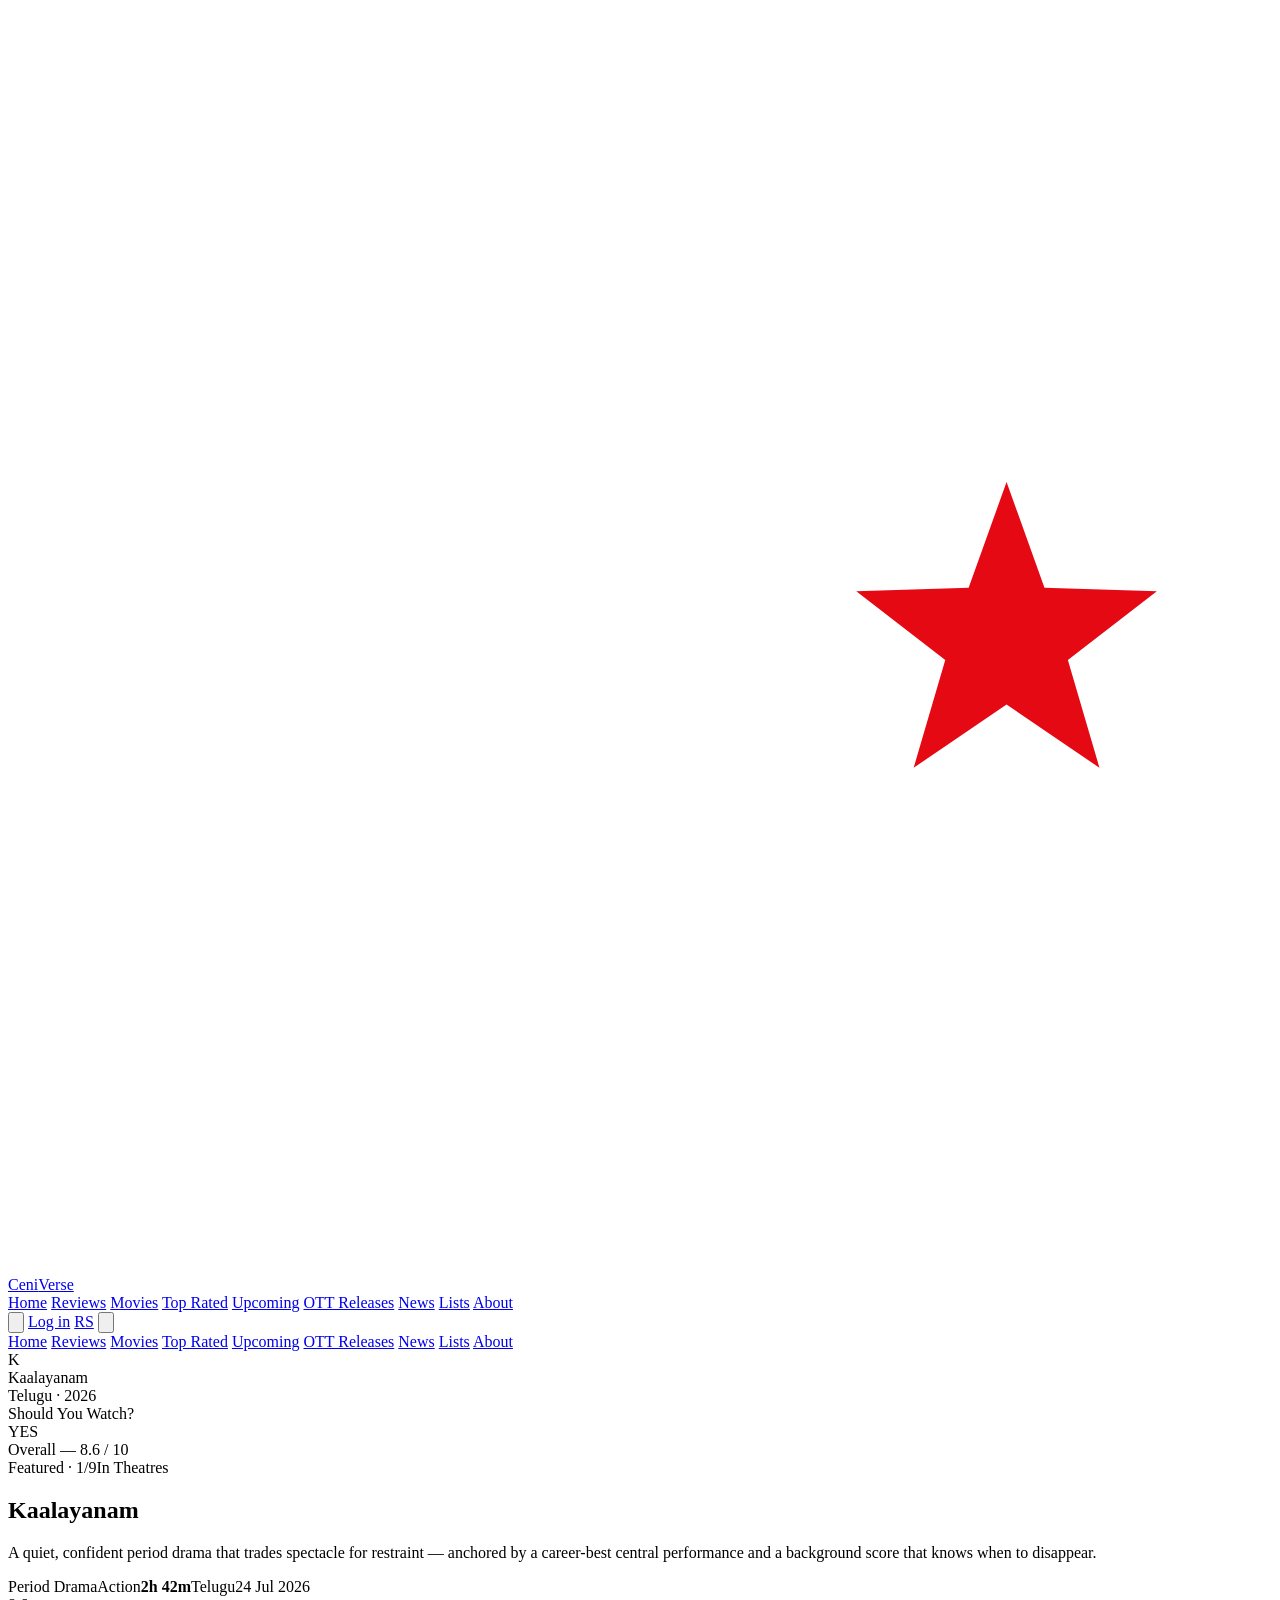
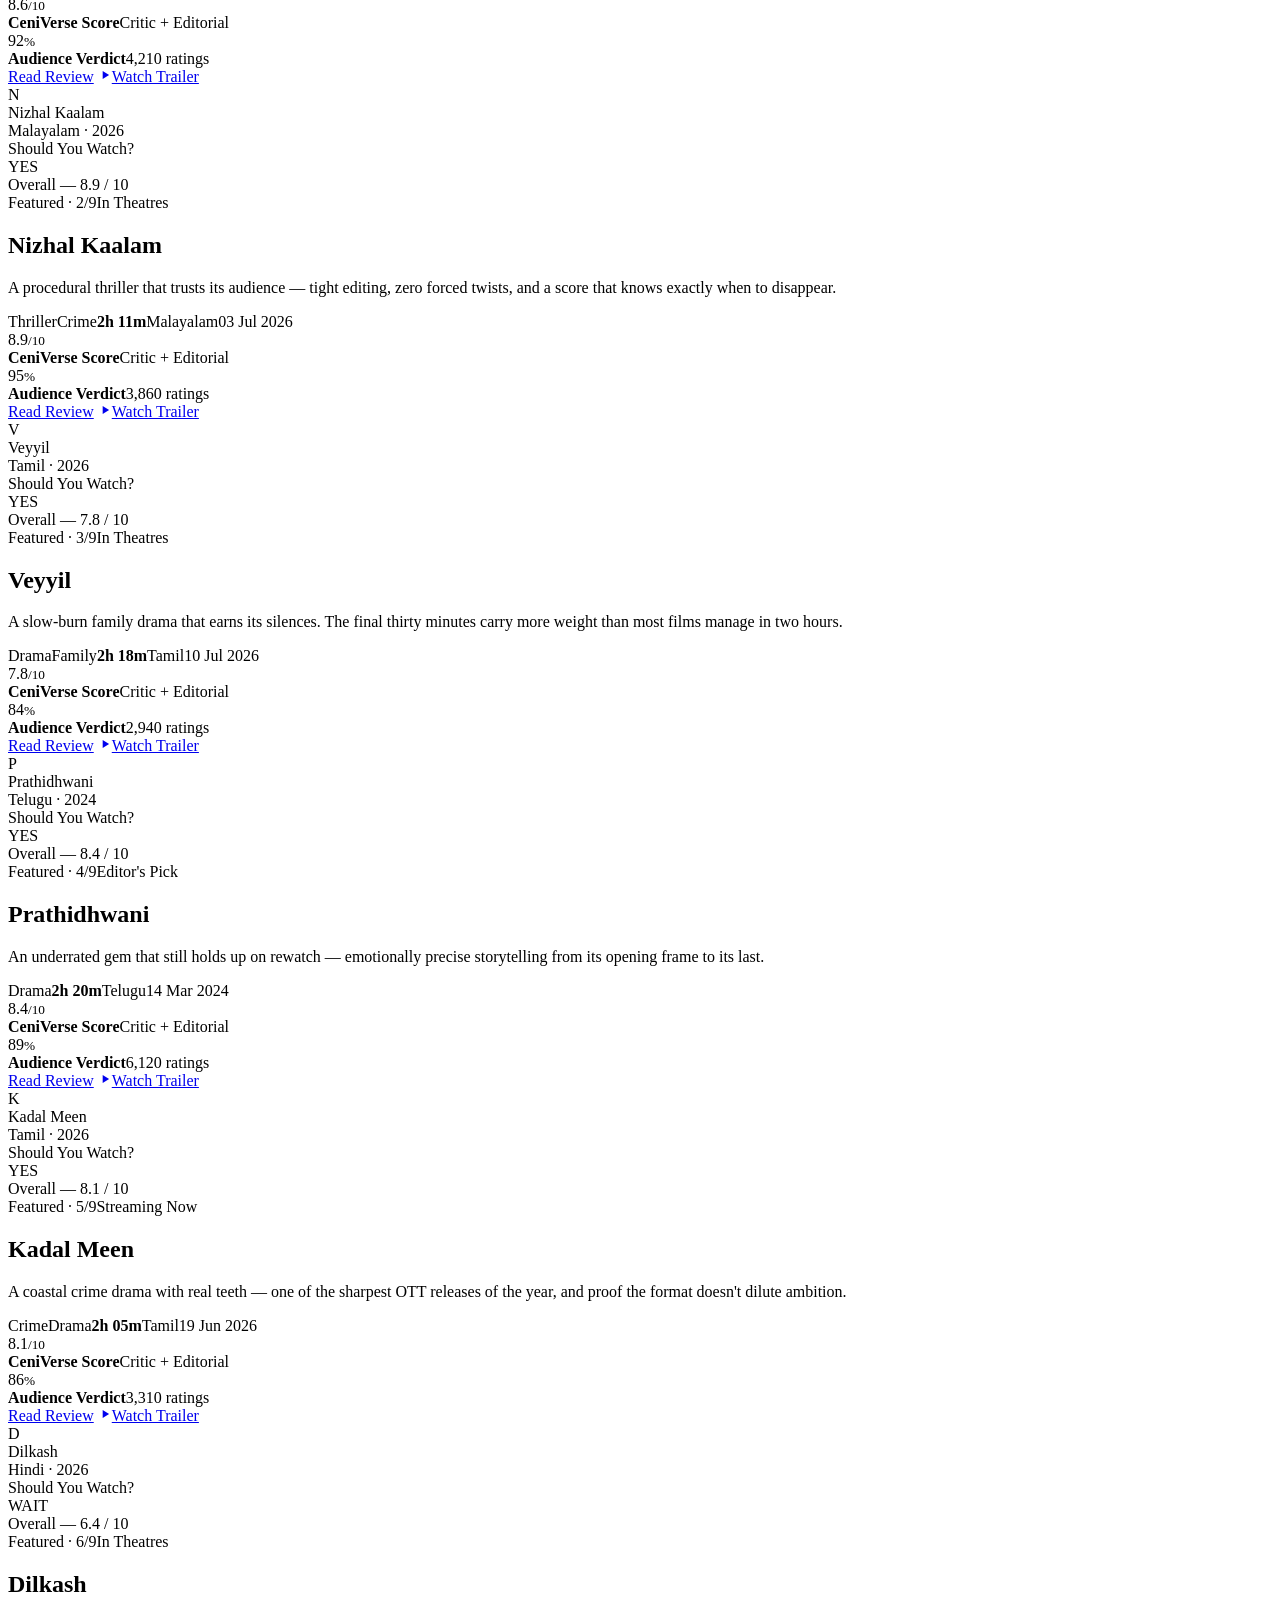
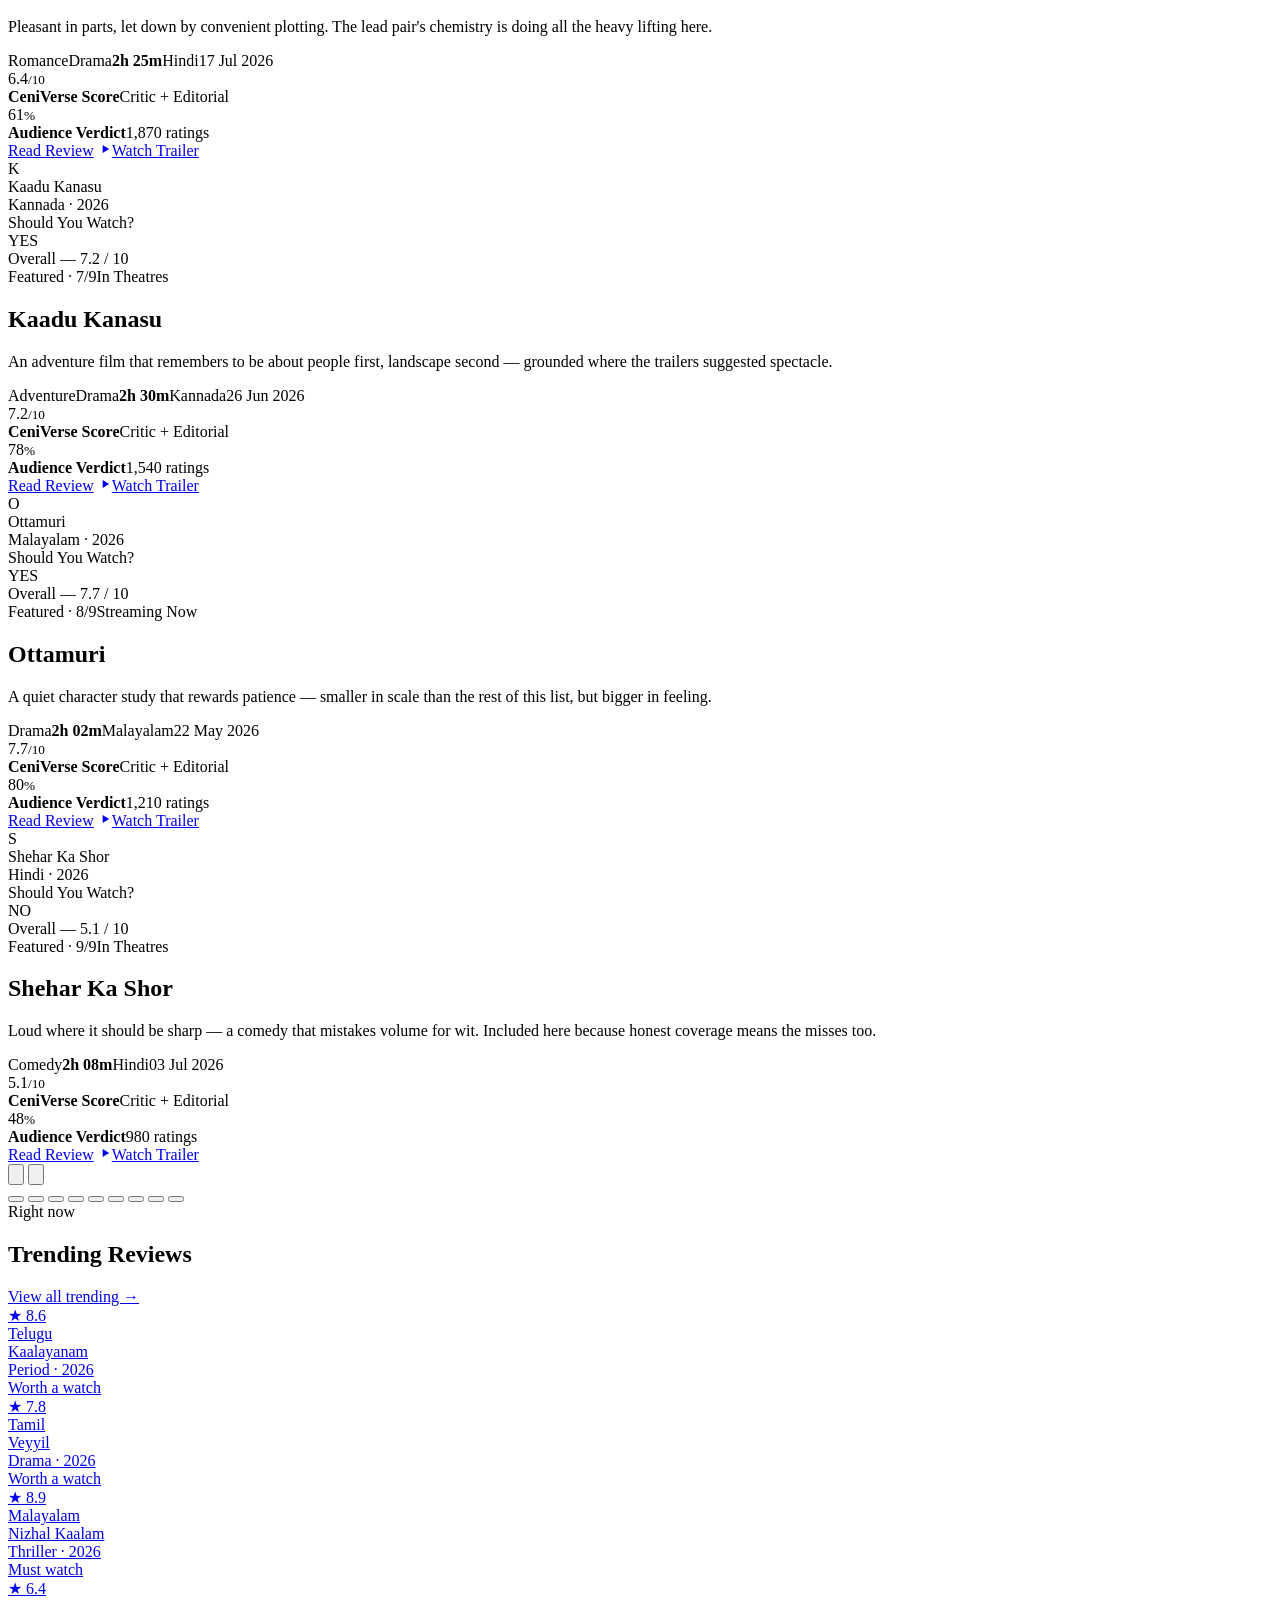
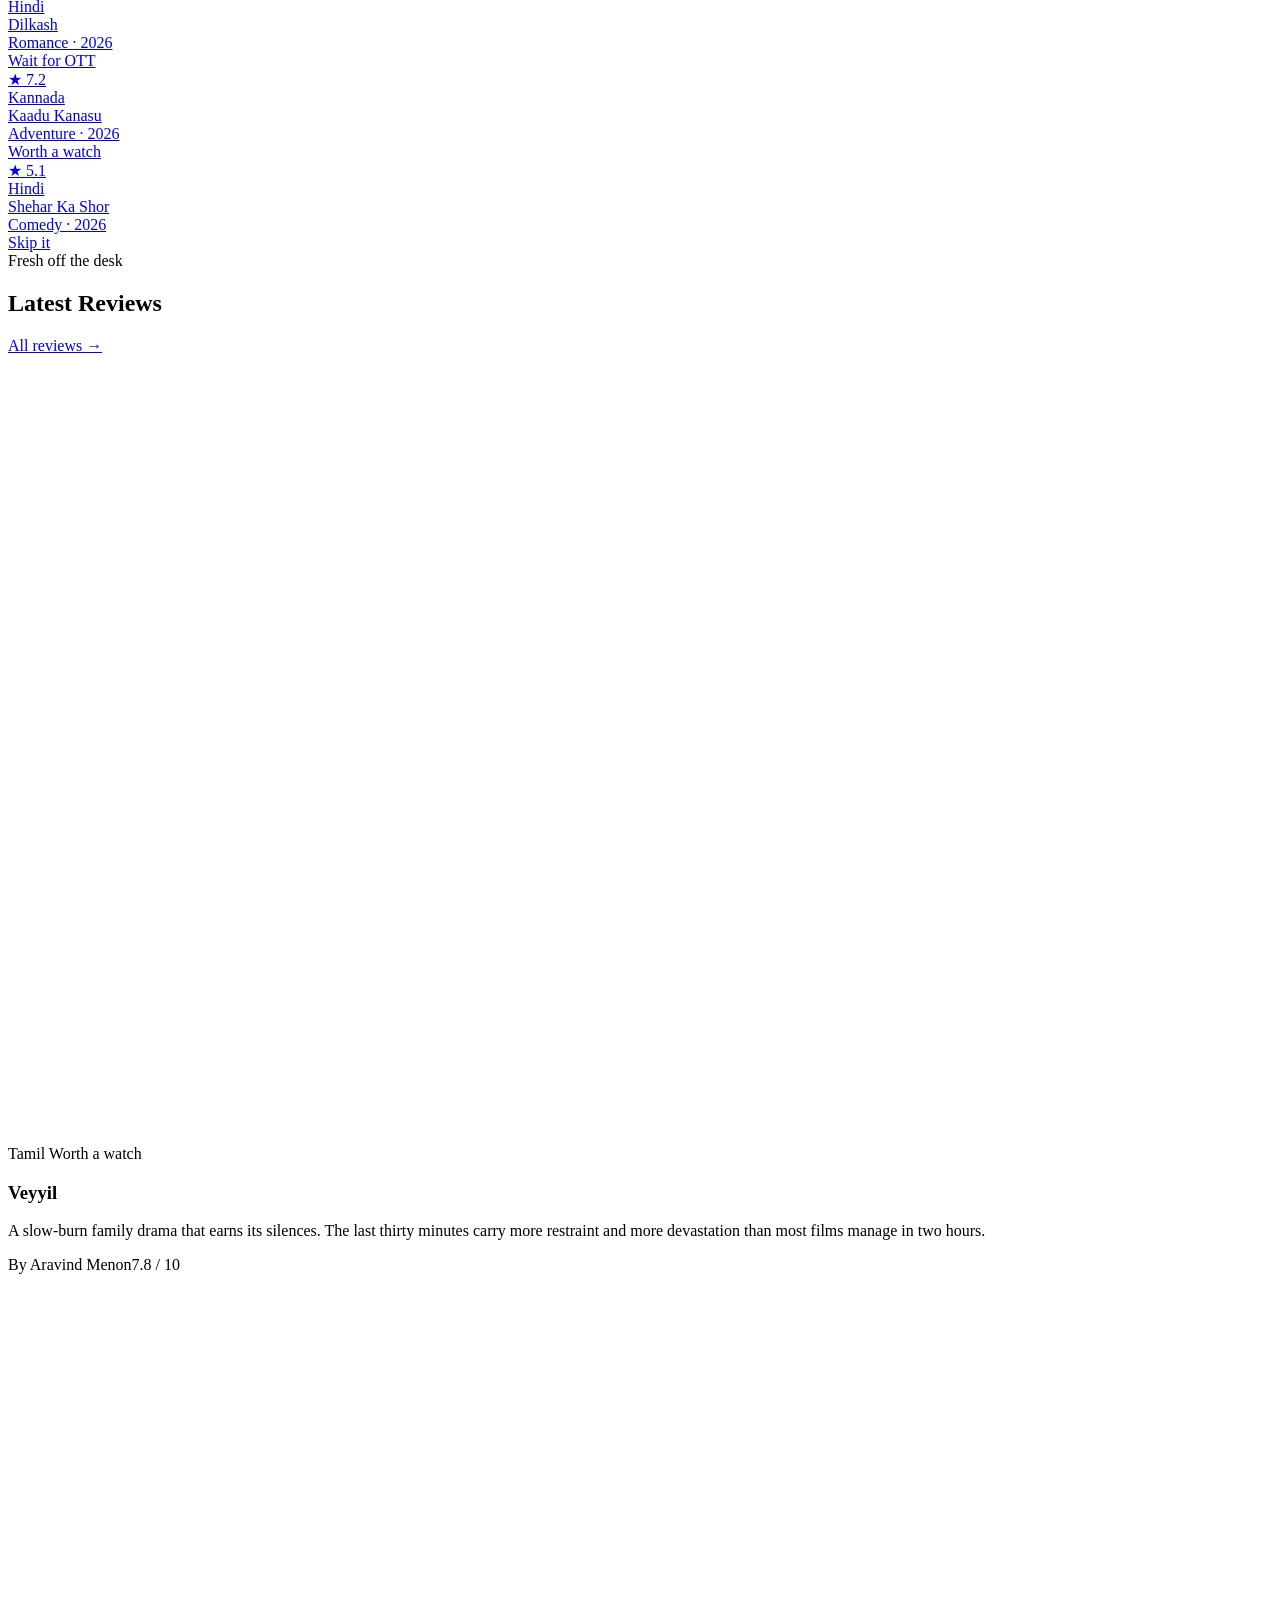
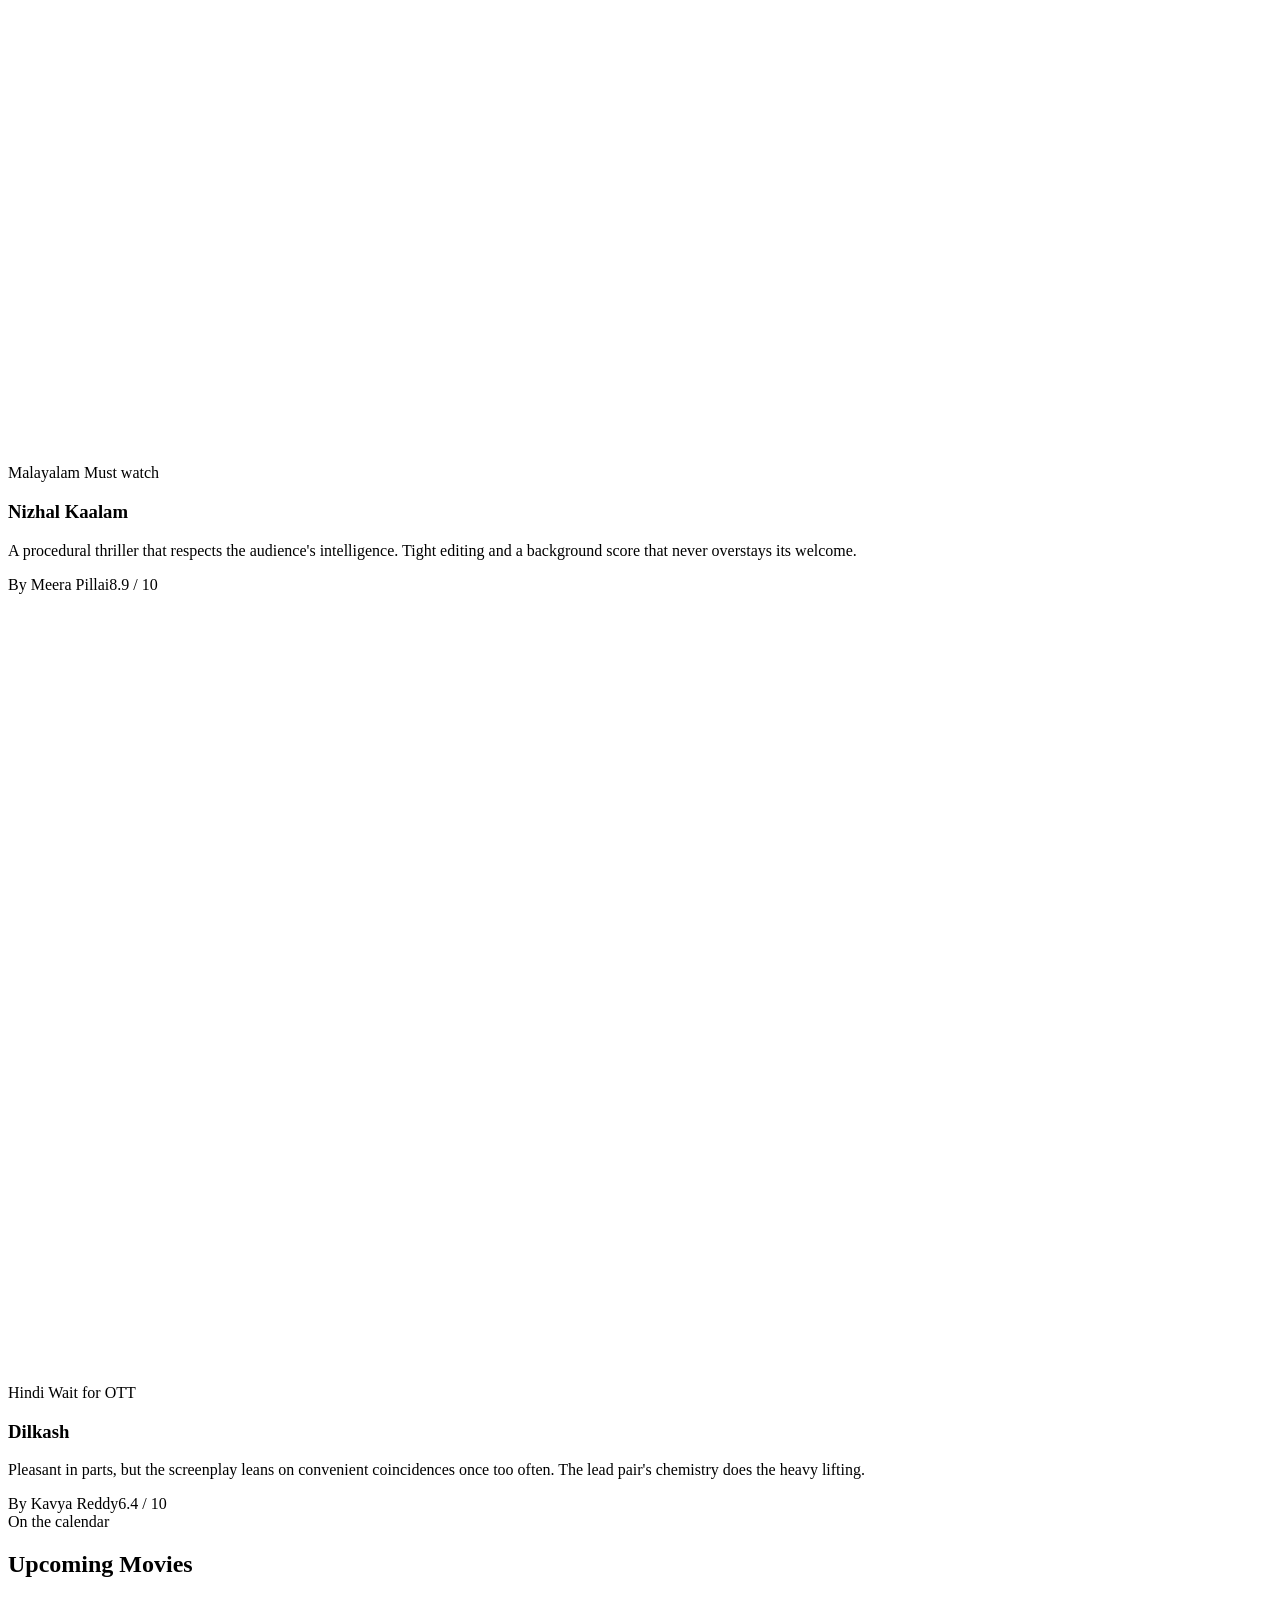
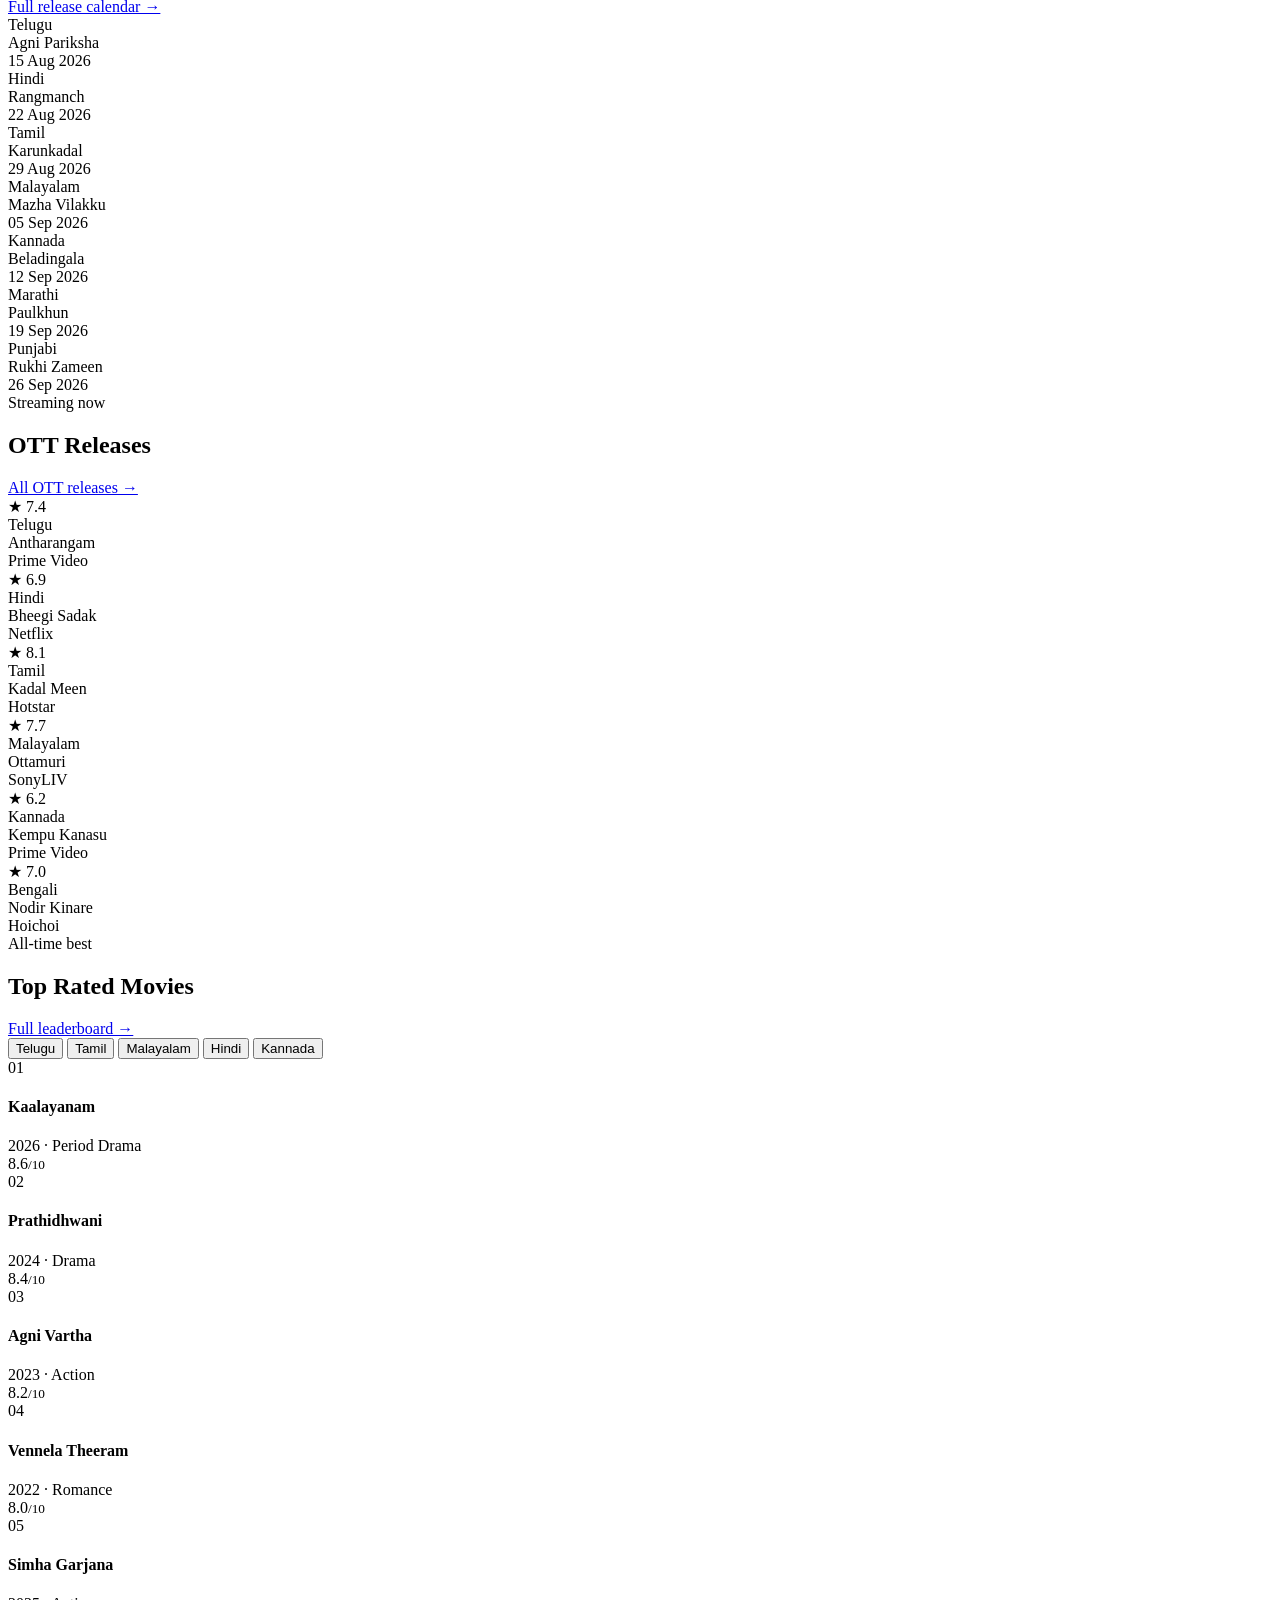
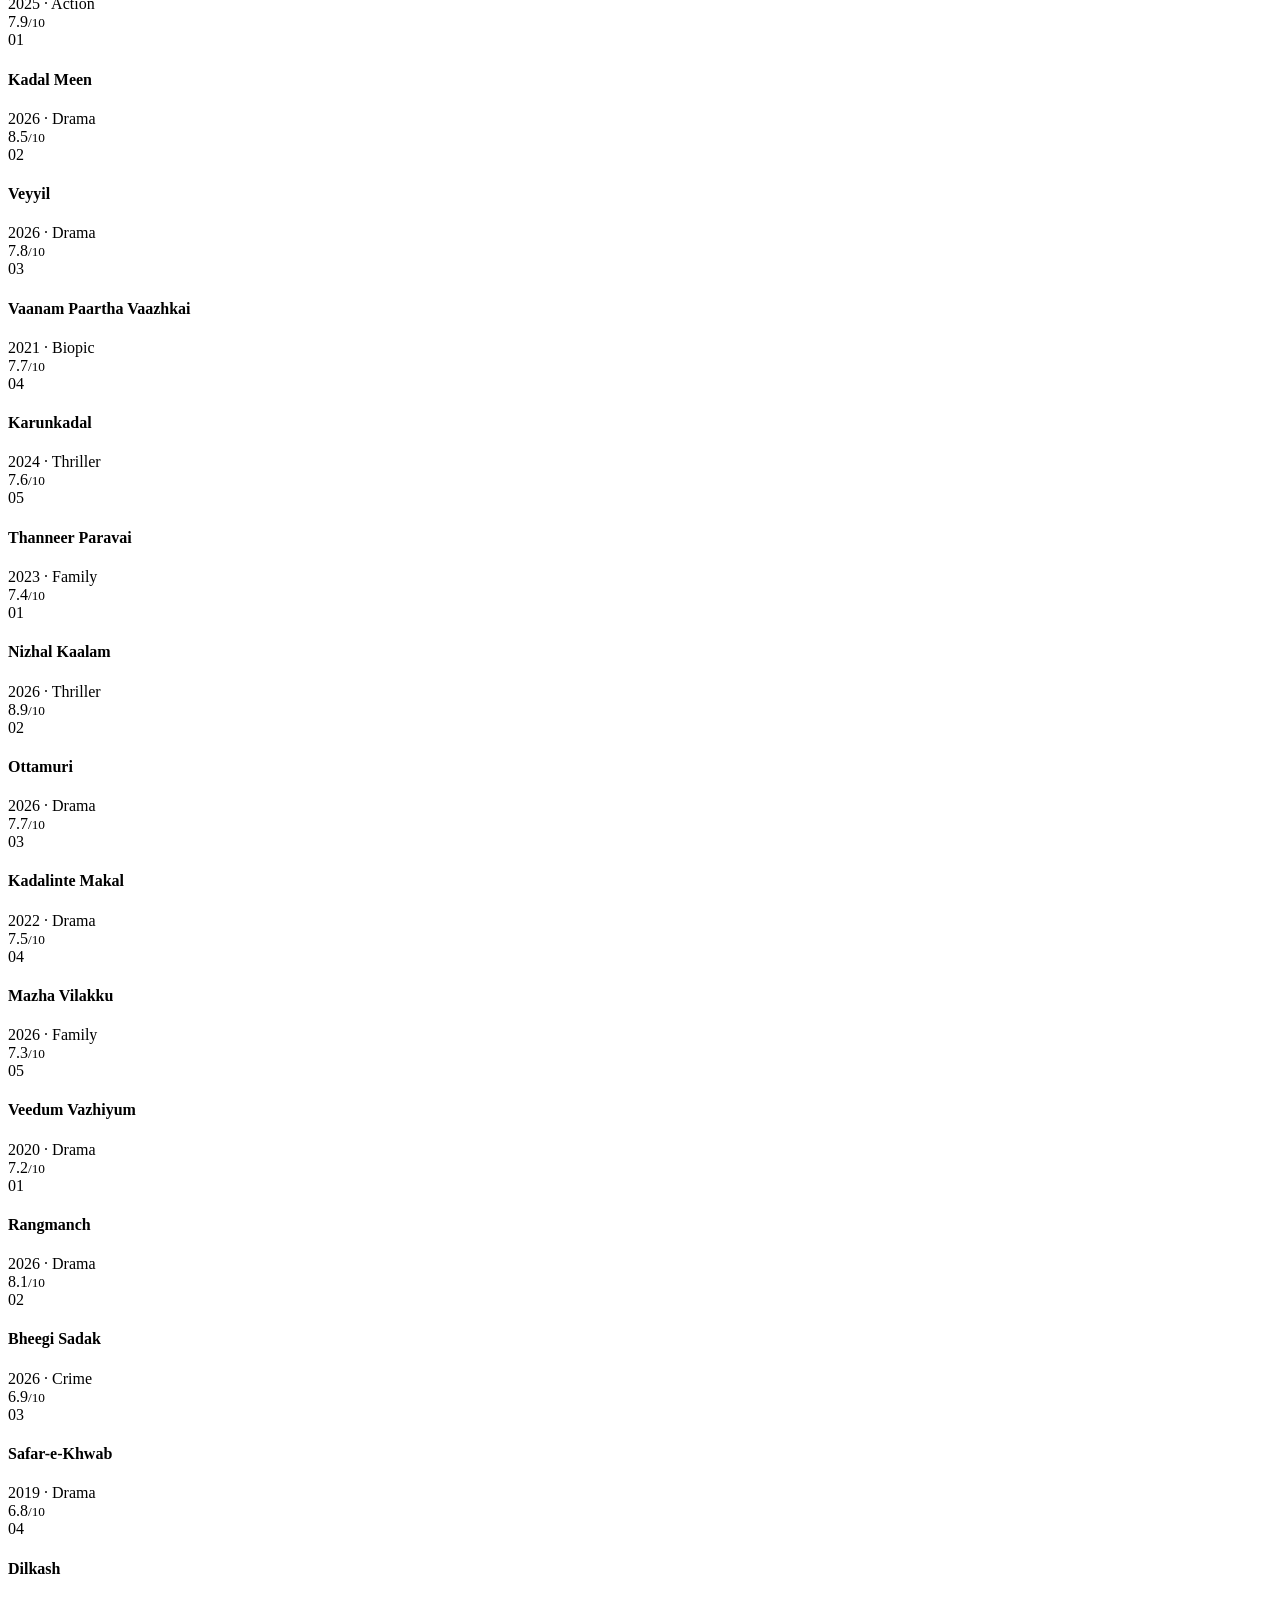
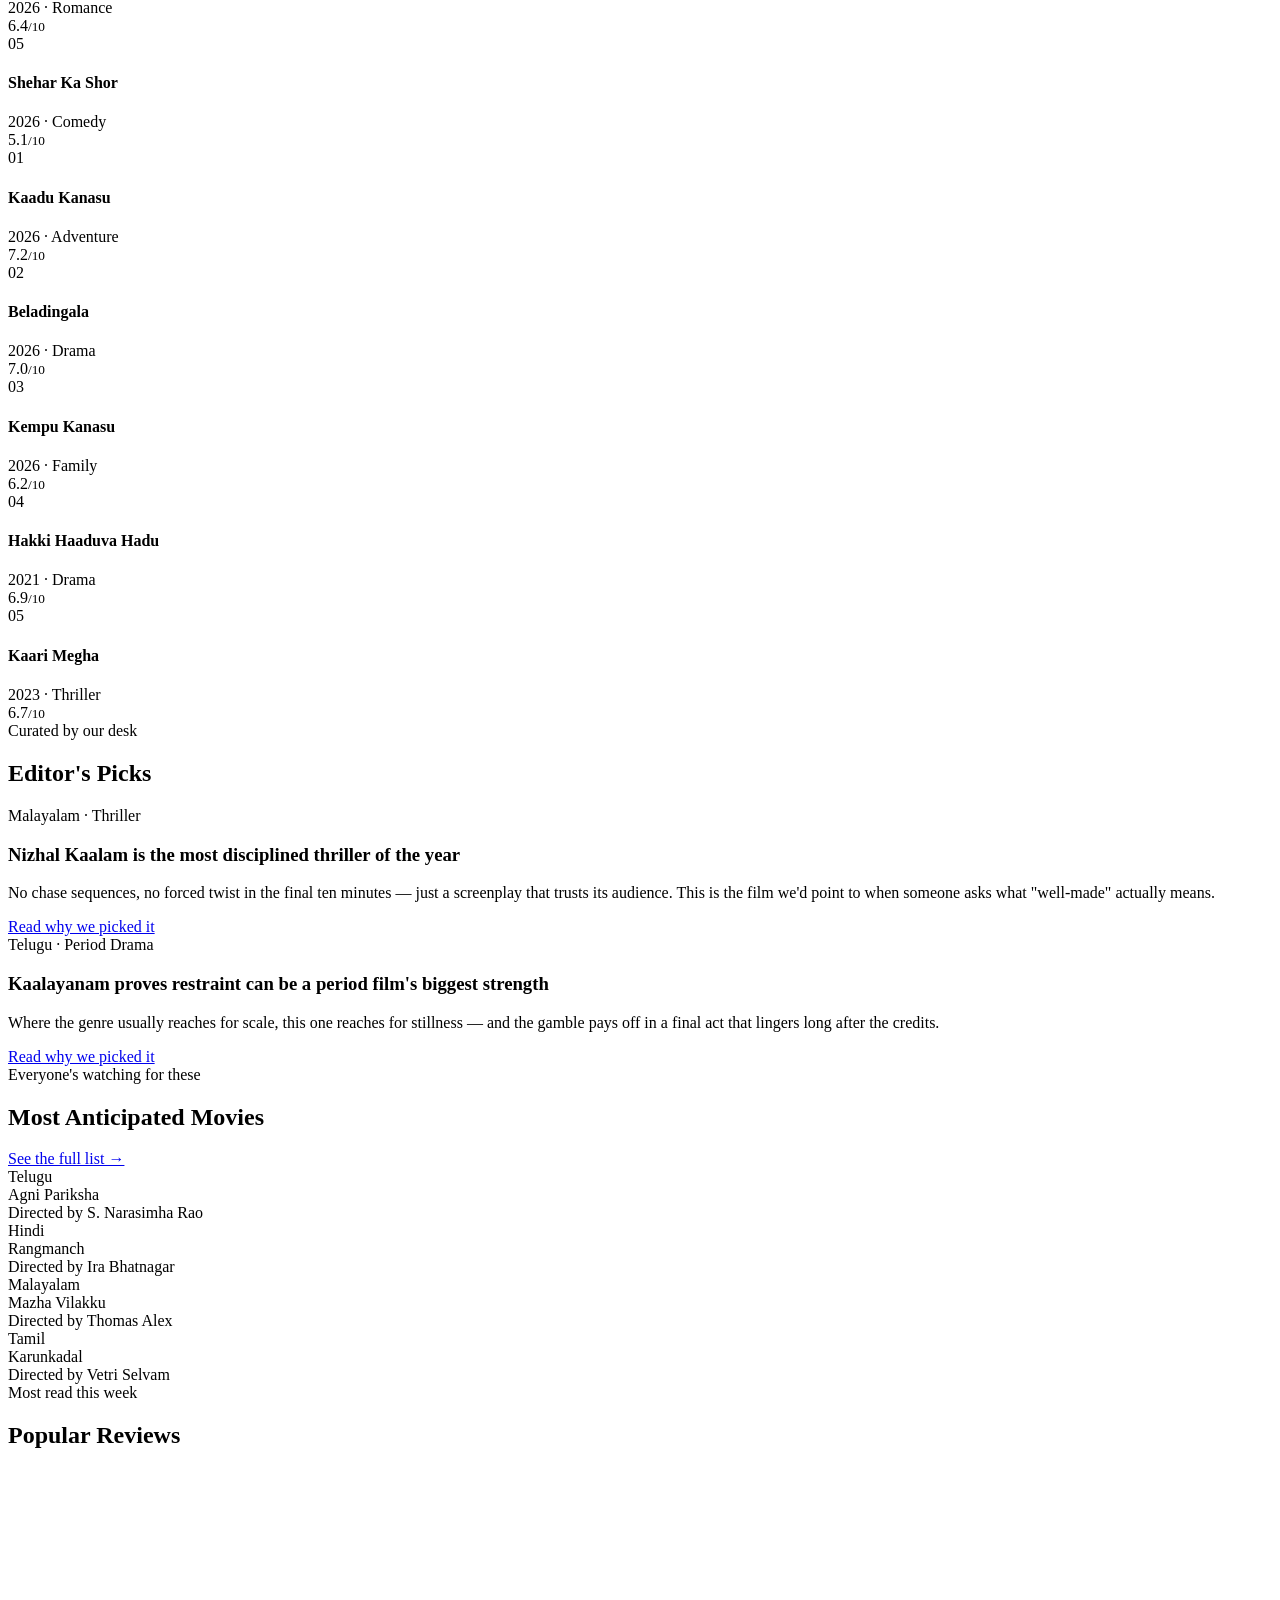
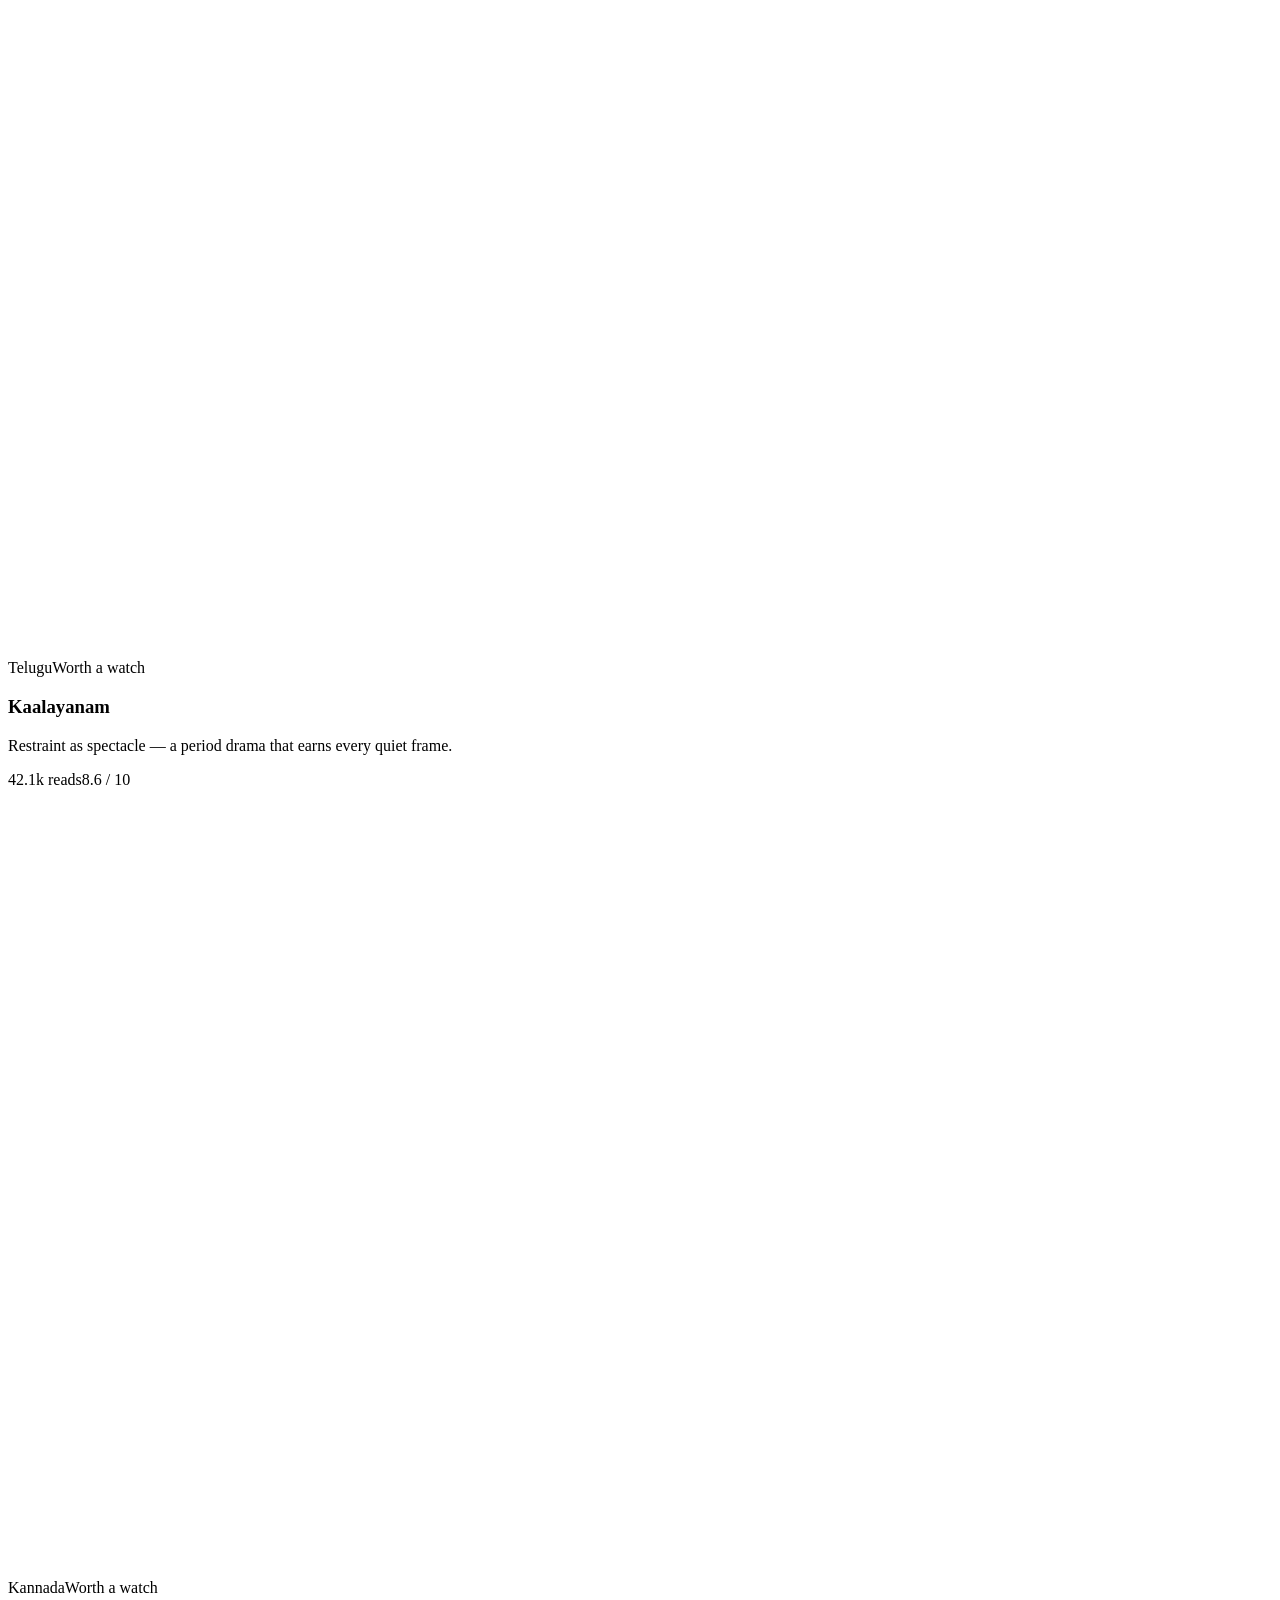
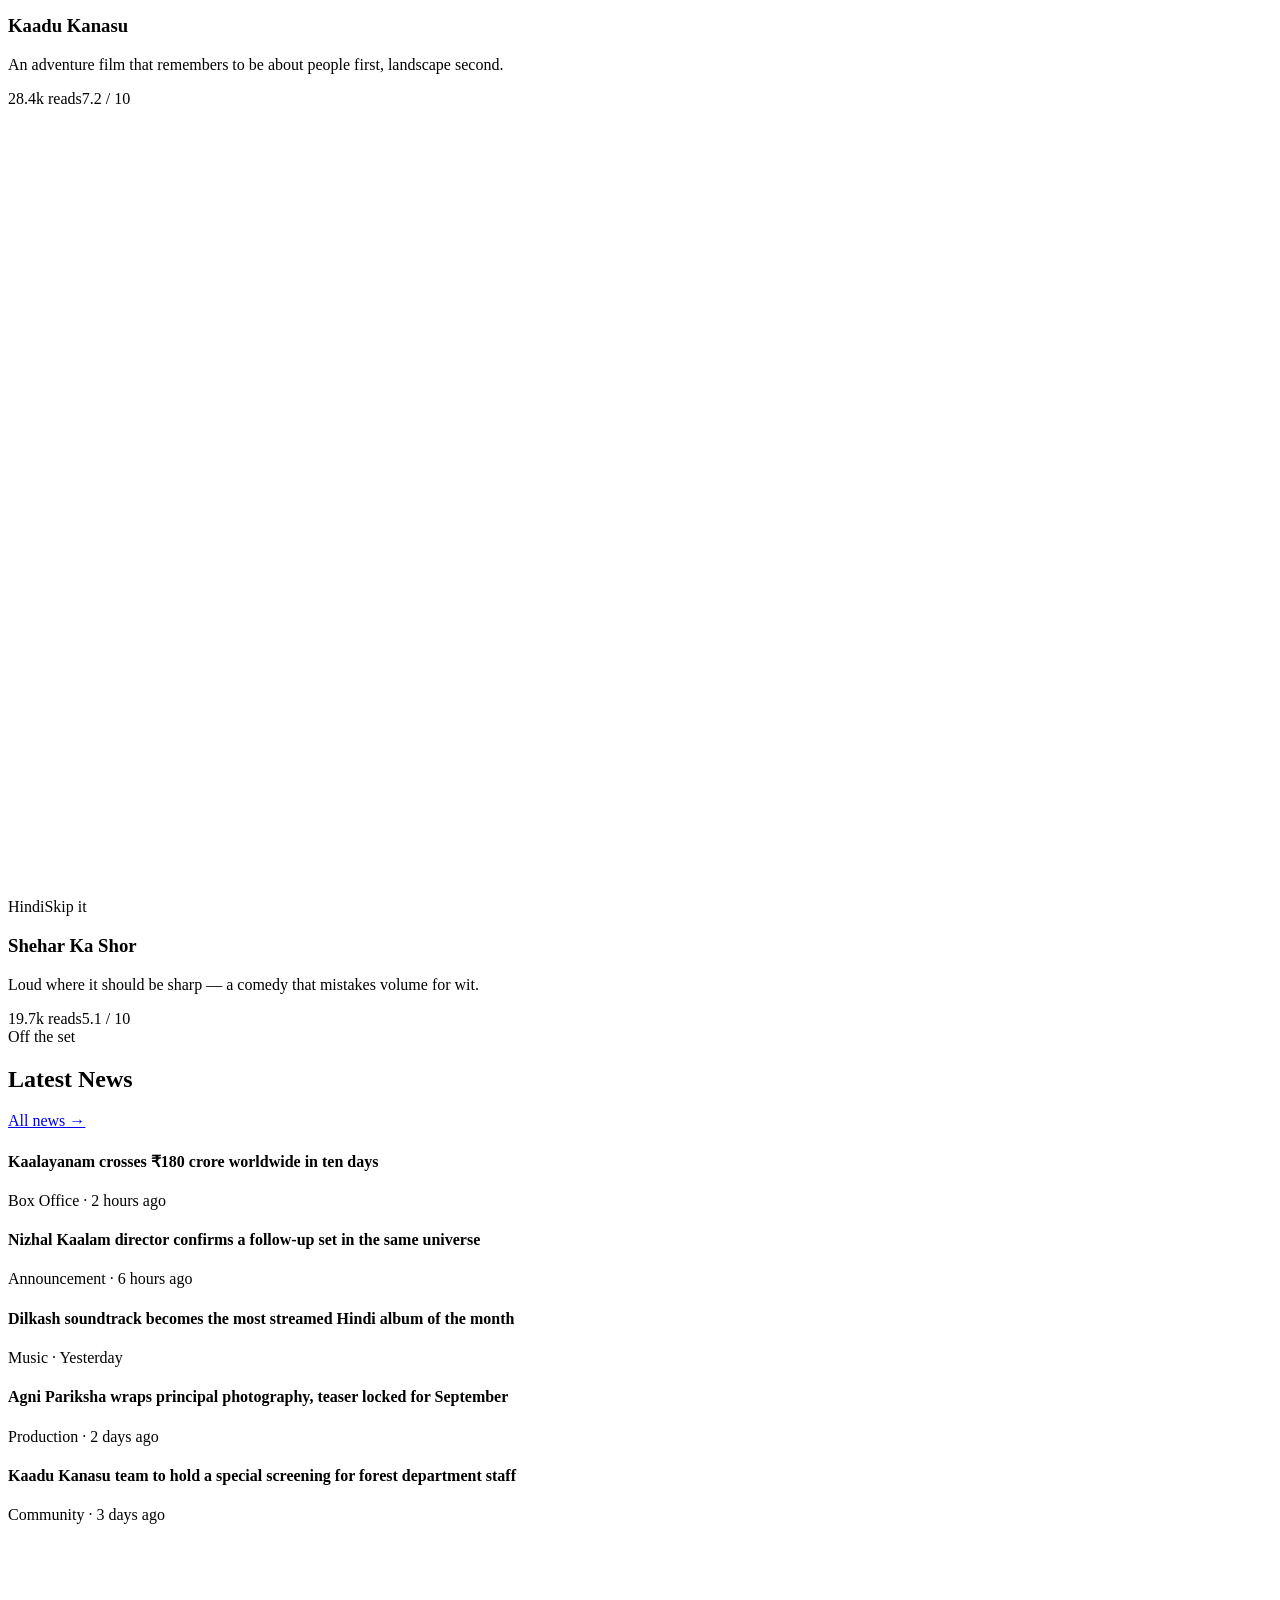
==== index.html @ 4ed7abcc "Rename index (4).html to index.html" ====
<!DOCTYPE html>
<html lang="en">
<head>
<meta charset="UTF-8">
<meta name="viewport" content="width=device-width, initial-scale=1.0">
<title>CeniVerse — Where Indian Cinema Meets Honest Reviews</title>
<meta name="description" content="CeniVerse is India's platform for honest, unbiased, constructive movie reviews across Telugu, Tamil, Hindi, Malayalam, Kannada and every regional cinema.">
<link rel="icon" type="image/svg+xml" href="favicon.svg">
<link rel="stylesheet" href="style.css">
</head>
<body>

<!-- ============================= HEADER ============================= -->
<header class="site-header">
  <div class="container">
    <a href="index.html" class="logo">
      <svg class="logo-mark" viewBox="0 0 100 100" xmlns="http://www.w3.org/2000/svg" aria-hidden="true">
        <path d="M 76.53 67.89 A 32 32 0 1 1 76.53 32.11" fill="none" stroke="#FFFFFF" stroke-width="12" stroke-linecap="round"/>
        <path d="M 79.0 37.5 L 82.0 45.87 L 90.89 46.14 L 83.85 51.58 L 86.35 60.11 L 79.0 55.1 L 71.65 60.11 L 74.15 51.58 L 67.11 46.14 L 76.0 45.87 Z" fill="#E50914"/>
      </svg>
      <span class="logo-text">Ceni<span class="logo-accent">Verse</span></span>
    </a>

    <nav class="main-nav" aria-label="Primary">
      <a href="index.html" class="active">Home</a>
      <a href="#reviews">Reviews</a>
      <a href="movie.html">Movies</a>
      <a href="#top-rated">Top Rated</a>
      <a href="#upcoming">Upcoming</a>
      <a href="#ott">OTT Releases</a>
      <a href="#news">News</a>
      <a href="#lists">Lists</a>
      <a href="#about">About</a>
    </nav>

    <div class="header-actions">
      <button class="icon-btn" id="searchTrigger" aria-label="Search">
        <svg viewBox="0 0 24 24" stroke-width="2" stroke-linecap="round"><circle cx="11" cy="11" r="7"/><path d="m21 21-4.3-4.3"/></svg>
      </button>
      <a href="#" class="btn btn-ghost btn-sm">Log in</a>
      <a href="#" class="avatar-btn">RS</a>
      <button class="icon-btn mobile-toggle" id="mobileToggle" aria-label="Menu">
        <svg viewBox="0 0 24 24" stroke-width="2" stroke-linecap="round"><path d="M4 6h16M4 12h16M4 18h16"/></svg>
      </button>
    </div>
  </div>
</header>

<!-- Mobile nav drawer -->
<nav id="mobileNav" aria-label="Mobile">
  <a href="index.html">Home</a>
  <a href="#reviews">Reviews</a>
  <a href="movie.html">Movies</a>
  <a href="#top-rated">Top Rated</a>
  <a href="#upcoming">Upcoming</a>
  <a href="#ott">OTT Releases</a>
  <a href="#news">News</a>
  <a href="#lists">Lists</a>
  <a href="#about">About</a>
</nav>

<!-- Search overlay -->
<div id="searchOverlay" style="position:fixed;inset:0;background:rgba(11,11,11,.92);backdrop-filter:blur(6px);z-index:200;display:none;align-items:flex-start;justify-content:center;padding-top:12vh;">
  <div style="width:100%;max-width:620px;padding:0 24px;">
    <div style="display:flex;align-items:center;justify-content:space-between;margin-bottom:14px;">
      <span class="eyebrow"><span class="dot"></span>Search CeniVerse</span>
      <button id="searchClose" class="icon-btn" aria-label="Close search">
        <svg viewBox="0 0 24 24" stroke-width="2" stroke-linecap="round"><path d="M6 6l12 12M18 6 6 18"/></svg>
      </button>
    </div>
    <input type="text" placeholder="Search movies, actors, directors, languages, years…" style="width:100%;background:var(--card);border:1px solid var(--border);border-radius:8px;padding:16px 18px;color:#fff;font-size:16px;font-family:var(--font-body);">
    <div style="margin-top:18px;display:flex;gap:8px;flex-wrap:wrap;">
      <span style="font-size:12px;color:var(--text-muted);font-family:var(--font-mono);padding-top:6px;">Try —</span>
      <span class="pill">Kaalayanam</span>
      <span class="pill">Malayalam 2026</span>
      <span class="pill">Best Cinematography</span>
      <span class="pill">Rating 8+</span>
    </div>
  </div>
</div>

<!-- ============================= HERO CAROUSEL ============================= -->
<section class="hero-carousel" id="heroCarousel" aria-roledescription="carousel" aria-label="Featured movies">

  <!-- Slide 1 — Kaalayanam -->
  <div class="hc-slide active" data-index="0">
    <div class="hc-backdrop ph-poster" data-tone="1"></div>
    <div class="hc-scrim"></div>
    <div class="container">
      <div class="hc-content">
        <div class="hero-inner">
          <div class="hero-poster-wrap">
            <div class="hero-poster ph-poster" data-tone="1">
              <div class="ph-mark"><div class="ph-glyph">K</div><div class="ph-title">Kaalayanam</div><div class="ph-industry">Telugu · 2026</div></div>
            </div>
            <div class="verdict-stub"><div class="vs-label">Should You Watch?</div><div class="vs-verdict yes">YES</div><div class="vs-dash"></div><div class="vs-score">Overall — 8.6 / 10</div></div>
          </div>
          <div>
            <div class="hero-meta-top"><span class="eyebrow"><span class="dot"></span>Featured · 1/9</span><span class="pill">In Theatres</span></div>
            <h1 class="hero-title">Kaalayanam</h1>
            <p class="hc-desc">A quiet, confident period drama that trades spectacle for restraint — anchored by a career-best central performance and a background score that knows when to disappear.</p>
            <div class="hero-facts"><span class="pill">Period Drama</span><span class="pill">Action</span><span class="pill"><strong>2h 42m</strong></span><span class="pill">Telugu</span><span class="pill">24 Jul 2026</span></div>
            <div class="hero-rating-row">
              <div class="rating-badge"><div class="num">8.6<small>/10</small></div><div class="lbl"><b>CeniVerse Score</b>Critic + Editorial</div></div>
              <div class="rating-badge"><div class="num" style="color:var(--success);">92<small>%</small></div><div class="lbl"><b>Audience Verdict</b>4,210 ratings</div></div>
            </div>
            <div class="hero-cta-row">
              <a href="movie.html" class="btn btn-accent">Read Review</a>
              <a href="#" class="btn"><svg width="14" height="14" viewBox="0 0 24 24" fill="currentColor"><path d="M8 5v14l11-7z"/></svg>Watch Trailer</a>
            </div>
          </div>
        </div>
      </div>
    </div>
  </div>

  <!-- Slide 2 — Nizhal Kaalam -->
  <div class="hc-slide" data-index="1">
    <div class="hc-backdrop ph-poster" data-tone="5"></div>
    <div class="hc-scrim"></div>
    <div class="container">
      <div class="hc-content">
        <div class="hero-inner">
          <div class="hero-poster-wrap">
            <div class="hero-poster ph-poster" data-tone="5">
              <div class="ph-mark"><div class="ph-glyph">N</div><div class="ph-title">Nizhal Kaalam</div><div class="ph-industry">Malayalam · 2026</div></div>
            </div>
            <div class="verdict-stub"><div class="vs-label">Should You Watch?</div><div class="vs-verdict yes">YES</div><div class="vs-dash"></div><div class="vs-score">Overall — 8.9 / 10</div></div>
          </div>
          <div>
            <div class="hero-meta-top"><span class="eyebrow"><span class="dot"></span>Featured · 2/9</span><span class="pill">In Theatres</span></div>
            <h1 class="hero-title">Nizhal Kaalam</h1>
            <p class="hc-desc">A procedural thriller that trusts its audience — tight editing, zero forced twists, and a score that knows exactly when to disappear.</p>
            <div class="hero-facts"><span class="pill">Thriller</span><span class="pill">Crime</span><span class="pill"><strong>2h 11m</strong></span><span class="pill">Malayalam</span><span class="pill">03 Jul 2026</span></div>
            <div class="hero-rating-row">
              <div class="rating-badge"><div class="num">8.9<small>/10</small></div><div class="lbl"><b>CeniVerse Score</b>Critic + Editorial</div></div>
              <div class="rating-badge"><div class="num" style="color:var(--success);">95<small>%</small></div><div class="lbl"><b>Audience Verdict</b>3,860 ratings</div></div>
            </div>
            <div class="hero-cta-row">
              <a href="#" class="btn btn-accent">Read Review</a>
              <a href="#" class="btn"><svg width="14" height="14" viewBox="0 0 24 24" fill="currentColor"><path d="M8 5v14l11-7z"/></svg>Watch Trailer</a>
            </div>
          </div>
        </div>
      </div>
    </div>
  </div>

  <!-- Slide 3 — Veyyil -->
  <div class="hc-slide" data-index="2">
    <div class="hc-backdrop ph-poster" data-tone="3"></div>
    <div class="hc-scrim"></div>
    <div class="container">
      <div class="hc-content">
        <div class="hero-inner">
          <div class="hero-poster-wrap">
            <div class="hero-poster ph-poster" data-tone="3">
              <div class="ph-mark"><div class="ph-glyph">V</div><div class="ph-title">Veyyil</div><div class="ph-industry">Tamil · 2026</div></div>
            </div>
            <div class="verdict-stub"><div class="vs-label">Should You Watch?</div><div class="vs-verdict yes">YES</div><div class="vs-dash"></div><div class="vs-score">Overall — 7.8 / 10</div></div>
          </div>
          <div>
            <div class="hero-meta-top"><span class="eyebrow"><span class="dot"></span>Featured · 3/9</span><span class="pill">In Theatres</span></div>
            <h1 class="hero-title">Veyyil</h1>
            <p class="hc-desc">A slow-burn family drama that earns its silences. The final thirty minutes carry more weight than most films manage in two hours.</p>
            <div class="hero-facts"><span class="pill">Drama</span><span class="pill">Family</span><span class="pill"><strong>2h 18m</strong></span><span class="pill">Tamil</span><span class="pill">10 Jul 2026</span></div>
            <div class="hero-rating-row">
              <div class="rating-badge"><div class="num">7.8<small>/10</small></div><div class="lbl"><b>CeniVerse Score</b>Critic + Editorial</div></div>
              <div class="rating-badge"><div class="num" style="color:var(--success);">84<small>%</small></div><div class="lbl"><b>Audience Verdict</b>2,940 ratings</div></div>
            </div>
            <div class="hero-cta-row">
              <a href="#" class="btn btn-accent">Read Review</a>
              <a href="#" class="btn"><svg width="14" height="14" viewBox="0 0 24 24" fill="currentColor"><path d="M8 5v14l11-7z"/></svg>Watch Trailer</a>
            </div>
          </div>
        </div>
      </div>
    </div>
  </div>

  <!-- Slide 4 — Prathidhwani -->
  <div class="hc-slide" data-index="3">
    <div class="hc-backdrop ph-poster" data-tone="6"></div>
    <div class="hc-scrim"></div>
    <div class="container">
      <div class="hc-content">
        <div class="hero-inner">
          <div class="hero-poster-wrap">
            <div class="hero-poster ph-poster" data-tone="6">
              <div class="ph-mark"><div class="ph-glyph">P</div><div class="ph-title">Prathidhwani</div><div class="ph-industry">Telugu · 2024</div></div>
            </div>
            <div class="verdict-stub"><div class="vs-label">Should You Watch?</div><div class="vs-verdict yes">YES</div><div class="vs-dash"></div><div class="vs-score">Overall — 8.4 / 10</div></div>
          </div>
          <div>
            <div class="hero-meta-top"><span class="eyebrow"><span class="dot"></span>Featured · 4/9</span><span class="pill">Editor's Pick</span></div>
            <h1 class="hero-title">Prathidhwani</h1>
            <p class="hc-desc">An underrated gem that still holds up on rewatch — emotionally precise storytelling from its opening frame to its last.</p>
            <div class="hero-facts"><span class="pill">Drama</span><span class="pill"><strong>2h 20m</strong></span><span class="pill">Telugu</span><span class="pill">14 Mar 2024</span></div>
            <div class="hero-rating-row">
              <div class="rating-badge"><div class="num">8.4<small>/10</small></div><div class="lbl"><b>CeniVerse Score</b>Critic + Editorial</div></div>
              <div class="rating-badge"><div class="num" style="color:var(--success);">89<small>%</small></div><div class="lbl"><b>Audience Verdict</b>6,120 ratings</div></div>
            </div>
            <div class="hero-cta-row">
              <a href="#" class="btn btn-accent">Read Review</a>
              <a href="#" class="btn"><svg width="14" height="14" viewBox="0 0 24 24" fill="currentColor"><path d="M8 5v14l11-7z"/></svg>Watch Trailer</a>
            </div>
          </div>
        </div>
      </div>
    </div>
  </div>

  <!-- Slide 5 — Kadal Meen -->
  <div class="hc-slide" data-index="4">
    <div class="hc-backdrop ph-poster" data-tone="8"></div>
    <div class="hc-scrim"></div>
    <div class="container">
      <div class="hc-content">
        <div class="hero-inner">
          <div class="hero-poster-wrap">
            <div class="hero-poster ph-poster" data-tone="8">
              <div class="ph-mark"><div class="ph-glyph">K</div><div class="ph-title">Kadal Meen</div><div class="ph-industry">Tamil · 2026</div></div>
            </div>
            <div class="verdict-stub"><div class="vs-label">Should You Watch?</div><div class="vs-verdict yes">YES</div><div class="vs-dash"></div><div class="vs-score">Overall — 8.1 / 10</div></div>
          </div>
          <div>
            <div class="hero-meta-top"><span class="eyebrow"><span class="dot"></span>Featured · 5/9</span><span class="pill">Streaming Now</span></div>
            <h1 class="hero-title">Kadal Meen</h1>
            <p class="hc-desc">A coastal crime drama with real teeth — one of the sharpest OTT releases of the year, and proof the format doesn't dilute ambition.</p>
            <div class="hero-facts"><span class="pill">Crime</span><span class="pill">Drama</span><span class="pill"><strong>2h 05m</strong></span><span class="pill">Tamil</span><span class="pill">19 Jun 2026</span></div>
            <div class="hero-rating-row">
              <div class="rating-badge"><div class="num">8.1<small>/10</small></div><div class="lbl"><b>CeniVerse Score</b>Critic + Editorial</div></div>
              <div class="rating-badge"><div class="num" style="color:var(--success);">86<small>%</small></div><div class="lbl"><b>Audience Verdict</b>3,310 ratings</div></div>
            </div>
            <div class="hero-cta-row">
              <a href="#" class="btn btn-accent">Read Review</a>
              <a href="#" class="btn"><svg width="14" height="14" viewBox="0 0 24 24" fill="currentColor"><path d="M8 5v14l11-7z"/></svg>Watch Trailer</a>
            </div>
          </div>
        </div>
      </div>
    </div>
  </div>

  <!-- Slide 6 — Dilkash -->
  <div class="hc-slide" data-index="5">
    <div class="hc-backdrop ph-poster" data-tone="2"></div>
    <div class="hc-scrim"></div>
    <div class="container">
      <div class="hc-content">
        <div class="hero-inner">
          <div class="hero-poster-wrap">
            <div class="hero-poster ph-poster" data-tone="2">
              <div class="ph-mark"><div class="ph-glyph">D</div><div class="ph-title">Dilkash</div><div class="ph-industry">Hindi · 2026</div></div>
            </div>
            <div class="verdict-stub"><div class="vs-label">Should You Watch?</div><div class="vs-verdict wait">WAIT</div><div class="vs-dash"></div><div class="vs-score">Overall — 6.4 / 10</div></div>
          </div>
          <div>
            <div class="hero-meta-top"><span class="eyebrow"><span class="dot"></span>Featured · 6/9</span><span class="pill">In Theatres</span></div>
            <h1 class="hero-title">Dilkash</h1>
            <p class="hc-desc">Pleasant in parts, let down by convenient plotting. The lead pair's chemistry is doing all the heavy lifting here.</p>
            <div class="hero-facts"><span class="pill">Romance</span><span class="pill">Drama</span><span class="pill"><strong>2h 25m</strong></span><span class="pill">Hindi</span><span class="pill">17 Jul 2026</span></div>
            <div class="hero-rating-row">
              <div class="rating-badge"><div class="num">6.4<small>/10</small></div><div class="lbl"><b>CeniVerse Score</b>Critic + Editorial</div></div>
              <div class="rating-badge"><div class="num" style="color:var(--accent-2);">61<small>%</small></div><div class="lbl"><b>Audience Verdict</b>1,870 ratings</div></div>
            </div>
            <div class="hero-cta-row">
              <a href="#" class="btn btn-accent">Read Review</a>
              <a href="#" class="btn"><svg width="14" height="14" viewBox="0 0 24 24" fill="currentColor"><path d="M8 5v14l11-7z"/></svg>Watch Trailer</a>
            </div>
          </div>
        </div>
      </div>
    </div>
  </div>

  <!-- Slide 7 — Kaadu Kanasu -->
  <div class="hc-slide" data-index="6">
    <div class="hc-backdrop ph-poster" data-tone="7"></div>
    <div class="hc-scrim"></div>
    <div class="container">
      <div class="hc-content">
        <div class="hero-inner">
          <div class="hero-poster-wrap">
            <div class="hero-poster ph-poster" data-tone="7">
              <div class="ph-mark"><div class="ph-glyph">K</div><div class="ph-title">Kaadu Kanasu</div><div class="ph-industry">Kannada · 2026</div></div>
            </div>
            <div class="verdict-stub"><div class="vs-label">Should You Watch?</div><div class="vs-verdict yes">YES</div><div class="vs-dash"></div><div class="vs-score">Overall — 7.2 / 10</div></div>
          </div>
          <div>
            <div class="hero-meta-top"><span class="eyebrow"><span class="dot"></span>Featured · 7/9</span><span class="pill">In Theatres</span></div>
            <h1 class="hero-title">Kaadu Kanasu</h1>
            <p class="hc-desc">An adventure film that remembers to be about people first, landscape second — grounded where the trailers suggested spectacle.</p>
            <div class="hero-facts"><span class="pill">Adventure</span><span class="pill">Drama</span><span class="pill"><strong>2h 30m</strong></span><span class="pill">Kannada</span><span class="pill">26 Jun 2026</span></div>
            <div class="hero-rating-row">
              <div class="rating-badge"><div class="num">7.2<small>/10</small></div><div class="lbl"><b>CeniVerse Score</b>Critic + Editorial</div></div>
              <div class="rating-badge"><div class="num" style="color:var(--success);">78<small>%</small></div><div class="lbl"><b>Audience Verdict</b>1,540 ratings</div></div>
            </div>
            <div class="hero-cta-row">
              <a href="#" class="btn btn-accent">Read Review</a>
              <a href="#" class="btn"><svg width="14" height="14" viewBox="0 0 24 24" fill="currentColor"><path d="M8 5v14l11-7z"/></svg>Watch Trailer</a>
            </div>
          </div>
        </div>
      </div>
    </div>
  </div>

  <!-- Slide 8 — Ottamuri -->
  <div class="hc-slide" data-index="7">
    <div class="hc-backdrop ph-poster" data-tone="4"></div>
    <div class="hc-scrim"></div>
    <div class="container">
      <div class="hc-content">
        <div class="hero-inner">
          <div class="hero-poster-wrap">
            <div class="hero-poster ph-poster" data-tone="4">
              <div class="ph-mark"><div class="ph-glyph">O</div><div class="ph-title">Ottamuri</div><div class="ph-industry">Malayalam · 2026</div></div>
            </div>
            <div class="verdict-stub"><div class="vs-label">Should You Watch?</div><div class="vs-verdict yes">YES</div><div class="vs-dash"></div><div class="vs-score">Overall — 7.7 / 10</div></div>
          </div>
          <div>
            <div class="hero-meta-top"><span class="eyebrow"><span class="dot"></span>Featured · 8/9</span><span class="pill">Streaming Now</span></div>
            <h1 class="hero-title">Ottamuri</h1>
            <p class="hc-desc">A quiet character study that rewards patience — smaller in scale than the rest of this list, but bigger in feeling.</p>
            <div class="hero-facts"><span class="pill">Drama</span><span class="pill"><strong>2h 02m</strong></span><span class="pill">Malayalam</span><span class="pill">22 May 2026</span></div>
            <div class="hero-rating-row">
              <div class="rating-badge"><div class="num">7.7<small>/10</small></div><div class="lbl"><b>CeniVerse Score</b>Critic + Editorial</div></div>
              <div class="rating-badge"><div class="num" style="color:var(--success);">80<small>%</small></div><div class="lbl"><b>Audience Verdict</b>1,210 ratings</div></div>
            </div>
            <div class="hero-cta-row">
              <a href="#" class="btn btn-accent">Read Review</a>
              <a href="#" class="btn"><svg width="14" height="14" viewBox="0 0 24 24" fill="currentColor"><path d="M8 5v14l11-7z"/></svg>Watch Trailer</a>
            </div>
          </div>
        </div>
      </div>
    </div>
  </div>

  <!-- Slide 9 — Shehar Ka Shor -->
  <div class="hc-slide" data-index="8">
    <div class="hc-backdrop ph-poster" data-tone="3"></div>
    <div class="hc-scrim"></div>
    <div class="container">
      <div class="hc-content">
        <div class="hero-inner">
          <div class="hero-poster-wrap">
            <div class="hero-poster ph-poster" data-tone="3">
              <div class="ph-mark"><div class="ph-glyph">S</div><div class="ph-title">Shehar Ka Shor</div><div class="ph-industry">Hindi · 2026</div></div>
            </div>
            <div class="verdict-stub"><div class="vs-label">Should You Watch?</div><div class="vs-verdict no">NO</div><div class="vs-dash"></div><div class="vs-score">Overall — 5.1 / 10</div></div>
          </div>
          <div>
            <div class="hero-meta-top"><span class="eyebrow"><span class="dot"></span>Featured · 9/9</span><span class="pill">In Theatres</span></div>
            <h1 class="hero-title">Shehar Ka Shor</h1>
            <p class="hc-desc">Loud where it should be sharp — a comedy that mistakes volume for wit. Included here because honest coverage means the misses too.</p>
            <div class="hero-facts"><span class="pill">Comedy</span><span class="pill"><strong>2h 08m</strong></span><span class="pill">Hindi</span><span class="pill">03 Jul 2026</span></div>
            <div class="hero-rating-row">
              <div class="rating-badge"><div class="num">5.1<small>/10</small></div><div class="lbl"><b>CeniVerse Score</b>Critic + Editorial</div></div>
              <div class="rating-badge"><div class="num" style="color:var(--accent);">48<small>%</small></div><div class="lbl"><b>Audience Verdict</b>980 ratings</div></div>
            </div>
            <div class="hero-cta-row">
              <a href="#" class="btn btn-accent">Read Review</a>
              <a href="#" class="btn"><svg width="14" height="14" viewBox="0 0 24 24" fill="currentColor"><path d="M8 5v14l11-7z"/></svg>Watch Trailer</a>
            </div>
          </div>
        </div>
      </div>
    </div>
  </div>

  <button class="hc-arrow hc-arrow-left" id="hcPrev" aria-label="Previous movie">
    <svg viewBox="0 0 24 24" stroke-width="2" stroke-linecap="round" stroke-linejoin="round"><path d="M15 18l-6-6 6-6"/></svg>
  </button>
  <button class="hc-arrow hc-arrow-right" id="hcNext" aria-label="Next movie">
    <svg viewBox="0 0 24 24" stroke-width="2" stroke-linecap="round" stroke-linejoin="round"><path d="M9 6l6 6-6 6"/></svg>
  </button>

  <div class="hc-dots" id="hcDots" role="tablist" aria-label="Select featured movie">
    <button class="hc-dot active" data-slide="0" aria-label="Kaalayanam" role="tab" aria-selected="true"></button>
    <button class="hc-dot" data-slide="1" aria-label="Nizhal Kaalam" role="tab" aria-selected="false"></button>
    <button class="hc-dot" data-slide="2" aria-label="Veyyil" role="tab" aria-selected="false"></button>
    <button class="hc-dot" data-slide="3" aria-label="Prathidhwani" role="tab" aria-selected="false"></button>
    <button class="hc-dot" data-slide="4" aria-label="Kadal Meen" role="tab" aria-selected="false"></button>
    <button class="hc-dot" data-slide="5" aria-label="Dilkash" role="tab" aria-selected="false"></button>
    <button class="hc-dot" data-slide="6" aria-label="Kaadu Kanasu" role="tab" aria-selected="false"></button>
    <button class="hc-dot" data-slide="7" aria-label="Ottamuri" role="tab" aria-selected="false"></button>
    <button class="hc-dot" data-slide="8" aria-label="Shehar Ka Shor" role="tab" aria-selected="false"></button>
  </div>
</section>

<!-- ============================= TRENDING REVIEWS ============================= -->
<section class="block" id="reviews">
  <div class="container">
    <div class="section-head">
      <div>
        <span class="eyebrow"><span class="dot"></span>Right now</span>
        <h2>Trending Reviews</h2>
      </div>
      <a href="#" class="see-all">View all trending →</a>
    </div>

    <div class="rail">
      <!-- card 1 -->
      <a href="movie.html" class="m-card">
        <div class="m-poster ph-poster" data-tone="1">
          <div class="m-score">★ 8.6</div>
          <div class="m-lang">Telugu</div>
        </div>
        <div>
          <div class="m-title">Kaalayanam</div>
          <div class="m-sub">Period · 2026</div>
        </div>
        <span class="m-verdict-tag yes">Worth a watch</span>
      </a>
      <!-- card 2 -->
      <a href="#" class="m-card">
        <div class="m-poster ph-poster" data-tone="3">
          <div class="m-score">★ 7.8</div>
          <div class="m-lang">Tamil</div>
        </div>
        <div>
          <div class="m-title">Veyyil</div>
          <div class="m-sub">Drama · 2026</div>
        </div>
        <span class="m-verdict-tag yes">Worth a watch</span>
      </a>
      <!-- card 3 -->
      <a href="#" class="m-card">
        <div class="m-poster ph-poster" data-tone="5">
          <div class="m-score">★ 8.9</div>
          <div class="m-lang">Malayalam</div>
        </div>
        <div>
          <div class="m-title">Nizhal Kaalam</div>
          <div class="m-sub">Thriller · 2026</div>
        </div>
        <span class="m-verdict-tag yes">Must watch</span>
      </a>
      <!-- card 4 -->
      <a href="#" class="m-card">
        <div class="m-poster ph-poster" data-tone="2">
          <div class="m-score">★ 6.4</div>
          <div class="m-lang">Hindi</div>
        </div>
        <div>
          <div class="m-title">Dilkash</div>
          <div class="m-sub">Romance · 2026</div>
        </div>
        <span class="m-verdict-tag wait">Wait for OTT</span>
      </a>
      <!-- card 5 -->
      <a href="#" class="m-card">
        <div class="m-poster ph-poster" data-tone="6">
          <div class="m-score">★ 7.2</div>
          <div class="m-lang">Kannada</div>
        </div>
        <div>
          <div class="m-title">Kaadu Kanasu</div>
          <div class="m-sub">Adventure · 2026</div>
        </div>
        <span class="m-verdict-tag yes">Worth a watch</span>
      </a>
      <!-- card 6 -->
      <a href="#" class="m-card">
        <div class="m-poster ph-poster" data-tone="4">
          <div class="m-score">★ 5.1</div>
          <div class="m-lang">Hindi</div>
        </div>
        <div>
          <div class="m-title">Shehar Ka Shor</div>
          <div class="m-sub">Comedy · 2026</div>
        </div>
        <span class="m-verdict-tag no">Skip it</span>
      </a>
    </div>
  </div>
</section>

<!-- ============================= LATEST REVIEWS (editorial) ============================= -->
<section class="block">
  <div class="container">
    <div class="section-head">
      <div>
        <span class="eyebrow"><span class="dot"></span>Fresh off the desk</span>
        <h2>Latest Reviews</h2>
      </div>
      <a href="#" class="see-all">All reviews →</a>
    </div>

    <div class="grid-3">
      <div class="review-card">
        <div class="rc-media ph-poster" data-tone="3" style="aspect-ratio:16/10;"></div>
        <div class="rc-body">
          <div class="rc-topline">
            <span class="pill">Tamil</span>
            <span class="m-verdict-tag yes">Worth a watch</span>
          </div>
          <h3>Veyyil</h3>
          <p class="rc-excerpt">A slow-burn family drama that earns its silences. The last thirty minutes carry more restraint and more devastation than most films manage in two hours.</p>
          <div class="rc-foot"><span>By Aravind Menon</span><span>7.8 / 10</span></div>
        </div>
      </div>

      <div class="review-card">
        <div class="rc-media ph-poster" data-tone="5" style="aspect-ratio:16/10;"></div>
        <div class="rc-body">
          <div class="rc-topline">
            <span class="pill">Malayalam</span>
            <span class="m-verdict-tag yes">Must watch</span>
          </div>
          <h3>Nizhal Kaalam</h3>
          <p class="rc-excerpt">A procedural thriller that respects the audience's intelligence. Tight editing and a background score that never overstays its welcome.</p>
          <div class="rc-foot"><span>By Meera Pillai</span><span>8.9 / 10</span></div>
        </div>
      </div>

      <div class="review-card">
        <div class="rc-media ph-poster" data-tone="2" style="aspect-ratio:16/10;"></div>
        <div class="rc-body">
          <div class="rc-topline">
            <span class="pill">Hindi</span>
            <span class="m-verdict-tag wait">Wait for OTT</span>
          </div>
          <h3>Dilkash</h3>
          <p class="rc-excerpt">Pleasant in parts, but the screenplay leans on convenient coincidences once too often. The lead pair's chemistry does the heavy lifting.</p>
          <div class="rc-foot"><span>By Kavya Reddy</span><span>6.4 / 10</span></div>
        </div>
      </div>
    </div>
  </div>
</section>

<!-- ============================= UPCOMING MOVIES ============================= -->
<section class="block tight" id="upcoming">
  <div class="container">
    <div class="section-head">
      <div>
        <span class="eyebrow"><span class="dot"></span>On the calendar</span>
        <h2>Upcoming Movies</h2>
      </div>
      <a href="#" class="see-all">Full release calendar →</a>
    </div>
    <div class="rail">
      <div class="m-card">
        <div class="m-poster ph-poster" data-tone="7"><div class="m-lang">Telugu</div></div>
        <div><div class="m-title">Agni Pariksha</div><div class="m-sub">15 Aug 2026</div></div>
      </div>
      <div class="m-card">
        <div class="m-poster ph-poster" data-tone="8"><div class="m-lang">Hindi</div></div>
        <div><div class="m-title">Rangmanch</div><div class="m-sub">22 Aug 2026</div></div>
      </div>
      <div class="m-card">
        <div class="m-poster ph-poster" data-tone="6"><div class="m-lang">Tamil</div></div>
        <div><div class="m-title">Karunkadal</div><div class="m-sub">29 Aug 2026</div></div>
      </div>
      <div class="m-card">
        <div class="m-poster ph-poster" data-tone="4"><div class="m-lang">Malayalam</div></div>
        <div><div class="m-title">Mazha Vilakku</div><div class="m-sub">05 Sep 2026</div></div>
      </div>
      <div class="m-card">
        <div class="m-poster ph-poster" data-tone="3"><div class="m-lang">Kannada</div></div>
        <div><div class="m-title">Beladingala</div><div class="m-sub">12 Sep 2026</div></div>
      </div>
      <div class="m-card">
        <div class="m-poster ph-poster" data-tone="2"><div class="m-lang">Marathi</div></div>
        <div><div class="m-title">Paulkhun</div><div class="m-sub">19 Sep 2026</div></div>
      </div>
      <div class="m-card">
        <div class="m-poster ph-poster" data-tone="1"><div class="m-lang">Punjabi</div></div>
        <div><div class="m-title">Rukhi Zameen</div><div class="m-sub">26 Sep 2026</div></div>
      </div>
    </div>
  </div>
</section>

<!-- ============================= OTT RELEASES ============================= -->
<section class="block tight" id="ott">
  <div class="container">
    <div class="section-head">
      <div>
        <span class="eyebrow"><span class="dot"></span>Streaming now</span>
        <h2>OTT Releases</h2>
      </div>
      <a href="#" class="see-all">All OTT releases →</a>
    </div>
    <div class="rail">
      <div class="m-card">
        <div class="m-poster ph-poster" data-tone="5"><div class="m-score">★ 7.4</div><div class="m-lang">Telugu</div></div>
        <div><div class="m-title">Antharangam</div><div class="m-sub">Prime Video</div></div>
      </div>
      <div class="m-card">
        <div class="m-poster ph-poster" data-tone="2"><div class="m-score">★ 6.9</div><div class="m-lang">Hindi</div></div>
        <div><div class="m-title">Bheegi Sadak</div><div class="m-sub">Netflix</div></div>
      </div>
      <div class="m-card">
        <div class="m-poster ph-poster" data-tone="6"><div class="m-score">★ 8.1</div><div class="m-lang">Tamil</div></div>
        <div><div class="m-title">Kadal Meen</div><div class="m-sub">Hotstar</div></div>
      </div>
      <div class="m-card">
        <div class="m-poster ph-poster" data-tone="8"><div class="m-score">★ 7.7</div><div class="m-lang">Malayalam</div></div>
        <div><div class="m-title">Ottamuri</div><div class="m-sub">SonyLIV</div></div>
      </div>
      <div class="m-card">
        <div class="m-poster ph-poster" data-tone="3"><div class="m-score">★ 6.2</div><div class="m-lang">Kannada</div></div>
        <div><div class="m-title">Kempu Kanasu</div><div class="m-sub">Prime Video</div></div>
      </div>
      <div class="m-card">
        <div class="m-poster ph-poster" data-tone="7"><div class="m-score">★ 7.0</div><div class="m-lang">Bengali</div></div>
        <div><div class="m-title">Nodir Kinare</div><div class="m-sub">Hoichoi</div></div>
      </div>
    </div>
  </div>
</section>

<!-- ============================= TOP RATED — LANGUAGE TABS ============================= -->
<section class="block" id="top-rated">
  <div class="container">
    <div class="section-head">
      <div>
        <span class="eyebrow"><span class="dot"></span>All-time best</span>
        <h2>Top Rated Movies</h2>
      </div>
      <a href="#" class="see-all">Full leaderboard →</a>
    </div>

    <div class="lang-tabs">
      <button class="lang-tab active" data-lang="telugu">Telugu</button>
      <button class="lang-tab" data-lang="tamil">Tamil</button>
      <button class="lang-tab" data-lang="malayalam">Malayalam</button>
      <button class="lang-tab" data-lang="hindi">Hindi</button>
      <button class="lang-tab" data-lang="kannada">Kannada</button>
    </div>

    <div class="lang-panel active" id="panel-telugu">
      <div class="rank-list">
        <div class="rank-row"><div class="rank-num">01</div><div class="rank-thumb ph-poster" data-tone="1"></div><div class="rank-info"><h4>Kaalayanam</h4><div class="rank-sub">2026 · Period Drama</div></div><div class="rank-score">8.6<small>/10</small></div></div>
        <div class="rank-row"><div class="rank-num">02</div><div class="rank-thumb ph-poster" data-tone="6"></div><div class="rank-info"><h4>Prathidhwani</h4><div class="rank-sub">2024 · Drama</div></div><div class="rank-score">8.4<small>/10</small></div></div>
        <div class="rank-row"><div class="rank-num">03</div><div class="rank-thumb ph-poster" data-tone="3"></div><div class="rank-info"><h4>Agni Vartha</h4><div class="rank-sub">2023 · Action</div></div><div class="rank-score">8.2<small>/10</small></div></div>
        <div class="rank-row"><div class="rank-num">04</div><div class="rank-thumb ph-poster" data-tone="8"></div><div class="rank-info"><h4>Vennela Theeram</h4><div class="rank-sub">2022 · Romance</div></div><div class="rank-score">8.0<small>/10</small></div></div>
        <div class="rank-row"><div class="rank-num">05</div><div class="rank-thumb ph-poster" data-tone="4"></div><div class="rank-info"><h4>Simha Garjana</h4><div class="rank-sub">2025 · Action</div></div><div class="rank-score">7.9<small>/10</small></div></div>
      </div>
    </div>

    <div class="lang-panel" id="panel-tamil">
      <div class="rank-list">
        <div class="rank-row"><div class="rank-num">01</div><div class="rank-thumb ph-poster" data-tone="3"></div><div class="rank-info"><h4>Kadal Meen</h4><div class="rank-sub">2026 · Drama</div></div><div class="rank-score">8.5<small>/10</small></div></div>
        <div class="rank-row"><div class="rank-num">02</div><div class="rank-thumb ph-poster" data-tone="7"></div><div class="rank-info"><h4>Veyyil</h4><div class="rank-sub">2026 · Drama</div></div><div class="rank-score">7.8<small>/10</small></div></div>
        <div class="rank-row"><div class="rank-num">03</div><div class="rank-thumb ph-poster" data-tone="2"></div><div class="rank-info"><h4>Vaanam Paartha Vaazhkai</h4><div class="rank-sub">2021 · Biopic</div></div><div class="rank-score">7.7<small>/10</small></div></div>
        <div class="rank-row"><div class="rank-num">04</div><div class="rank-thumb ph-poster" data-tone="5"></div><div class="rank-info"><h4>Karunkadal</h4><div class="rank-sub">2024 · Thriller</div></div><div class="rank-score">7.6<small>/10</small></div></div>
        <div class="rank-row"><div class="rank-num">05</div><div class="rank-thumb ph-poster" data-tone="1"></div><div class="rank-info"><h4>Thanneer Paravai</h4><div class="rank-sub">2023 · Family</div></div><div class="rank-score">7.4<small>/10</small></div></div>
      </div>
    </div>

    <div class="lang-panel" id="panel-malayalam">
      <div class="rank-list">
        <div class="rank-row"><div class="rank-num">01</div><div class="rank-thumb ph-poster" data-tone="5"></div><div class="rank-info"><h4>Nizhal Kaalam</h4><div class="rank-sub">2026 · Thriller</div></div><div class="rank-score">8.9<small>/10</small></div></div>
        <div class="rank-row"><div class="rank-num">02</div><div class="rank-thumb ph-poster" data-tone="8"></div><div class="rank-info"><h4>Ottamuri</h4><div class="rank-sub">2026 · Drama</div></div><div class="rank-score">7.7<small>/10</small></div></div>
        <div class="rank-row"><div class="rank-num">03</div><div class="rank-thumb ph-poster" data-tone="4"></div><div class="rank-info"><h4>Kadalinte Makal</h4><div class="rank-sub">2022 · Drama</div></div><div class="rank-score">7.5<small>/10</small></div></div>
        <div class="rank-row"><div class="rank-num">04</div><div class="rank-thumb ph-poster" data-tone="6"></div><div class="rank-info"><h4>Mazha Vilakku</h4><div class="rank-sub">2026 · Family</div></div><div class="rank-score">7.3<small>/10</small></div></div>
        <div class="rank-row"><div class="rank-num">05</div><div class="rank-thumb ph-poster" data-tone="2"></div><div class="rank-info"><h4>Veedum Vazhiyum</h4><div class="rank-sub">2020 · Drama</div></div><div class="rank-score">7.2<small>/10</small></div></div>
      </div>
    </div>

    <div class="lang-panel" id="panel-hindi">
      <div class="rank-list">
        <div class="rank-row"><div class="rank-num">01</div><div class="rank-thumb ph-poster" data-tone="2"></div><div class="rank-info"><h4>Rangmanch</h4><div class="rank-sub">2026 · Drama</div></div><div class="rank-score">8.1<small>/10</small></div></div>
        <div class="rank-row"><div class="rank-num">02</div><div class="rank-thumb ph-poster" data-tone="7"></div><div class="rank-info"><h4>Bheegi Sadak</h4><div class="rank-sub">2026 · Crime</div></div><div class="rank-score">6.9<small>/10</small></div></div>
        <div class="rank-row"><div class="rank-num">03</div><div class="rank-thumb ph-poster" data-tone="1"></div><div class="rank-info"><h4>Safar-e-Khwab</h4><div class="rank-sub">2019 · Drama</div></div><div class="rank-score">6.8<small>/10</small></div></div>
        <div class="rank-row"><div class="rank-num">04</div><div class="rank-thumb ph-poster" data-tone="4"></div><div class="rank-info"><h4>Dilkash</h4><div class="rank-sub">2026 · Romance</div></div><div class="rank-score">6.4<small>/10</small></div></div>
        <div class="rank-row"><div class="rank-num">05</div><div class="rank-thumb ph-poster" data-tone="3"></div><div class="rank-info"><h4>Shehar Ka Shor</h4><div class="rank-sub">2026 · Comedy</div></div><div class="rank-score">5.1<small>/10</small></div></div>
      </div>
    </div>

    <div class="lang-panel" id="panel-kannada">
      <div class="rank-list">
        <div class="rank-row"><div class="rank-num">01</div><div class="rank-thumb ph-poster" data-tone="6"></div><div class="rank-info"><h4>Kaadu Kanasu</h4><div class="rank-sub">2026 · Adventure</div></div><div class="rank-score">7.2<small>/10</small></div></div>
        <div class="rank-row"><div class="rank-num">02</div><div class="rank-thumb ph-poster" data-tone="8"></div><div class="rank-info"><h4>Beladingala</h4><div class="rank-sub">2026 · Drama</div></div><div class="rank-score">7.0<small>/10</small></div></div>
        <div class="rank-row"><div class="rank-num">03</div><div class="rank-thumb ph-poster" data-tone="3"></div><div class="rank-info"><h4>Kempu Kanasu</h4><div class="rank-sub">2026 · Family</div></div><div class="rank-score">6.2<small>/10</small></div></div>
        <div class="rank-row"><div class="rank-num">04</div><div class="rank-thumb ph-poster" data-tone="2"></div><div class="rank-info"><h4>Hakki Haaduva Hadu</h4><div class="rank-sub">2021 · Drama</div></div><div class="rank-score">6.9<small>/10</small></div></div>
        <div class="rank-row"><div class="rank-num">05</div><div class="rank-thumb ph-poster" data-tone="5"></div><div class="rank-info"><h4>Kaari Megha</h4><div class="rank-sub">2023 · Thriller</div></div><div class="rank-score">6.7<small>/10</small></div></div>
      </div>
    </div>
  </div>
</section>

<!-- ============================= EDITOR'S PICKS ============================= -->
<section class="block tight">
  <div class="container">
    <div class="section-head">
      <div>
        <span class="eyebrow"><span class="dot"></span>Curated by our desk</span>
        <h2>Editor's Picks</h2>
      </div>
    </div>

    <div class="grid-2">
      <div class="editor-pick">
        <div class="ep-media ph-poster" data-tone="5"></div>
        <div class="ep-body">
          <span class="pill" style="width:fit-content;">Malayalam · Thriller</span>
          <h3>Nizhal Kaalam is the most disciplined thriller of the year</h3>
          <p>No chase sequences, no forced twist in the final ten minutes — just a screenplay that trusts its audience. This is the film we'd point to when someone asks what "well-made" actually means.</p>
          <a href="#" class="btn btn-sm" style="width:fit-content;">Read why we picked it</a>
        </div>
      </div>
      <div class="editor-pick">
        <div class="ep-media ph-poster" data-tone="1"></div>
        <div class="ep-body">
          <span class="pill" style="width:fit-content;">Telugu · Period Drama</span>
          <h3>Kaalayanam proves restraint can be a period film's biggest strength</h3>
          <p>Where the genre usually reaches for scale, this one reaches for stillness — and the gamble pays off in a final act that lingers long after the credits.</p>
          <a href="movie.html" class="btn btn-sm" style="width:fit-content;">Read why we picked it</a>
        </div>
      </div>
    </div>
  </div>
</section>

<!-- ============================= MOST ANTICIPATED ============================= -->
<section class="block tight">
  <div class="container">
    <div class="section-head">
      <div>
        <span class="eyebrow"><span class="dot"></span>Everyone's watching for these</span>
        <h2>Most Anticipated Movies</h2>
      </div>
      <a href="#" class="see-all">See the full list →</a>
    </div>
    <div class="rail wide">
      <div class="m-card">
        <div class="m-poster ph-poster" data-tone="7"><div class="m-lang">Telugu</div></div>
        <div><div class="m-title">Agni Pariksha</div><div class="m-sub">Directed by S. Narasimha Rao</div></div>
      </div>
      <div class="m-card">
        <div class="m-poster ph-poster" data-tone="2"><div class="m-lang">Hindi</div></div>
        <div><div class="m-title">Rangmanch</div><div class="m-sub">Directed by Ira Bhatnagar</div></div>
      </div>
      <div class="m-card">
        <div class="m-poster ph-poster" data-tone="4"><div class="m-lang">Malayalam</div></div>
        <div><div class="m-title">Mazha Vilakku</div><div class="m-sub">Directed by Thomas Alex</div></div>
      </div>
      <div class="m-card">
        <div class="m-poster ph-poster" data-tone="6"><div class="m-lang">Tamil</div></div>
        <div><div class="m-title">Karunkadal</div><div class="m-sub">Directed by Vetri Selvam</div></div>
      </div>
    </div>
  </div>
</section>

<!-- ============================= POPULAR REVIEWS ============================= -->
<section class="block tight">
  <div class="container">
    <div class="section-head">
      <div>
        <span class="eyebrow"><span class="dot"></span>Most read this week</span>
        <h2>Popular Reviews</h2>
      </div>
    </div>
    <div class="grid-3">
      <div class="review-card">
        <div class="rc-media ph-poster" data-tone="1" style="aspect-ratio:16/10;"></div>
        <div class="rc-body">
          <div class="rc-topline"><span class="pill">Telugu</span><span class="m-verdict-tag yes">Worth a watch</span></div>
          <h3>Kaalayanam</h3>
          <p class="rc-excerpt">Restraint as spectacle — a period drama that earns every quiet frame.</p>
          <div class="rc-foot"><span>42.1k reads</span><span>8.6 / 10</span></div>
        </div>
      </div>
      <div class="review-card">
        <div class="rc-media ph-poster" data-tone="6" style="aspect-ratio:16/10;"></div>
        <div class="rc-body">
          <div class="rc-topline"><span class="pill">Kannada</span><span class="m-verdict-tag yes">Worth a watch</span></div>
          <h3>Kaadu Kanasu</h3>
          <p class="rc-excerpt">An adventure film that remembers to be about people first, landscape second.</p>
          <div class="rc-foot"><span>28.4k reads</span><span>7.2 / 10</span></div>
        </div>
      </div>
      <div class="review-card">
        <div class="rc-media ph-poster" data-tone="4" style="aspect-ratio:16/10;"></div>
        <div class="rc-body">
          <div class="rc-topline"><span class="pill">Hindi</span><span class="m-verdict-tag no">Skip it</span></div>
          <h3>Shehar Ka Shor</h3>
          <p class="rc-excerpt">Loud where it should be sharp — a comedy that mistakes volume for wit.</p>
          <div class="rc-foot"><span>19.7k reads</span><span>5.1 / 10</span></div>
        </div>
      </div>
    </div>
  </div>
</section>

<!-- ============================= LATEST NEWS ============================= -->
<section class="block" id="news">
  <div class="container">
    <div class="section-head">
      <div>
        <span class="eyebrow"><span class="dot"></span>Off the set</span>
        <h2>Latest News</h2>
      </div>
      <a href="#" class="see-all">All news →</a>
    </div>

    <div style="max-width:820px;">
      <div class="news-row">
        <div class="news-thumb ph-poster" data-tone="3"></div>
        <div class="news-content">
          <h4>Kaalayanam crosses ₹180 crore worldwide in ten days</h4>
          <div class="news-meta">Box Office · 2 hours ago</div>
        </div>
      </div>
      <div class="news-row">
        <div class="news-thumb ph-poster" data-tone="5"></div>
        <div class="news-content">
          <h4>Nizhal Kaalam director confirms a follow-up set in the same universe</h4>
          <div class="news-meta">Announcement · 6 hours ago</div>
        </div>
      </div>
      <div class="news-row">
        <div class="news-thumb ph-poster" data-tone="2"></div>
        <div class="news-content">
          <h4>Dilkash soundtrack becomes the most streamed Hindi album of the month</h4>
          <div class="news-meta">Music · Yesterday</div>
        </div>
      </div>
      <div class="news-row">
        <div class="news-thumb ph-poster" data-tone="7"></div>
        <div class="news-content">
          <h4>Agni Pariksha wraps principal photography, teaser locked for September</h4>
          <div class="news-meta">Production · 2 days ago</div>
        </div>
      </div>
      <div class="news-row">
        <div class="news-thumb ph-poster" data-tone="6"></div>
        <div class="news-content">
          <h4>Kaadu Kanasu team to hold a special screening for forest department staff</h4>
          <div class="news-meta">Community · 3 days ago</div>
        </div>
      </div>
    </div>
  </div>
</section>

<!-- ============================= FOOTER ============================= -->
<footer class="footer" id="about">
  <div class="container">
    <div class="footer-grid">
      <div>
        <div class="foot-logo">
          <svg class="logo-mark" viewBox="0 0 100 100" xmlns="http://www.w3.org/2000/svg" aria-hidden="true">
        <path d="M 76.53 67.89 A 32 32 0 1 1 76.53 32.11" fill="none" stroke="#FFFFFF" stroke-width="12" stroke-linecap="round"/>
        <path d="M 79.0 37.5 L 82.0 45.87 L 90.89 46.14 L 83.85 51.58 L 86.35 60.11 L 79.0 55.1 L 71.65 60.11 L 74.15 51.58 L 67.11 46.14 L 76.0 45.87 Z" fill="#E50914"/>
      </svg>
          <span class="logo-text">Ceni<span class="logo-accent">Verse</span></span>
        </div>
        <p class="foot-desc">India's platform for honest, unbiased, constructive movie reviews. We're not a database, and we're not a streaming service — we're the friend who tells you the truth before you buy the ticket.</p>
        <div class="social-row">
          <a href="#" class="icon-btn" aria-label="Instagram"><svg viewBox="0 0 24 24" stroke-width="2"><rect x="3" y="3" width="18" height="18" rx="5"/><circle cx="12" cy="12" r="4"/><circle cx="17.5" cy="6.5" r="1" fill="currentColor" stroke="none"/></svg></a>
          <a href="#" class="icon-btn" aria-label="X / Twitter"><svg viewBox="0 0 24 24" stroke-width="2"><path d="M4 4l16 16M20 4 4 20"/></svg></a>
          <a href="#" class="icon-btn" aria-label="YouTube"><svg viewBox="0 0 24 24" stroke-width="2"><rect x="3" y="6" width="18" height="12" rx="3"/><path d="M11 10l4 2-4 2z" fill="currentColor" stroke="none"/></svg></a>
        </div>
      </div>
      <div>
        <h4>Explore</h4>
        <ul>
          <li><a href="#">Reviews</a></li>
          <li><a href="movie.html">Movies</a></li>
          <li><a href="#top-rated">Top Rated</a></li>
          <li><a href="#upcoming">Upcoming</a></li>
          <li><a href="#ott">OTT Releases</a></li>
          <li><a href="#lists">Lists</a></li>
        </ul>
      </div>
      <div>
        <h4>Industries</h4>
        <ul>
          <li><a href="#">Telugu</a></li>
          <li><a href="#">Tamil</a></li>
          <li><a href="#">Hindi</a></li>
          <li><a href="#">Malayalam</a></li>
          <li><a href="#">Kannada</a></li>
          <li><a href="#">More regional cinema</a></li>
        </ul>
      </div>
      <div>
        <h4>Company</h4>
        <ul>
          <li><a href="#about">About CeniVerse</a></li>
          <li><a href="#">Our Mission</a></li>
          <li><a href="#">Editorial Standards</a></li>
          <li><a href="#">Careers</a></li>
          <li><a href="#">Contact</a></li>
        </ul>
      </div>
      <div>
        <h4>Stay in the loop</h4>
        <p class="foot-desc" style="margin-bottom:14px;">One honest email a week. No spoilers, no spam.</p>
        <div class="news-form">
          <input type="email" placeholder="you@email.com">
          <button class="btn btn-accent btn-sm">Subscribe</button>
        </div>
      </div>
    </div>

    <div class="footer-bottom">
      <span>© 2026 CeniVerse. All reviews reflect editorial opinion, not sponsor influence.</span>
      <div class="legal-links">
        <a href="#">Privacy Policy</a>
        <a href="#">Terms of Use</a>
        <a href="#">Contact</a>
      </div>
    </div>
  </div>
</footer>

<script src="script.js"></script>
</body>
</html>
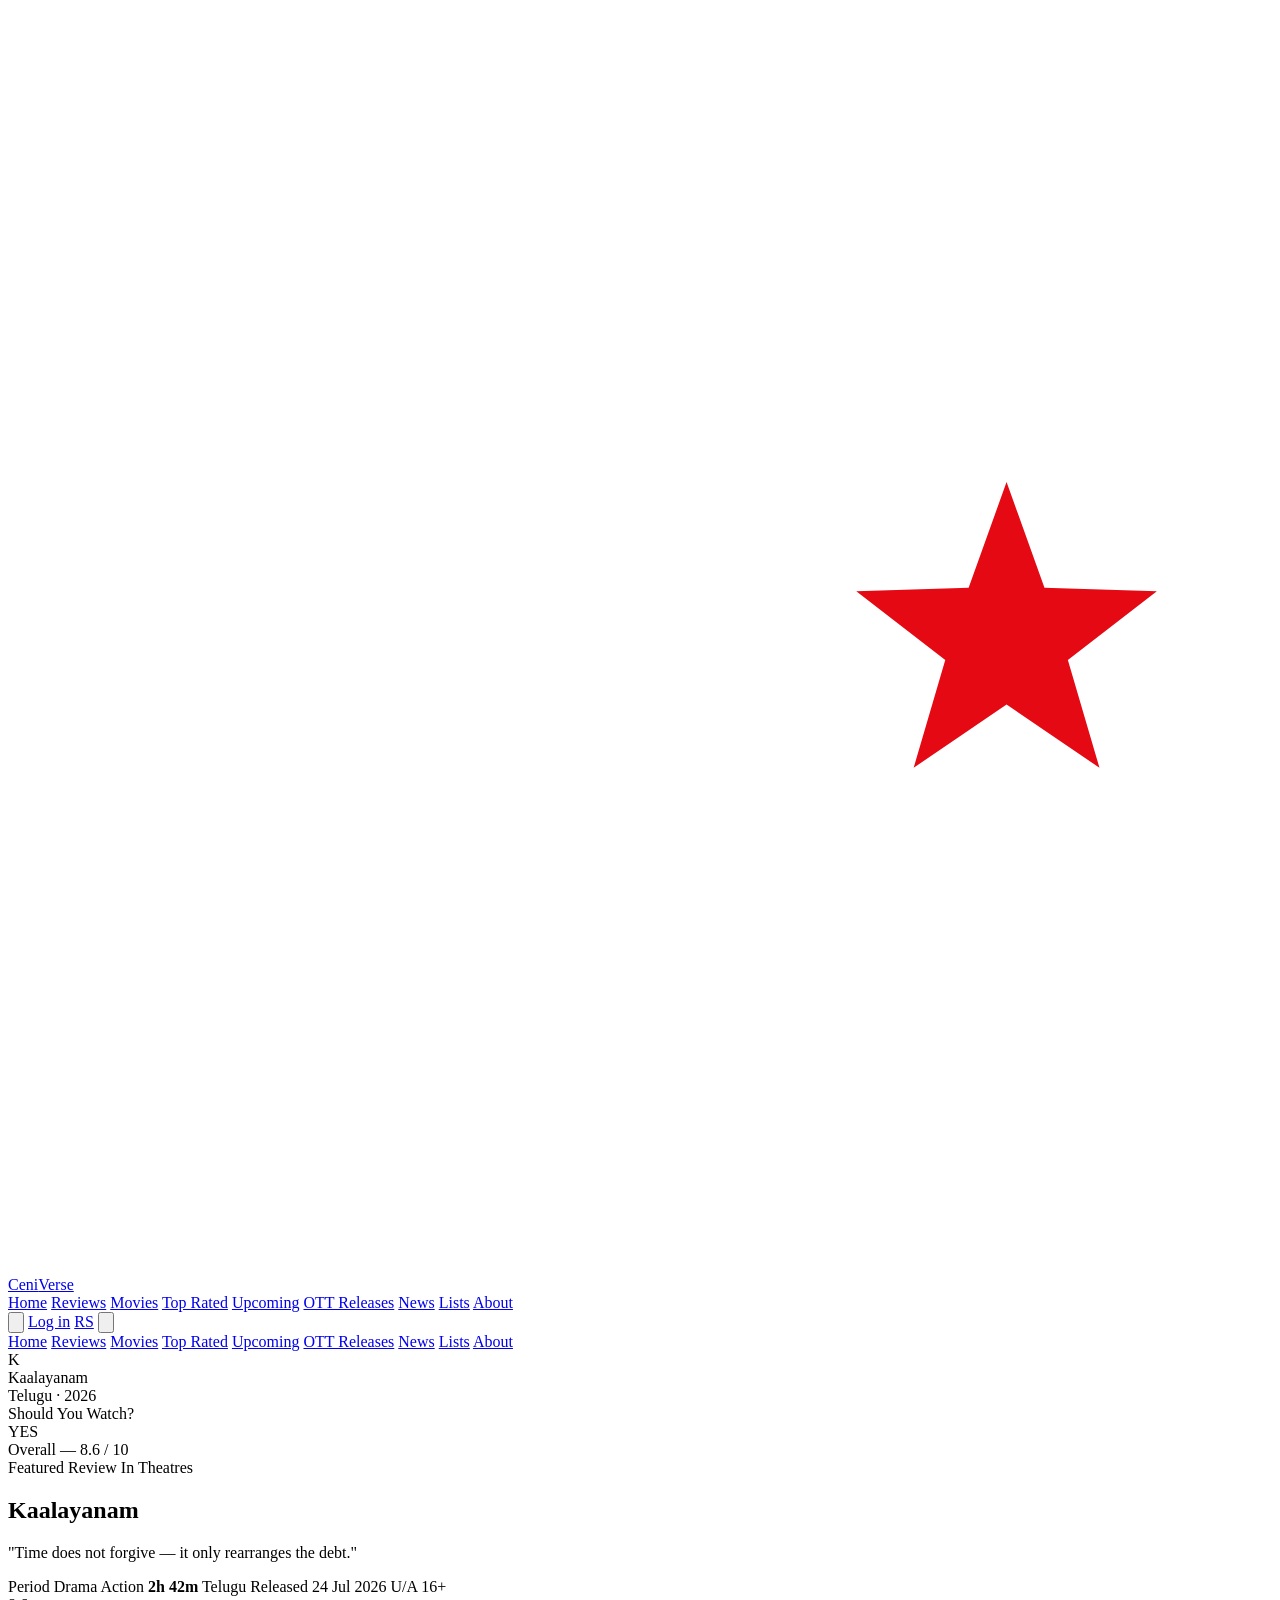
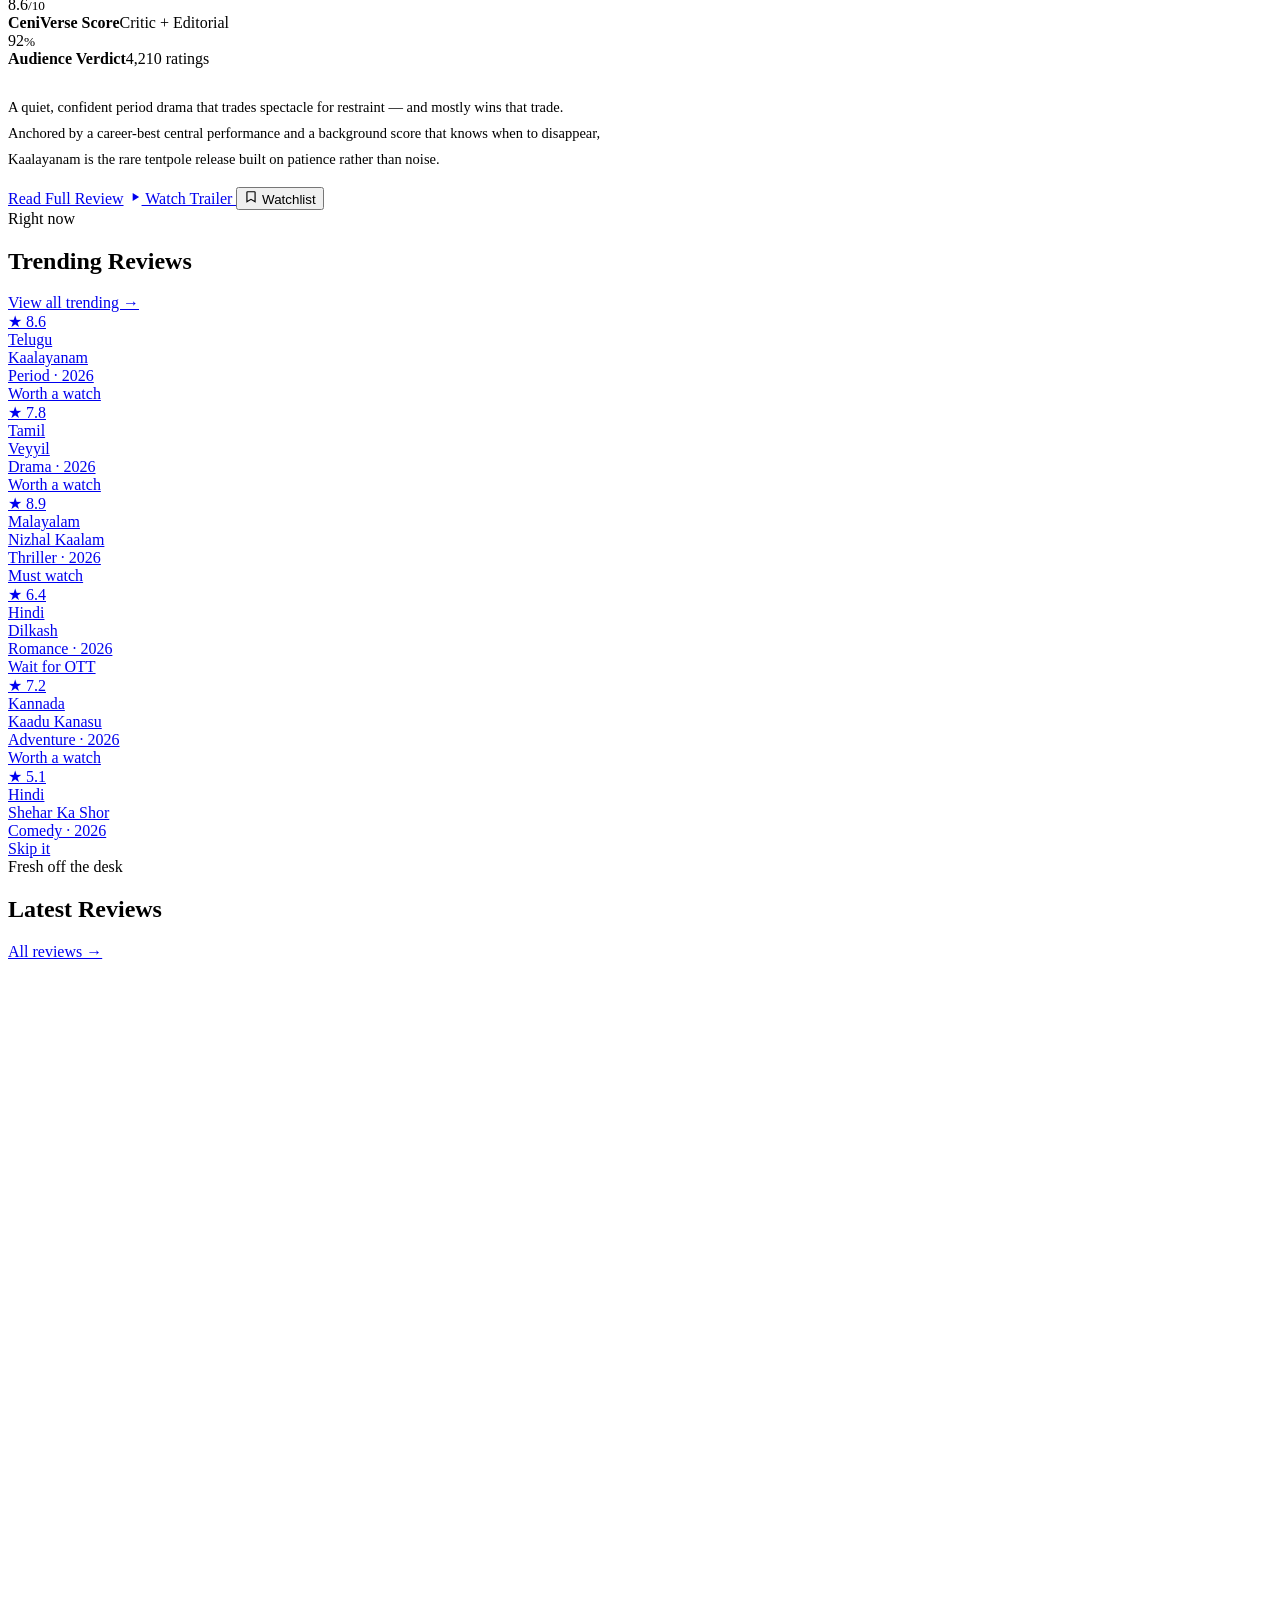
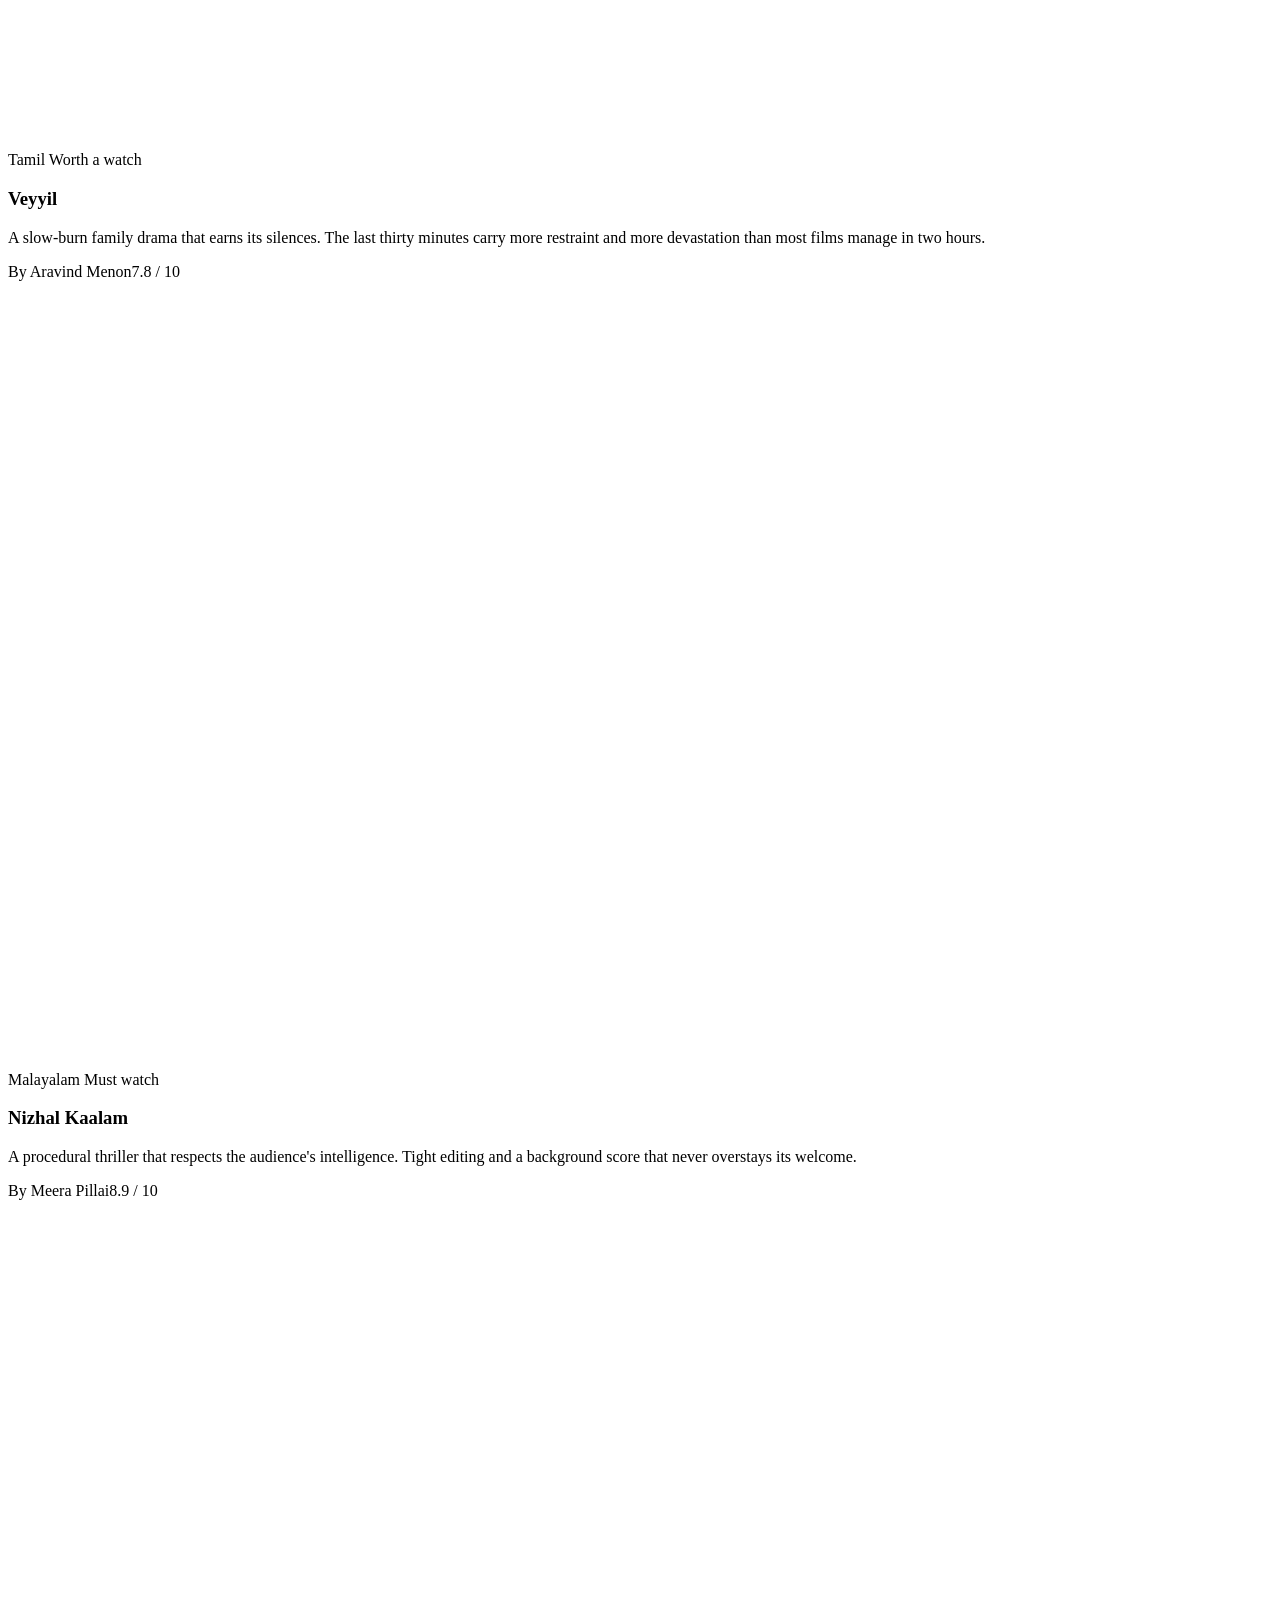
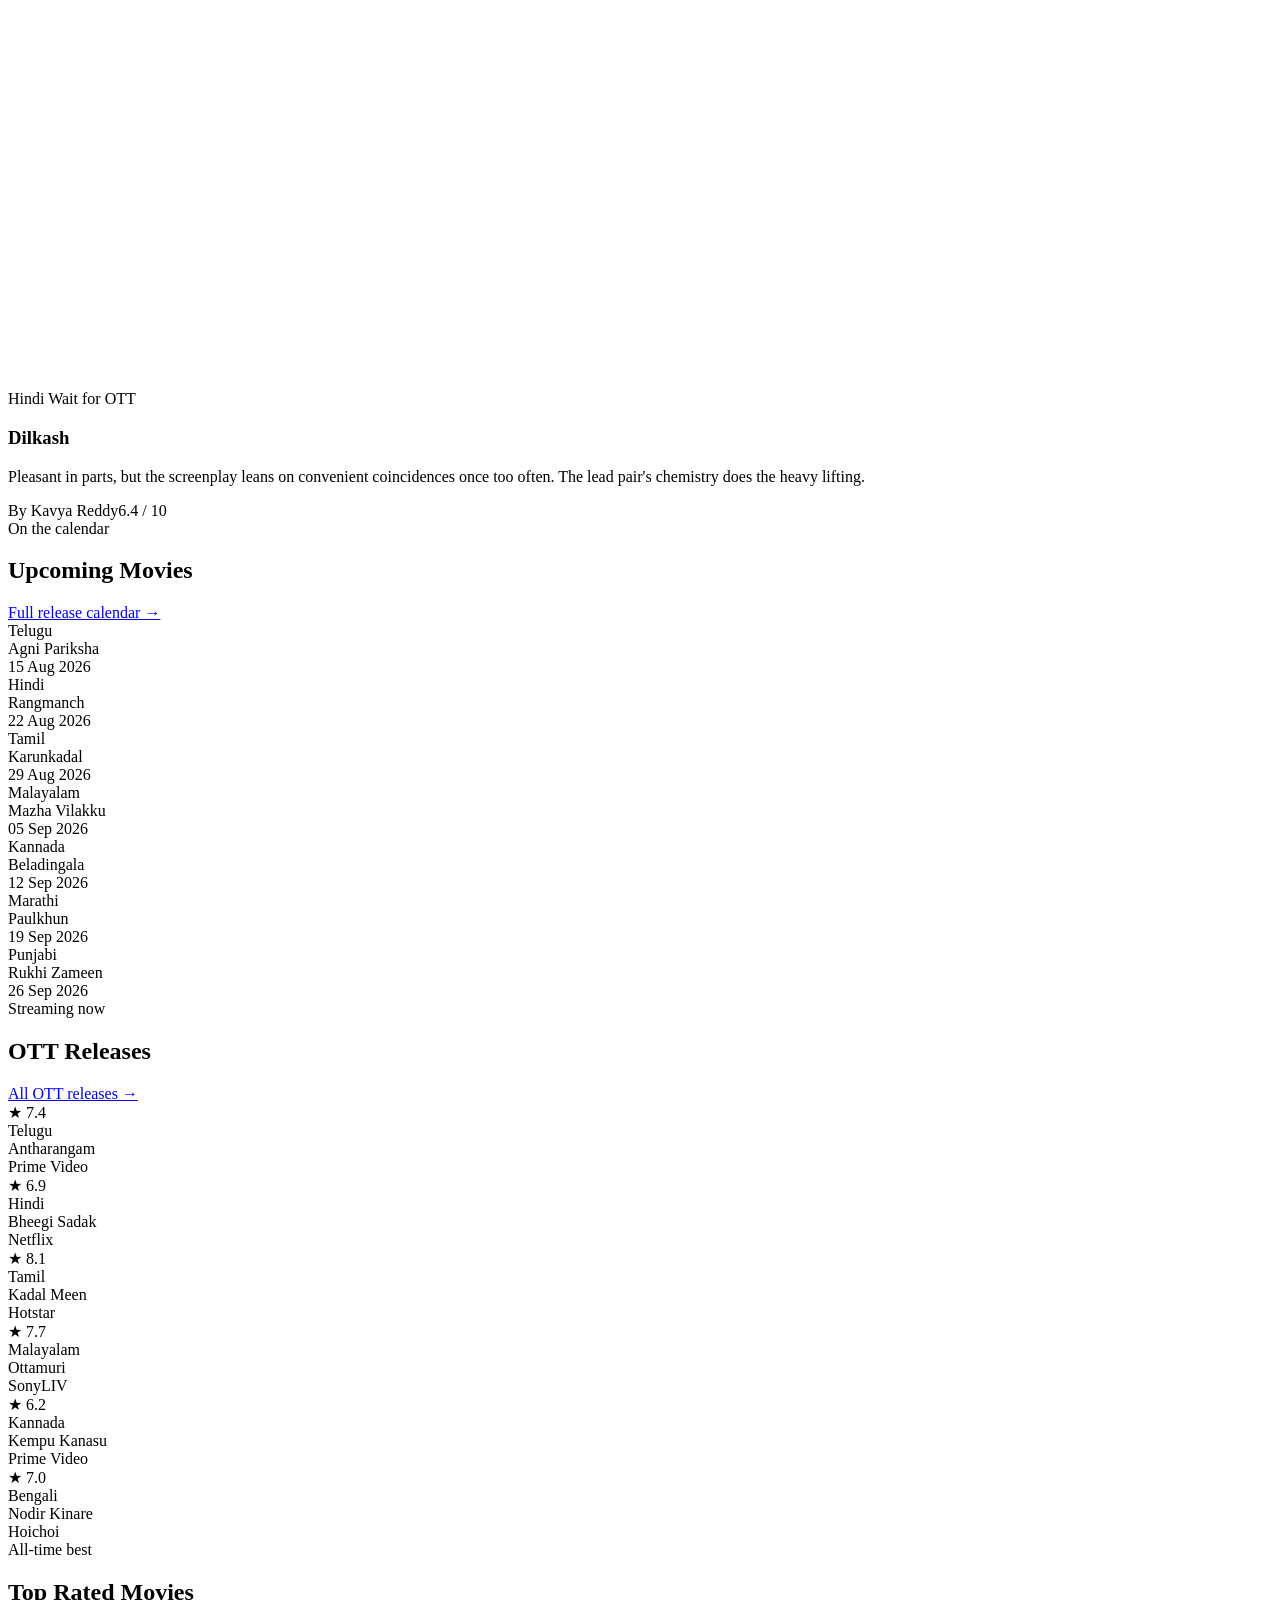
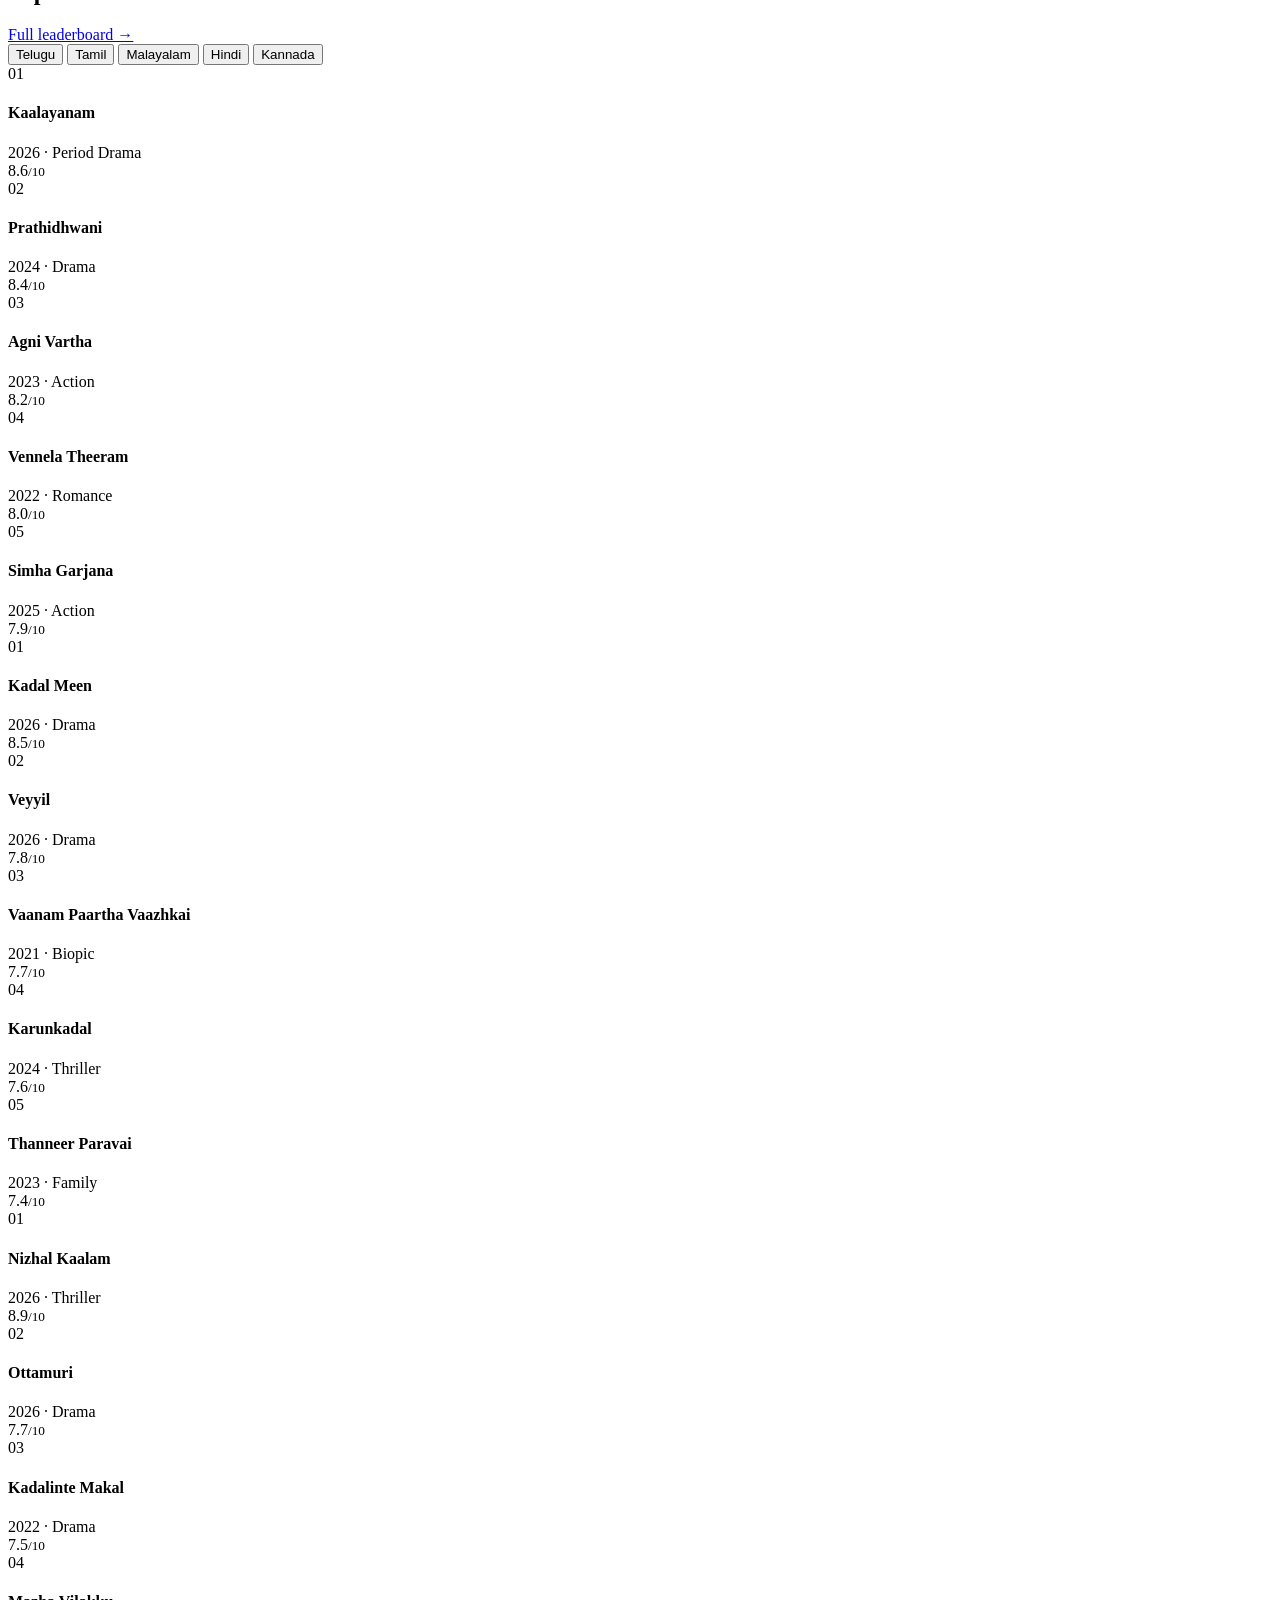
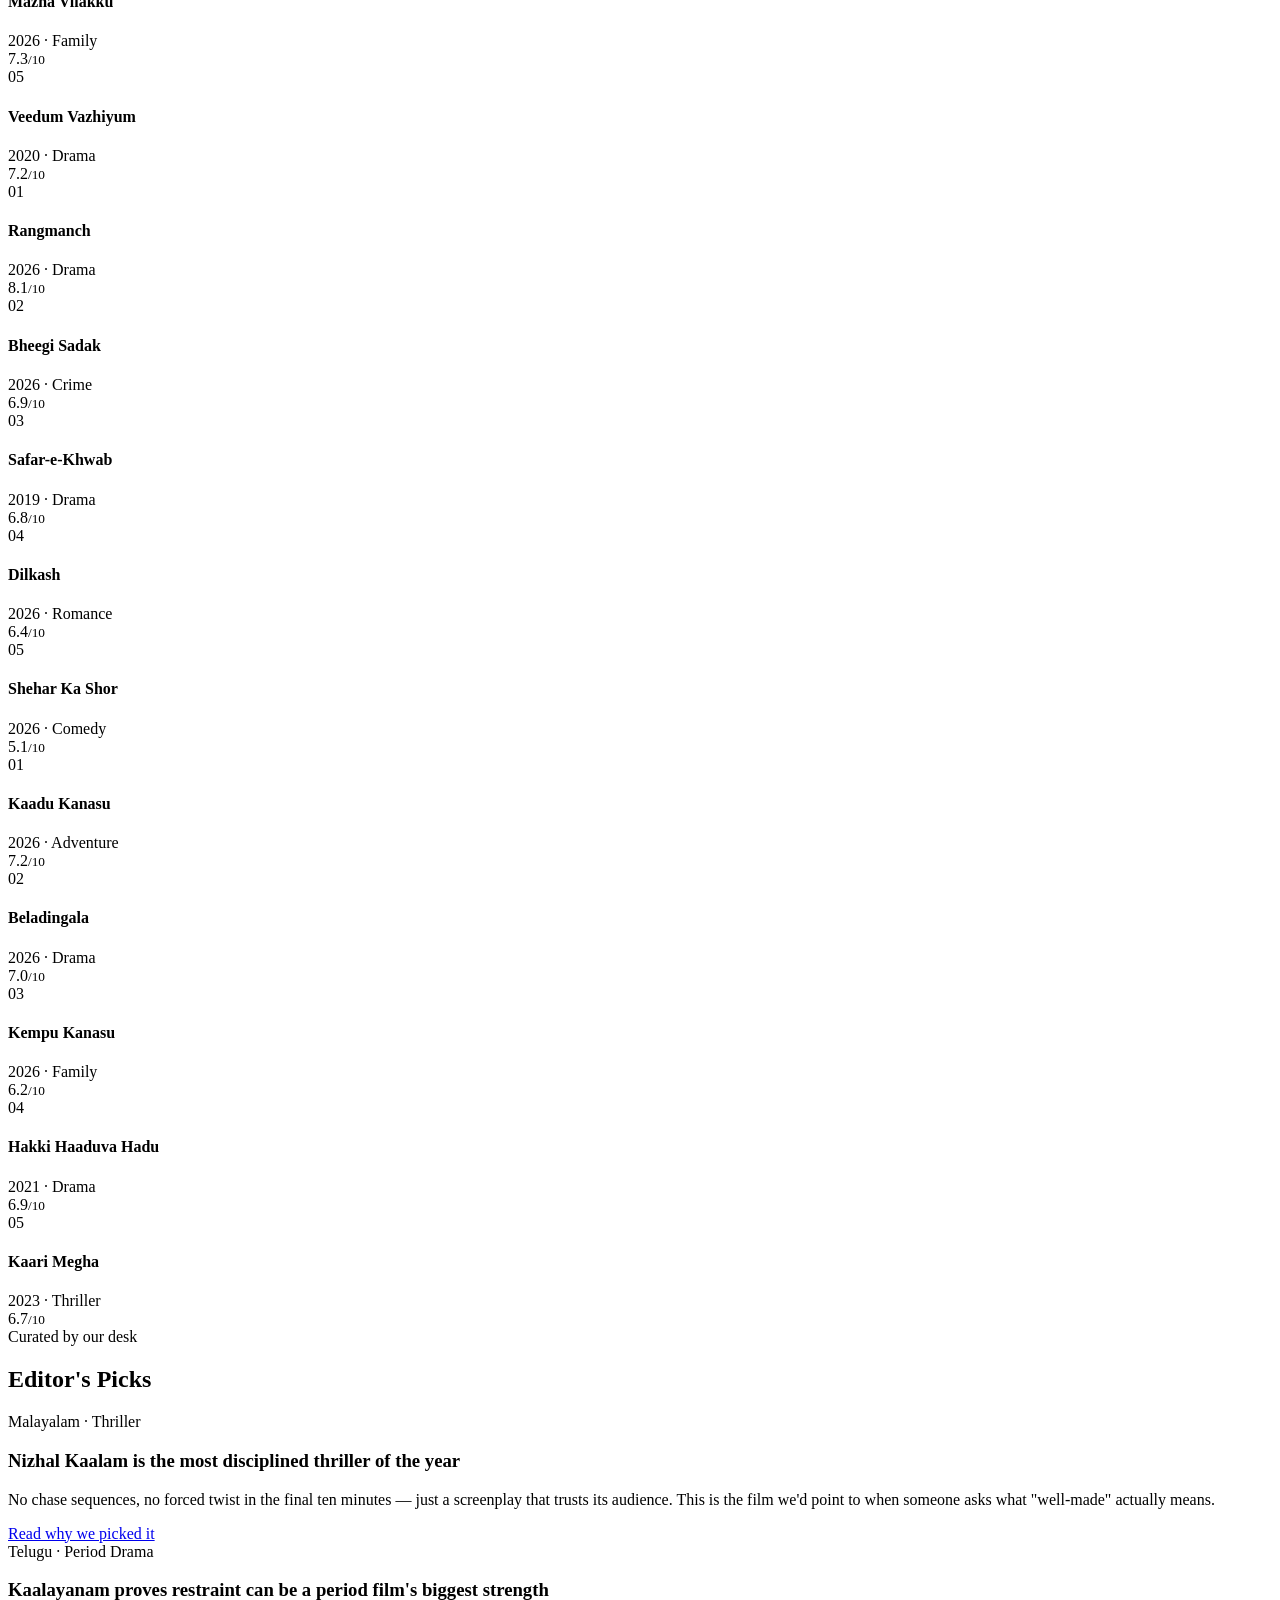
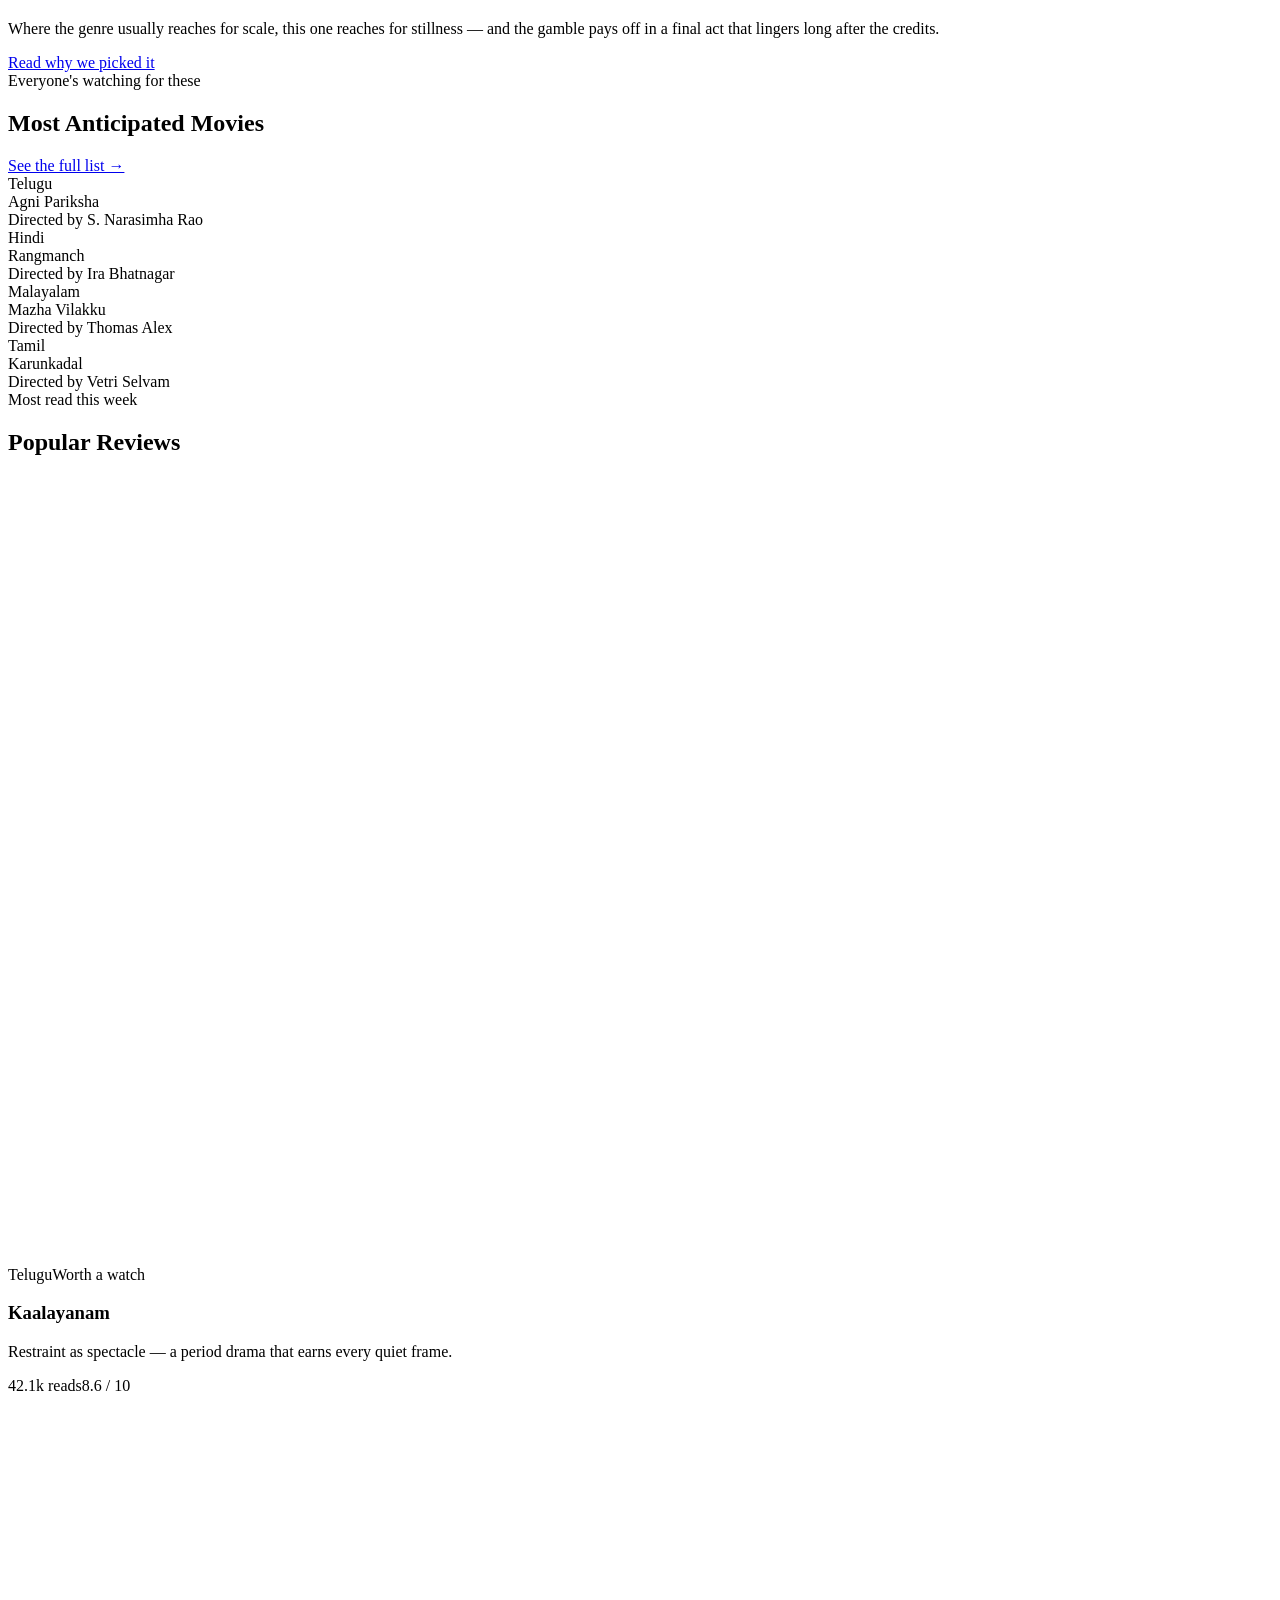
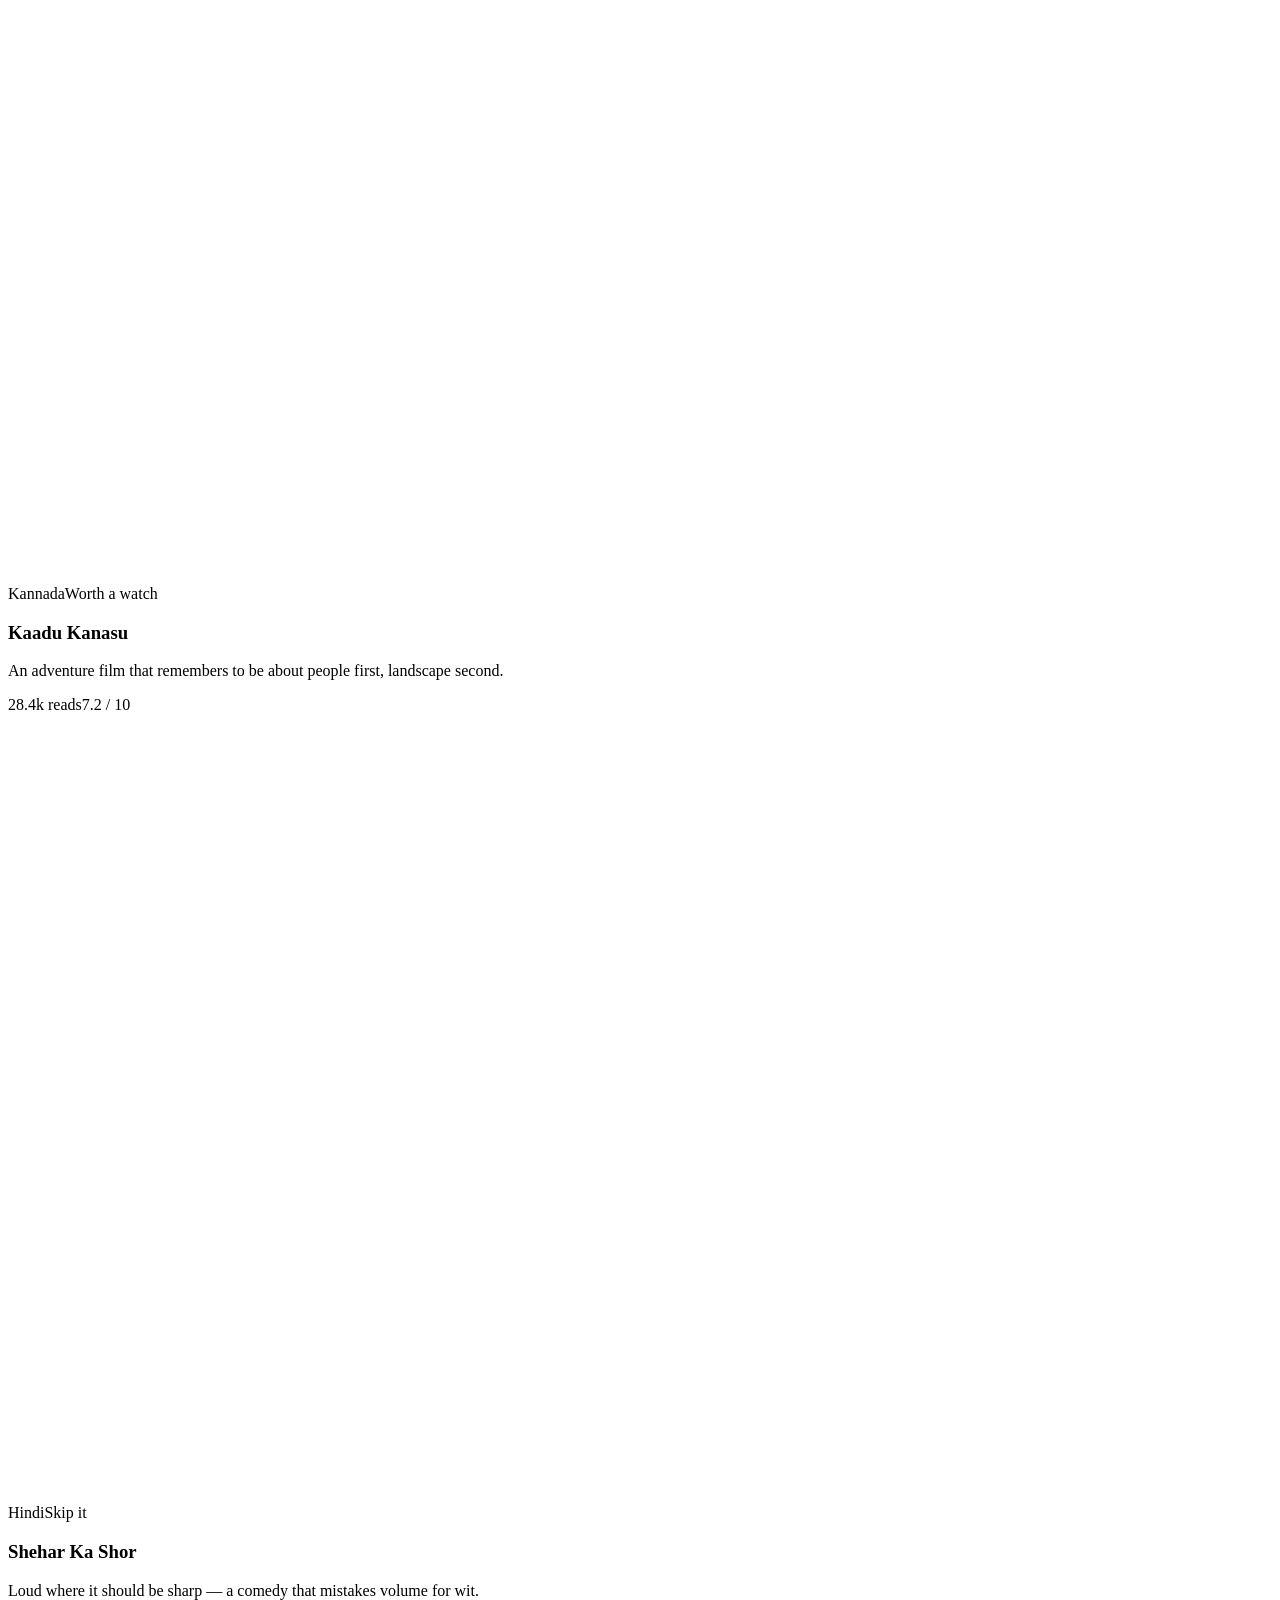
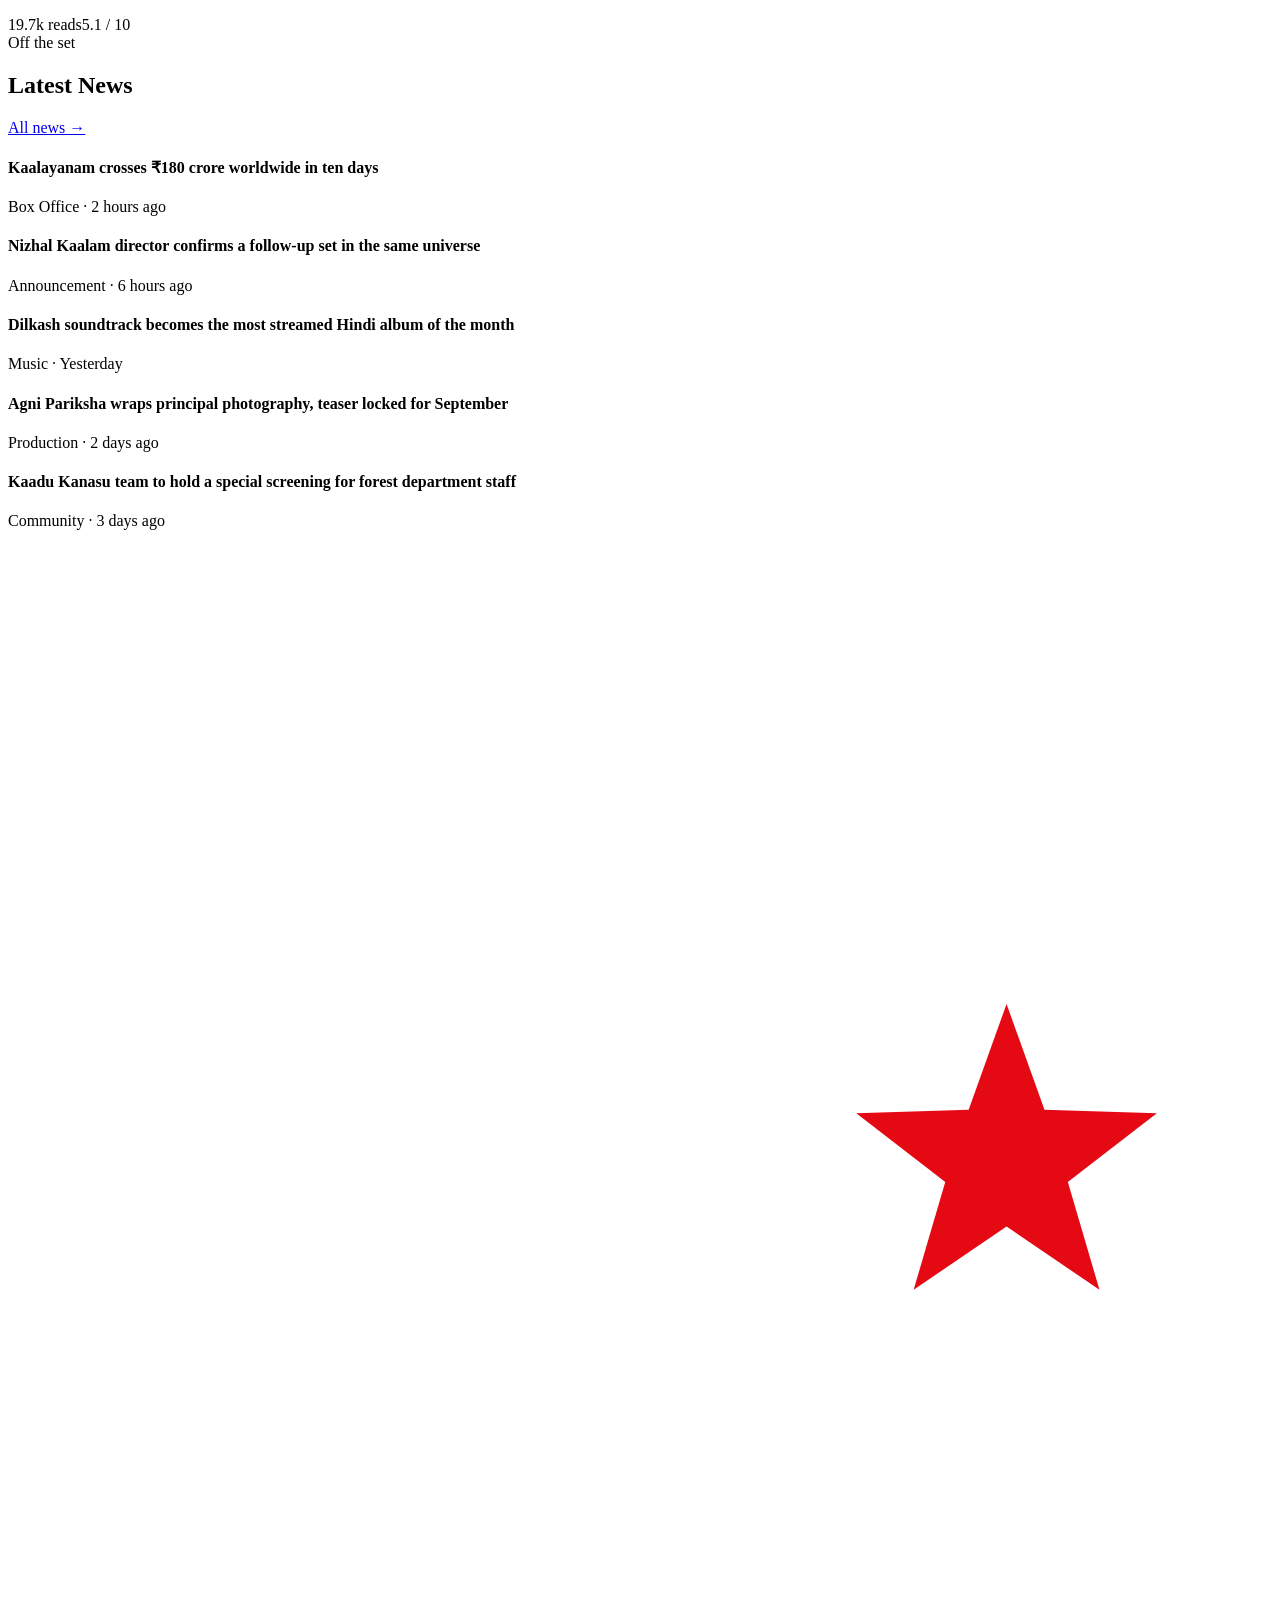
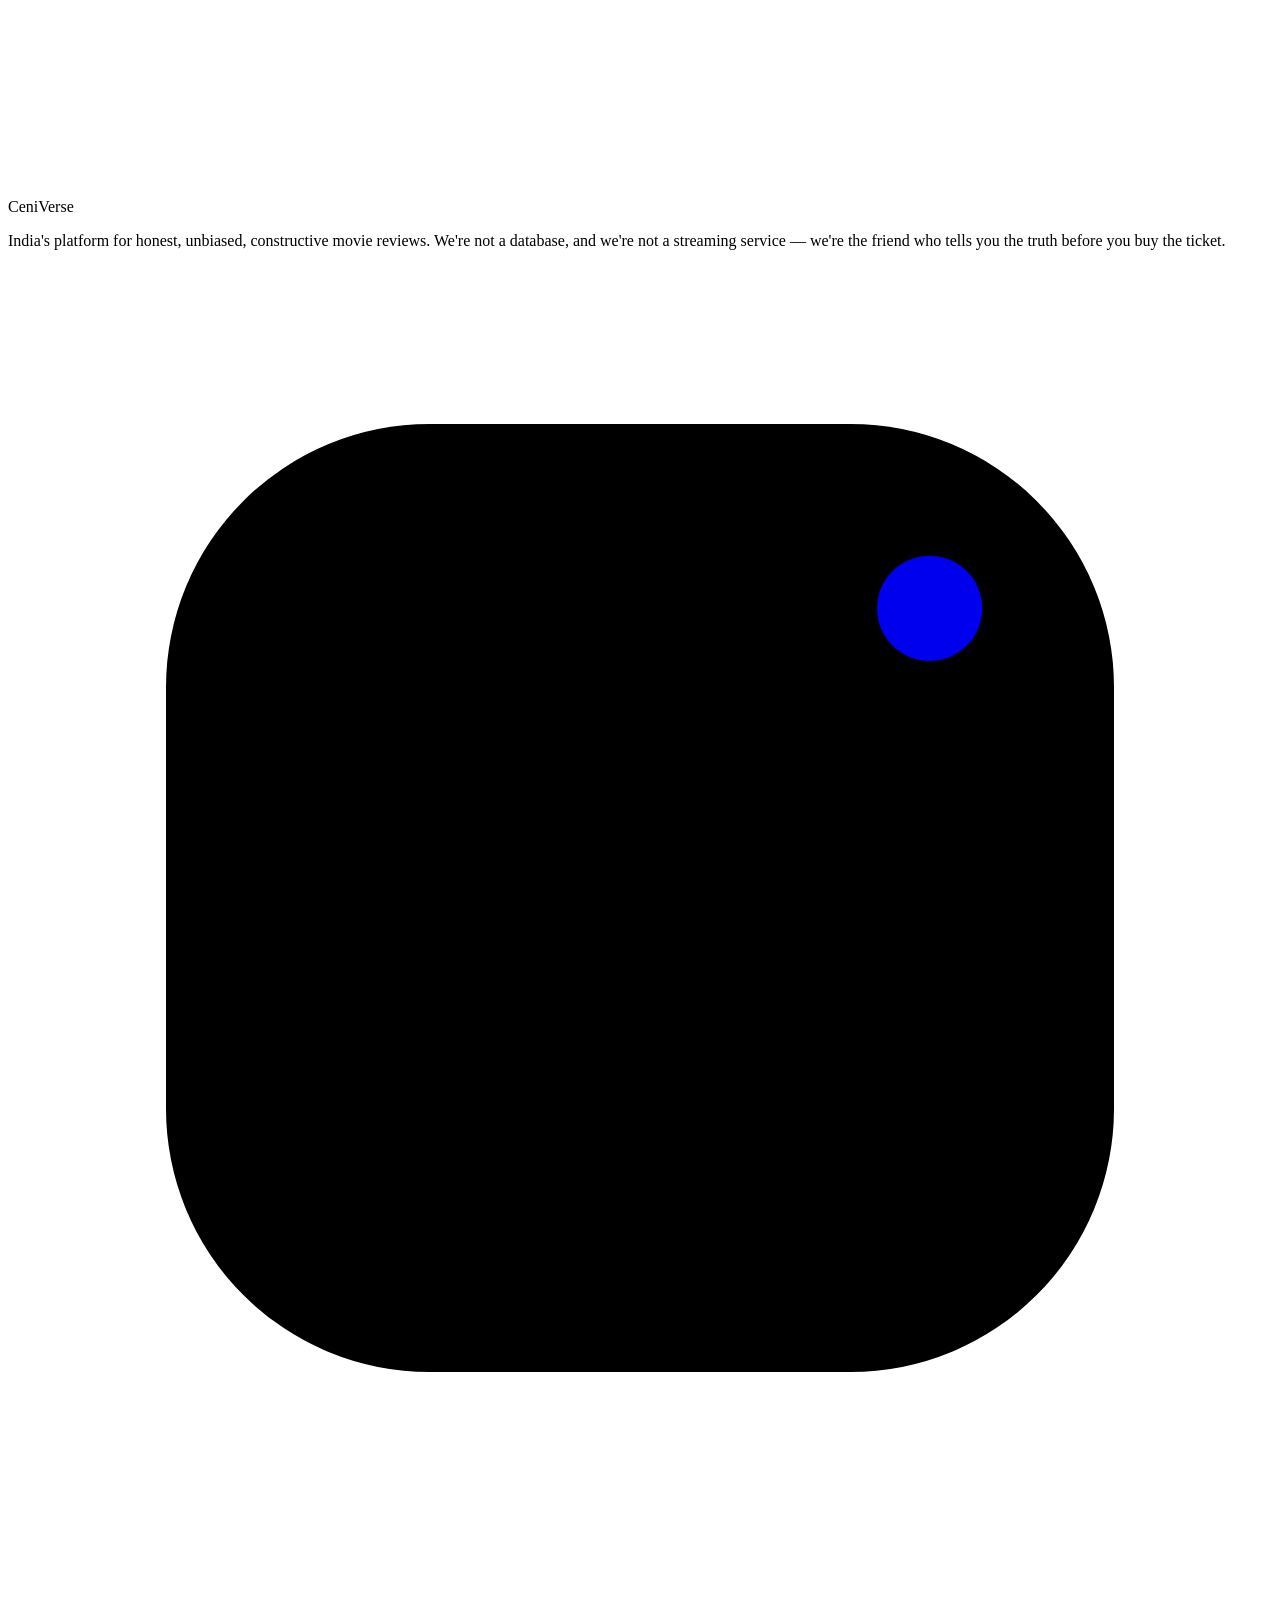
==== commit 2a06707e: "Rename index (3).html to index.html" ====
--- a/index.html
+++ b/index.html
@@ -79,314 +79,70 @@
   </div>
 </div>
 
-<!-- ============================= HERO CAROUSEL ============================= -->
-<section class="hero-carousel" id="heroCarousel" aria-roledescription="carousel" aria-label="Featured movies">
-
-  <!-- Slide 1 — Kaalayanam -->
-  <div class="hc-slide active" data-index="0">
-    <div class="hc-backdrop ph-poster" data-tone="1"></div>
-    <div class="hc-scrim"></div>
-    <div class="container">
-      <div class="hc-content">
-        <div class="hero-inner">
-          <div class="hero-poster-wrap">
-            <div class="hero-poster ph-poster" data-tone="1">
-              <div class="ph-mark"><div class="ph-glyph">K</div><div class="ph-title">Kaalayanam</div><div class="ph-industry">Telugu · 2026</div></div>
-            </div>
-            <div class="verdict-stub"><div class="vs-label">Should You Watch?</div><div class="vs-verdict yes">YES</div><div class="vs-dash"></div><div class="vs-score">Overall — 8.6 / 10</div></div>
-          </div>
-          <div>
-            <div class="hero-meta-top"><span class="eyebrow"><span class="dot"></span>Featured · 1/9</span><span class="pill">In Theatres</span></div>
-            <h1 class="hero-title">Kaalayanam</h1>
-            <p class="hc-desc">A quiet, confident period drama that trades spectacle for restraint — anchored by a career-best central performance and a background score that knows when to disappear.</p>
-            <div class="hero-facts"><span class="pill">Period Drama</span><span class="pill">Action</span><span class="pill"><strong>2h 42m</strong></span><span class="pill">Telugu</span><span class="pill">24 Jul 2026</span></div>
-            <div class="hero-rating-row">
-              <div class="rating-badge"><div class="num">8.6<small>/10</small></div><div class="lbl"><b>CeniVerse Score</b>Critic + Editorial</div></div>
-              <div class="rating-badge"><div class="num" style="color:var(--success);">92<small>%</small></div><div class="lbl"><b>Audience Verdict</b>4,210 ratings</div></div>
-            </div>
-            <div class="hero-cta-row">
-              <a href="movie.html" class="btn btn-accent">Read Review</a>
-              <a href="#" class="btn"><svg width="14" height="14" viewBox="0 0 24 24" fill="currentColor"><path d="M8 5v14l11-7z"/></svg>Watch Trailer</a>
-            </div>
-          </div>
-        </div>
-      </div>
-    </div>
-  </div>
-
-  <!-- Slide 2 — Nizhal Kaalam -->
-  <div class="hc-slide" data-index="1">
-    <div class="hc-backdrop ph-poster" data-tone="5"></div>
-    <div class="hc-scrim"></div>
-    <div class="container">
-      <div class="hc-content">
-        <div class="hero-inner">
-          <div class="hero-poster-wrap">
-            <div class="hero-poster ph-poster" data-tone="5">
-              <div class="ph-mark"><div class="ph-glyph">N</div><div class="ph-title">Nizhal Kaalam</div><div class="ph-industry">Malayalam · 2026</div></div>
-            </div>
-            <div class="verdict-stub"><div class="vs-label">Should You Watch?</div><div class="vs-verdict yes">YES</div><div class="vs-dash"></div><div class="vs-score">Overall — 8.9 / 10</div></div>
-          </div>
-          <div>
-            <div class="hero-meta-top"><span class="eyebrow"><span class="dot"></span>Featured · 2/9</span><span class="pill">In Theatres</span></div>
-            <h1 class="hero-title">Nizhal Kaalam</h1>
-            <p class="hc-desc">A procedural thriller that trusts its audience — tight editing, zero forced twists, and a score that knows exactly when to disappear.</p>
-            <div class="hero-facts"><span class="pill">Thriller</span><span class="pill">Crime</span><span class="pill"><strong>2h 11m</strong></span><span class="pill">Malayalam</span><span class="pill">03 Jul 2026</span></div>
-            <div class="hero-rating-row">
-              <div class="rating-badge"><div class="num">8.9<small>/10</small></div><div class="lbl"><b>CeniVerse Score</b>Critic + Editorial</div></div>
-              <div class="rating-badge"><div class="num" style="color:var(--success);">95<small>%</small></div><div class="lbl"><b>Audience Verdict</b>3,860 ratings</div></div>
-            </div>
-            <div class="hero-cta-row">
-              <a href="#" class="btn btn-accent">Read Review</a>
-              <a href="#" class="btn"><svg width="14" height="14" viewBox="0 0 24 24" fill="currentColor"><path d="M8 5v14l11-7z"/></svg>Watch Trailer</a>
-            </div>
-          </div>
-        </div>
-      </div>
-    </div>
-  </div>
-
-  <!-- Slide 3 — Veyyil -->
-  <div class="hc-slide" data-index="2">
-    <div class="hc-backdrop ph-poster" data-tone="3"></div>
-    <div class="hc-scrim"></div>
-    <div class="container">
-      <div class="hc-content">
-        <div class="hero-inner">
-          <div class="hero-poster-wrap">
-            <div class="hero-poster ph-poster" data-tone="3">
-              <div class="ph-mark"><div class="ph-glyph">V</div><div class="ph-title">Veyyil</div><div class="ph-industry">Tamil · 2026</div></div>
-            </div>
-            <div class="verdict-stub"><div class="vs-label">Should You Watch?</div><div class="vs-verdict yes">YES</div><div class="vs-dash"></div><div class="vs-score">Overall — 7.8 / 10</div></div>
-          </div>
-          <div>
-            <div class="hero-meta-top"><span class="eyebrow"><span class="dot"></span>Featured · 3/9</span><span class="pill">In Theatres</span></div>
-            <h1 class="hero-title">Veyyil</h1>
-            <p class="hc-desc">A slow-burn family drama that earns its silences. The final thirty minutes carry more weight than most films manage in two hours.</p>
-            <div class="hero-facts"><span class="pill">Drama</span><span class="pill">Family</span><span class="pill"><strong>2h 18m</strong></span><span class="pill">Tamil</span><span class="pill">10 Jul 2026</span></div>
-            <div class="hero-rating-row">
-              <div class="rating-badge"><div class="num">7.8<small>/10</small></div><div class="lbl"><b>CeniVerse Score</b>Critic + Editorial</div></div>
-              <div class="rating-badge"><div class="num" style="color:var(--success);">84<small>%</small></div><div class="lbl"><b>Audience Verdict</b>2,940 ratings</div></div>
-            </div>
-            <div class="hero-cta-row">
-              <a href="#" class="btn btn-accent">Read Review</a>
-              <a href="#" class="btn"><svg width="14" height="14" viewBox="0 0 24 24" fill="currentColor"><path d="M8 5v14l11-7z"/></svg>Watch Trailer</a>
-            </div>
-          </div>
-        </div>
-      </div>
-    </div>
-  </div>
-
-  <!-- Slide 4 — Prathidhwani -->
-  <div class="hc-slide" data-index="3">
-    <div class="hc-backdrop ph-poster" data-tone="6"></div>
-    <div class="hc-scrim"></div>
-    <div class="container">
-      <div class="hc-content">
-        <div class="hero-inner">
-          <div class="hero-poster-wrap">
-            <div class="hero-poster ph-poster" data-tone="6">
-              <div class="ph-mark"><div class="ph-glyph">P</div><div class="ph-title">Prathidhwani</div><div class="ph-industry">Telugu · 2024</div></div>
-            </div>
-            <div class="verdict-stub"><div class="vs-label">Should You Watch?</div><div class="vs-verdict yes">YES</div><div class="vs-dash"></div><div class="vs-score">Overall — 8.4 / 10</div></div>
-          </div>
-          <div>
-            <div class="hero-meta-top"><span class="eyebrow"><span class="dot"></span>Featured · 4/9</span><span class="pill">Editor's Pick</span></div>
-            <h1 class="hero-title">Prathidhwani</h1>
-            <p class="hc-desc">An underrated gem that still holds up on rewatch — emotionally precise storytelling from its opening frame to its last.</p>
-            <div class="hero-facts"><span class="pill">Drama</span><span class="pill"><strong>2h 20m</strong></span><span class="pill">Telugu</span><span class="pill">14 Mar 2024</span></div>
-            <div class="hero-rating-row">
-              <div class="rating-badge"><div class="num">8.4<small>/10</small></div><div class="lbl"><b>CeniVerse Score</b>Critic + Editorial</div></div>
-              <div class="rating-badge"><div class="num" style="color:var(--success);">89<small>%</small></div><div class="lbl"><b>Audience Verdict</b>6,120 ratings</div></div>
-            </div>
-            <div class="hero-cta-row">
-              <a href="#" class="btn btn-accent">Read Review</a>
-              <a href="#" class="btn"><svg width="14" height="14" viewBox="0 0 24 24" fill="currentColor"><path d="M8 5v14l11-7z"/></svg>Watch Trailer</a>
-            </div>
-          </div>
-        </div>
-      </div>
-    </div>
-  </div>
-
-  <!-- Slide 5 — Kadal Meen -->
-  <div class="hc-slide" data-index="4">
-    <div class="hc-backdrop ph-poster" data-tone="8"></div>
-    <div class="hc-scrim"></div>
-    <div class="container">
-      <div class="hc-content">
-        <div class="hero-inner">
-          <div class="hero-poster-wrap">
-            <div class="hero-poster ph-poster" data-tone="8">
-              <div class="ph-mark"><div class="ph-glyph">K</div><div class="ph-title">Kadal Meen</div><div class="ph-industry">Tamil · 2026</div></div>
-            </div>
-            <div class="verdict-stub"><div class="vs-label">Should You Watch?</div><div class="vs-verdict yes">YES</div><div class="vs-dash"></div><div class="vs-score">Overall — 8.1 / 10</div></div>
-          </div>
-          <div>
-            <div class="hero-meta-top"><span class="eyebrow"><span class="dot"></span>Featured · 5/9</span><span class="pill">Streaming Now</span></div>
-            <h1 class="hero-title">Kadal Meen</h1>
-            <p class="hc-desc">A coastal crime drama with real teeth — one of the sharpest OTT releases of the year, and proof the format doesn't dilute ambition.</p>
-            <div class="hero-facts"><span class="pill">Crime</span><span class="pill">Drama</span><span class="pill"><strong>2h 05m</strong></span><span class="pill">Tamil</span><span class="pill">19 Jun 2026</span></div>
-            <div class="hero-rating-row">
-              <div class="rating-badge"><div class="num">8.1<small>/10</small></div><div class="lbl"><b>CeniVerse Score</b>Critic + Editorial</div></div>
-              <div class="rating-badge"><div class="num" style="color:var(--success);">86<small>%</small></div><div class="lbl"><b>Audience Verdict</b>3,310 ratings</div></div>
-            </div>
-            <div class="hero-cta-row">
-              <a href="#" class="btn btn-accent">Read Review</a>
-              <a href="#" class="btn"><svg width="14" height="14" viewBox="0 0 24 24" fill="currentColor"><path d="M8 5v14l11-7z"/></svg>Watch Trailer</a>
-            </div>
-          </div>
-        </div>
-      </div>
-    </div>
-  </div>
-
-  <!-- Slide 6 — Dilkash -->
-  <div class="hc-slide" data-index="5">
-    <div class="hc-backdrop ph-poster" data-tone="2"></div>
-    <div class="hc-scrim"></div>
-    <div class="container">
-      <div class="hc-content">
-        <div class="hero-inner">
-          <div class="hero-poster-wrap">
-            <div class="hero-poster ph-poster" data-tone="2">
-              <div class="ph-mark"><div class="ph-glyph">D</div><div class="ph-title">Dilkash</div><div class="ph-industry">Hindi · 2026</div></div>
-            </div>
-            <div class="verdict-stub"><div class="vs-label">Should You Watch?</div><div class="vs-verdict wait">WAIT</div><div class="vs-dash"></div><div class="vs-score">Overall — 6.4 / 10</div></div>
-          </div>
-          <div>
-            <div class="hero-meta-top"><span class="eyebrow"><span class="dot"></span>Featured · 6/9</span><span class="pill">In Theatres</span></div>
-            <h1 class="hero-title">Dilkash</h1>
-            <p class="hc-desc">Pleasant in parts, let down by convenient plotting. The lead pair's chemistry is doing all the heavy lifting here.</p>
-            <div class="hero-facts"><span class="pill">Romance</span><span class="pill">Drama</span><span class="pill"><strong>2h 25m</strong></span><span class="pill">Hindi</span><span class="pill">17 Jul 2026</span></div>
-            <div class="hero-rating-row">
-              <div class="rating-badge"><div class="num">6.4<small>/10</small></div><div class="lbl"><b>CeniVerse Score</b>Critic + Editorial</div></div>
-              <div class="rating-badge"><div class="num" style="color:var(--accent-2);">61<small>%</small></div><div class="lbl"><b>Audience Verdict</b>1,870 ratings</div></div>
-            </div>
-            <div class="hero-cta-row">
-              <a href="#" class="btn btn-accent">Read Review</a>
-              <a href="#" class="btn"><svg width="14" height="14" viewBox="0 0 24 24" fill="currentColor"><path d="M8 5v14l11-7z"/></svg>Watch Trailer</a>
-            </div>
-          </div>
-        </div>
-      </div>
-    </div>
-  </div>
-
-  <!-- Slide 7 — Kaadu Kanasu -->
-  <div class="hc-slide" data-index="6">
-    <div class="hc-backdrop ph-poster" data-tone="7"></div>
-    <div class="hc-scrim"></div>
-    <div class="container">
-      <div class="hc-content">
-        <div class="hero-inner">
-          <div class="hero-poster-wrap">
-            <div class="hero-poster ph-poster" data-tone="7">
-              <div class="ph-mark"><div class="ph-glyph">K</div><div class="ph-title">Kaadu Kanasu</div><div class="ph-industry">Kannada · 2026</div></div>
-            </div>
-            <div class="verdict-stub"><div class="vs-label">Should You Watch?</div><div class="vs-verdict yes">YES</div><div class="vs-dash"></div><div class="vs-score">Overall — 7.2 / 10</div></div>
-          </div>
-          <div>
-            <div class="hero-meta-top"><span class="eyebrow"><span class="dot"></span>Featured · 7/9</span><span class="pill">In Theatres</span></div>
-            <h1 class="hero-title">Kaadu Kanasu</h1>
-            <p class="hc-desc">An adventure film that remembers to be about people first, landscape second — grounded where the trailers suggested spectacle.</p>
-            <div class="hero-facts"><span class="pill">Adventure</span><span class="pill">Drama</span><span class="pill"><strong>2h 30m</strong></span><span class="pill">Kannada</span><span class="pill">26 Jun 2026</span></div>
-            <div class="hero-rating-row">
-              <div class="rating-badge"><div class="num">7.2<small>/10</small></div><div class="lbl"><b>CeniVerse Score</b>Critic + Editorial</div></div>
-              <div class="rating-badge"><div class="num" style="color:var(--success);">78<small>%</small></div><div class="lbl"><b>Audience Verdict</b>1,540 ratings</div></div>
-            </div>
-            <div class="hero-cta-row">
-              <a href="#" class="btn btn-accent">Read Review</a>
-              <a href="#" class="btn"><svg width="14" height="14" viewBox="0 0 24 24" fill="currentColor"><path d="M8 5v14l11-7z"/></svg>Watch Trailer</a>
-            </div>
-          </div>
-        </div>
-      </div>
-    </div>
-  </div>
-
-  <!-- Slide 8 — Ottamuri -->
-  <div class="hc-slide" data-index="7">
-    <div class="hc-backdrop ph-poster" data-tone="4"></div>
-    <div class="hc-scrim"></div>
-    <div class="container">
-      <div class="hc-content">
-        <div class="hero-inner">
-          <div class="hero-poster-wrap">
-            <div class="hero-poster ph-poster" data-tone="4">
-              <div class="ph-mark"><div class="ph-glyph">O</div><div class="ph-title">Ottamuri</div><div class="ph-industry">Malayalam · 2026</div></div>
-            </div>
-            <div class="verdict-stub"><div class="vs-label">Should You Watch?</div><div class="vs-verdict yes">YES</div><div class="vs-dash"></div><div class="vs-score">Overall — 7.7 / 10</div></div>
-          </div>
-          <div>
-            <div class="hero-meta-top"><span class="eyebrow"><span class="dot"></span>Featured · 8/9</span><span class="pill">Streaming Now</span></div>
-            <h1 class="hero-title">Ottamuri</h1>
-            <p class="hc-desc">A quiet character study that rewards patience — smaller in scale than the rest of this list, but bigger in feeling.</p>
-            <div class="hero-facts"><span class="pill">Drama</span><span class="pill"><strong>2h 02m</strong></span><span class="pill">Malayalam</span><span class="pill">22 May 2026</span></div>
-            <div class="hero-rating-row">
-              <div class="rating-badge"><div class="num">7.7<small>/10</small></div><div class="lbl"><b>CeniVerse Score</b>Critic + Editorial</div></div>
-              <div class="rating-badge"><div class="num" style="color:var(--success);">80<small>%</small></div><div class="lbl"><b>Audience Verdict</b>1,210 ratings</div></div>
-            </div>
-            <div class="hero-cta-row">
-              <a href="#" class="btn btn-accent">Read Review</a>
-              <a href="#" class="btn"><svg width="14" height="14" viewBox="0 0 24 24" fill="currentColor"><path d="M8 5v14l11-7z"/></svg>Watch Trailer</a>
-            </div>
-          </div>
-        </div>
-      </div>
-    </div>
-  </div>
-
-  <!-- Slide 9 — Shehar Ka Shor -->
-  <div class="hc-slide" data-index="8">
-    <div class="hc-backdrop ph-poster" data-tone="3"></div>
-    <div class="hc-scrim"></div>
-    <div class="container">
-      <div class="hc-content">
-        <div class="hero-inner">
-          <div class="hero-poster-wrap">
-            <div class="hero-poster ph-poster" data-tone="3">
-              <div class="ph-mark"><div class="ph-glyph">S</div><div class="ph-title">Shehar Ka Shor</div><div class="ph-industry">Hindi · 2026</div></div>
-            </div>
-            <div class="verdict-stub"><div class="vs-label">Should You Watch?</div><div class="vs-verdict no">NO</div><div class="vs-dash"></div><div class="vs-score">Overall — 5.1 / 10</div></div>
-          </div>
-          <div>
-            <div class="hero-meta-top"><span class="eyebrow"><span class="dot"></span>Featured · 9/9</span><span class="pill">In Theatres</span></div>
-            <h1 class="hero-title">Shehar Ka Shor</h1>
-            <p class="hc-desc">Loud where it should be sharp — a comedy that mistakes volume for wit. Included here because honest coverage means the misses too.</p>
-            <div class="hero-facts"><span class="pill">Comedy</span><span class="pill"><strong>2h 08m</strong></span><span class="pill">Hindi</span><span class="pill">03 Jul 2026</span></div>
-            <div class="hero-rating-row">
-              <div class="rating-badge"><div class="num">5.1<small>/10</small></div><div class="lbl"><b>CeniVerse Score</b>Critic + Editorial</div></div>
-              <div class="rating-badge"><div class="num" style="color:var(--accent);">48<small>%</small></div><div class="lbl"><b>Audience Verdict</b>980 ratings</div></div>
-            </div>
-            <div class="hero-cta-row">
-              <a href="#" class="btn btn-accent">Read Review</a>
-              <a href="#" class="btn"><svg width="14" height="14" viewBox="0 0 24 24" fill="currentColor"><path d="M8 5v14l11-7z"/></svg>Watch Trailer</a>
-            </div>
-          </div>
-        </div>
-      </div>
-    </div>
-  </div>
-
-  <button class="hc-arrow hc-arrow-left" id="hcPrev" aria-label="Previous movie">
-    <svg viewBox="0 0 24 24" stroke-width="2" stroke-linecap="round" stroke-linejoin="round"><path d="M15 18l-6-6 6-6"/></svg>
-  </button>
-  <button class="hc-arrow hc-arrow-right" id="hcNext" aria-label="Next movie">
-    <svg viewBox="0 0 24 24" stroke-width="2" stroke-linecap="round" stroke-linejoin="round"><path d="M9 6l6 6-6 6"/></svg>
-  </button>
-
-  <div class="hc-dots" id="hcDots" role="tablist" aria-label="Select featured movie">
-    <button class="hc-dot active" data-slide="0" aria-label="Kaalayanam" role="tab" aria-selected="true"></button>
-    <button class="hc-dot" data-slide="1" aria-label="Nizhal Kaalam" role="tab" aria-selected="false"></button>
-    <button class="hc-dot" data-slide="2" aria-label="Veyyil" role="tab" aria-selected="false"></button>
-    <button class="hc-dot" data-slide="3" aria-label="Prathidhwani" role="tab" aria-selected="false"></button>
-    <button class="hc-dot" data-slide="4" aria-label="Kadal Meen" role="tab" aria-selected="false"></button>
-    <button class="hc-dot" data-slide="5" aria-label="Dilkash" role="tab" aria-selected="false"></button>
-    <button class="hc-dot" data-slide="6" aria-label="Kaadu Kanasu" role="tab" aria-selected="false"></button>
-    <button class="hc-dot" data-slide="7" aria-label="Ottamuri" role="tab" aria-selected="false"></button>
-    <button class="hc-dot" data-slide="8" aria-label="Shehar Ka Shor" role="tab" aria-selected="false"></button>
+<!-- ============================= HERO ============================= -->
+<section class="hero">
+  <div class="ph-backdrop" data-tone="1" style="position:absolute;height:640px;-webkit-mask-image:linear-gradient(to bottom, black 0%, black 30%, transparent 90%);mask-image:linear-gradient(to bottom, black 0%, black 30%, transparent 90%);"></div>
+  <div class="container hero-inner">
+    <div class="hero-poster-wrap">
+      <div class="hero-poster ph-poster" data-tone="1">
+        <div class="ph-mark">
+          <div class="ph-glyph">K</div>
+          <div class="ph-title">Kaalayanam</div>
+          <div class="ph-industry">Telugu · 2026</div>
+        </div>
+      </div>
+      <div class="verdict-stub">
+        <div class="vs-label">Should You Watch?</div>
+        <div class="vs-verdict yes">YES</div>
+        <div class="vs-dash"></div>
+        <div class="vs-score">Overall — 8.6 / 10</div>
+      </div>
+    </div>
+
+    <div>
+      <div class="hero-meta-top">
+        <span class="eyebrow"><span class="dot"></span>Featured Review</span>
+        <span class="pill">In Theatres</span>
+      </div>
+      <h1 class="hero-title">Kaalayanam</h1>
+      <p class="hero-tagline">"Time does not forgive — it only rearranges the debt."</p>
+
+      <div class="hero-facts">
+        <span class="pill">Period Drama</span>
+        <span class="pill">Action</span>
+        <span class="pill"><strong>2h 42m</strong></span>
+        <span class="pill">Telugu</span>
+        <span class="pill">Released 24 Jul 2026</span>
+        <span class="pill">U/A 16+</span>
+      </div>
+
+      <div class="hero-rating-row">
+        <div class="rating-badge">
+          <div class="num">8.6<small>/10</small></div>
+          <div class="lbl"><b>CeniVerse Score</b>Critic + Editorial</div>
+        </div>
+        <div class="rating-badge">
+          <div class="num" style="color:var(--success);">92<small>%</small></div>
+          <div class="lbl"><b>Audience Verdict</b>4,210 ratings</div>
+        </div>
+      </div>
+
+      <p style="margin-top:26px;font-size:14.5px;color:var(--text-secondary);line-height:1.8;max-width:600px;">
+        A quiet, confident period drama that trades spectacle for restraint — and mostly wins that trade. Anchored by a career-best central performance and a background score that knows when to disappear, Kaalayanam is the rare tentpole release built on patience rather than noise.
+      </p>
+
+      <div class="hero-cta-row">
+        <a href="movie.html" class="btn btn-accent">Read Full Review</a>
+        <a href="#" class="btn">
+          <svg width="14" height="14" viewBox="0 0 24 24" fill="currentColor"><path d="M8 5v14l11-7z"/></svg>
+          Watch Trailer
+        </a>
+        <button class="btn btn-ghost" data-toggle="save">
+          <svg width="14" height="14" viewBox="0 0 24 24" stroke="currentColor" stroke-width="2" fill="none"><path d="M6 3h12a1 1 0 0 1 1 1v16l-7-4-7 4V4a1 1 0 0 1 1-1z"/></svg>
+          <span class="save-label">Watchlist</span>
+        </button>
+      </div>
+    </div>
   </div>
 </section>
 
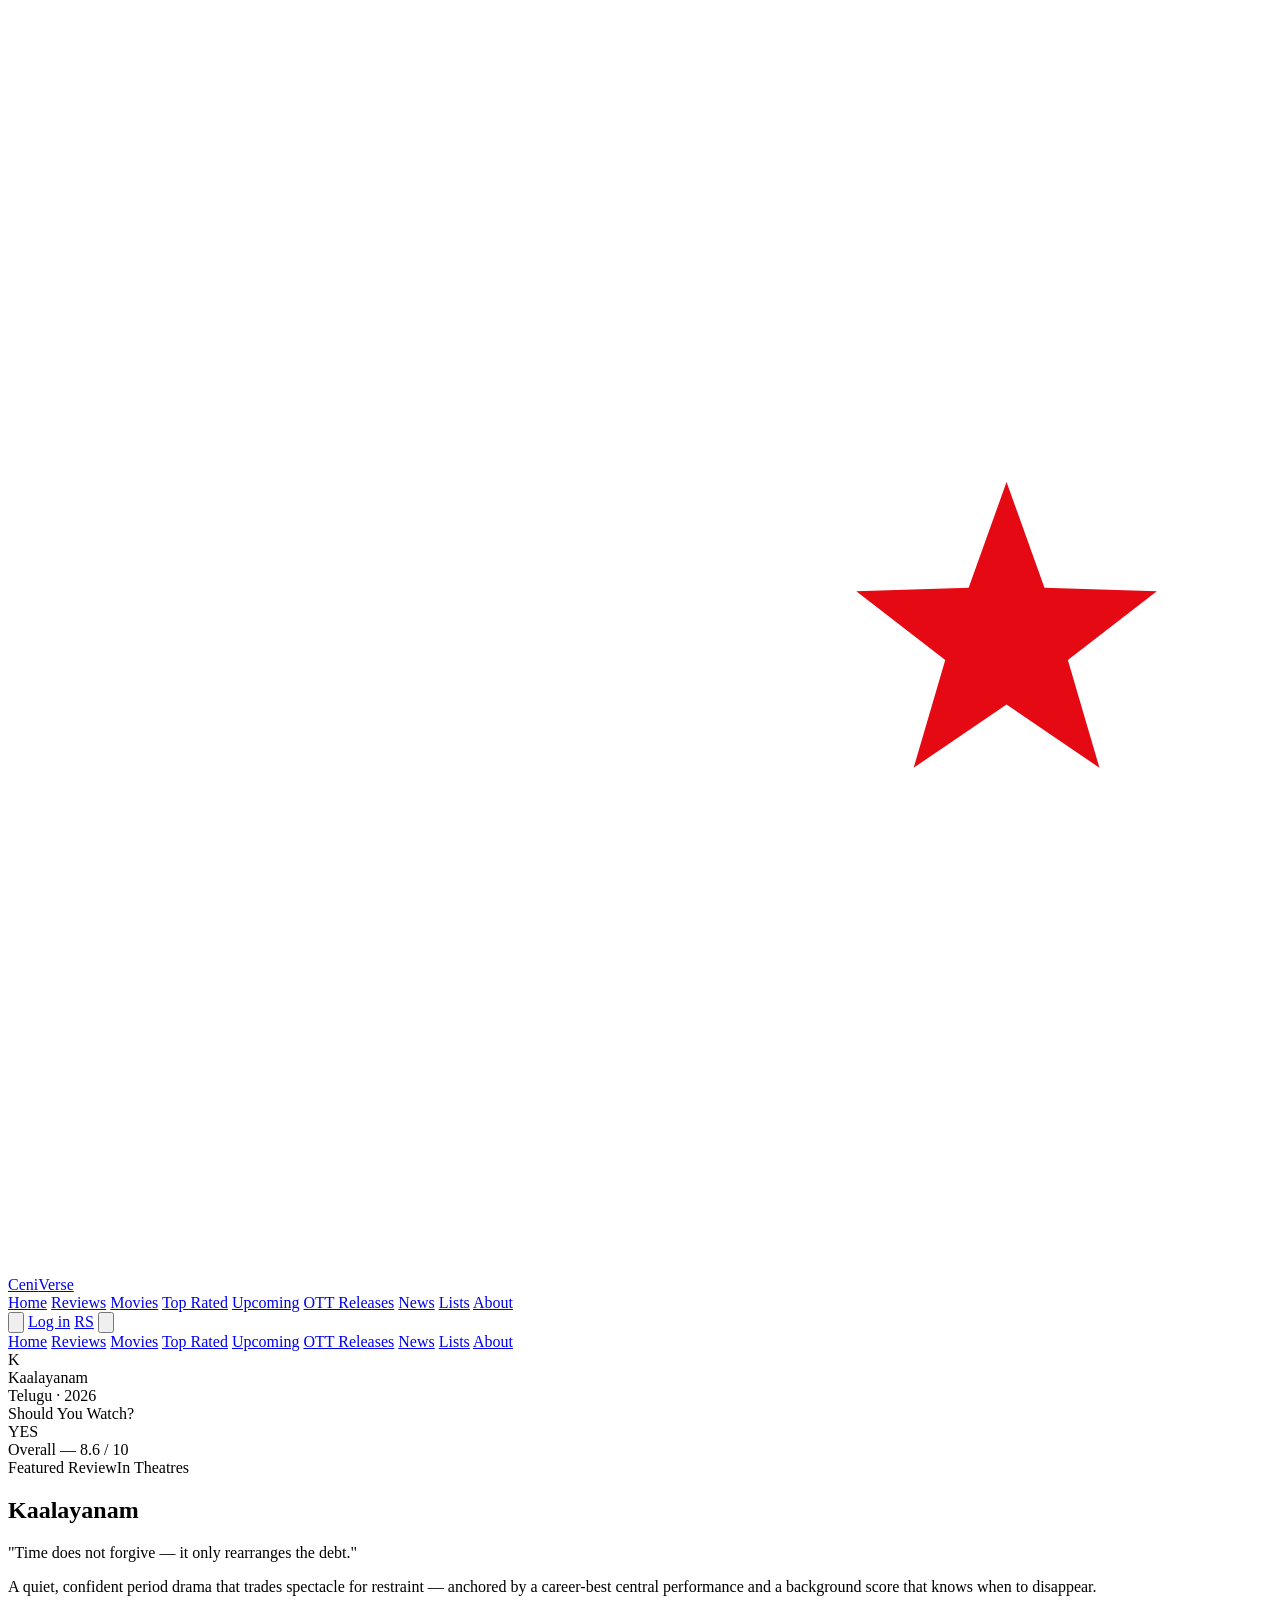
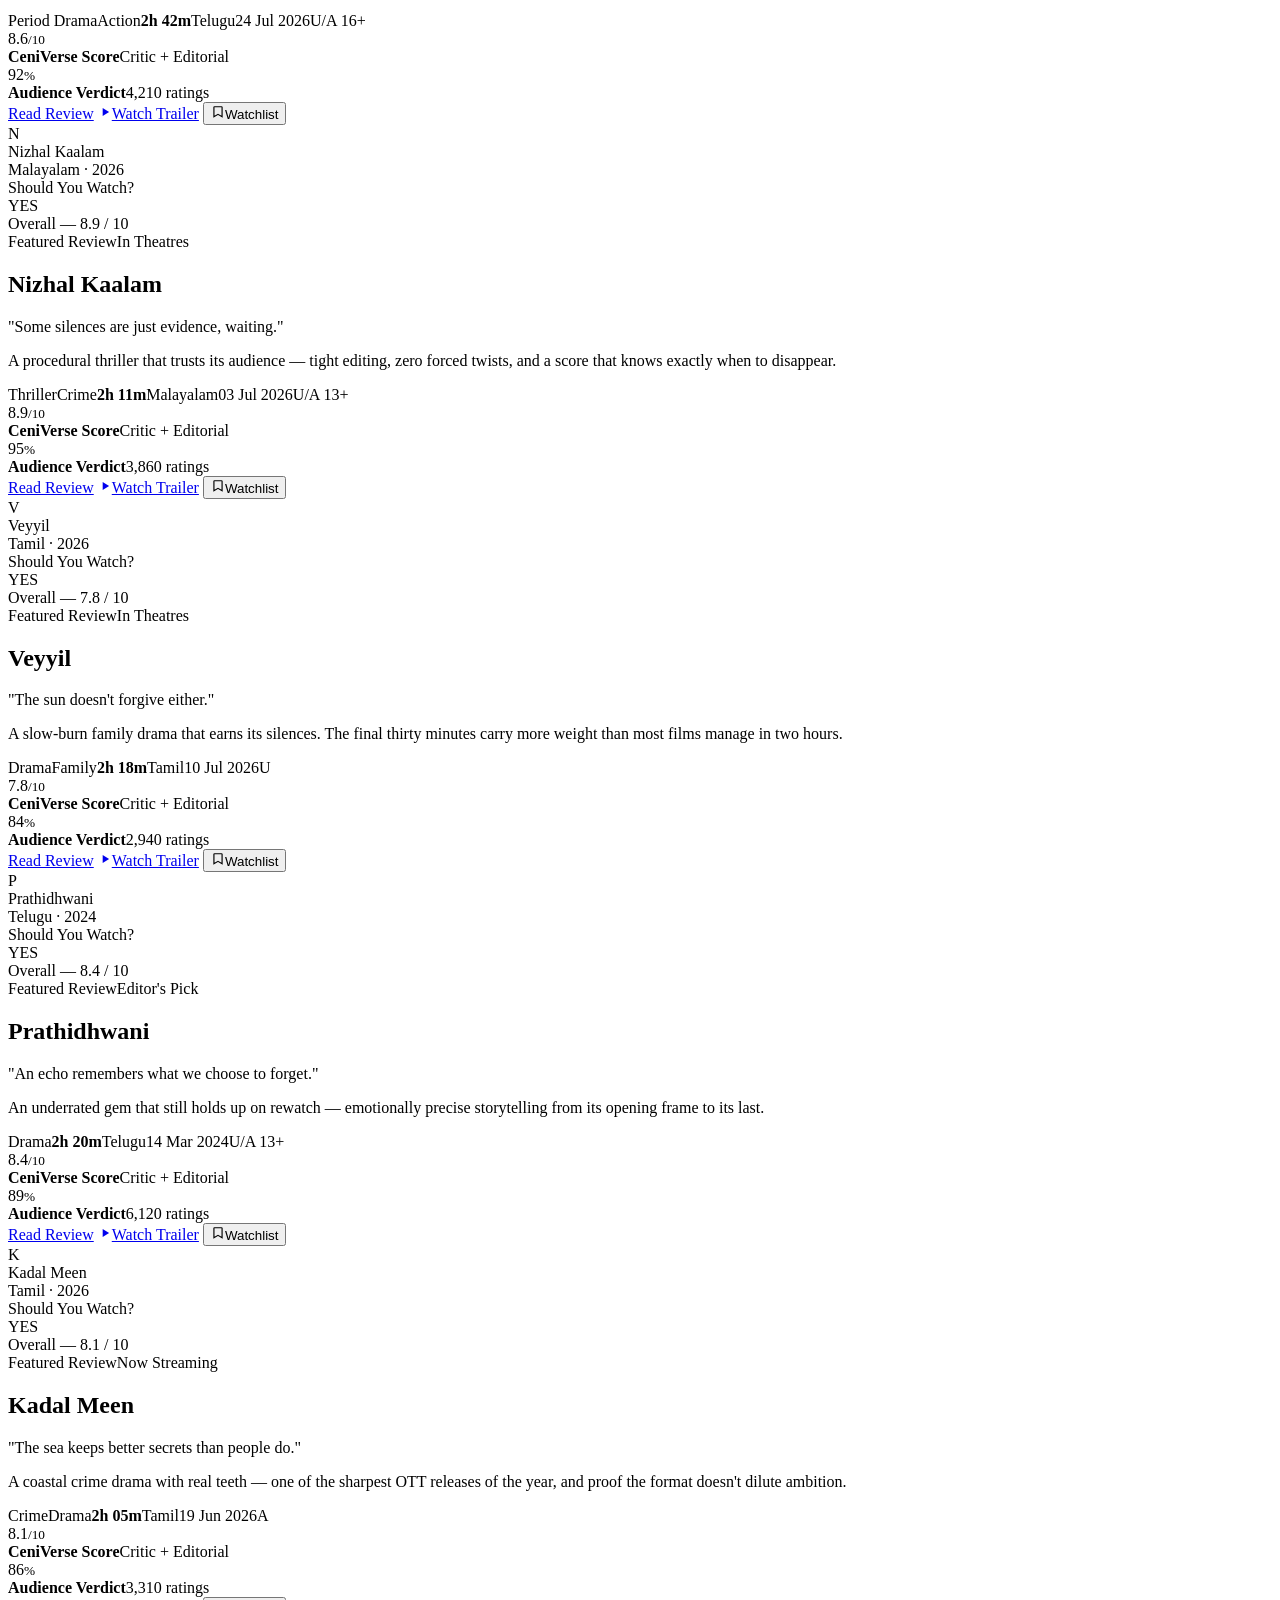
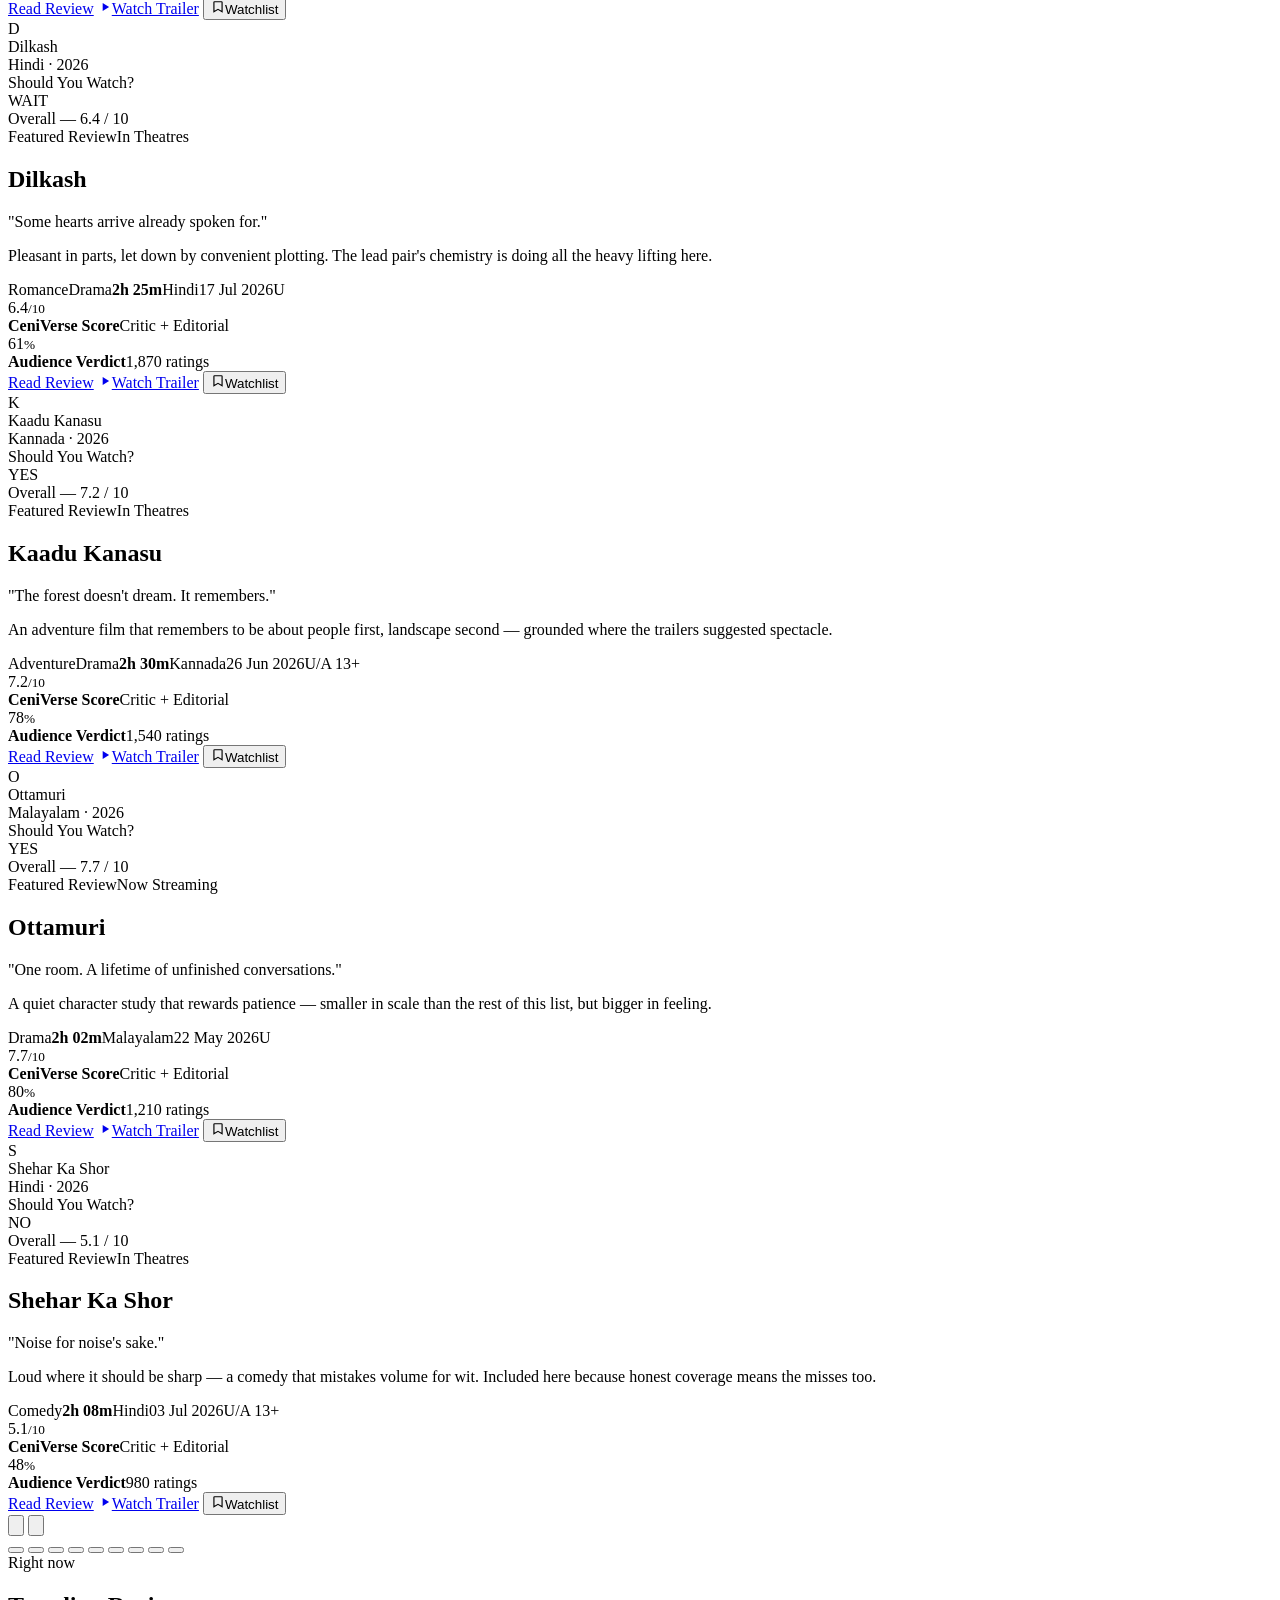
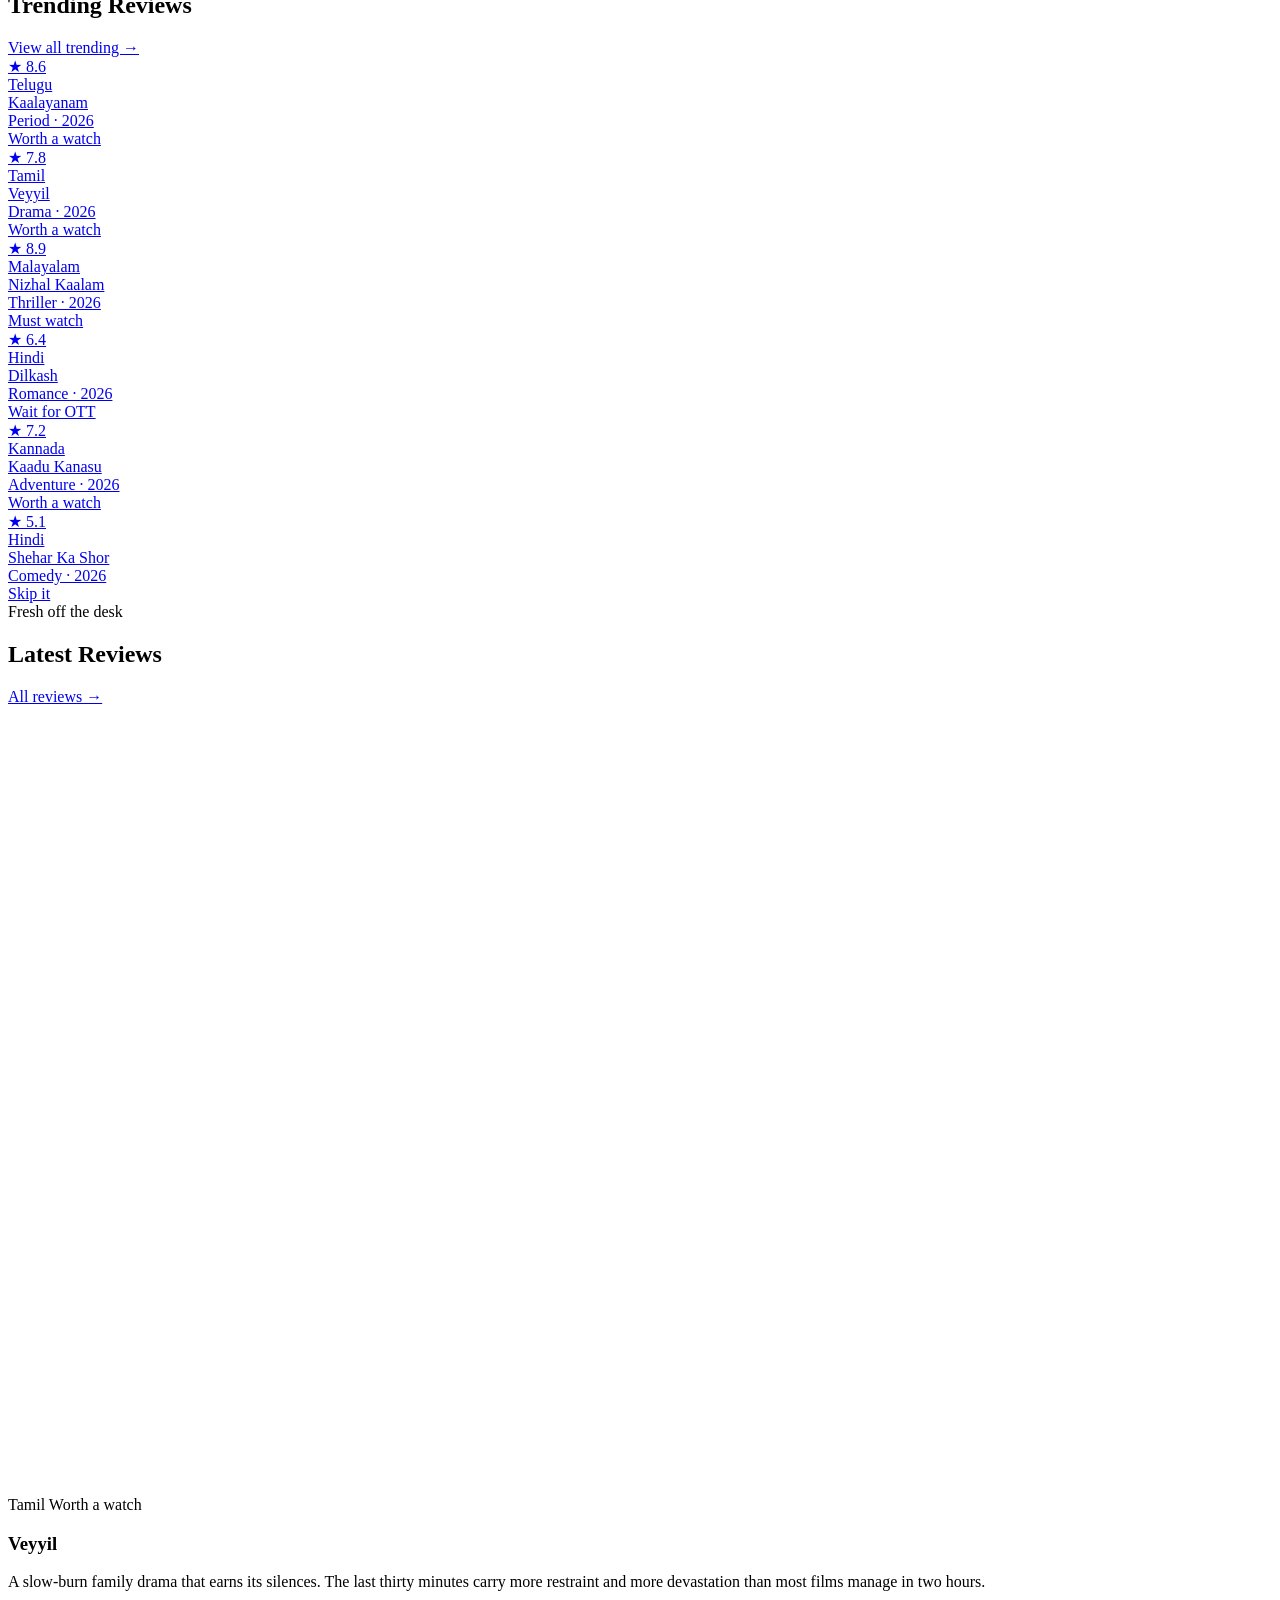
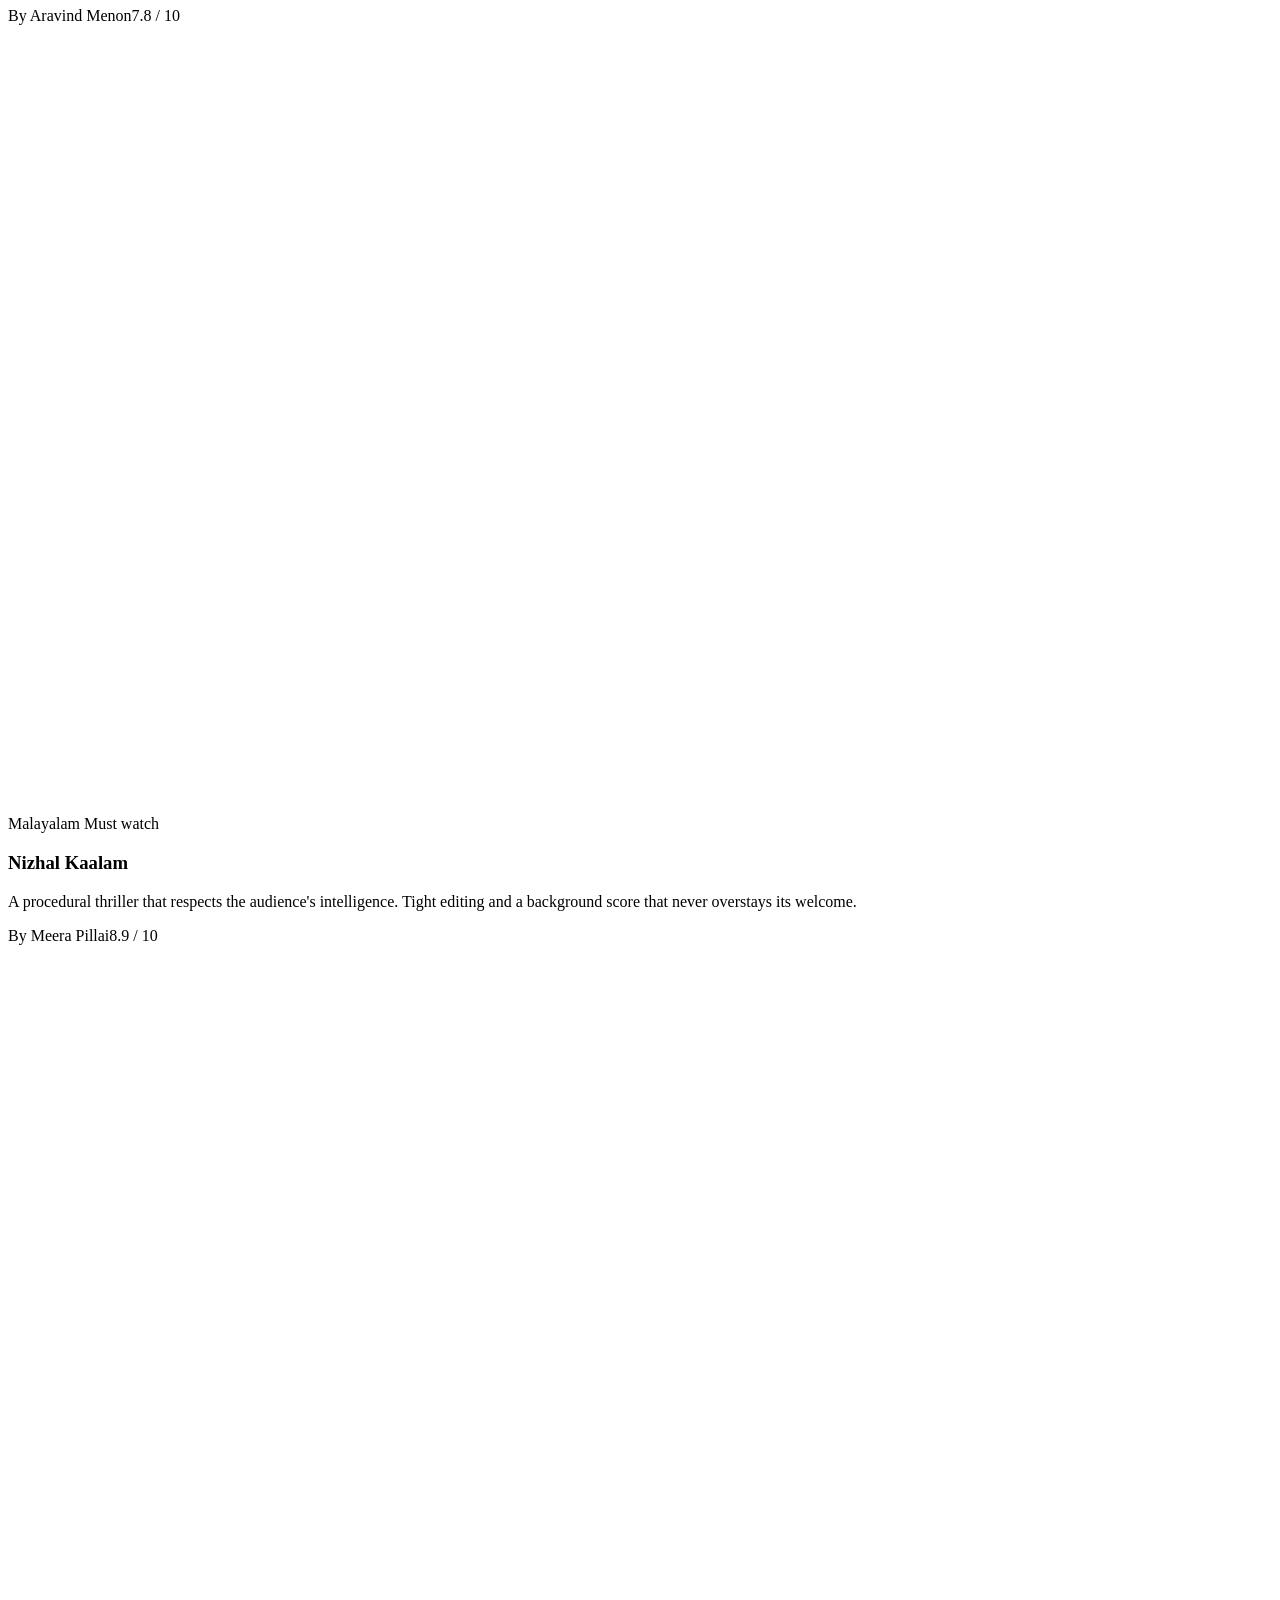
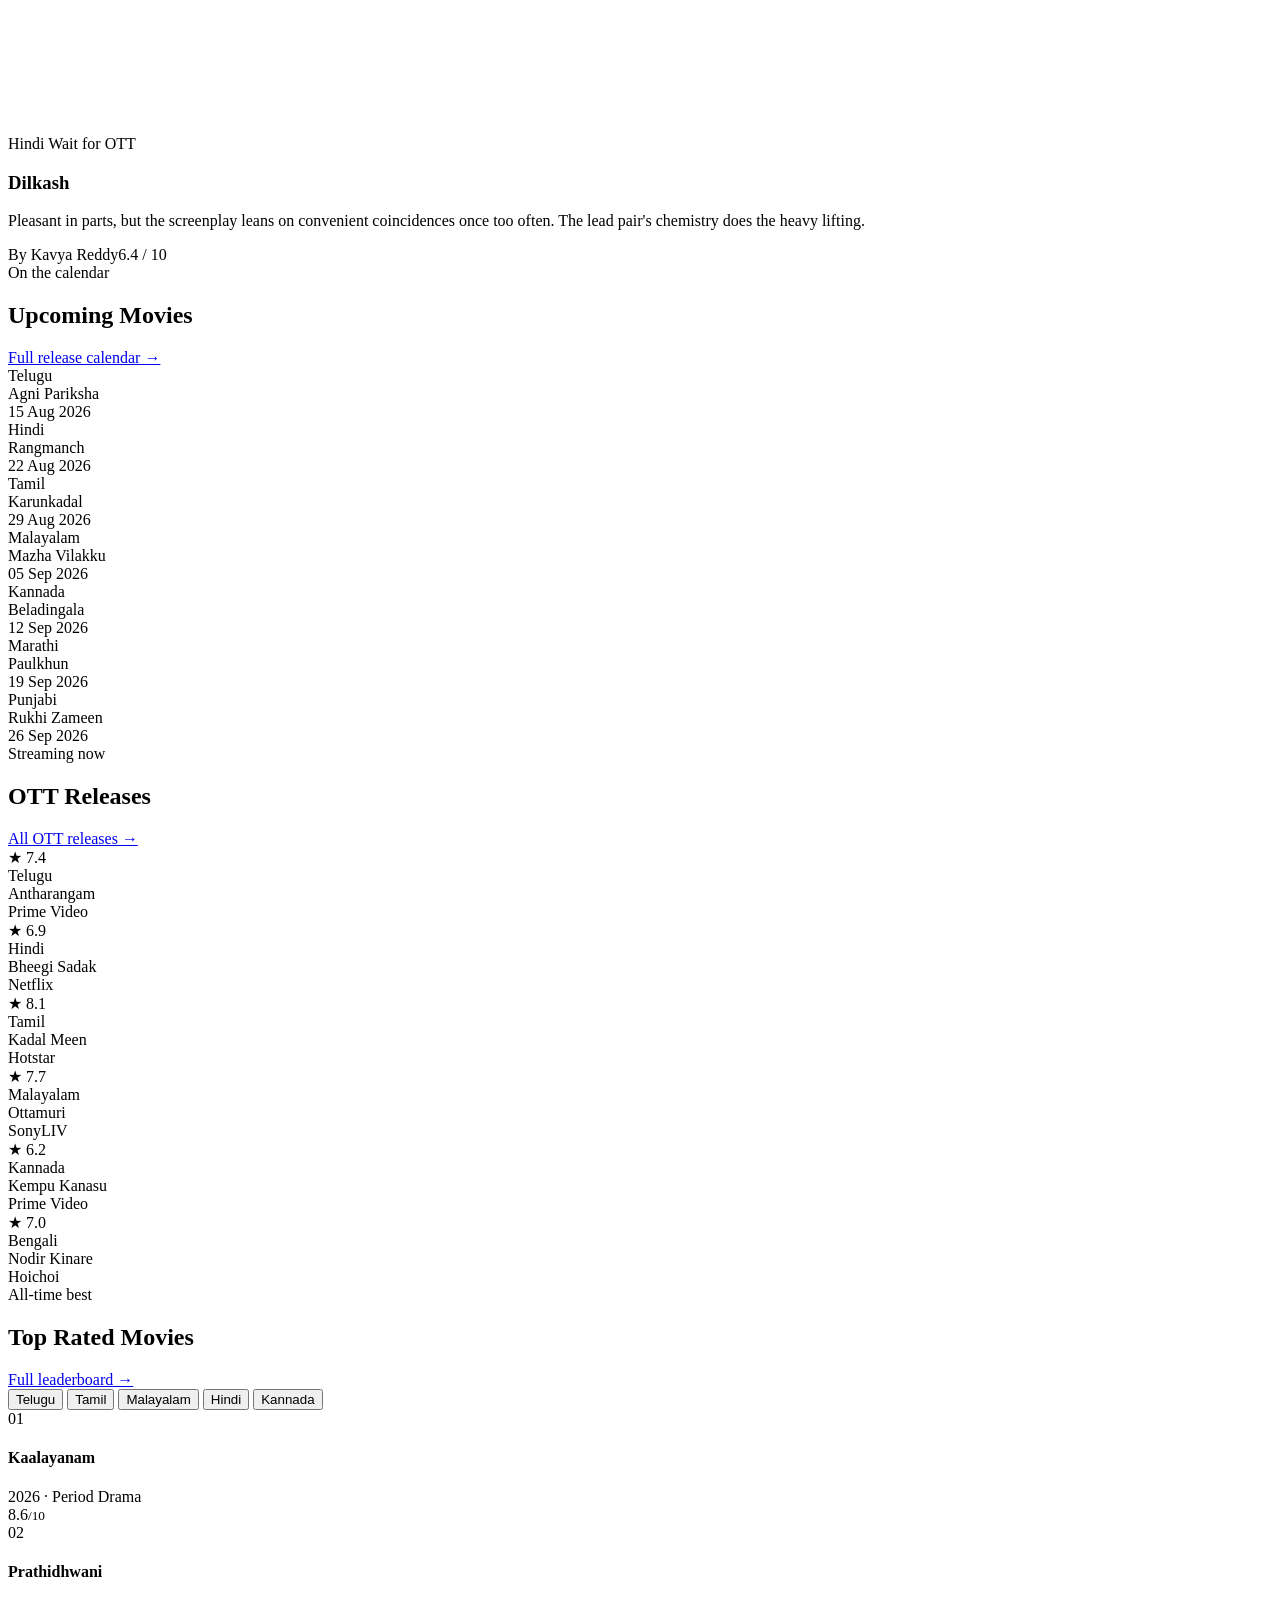
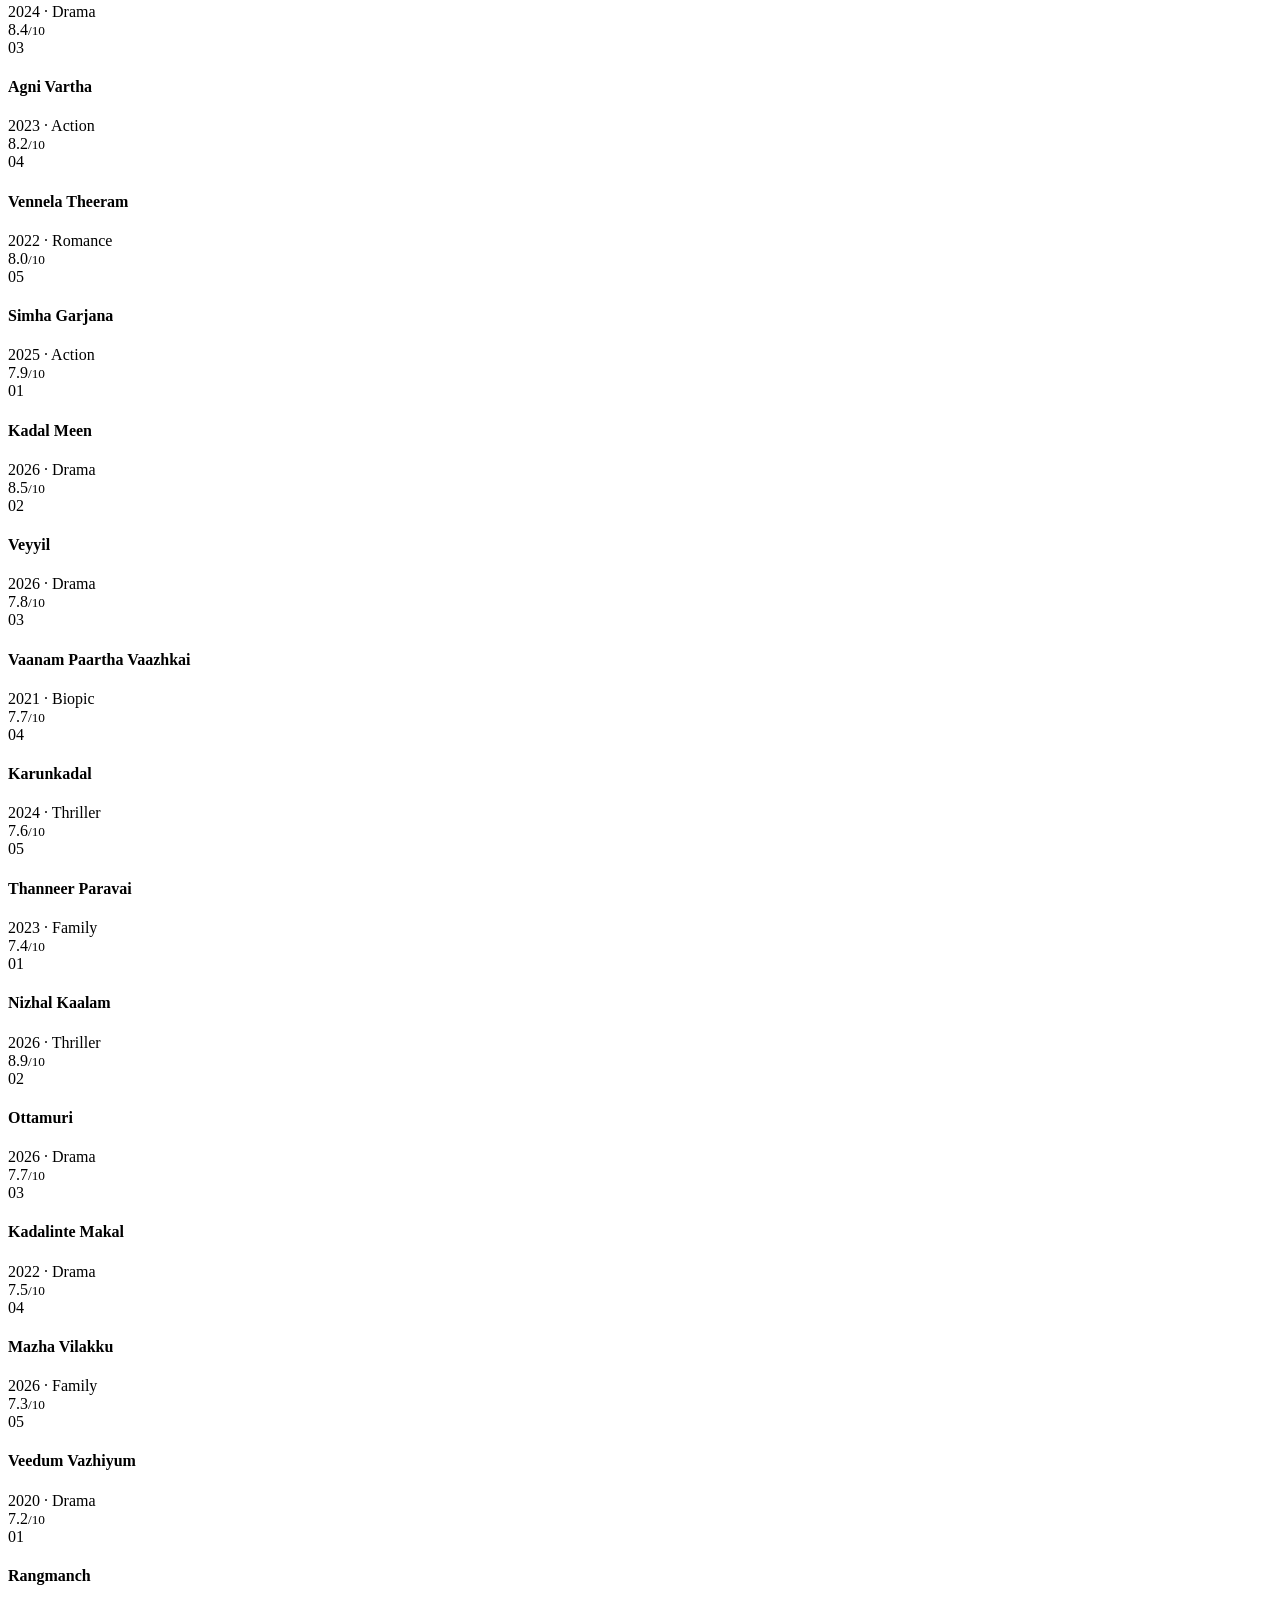
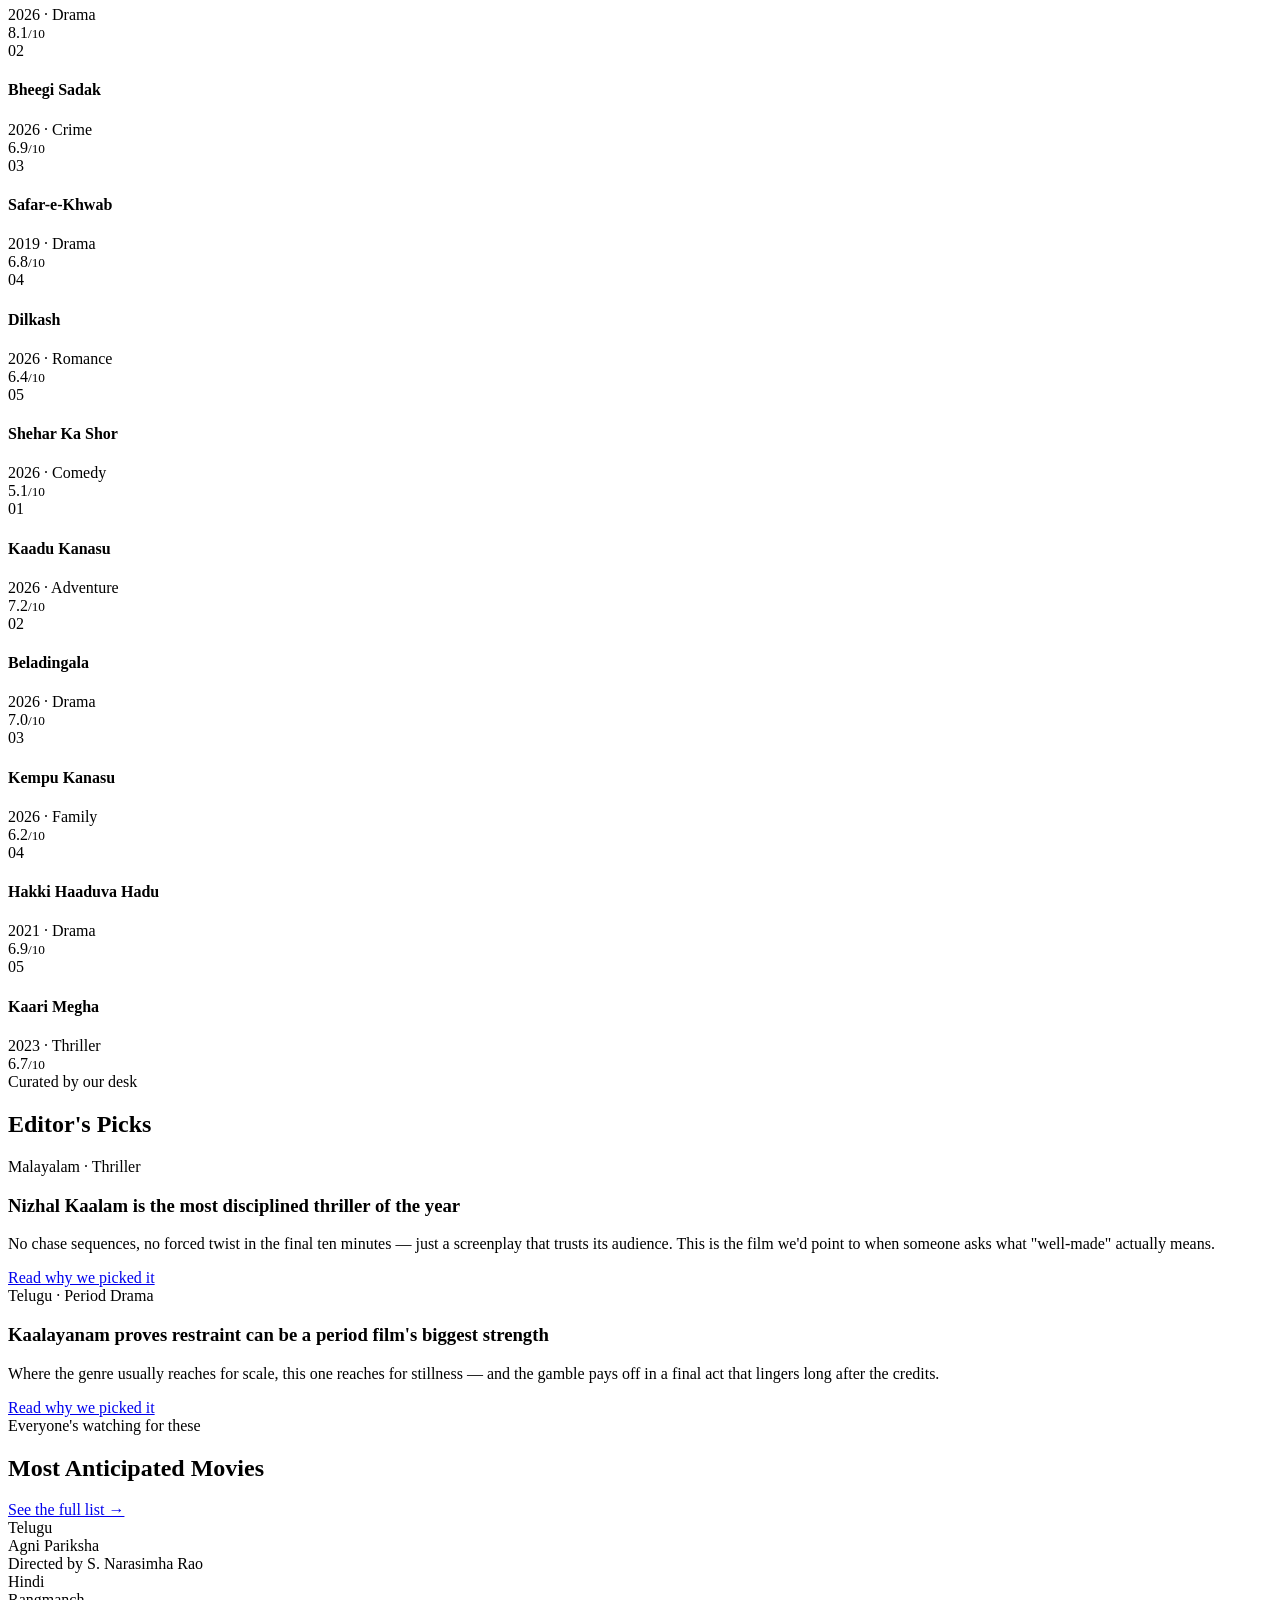
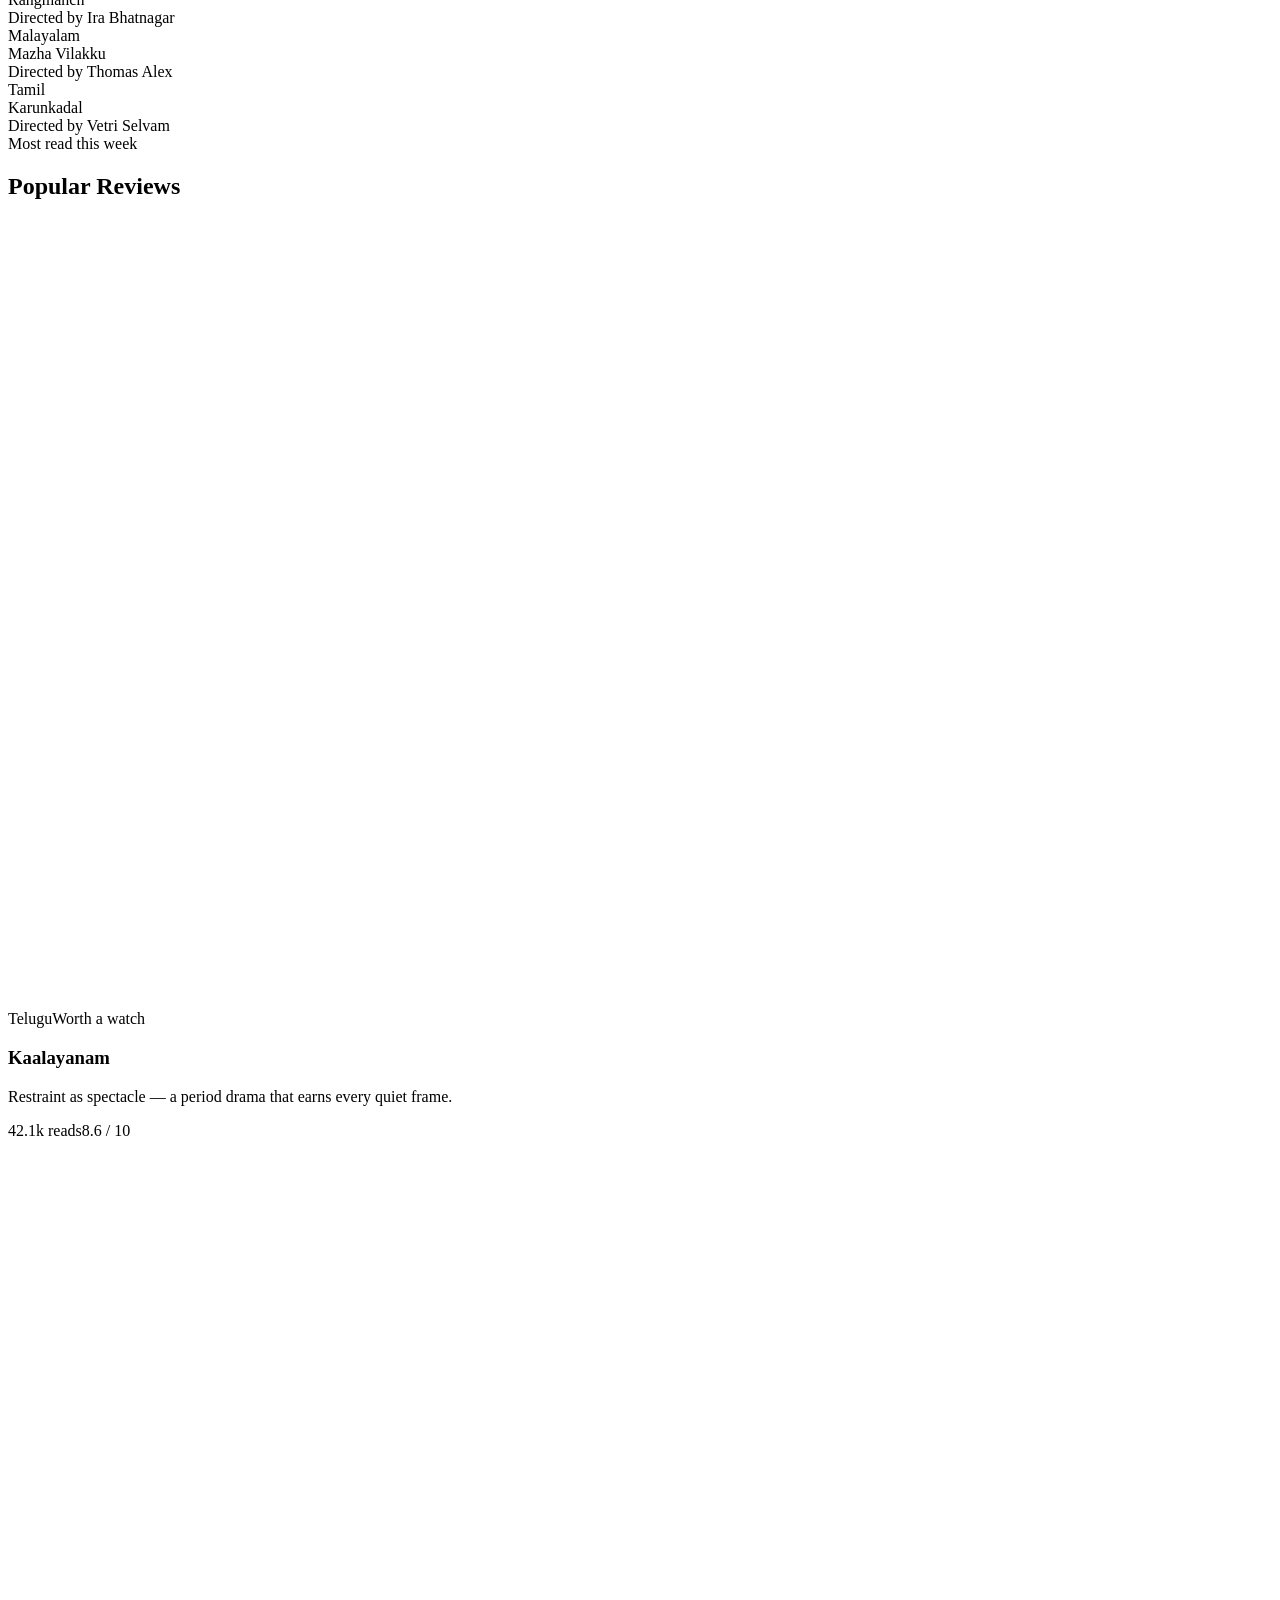
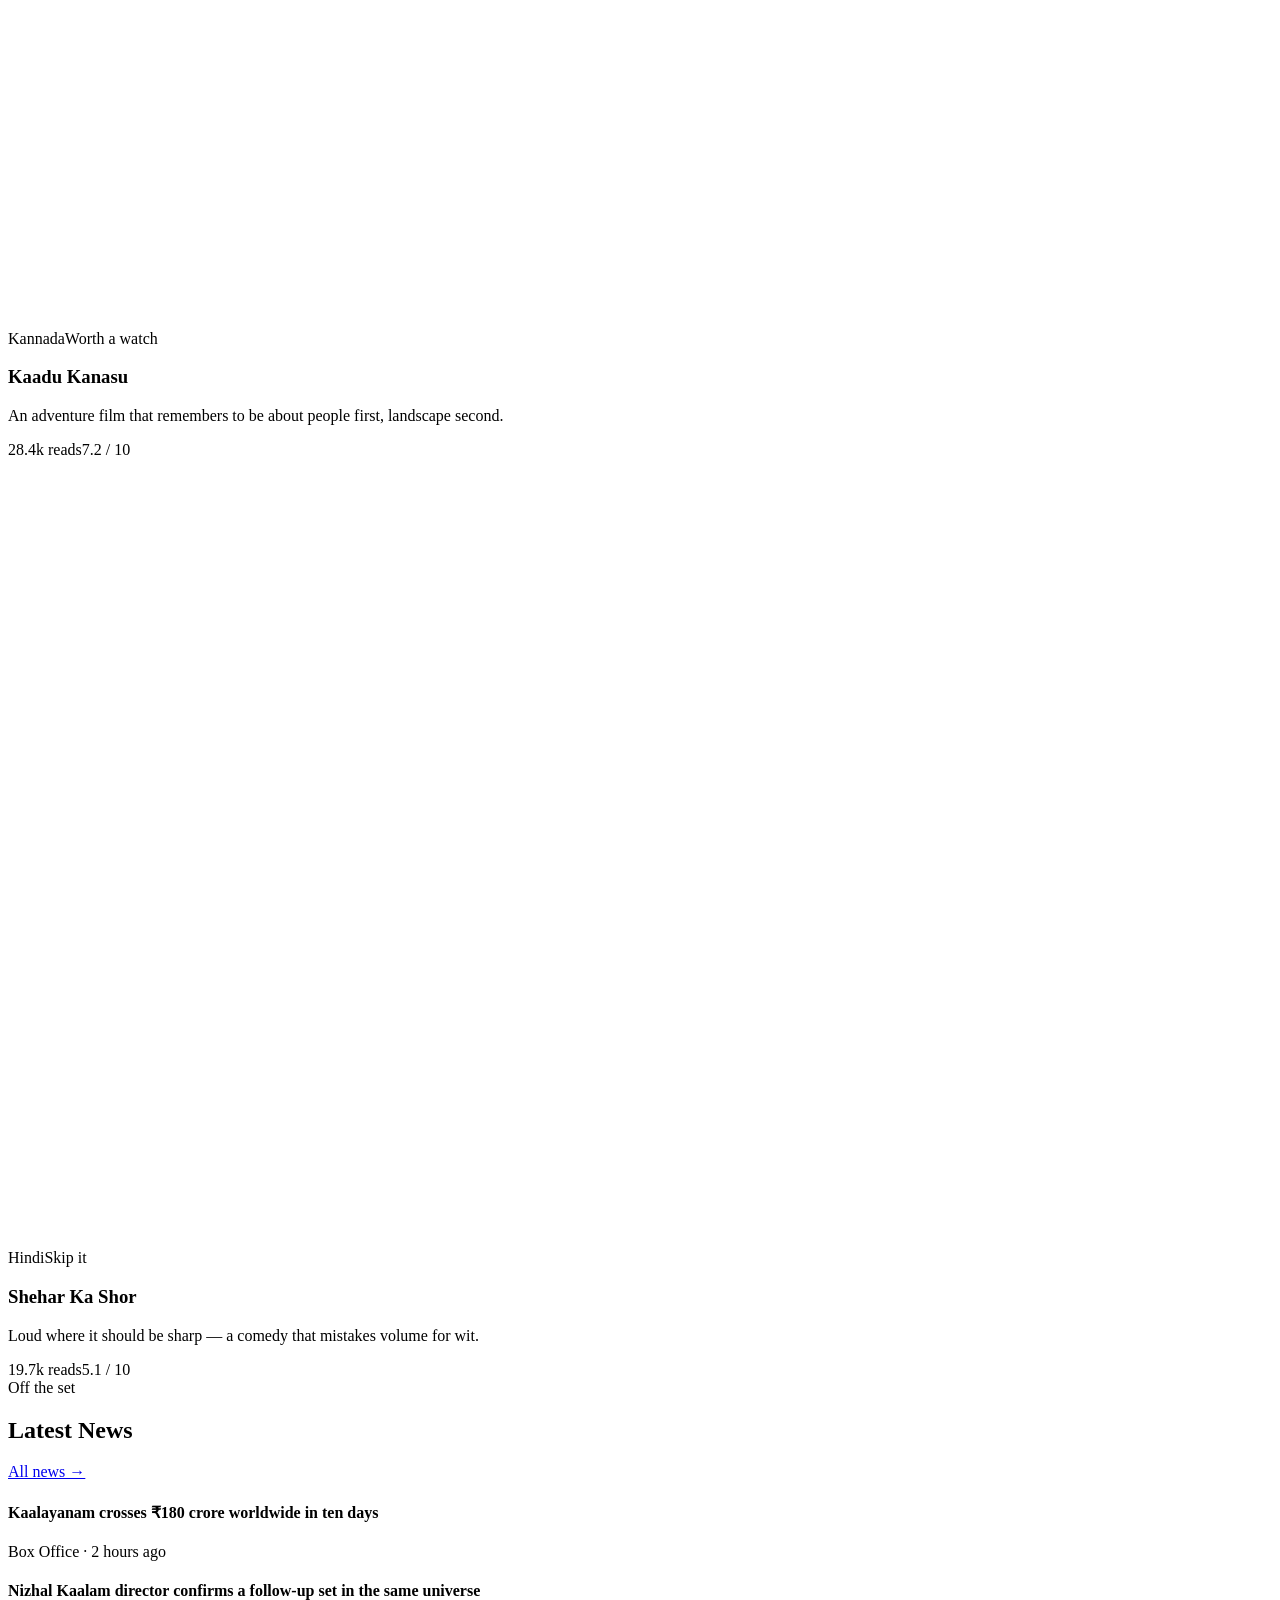
==== commit bc5c1ebe: "Rename index (4).html to index.html" ====
--- a/index.html
+++ b/index.html
@@ -79,70 +79,341 @@
   </div>
 </div>
 
-<!-- ============================= HERO ============================= -->
-<section class="hero">
-  <div class="ph-backdrop" data-tone="1" style="position:absolute;height:640px;-webkit-mask-image:linear-gradient(to bottom, black 0%, black 30%, transparent 90%);mask-image:linear-gradient(to bottom, black 0%, black 30%, transparent 90%);"></div>
-  <div class="container hero-inner">
-    <div class="hero-poster-wrap">
-      <div class="hero-poster ph-poster" data-tone="1">
-        <div class="ph-mark">
-          <div class="ph-glyph">K</div>
-          <div class="ph-title">Kaalayanam</div>
-          <div class="ph-industry">Telugu · 2026</div>
-        </div>
-      </div>
-      <div class="verdict-stub">
-        <div class="vs-label">Should You Watch?</div>
-        <div class="vs-verdict yes">YES</div>
-        <div class="vs-dash"></div>
-        <div class="vs-score">Overall — 8.6 / 10</div>
-      </div>
-    </div>
-
-    <div>
-      <div class="hero-meta-top">
-        <span class="eyebrow"><span class="dot"></span>Featured Review</span>
-        <span class="pill">In Theatres</span>
-      </div>
-      <h1 class="hero-title">Kaalayanam</h1>
-      <p class="hero-tagline">"Time does not forgive — it only rearranges the debt."</p>
-
-      <div class="hero-facts">
-        <span class="pill">Period Drama</span>
-        <span class="pill">Action</span>
-        <span class="pill"><strong>2h 42m</strong></span>
-        <span class="pill">Telugu</span>
-        <span class="pill">Released 24 Jul 2026</span>
-        <span class="pill">U/A 16+</span>
-      </div>
-
-      <div class="hero-rating-row">
-        <div class="rating-badge">
-          <div class="num">8.6<small>/10</small></div>
-          <div class="lbl"><b>CeniVerse Score</b>Critic + Editorial</div>
-        </div>
-        <div class="rating-badge">
-          <div class="num" style="color:var(--success);">92<small>%</small></div>
-          <div class="lbl"><b>Audience Verdict</b>4,210 ratings</div>
-        </div>
-      </div>
-
-      <p style="margin-top:26px;font-size:14.5px;color:var(--text-secondary);line-height:1.8;max-width:600px;">
-        A quiet, confident period drama that trades spectacle for restraint — and mostly wins that trade. Anchored by a career-best central performance and a background score that knows when to disappear, Kaalayanam is the rare tentpole release built on patience rather than noise.
-      </p>
-
-      <div class="hero-cta-row">
-        <a href="movie.html" class="btn btn-accent">Read Full Review</a>
-        <a href="#" class="btn">
-          <svg width="14" height="14" viewBox="0 0 24 24" fill="currentColor"><path d="M8 5v14l11-7z"/></svg>
-          Watch Trailer
-        </a>
-        <button class="btn btn-ghost" data-toggle="save">
-          <svg width="14" height="14" viewBox="0 0 24 24" stroke="currentColor" stroke-width="2" fill="none"><path d="M6 3h12a1 1 0 0 1 1 1v16l-7-4-7 4V4a1 1 0 0 1 1-1z"/></svg>
-          <span class="save-label">Watchlist</span>
-        </button>
-      </div>
-    </div>
+<!-- ============================= HERO CAROUSEL ============================= -->
+<section class="hero-carousel" id="heroCarousel" aria-roledescription="carousel" aria-label="Featured movies">
+
+  <!-- Slide 1 — Kaalayanam -->
+  <div class="hc-slide active" data-index="0">
+    <div class="hc-backdrop ph-backdrop" data-tone="1"></div>
+    <div class="hc-scrim"></div>
+    <div class="container">
+      <div class="hc-content">
+        <div class="hero-inner">
+          <div class="hero-poster-wrap">
+            <div class="hero-poster ph-poster" data-tone="1">
+              <div class="ph-mark"><div class="ph-glyph">K</div><div class="ph-title">Kaalayanam</div><div class="ph-industry">Telugu · 2026</div></div>
+            </div>
+            <div class="verdict-stub"><div class="vs-label">Should You Watch?</div><div class="vs-verdict yes">YES</div><div class="vs-dash"></div><div class="vs-score">Overall — 8.6 / 10</div></div>
+          </div>
+          <div>
+            <div class="hero-meta-top"><span class="eyebrow"><span class="dot"></span>Featured Review</span><span class="pill">In Theatres</span></div>
+            <h1 class="hero-title">Kaalayanam</h1>
+            <p class="hero-tagline">"Time does not forgive — it only rearranges the debt."</p>
+            <p class="hc-desc">A quiet, confident period drama that trades spectacle for restraint — anchored by a career-best central performance and a background score that knows when to disappear.</p>
+            <div class="hero-facts"><span class="pill">Period Drama</span><span class="pill">Action</span><span class="pill"><strong>2h 42m</strong></span><span class="pill">Telugu</span><span class="pill">24 Jul 2026</span><span class="pill">U/A 16+</span></div>
+            <div class="hero-rating-row">
+              <div class="rating-badge"><div class="num">8.6<small>/10</small></div><div class="lbl"><b>CeniVerse Score</b>Critic + Editorial</div></div>
+              <div class="rating-badge"><div class="num" style="color:var(--success);">92<small>%</small></div><div class="lbl"><b>Audience Verdict</b>4,210 ratings</div></div>
+            </div>
+            <div class="hero-cta-row">
+              <a href="movie.html" class="btn btn-accent">Read Review</a>
+              <a href="#" class="btn"><svg width="14" height="14" viewBox="0 0 24 24" fill="currentColor"><path d="M8 5v14l11-7z"/></svg>Watch Trailer</a>
+            
+              <button class="btn btn-ghost" data-toggle="save"><svg width="14" height="14" viewBox="0 0 24 24" stroke="currentColor" stroke-width="2" fill="none"><path d="M6 3h12a1 1 0 0 1 1 1v16l-7-4-7 4V4a1 1 0 0 1 1-1z"/></svg><span class="save-label">Watchlist</span></button>
+            </div>
+          </div>
+        </div>
+      </div>
+    </div>
+  </div>
+
+  <!-- Slide 2 — Nizhal Kaalam -->
+  <div class="hc-slide" data-index="1">
+    <div class="hc-backdrop ph-backdrop" data-tone="5"></div>
+    <div class="hc-scrim"></div>
+    <div class="container">
+      <div class="hc-content">
+        <div class="hero-inner">
+          <div class="hero-poster-wrap">
+            <div class="hero-poster ph-poster" data-tone="5">
+              <div class="ph-mark"><div class="ph-glyph">N</div><div class="ph-title">Nizhal Kaalam</div><div class="ph-industry">Malayalam · 2026</div></div>
+            </div>
+            <div class="verdict-stub"><div class="vs-label">Should You Watch?</div><div class="vs-verdict yes">YES</div><div class="vs-dash"></div><div class="vs-score">Overall — 8.9 / 10</div></div>
+          </div>
+          <div>
+            <div class="hero-meta-top"><span class="eyebrow"><span class="dot"></span>Featured Review</span><span class="pill">In Theatres</span></div>
+            <h1 class="hero-title">Nizhal Kaalam</h1>
+            <p class="hero-tagline">"Some silences are just evidence, waiting."</p>
+            <p class="hc-desc">A procedural thriller that trusts its audience — tight editing, zero forced twists, and a score that knows exactly when to disappear.</p>
+            <div class="hero-facts"><span class="pill">Thriller</span><span class="pill">Crime</span><span class="pill"><strong>2h 11m</strong></span><span class="pill">Malayalam</span><span class="pill">03 Jul 2026</span><span class="pill">U/A 13+</span></div>
+            <div class="hero-rating-row">
+              <div class="rating-badge"><div class="num">8.9<small>/10</small></div><div class="lbl"><b>CeniVerse Score</b>Critic + Editorial</div></div>
+              <div class="rating-badge"><div class="num" style="color:var(--success);">95<small>%</small></div><div class="lbl"><b>Audience Verdict</b>3,860 ratings</div></div>
+            </div>
+            <div class="hero-cta-row">
+              <a href="#" class="btn btn-accent">Read Review</a>
+              <a href="#" class="btn"><svg width="14" height="14" viewBox="0 0 24 24" fill="currentColor"><path d="M8 5v14l11-7z"/></svg>Watch Trailer</a>
+            
+              <button class="btn btn-ghost" data-toggle="save"><svg width="14" height="14" viewBox="0 0 24 24" stroke="currentColor" stroke-width="2" fill="none"><path d="M6 3h12a1 1 0 0 1 1 1v16l-7-4-7 4V4a1 1 0 0 1 1-1z"/></svg><span class="save-label">Watchlist</span></button>
+            </div>
+          </div>
+        </div>
+      </div>
+    </div>
+  </div>
+
+  <!-- Slide 3 — Veyyil -->
+  <div class="hc-slide" data-index="2">
+    <div class="hc-backdrop ph-backdrop" data-tone="3"></div>
+    <div class="hc-scrim"></div>
+    <div class="container">
+      <div class="hc-content">
+        <div class="hero-inner">
+          <div class="hero-poster-wrap">
+            <div class="hero-poster ph-poster" data-tone="3">
+              <div class="ph-mark"><div class="ph-glyph">V</div><div class="ph-title">Veyyil</div><div class="ph-industry">Tamil · 2026</div></div>
+            </div>
+            <div class="verdict-stub"><div class="vs-label">Should You Watch?</div><div class="vs-verdict yes">YES</div><div class="vs-dash"></div><div class="vs-score">Overall — 7.8 / 10</div></div>
+          </div>
+          <div>
+            <div class="hero-meta-top"><span class="eyebrow"><span class="dot"></span>Featured Review</span><span class="pill">In Theatres</span></div>
+            <h1 class="hero-title">Veyyil</h1>
+            <p class="hero-tagline">"The sun doesn't forgive either."</p>
+            <p class="hc-desc">A slow-burn family drama that earns its silences. The final thirty minutes carry more weight than most films manage in two hours.</p>
+            <div class="hero-facts"><span class="pill">Drama</span><span class="pill">Family</span><span class="pill"><strong>2h 18m</strong></span><span class="pill">Tamil</span><span class="pill">10 Jul 2026</span><span class="pill">U</span></div>
+            <div class="hero-rating-row">
+              <div class="rating-badge"><div class="num">7.8<small>/10</small></div><div class="lbl"><b>CeniVerse Score</b>Critic + Editorial</div></div>
+              <div class="rating-badge"><div class="num" style="color:var(--success);">84<small>%</small></div><div class="lbl"><b>Audience Verdict</b>2,940 ratings</div></div>
+            </div>
+            <div class="hero-cta-row">
+              <a href="#" class="btn btn-accent">Read Review</a>
+              <a href="#" class="btn"><svg width="14" height="14" viewBox="0 0 24 24" fill="currentColor"><path d="M8 5v14l11-7z"/></svg>Watch Trailer</a>
+            
+              <button class="btn btn-ghost" data-toggle="save"><svg width="14" height="14" viewBox="0 0 24 24" stroke="currentColor" stroke-width="2" fill="none"><path d="M6 3h12a1 1 0 0 1 1 1v16l-7-4-7 4V4a1 1 0 0 1 1-1z"/></svg><span class="save-label">Watchlist</span></button>
+            </div>
+          </div>
+        </div>
+      </div>
+    </div>
+  </div>
+
+  <!-- Slide 4 — Prathidhwani -->
+  <div class="hc-slide" data-index="3">
+    <div class="hc-backdrop ph-backdrop" data-tone="6"></div>
+    <div class="hc-scrim"></div>
+    <div class="container">
+      <div class="hc-content">
+        <div class="hero-inner">
+          <div class="hero-poster-wrap">
+            <div class="hero-poster ph-poster" data-tone="6">
+              <div class="ph-mark"><div class="ph-glyph">P</div><div class="ph-title">Prathidhwani</div><div class="ph-industry">Telugu · 2024</div></div>
+            </div>
+            <div class="verdict-stub"><div class="vs-label">Should You Watch?</div><div class="vs-verdict yes">YES</div><div class="vs-dash"></div><div class="vs-score">Overall — 8.4 / 10</div></div>
+          </div>
+          <div>
+            <div class="hero-meta-top"><span class="eyebrow"><span class="dot"></span>Featured Review</span><span class="pill">Editor's Pick</span></div>
+            <h1 class="hero-title">Prathidhwani</h1>
+            <p class="hero-tagline">"An echo remembers what we choose to forget."</p>
+            <p class="hc-desc">An underrated gem that still holds up on rewatch — emotionally precise storytelling from its opening frame to its last.</p>
+            <div class="hero-facts"><span class="pill">Drama</span><span class="pill"><strong>2h 20m</strong></span><span class="pill">Telugu</span><span class="pill">14 Mar 2024</span><span class="pill">U/A 13+</span></div>
+            <div class="hero-rating-row">
+              <div class="rating-badge"><div class="num">8.4<small>/10</small></div><div class="lbl"><b>CeniVerse Score</b>Critic + Editorial</div></div>
+              <div class="rating-badge"><div class="num" style="color:var(--success);">89<small>%</small></div><div class="lbl"><b>Audience Verdict</b>6,120 ratings</div></div>
+            </div>
+            <div class="hero-cta-row">
+              <a href="#" class="btn btn-accent">Read Review</a>
+              <a href="#" class="btn"><svg width="14" height="14" viewBox="0 0 24 24" fill="currentColor"><path d="M8 5v14l11-7z"/></svg>Watch Trailer</a>
+            
+              <button class="btn btn-ghost" data-toggle="save"><svg width="14" height="14" viewBox="0 0 24 24" stroke="currentColor" stroke-width="2" fill="none"><path d="M6 3h12a1 1 0 0 1 1 1v16l-7-4-7 4V4a1 1 0 0 1 1-1z"/></svg><span class="save-label">Watchlist</span></button>
+            </div>
+          </div>
+        </div>
+      </div>
+    </div>
+  </div>
+
+  <!-- Slide 5 — Kadal Meen -->
+  <div class="hc-slide" data-index="4">
+    <div class="hc-backdrop ph-backdrop" data-tone="8"></div>
+    <div class="hc-scrim"></div>
+    <div class="container">
+      <div class="hc-content">
+        <div class="hero-inner">
+          <div class="hero-poster-wrap">
+            <div class="hero-poster ph-poster" data-tone="8">
+              <div class="ph-mark"><div class="ph-glyph">K</div><div class="ph-title">Kadal Meen</div><div class="ph-industry">Tamil · 2026</div></div>
+            </div>
+            <div class="verdict-stub"><div class="vs-label">Should You Watch?</div><div class="vs-verdict yes">YES</div><div class="vs-dash"></div><div class="vs-score">Overall — 8.1 / 10</div></div>
+          </div>
+          <div>
+            <div class="hero-meta-top"><span class="eyebrow"><span class="dot"></span>Featured Review</span><span class="pill">Now Streaming</span></div>
+            <h1 class="hero-title">Kadal Meen</h1>
+            <p class="hero-tagline">"The sea keeps better secrets than people do."</p>
+            <p class="hc-desc">A coastal crime drama with real teeth — one of the sharpest OTT releases of the year, and proof the format doesn't dilute ambition.</p>
+            <div class="hero-facts"><span class="pill">Crime</span><span class="pill">Drama</span><span class="pill"><strong>2h 05m</strong></span><span class="pill">Tamil</span><span class="pill">19 Jun 2026</span><span class="pill">A</span></div>
+            <div class="hero-rating-row">
+              <div class="rating-badge"><div class="num">8.1<small>/10</small></div><div class="lbl"><b>CeniVerse Score</b>Critic + Editorial</div></div>
+              <div class="rating-badge"><div class="num" style="color:var(--success);">86<small>%</small></div><div class="lbl"><b>Audience Verdict</b>3,310 ratings</div></div>
+            </div>
+            <div class="hero-cta-row">
+              <a href="#" class="btn btn-accent">Read Review</a>
+              <a href="#" class="btn"><svg width="14" height="14" viewBox="0 0 24 24" fill="currentColor"><path d="M8 5v14l11-7z"/></svg>Watch Trailer</a>
+            
+              <button class="btn btn-ghost" data-toggle="save"><svg width="14" height="14" viewBox="0 0 24 24" stroke="currentColor" stroke-width="2" fill="none"><path d="M6 3h12a1 1 0 0 1 1 1v16l-7-4-7 4V4a1 1 0 0 1 1-1z"/></svg><span class="save-label">Watchlist</span></button>
+            </div>
+          </div>
+        </div>
+      </div>
+    </div>
+  </div>
+
+  <!-- Slide 6 — Dilkash -->
+  <div class="hc-slide" data-index="5">
+    <div class="hc-backdrop ph-backdrop" data-tone="2"></div>
+    <div class="hc-scrim"></div>
+    <div class="container">
+      <div class="hc-content">
+        <div class="hero-inner">
+          <div class="hero-poster-wrap">
+            <div class="hero-poster ph-poster" data-tone="2">
+              <div class="ph-mark"><div class="ph-glyph">D</div><div class="ph-title">Dilkash</div><div class="ph-industry">Hindi · 2026</div></div>
+            </div>
+            <div class="verdict-stub"><div class="vs-label">Should You Watch?</div><div class="vs-verdict wait">WAIT</div><div class="vs-dash"></div><div class="vs-score">Overall — 6.4 / 10</div></div>
+          </div>
+          <div>
+            <div class="hero-meta-top"><span class="eyebrow"><span class="dot"></span>Featured Review</span><span class="pill">In Theatres</span></div>
+            <h1 class="hero-title">Dilkash</h1>
+            <p class="hero-tagline">"Some hearts arrive already spoken for."</p>
+            <p class="hc-desc">Pleasant in parts, let down by convenient plotting. The lead pair's chemistry is doing all the heavy lifting here.</p>
+            <div class="hero-facts"><span class="pill">Romance</span><span class="pill">Drama</span><span class="pill"><strong>2h 25m</strong></span><span class="pill">Hindi</span><span class="pill">17 Jul 2026</span><span class="pill">U</span></div>
+            <div class="hero-rating-row">
+              <div class="rating-badge"><div class="num">6.4<small>/10</small></div><div class="lbl"><b>CeniVerse Score</b>Critic + Editorial</div></div>
+              <div class="rating-badge"><div class="num" style="color:var(--accent-2);">61<small>%</small></div><div class="lbl"><b>Audience Verdict</b>1,870 ratings</div></div>
+            </div>
+            <div class="hero-cta-row">
+              <a href="#" class="btn btn-accent">Read Review</a>
+              <a href="#" class="btn"><svg width="14" height="14" viewBox="0 0 24 24" fill="currentColor"><path d="M8 5v14l11-7z"/></svg>Watch Trailer</a>
+            
+              <button class="btn btn-ghost" data-toggle="save"><svg width="14" height="14" viewBox="0 0 24 24" stroke="currentColor" stroke-width="2" fill="none"><path d="M6 3h12a1 1 0 0 1 1 1v16l-7-4-7 4V4a1 1 0 0 1 1-1z"/></svg><span class="save-label">Watchlist</span></button>
+            </div>
+          </div>
+        </div>
+      </div>
+    </div>
+  </div>
+
+  <!-- Slide 7 — Kaadu Kanasu -->
+  <div class="hc-slide" data-index="6">
+    <div class="hc-backdrop ph-backdrop" data-tone="7"></div>
+    <div class="hc-scrim"></div>
+    <div class="container">
+      <div class="hc-content">
+        <div class="hero-inner">
+          <div class="hero-poster-wrap">
+            <div class="hero-poster ph-poster" data-tone="7">
+              <div class="ph-mark"><div class="ph-glyph">K</div><div class="ph-title">Kaadu Kanasu</div><div class="ph-industry">Kannada · 2026</div></div>
+            </div>
+            <div class="verdict-stub"><div class="vs-label">Should You Watch?</div><div class="vs-verdict yes">YES</div><div class="vs-dash"></div><div class="vs-score">Overall — 7.2 / 10</div></div>
+          </div>
+          <div>
+            <div class="hero-meta-top"><span class="eyebrow"><span class="dot"></span>Featured Review</span><span class="pill">In Theatres</span></div>
+            <h1 class="hero-title">Kaadu Kanasu</h1>
+            <p class="hero-tagline">"The forest doesn't dream. It remembers."</p>
+            <p class="hc-desc">An adventure film that remembers to be about people first, landscape second — grounded where the trailers suggested spectacle.</p>
+            <div class="hero-facts"><span class="pill">Adventure</span><span class="pill">Drama</span><span class="pill"><strong>2h 30m</strong></span><span class="pill">Kannada</span><span class="pill">26 Jun 2026</span><span class="pill">U/A 13+</span></div>
+            <div class="hero-rating-row">
+              <div class="rating-badge"><div class="num">7.2<small>/10</small></div><div class="lbl"><b>CeniVerse Score</b>Critic + Editorial</div></div>
+              <div class="rating-badge"><div class="num" style="color:var(--success);">78<small>%</small></div><div class="lbl"><b>Audience Verdict</b>1,540 ratings</div></div>
+            </div>
+            <div class="hero-cta-row">
+              <a href="#" class="btn btn-accent">Read Review</a>
+              <a href="#" class="btn"><svg width="14" height="14" viewBox="0 0 24 24" fill="currentColor"><path d="M8 5v14l11-7z"/></svg>Watch Trailer</a>
+            
+              <button class="btn btn-ghost" data-toggle="save"><svg width="14" height="14" viewBox="0 0 24 24" stroke="currentColor" stroke-width="2" fill="none"><path d="M6 3h12a1 1 0 0 1 1 1v16l-7-4-7 4V4a1 1 0 0 1 1-1z"/></svg><span class="save-label">Watchlist</span></button>
+            </div>
+          </div>
+        </div>
+      </div>
+    </div>
+  </div>
+
+  <!-- Slide 8 — Ottamuri -->
+  <div class="hc-slide" data-index="7">
+    <div class="hc-backdrop ph-backdrop" data-tone="4"></div>
+    <div class="hc-scrim"></div>
+    <div class="container">
+      <div class="hc-content">
+        <div class="hero-inner">
+          <div class="hero-poster-wrap">
+            <div class="hero-poster ph-poster" data-tone="4">
+              <div class="ph-mark"><div class="ph-glyph">O</div><div class="ph-title">Ottamuri</div><div class="ph-industry">Malayalam · 2026</div></div>
+            </div>
+            <div class="verdict-stub"><div class="vs-label">Should You Watch?</div><div class="vs-verdict yes">YES</div><div class="vs-dash"></div><div class="vs-score">Overall — 7.7 / 10</div></div>
+          </div>
+          <div>
+            <div class="hero-meta-top"><span class="eyebrow"><span class="dot"></span>Featured Review</span><span class="pill">Now Streaming</span></div>
+            <h1 class="hero-title">Ottamuri</h1>
+            <p class="hero-tagline">"One room. A lifetime of unfinished conversations."</p>
+            <p class="hc-desc">A quiet character study that rewards patience — smaller in scale than the rest of this list, but bigger in feeling.</p>
+            <div class="hero-facts"><span class="pill">Drama</span><span class="pill"><strong>2h 02m</strong></span><span class="pill">Malayalam</span><span class="pill">22 May 2026</span><span class="pill">U</span></div>
+            <div class="hero-rating-row">
+              <div class="rating-badge"><div class="num">7.7<small>/10</small></div><div class="lbl"><b>CeniVerse Score</b>Critic + Editorial</div></div>
+              <div class="rating-badge"><div class="num" style="color:var(--success);">80<small>%</small></div><div class="lbl"><b>Audience Verdict</b>1,210 ratings</div></div>
+            </div>
+            <div class="hero-cta-row">
+              <a href="#" class="btn btn-accent">Read Review</a>
+              <a href="#" class="btn"><svg width="14" height="14" viewBox="0 0 24 24" fill="currentColor"><path d="M8 5v14l11-7z"/></svg>Watch Trailer</a>
+            
+              <button class="btn btn-ghost" data-toggle="save"><svg width="14" height="14" viewBox="0 0 24 24" stroke="currentColor" stroke-width="2" fill="none"><path d="M6 3h12a1 1 0 0 1 1 1v16l-7-4-7 4V4a1 1 0 0 1 1-1z"/></svg><span class="save-label">Watchlist</span></button>
+            </div>
+          </div>
+        </div>
+      </div>
+    </div>
+  </div>
+
+  <!-- Slide 9 — Shehar Ka Shor -->
+  <div class="hc-slide" data-index="8">
+    <div class="hc-backdrop ph-backdrop" data-tone="3"></div>
+    <div class="hc-scrim"></div>
+    <div class="container">
+      <div class="hc-content">
+        <div class="hero-inner">
+          <div class="hero-poster-wrap">
+            <div class="hero-poster ph-poster" data-tone="3">
+              <div class="ph-mark"><div class="ph-glyph">S</div><div class="ph-title">Shehar Ka Shor</div><div class="ph-industry">Hindi · 2026</div></div>
+            </div>
+            <div class="verdict-stub"><div class="vs-label">Should You Watch?</div><div class="vs-verdict no">NO</div><div class="vs-dash"></div><div class="vs-score">Overall — 5.1 / 10</div></div>
+          </div>
+          <div>
+            <div class="hero-meta-top"><span class="eyebrow"><span class="dot"></span>Featured Review</span><span class="pill">In Theatres</span></div>
+            <h1 class="hero-title">Shehar Ka Shor</h1>
+            <p class="hero-tagline">"Noise for noise's sake."</p>
+            <p class="hc-desc">Loud where it should be sharp — a comedy that mistakes volume for wit. Included here because honest coverage means the misses too.</p>
+            <div class="hero-facts"><span class="pill">Comedy</span><span class="pill"><strong>2h 08m</strong></span><span class="pill">Hindi</span><span class="pill">03 Jul 2026</span><span class="pill">U/A 13+</span></div>
+            <div class="hero-rating-row">
+              <div class="rating-badge"><div class="num">5.1<small>/10</small></div><div class="lbl"><b>CeniVerse Score</b>Critic + Editorial</div></div>
+              <div class="rating-badge"><div class="num" style="color:var(--accent);">48<small>%</small></div><div class="lbl"><b>Audience Verdict</b>980 ratings</div></div>
+            </div>
+            <div class="hero-cta-row">
+              <a href="#" class="btn btn-accent">Read Review</a>
+              <a href="#" class="btn"><svg width="14" height="14" viewBox="0 0 24 24" fill="currentColor"><path d="M8 5v14l11-7z"/></svg>Watch Trailer</a>
+            
+              <button class="btn btn-ghost" data-toggle="save"><svg width="14" height="14" viewBox="0 0 24 24" stroke="currentColor" stroke-width="2" fill="none"><path d="M6 3h12a1 1 0 0 1 1 1v16l-7-4-7 4V4a1 1 0 0 1 1-1z"/></svg><span class="save-label">Watchlist</span></button>
+            </div>
+          </div>
+        </div>
+      </div>
+    </div>
+  </div>
+
+  <button class="hc-arrow hc-arrow-left" id="hcPrev" aria-label="Previous movie">
+    <svg viewBox="0 0 24 24" stroke-width="2" stroke-linecap="round" stroke-linejoin="round"><path d="M15 18l-6-6 6-6"/></svg>
+  </button>
+  <button class="hc-arrow hc-arrow-right" id="hcNext" aria-label="Next movie">
+    <svg viewBox="0 0 24 24" stroke-width="2" stroke-linecap="round" stroke-linejoin="round"><path d="M9 6l6 6-6 6"/></svg>
+  </button>
+
+  <div class="hc-dots" id="hcDots" role="tablist" aria-label="Select featured movie">
+    <button class="hc-dot active" data-slide="0" aria-label="Kaalayanam" role="tab" aria-selected="true"></button>
+    <button class="hc-dot" data-slide="1" aria-label="Nizhal Kaalam" role="tab" aria-selected="false"></button>
+    <button class="hc-dot" data-slide="2" aria-label="Veyyil" role="tab" aria-selected="false"></button>
+    <button class="hc-dot" data-slide="3" aria-label="Prathidhwani" role="tab" aria-selected="false"></button>
+    <button class="hc-dot" data-slide="4" aria-label="Kadal Meen" role="tab" aria-selected="false"></button>
+    <button class="hc-dot" data-slide="5" aria-label="Dilkash" role="tab" aria-selected="false"></button>
+    <button class="hc-dot" data-slide="6" aria-label="Kaadu Kanasu" role="tab" aria-selected="false"></button>
+    <button class="hc-dot" data-slide="7" aria-label="Ottamuri" role="tab" aria-selected="false"></button>
+    <button class="hc-dot" data-slide="8" aria-label="Shehar Ka Shor" role="tab" aria-selected="false"></button>
   </div>
 </section>
 
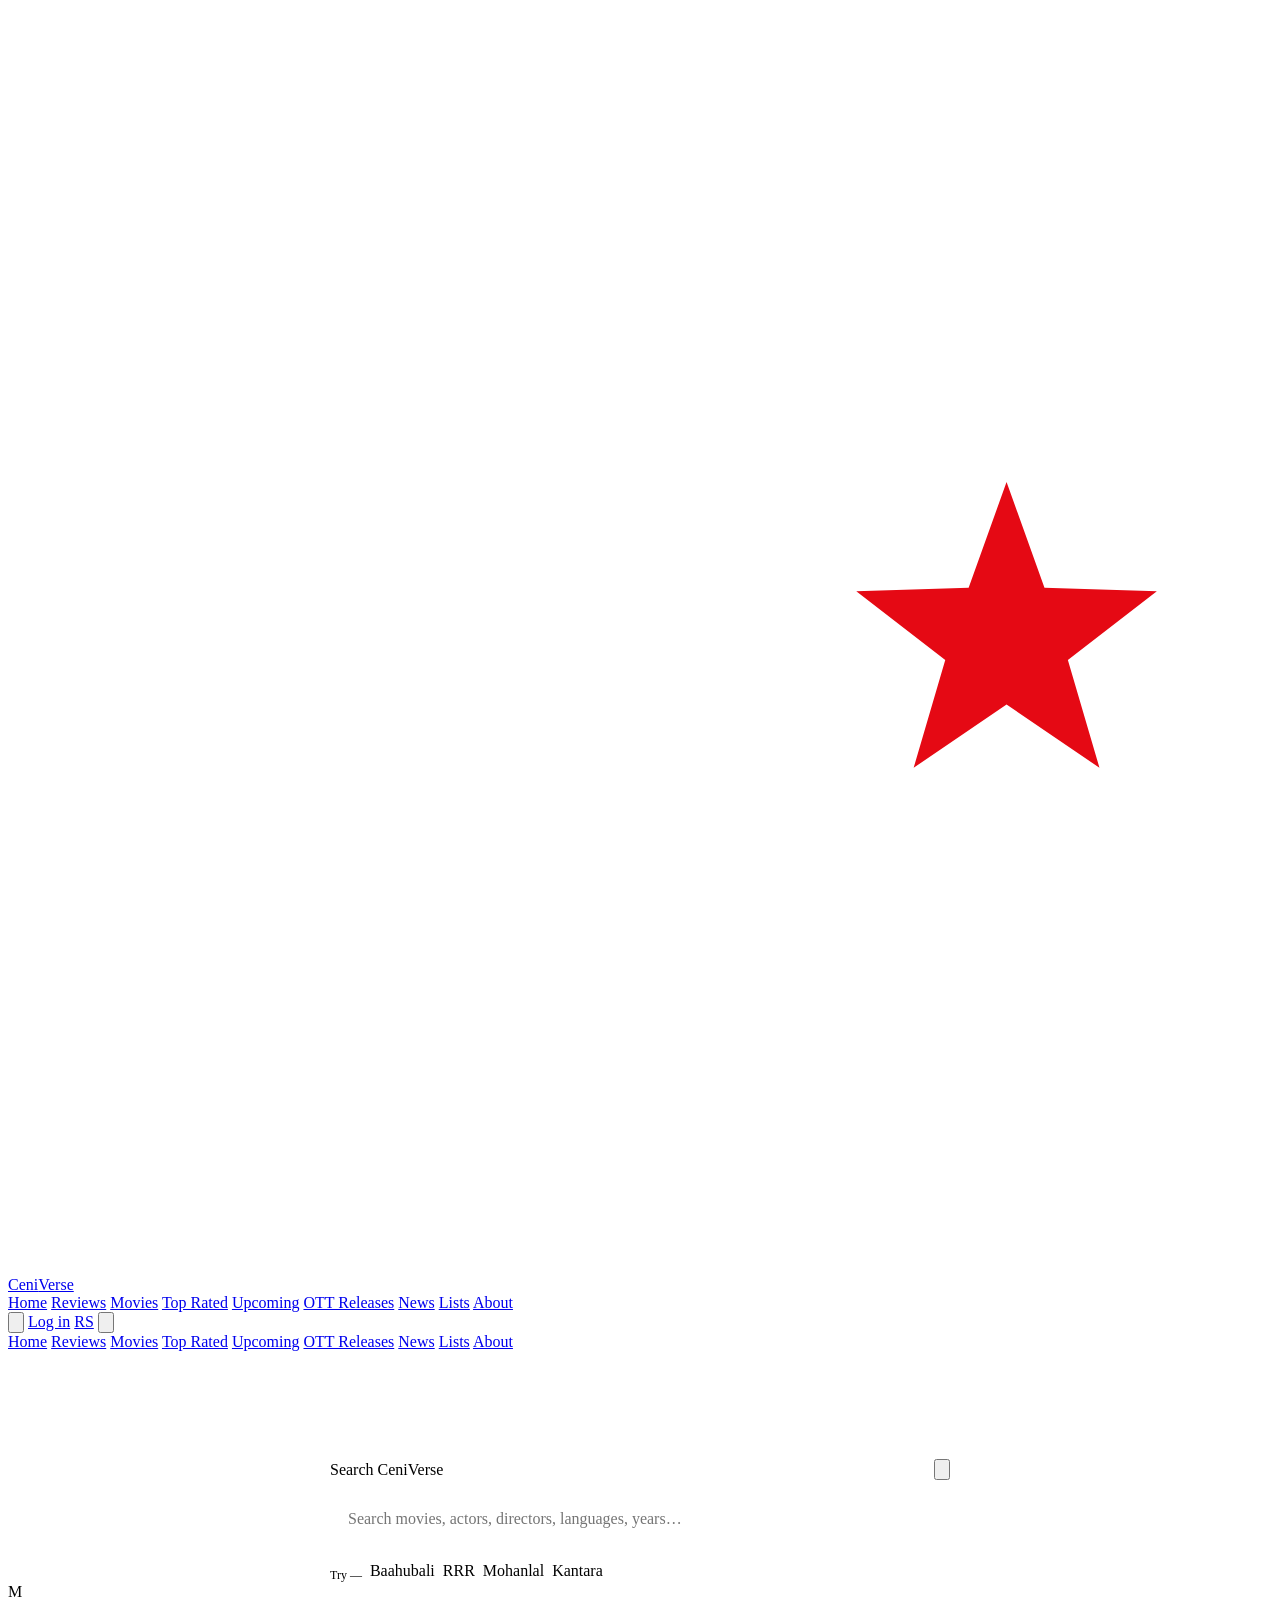
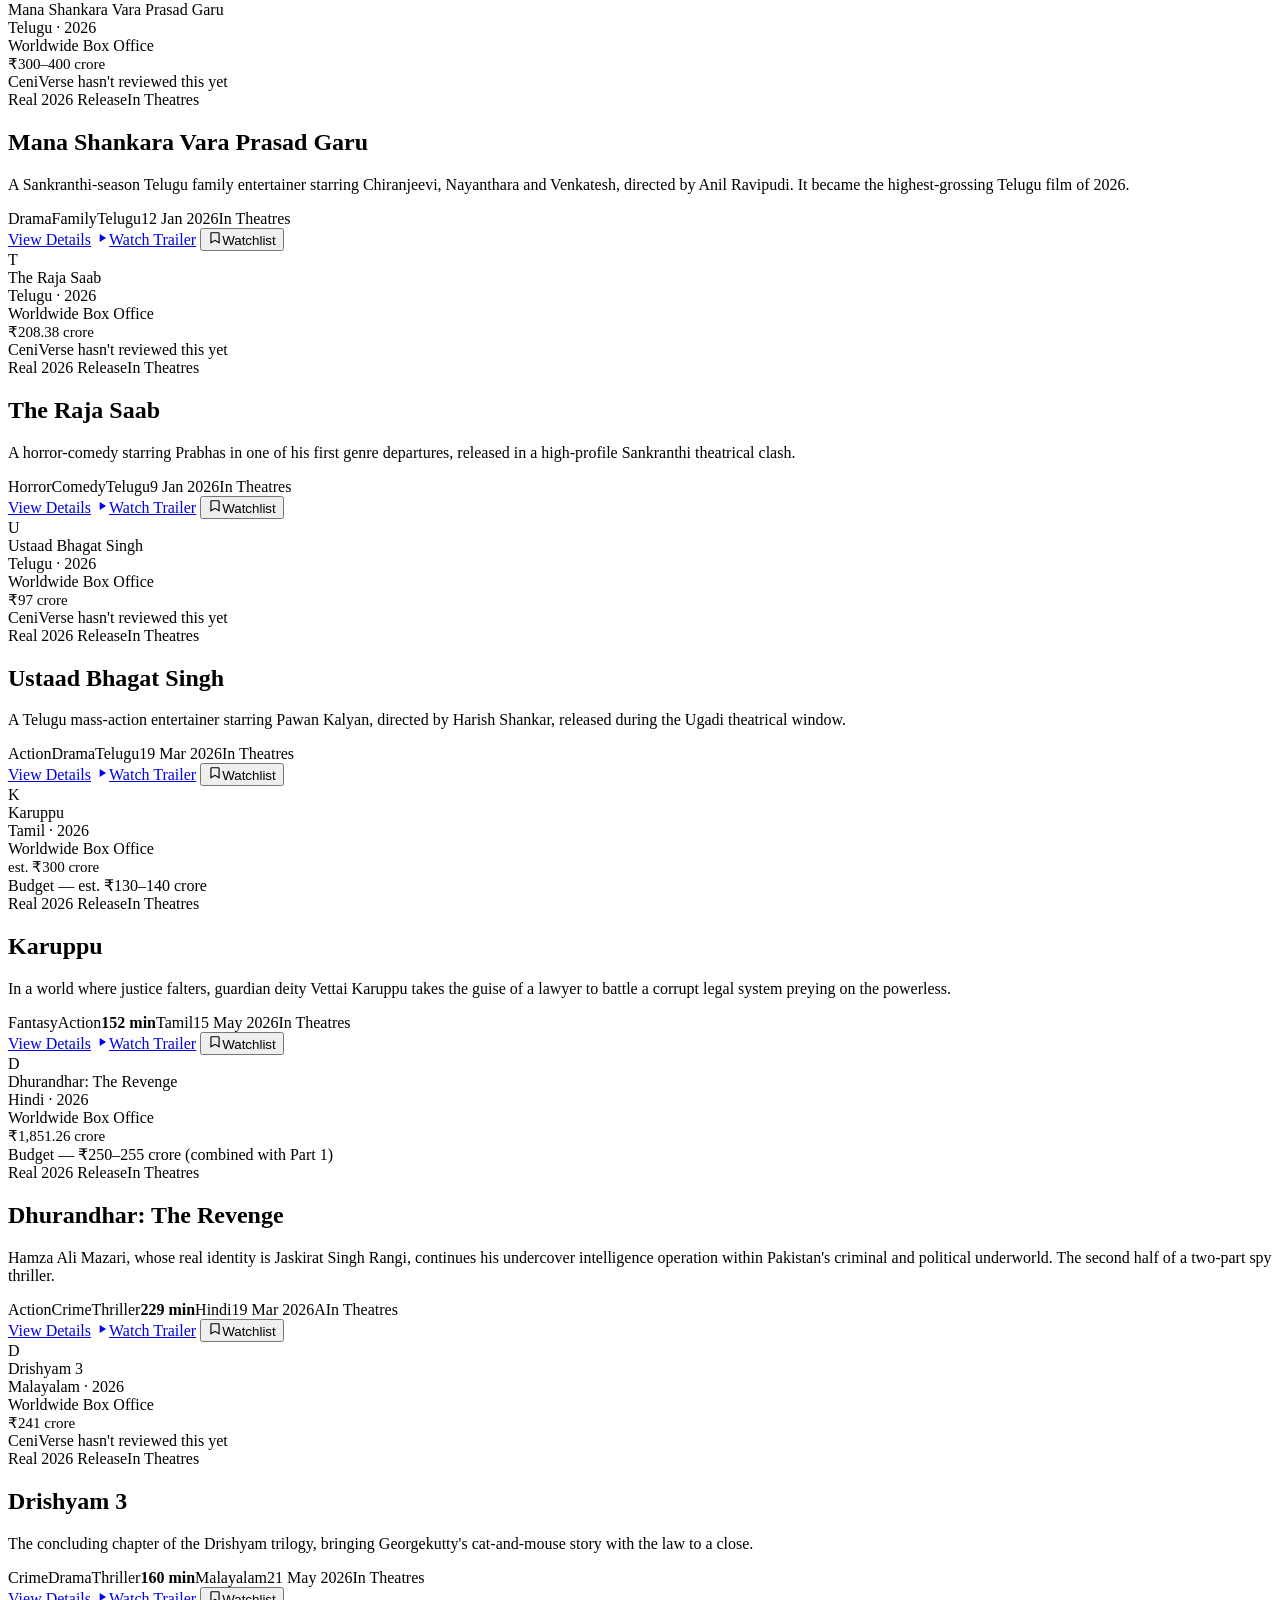
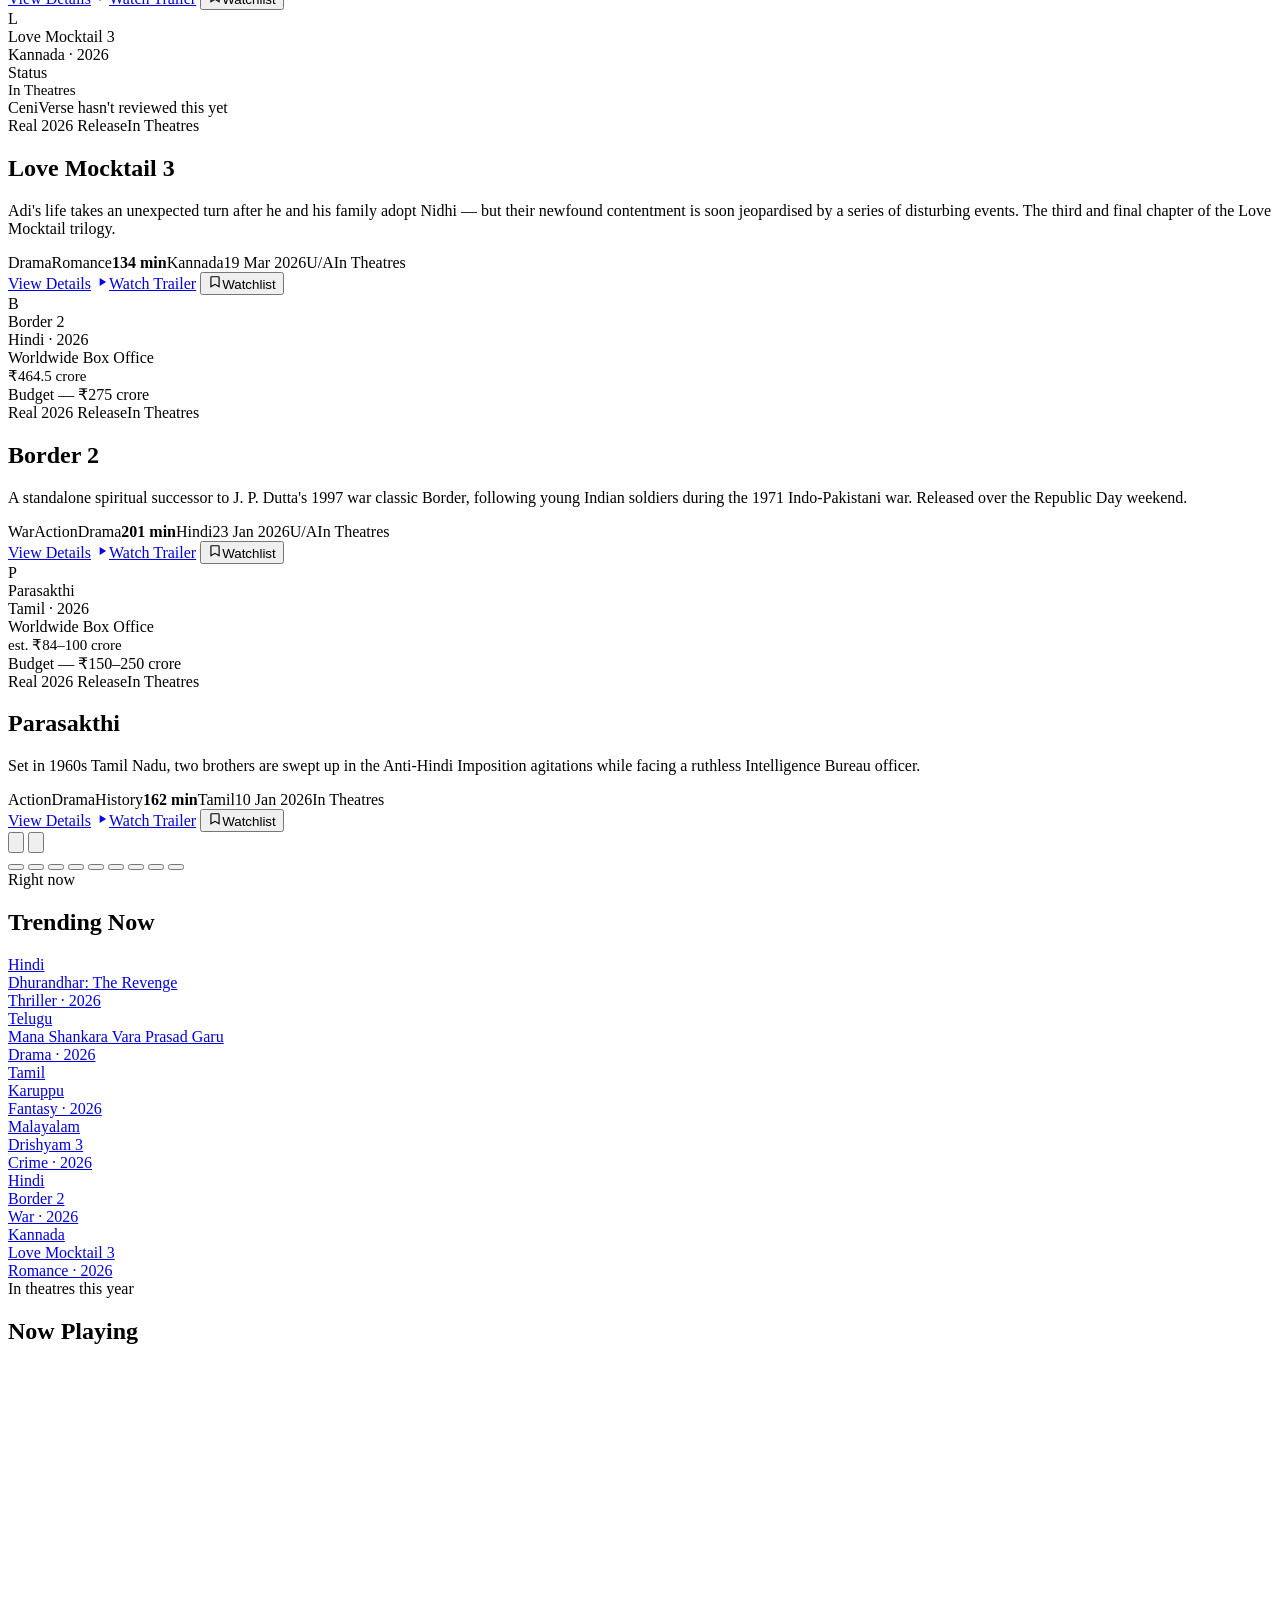
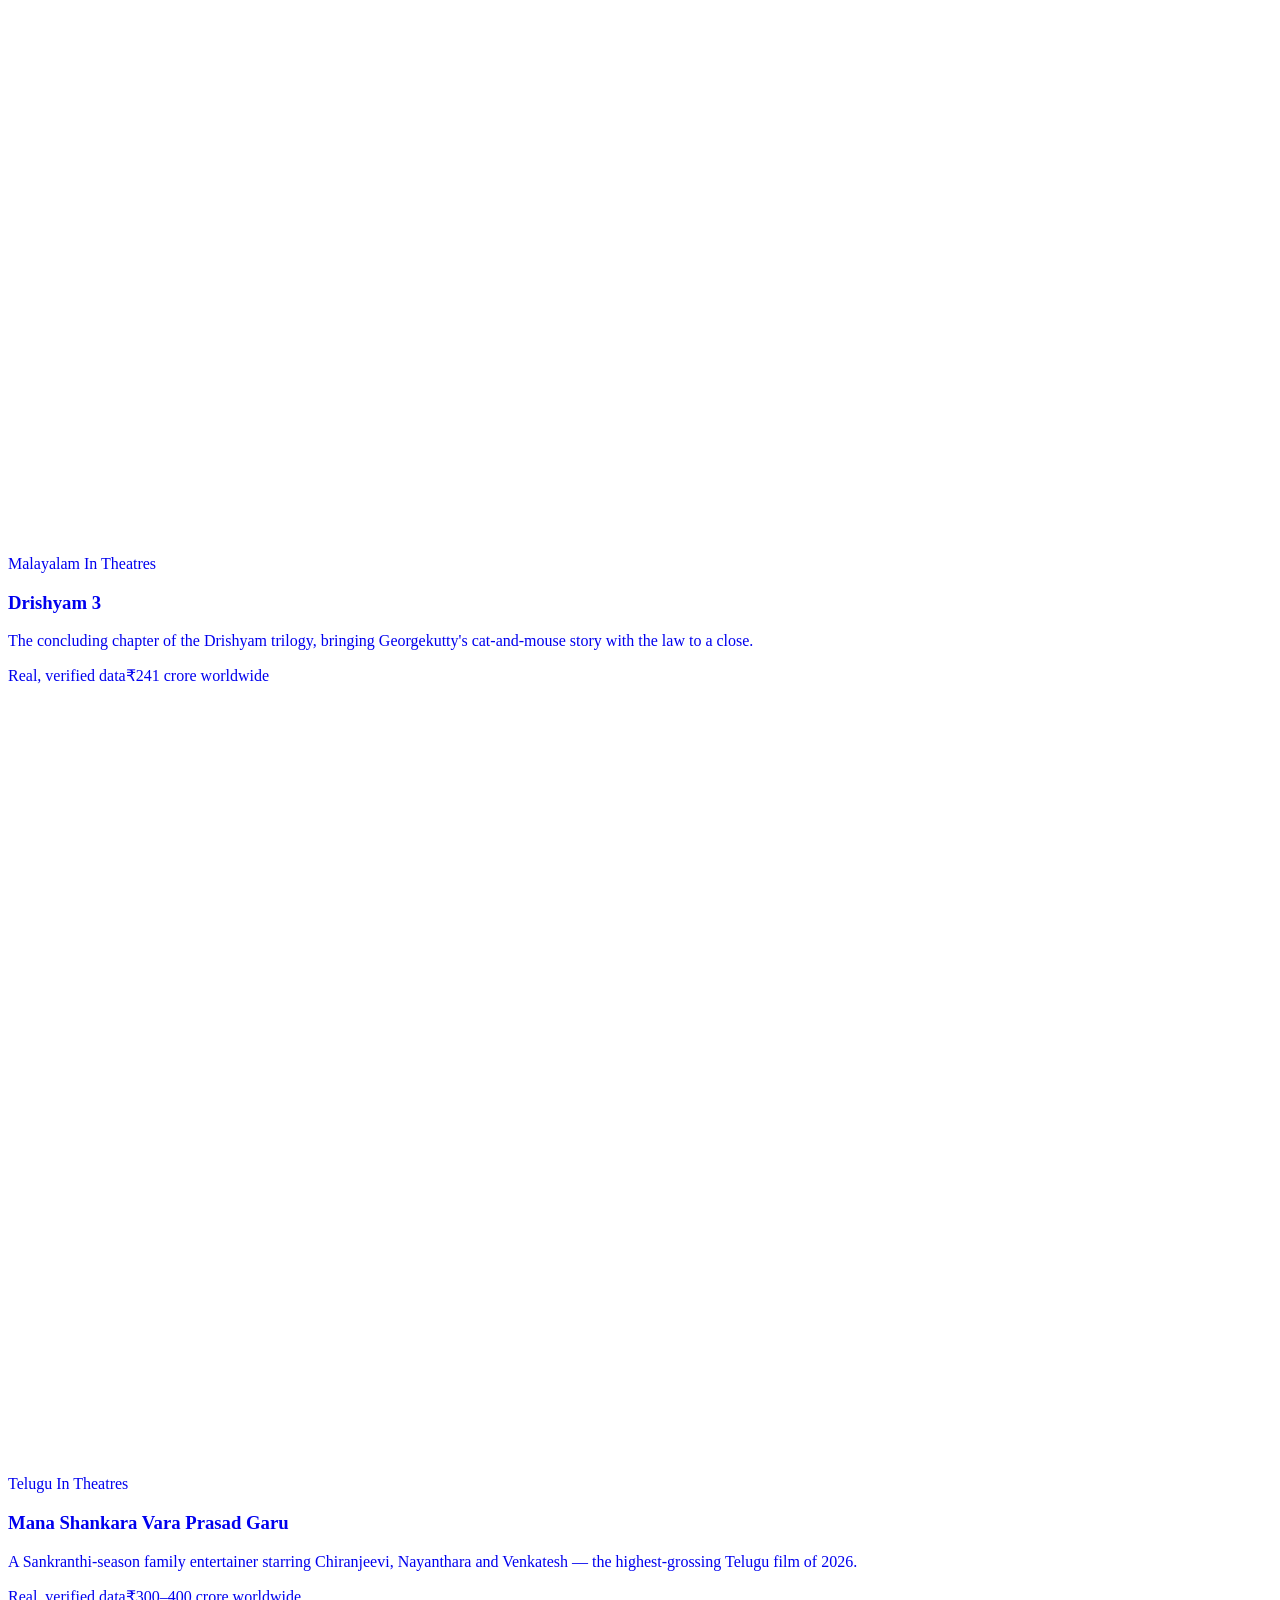
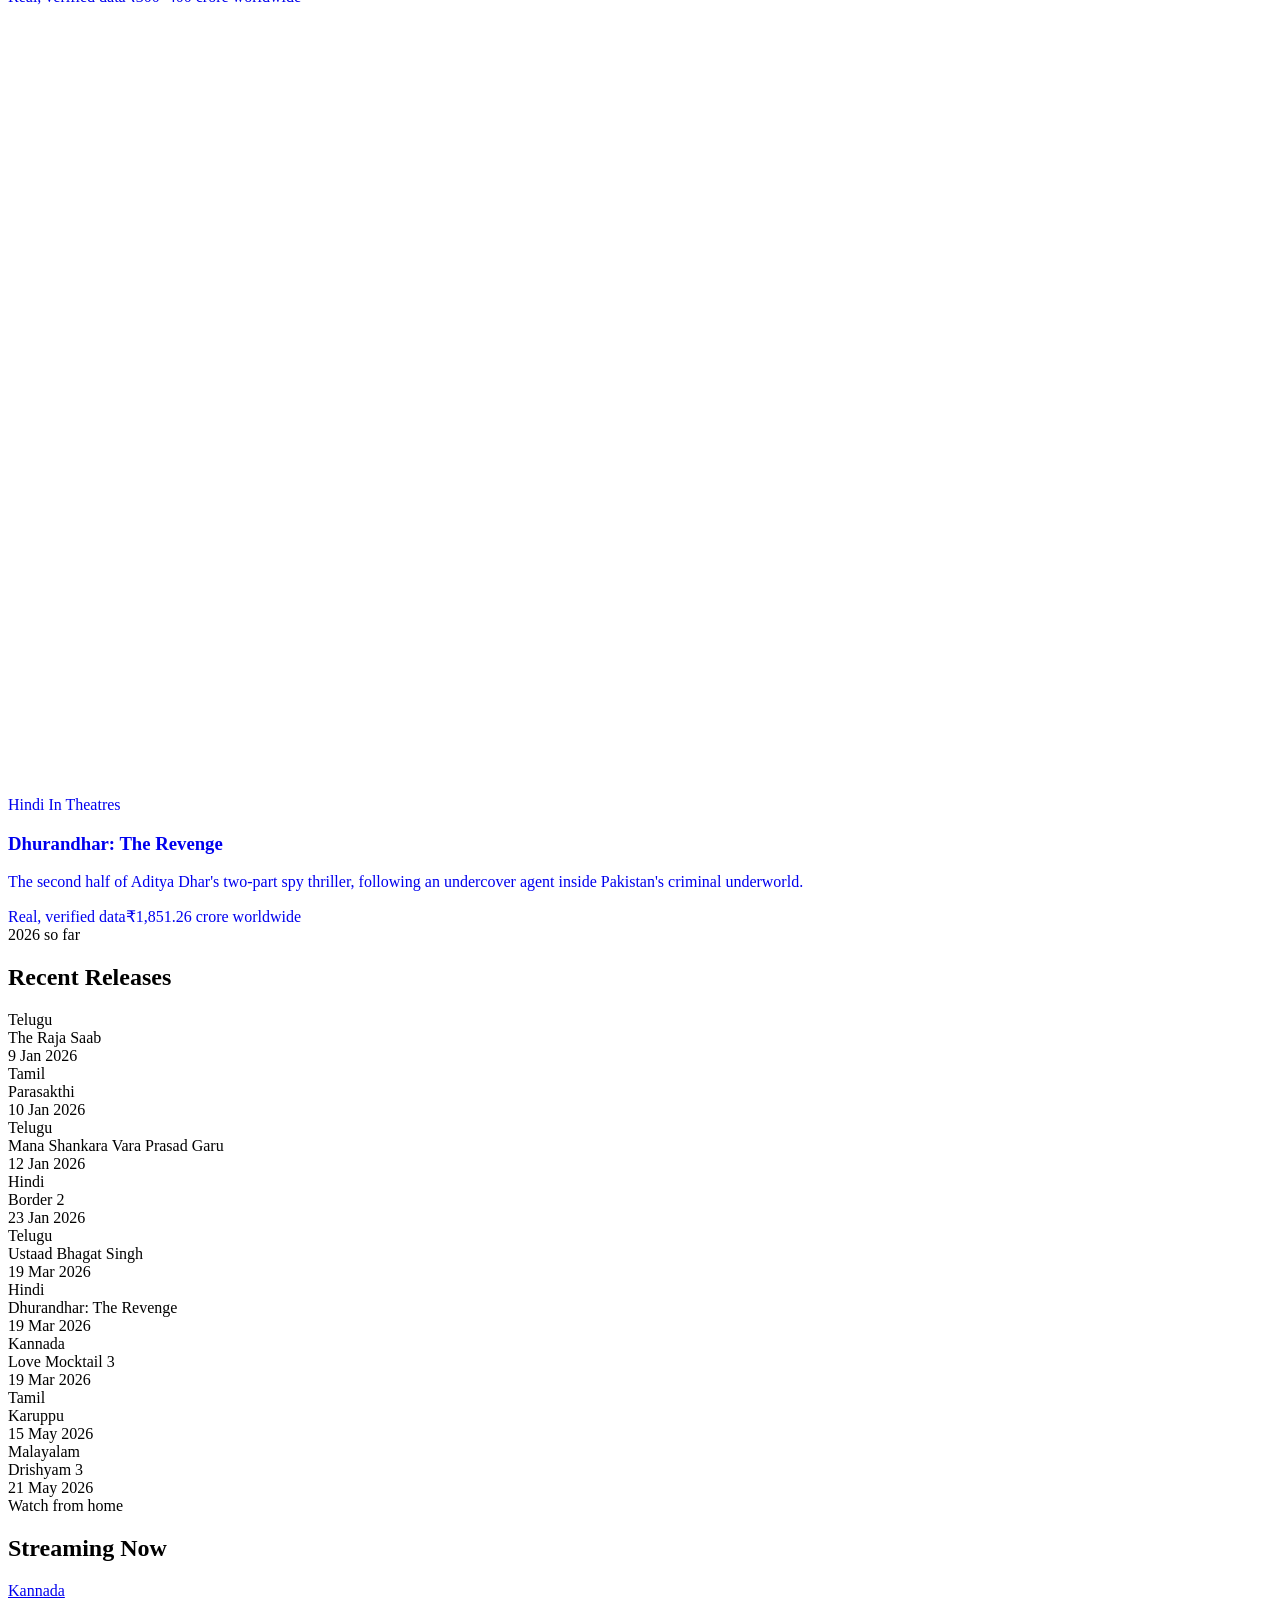
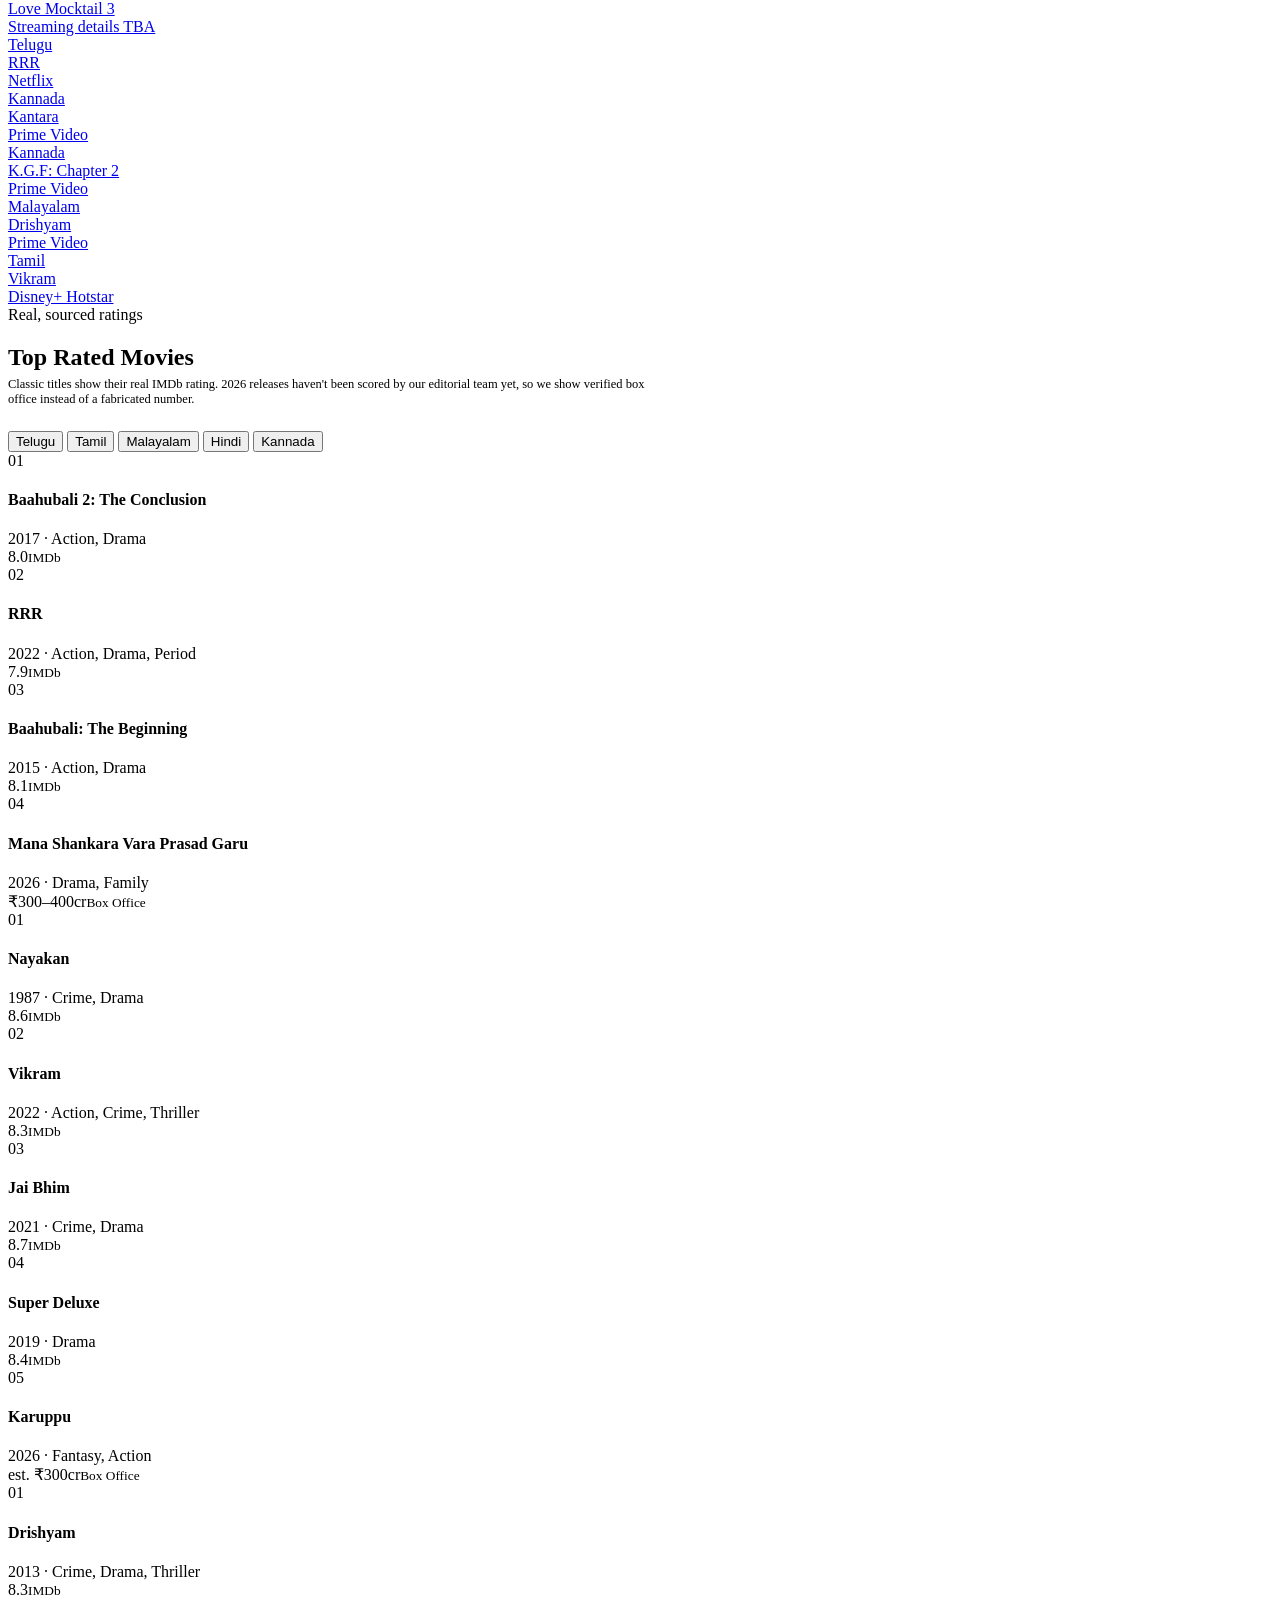
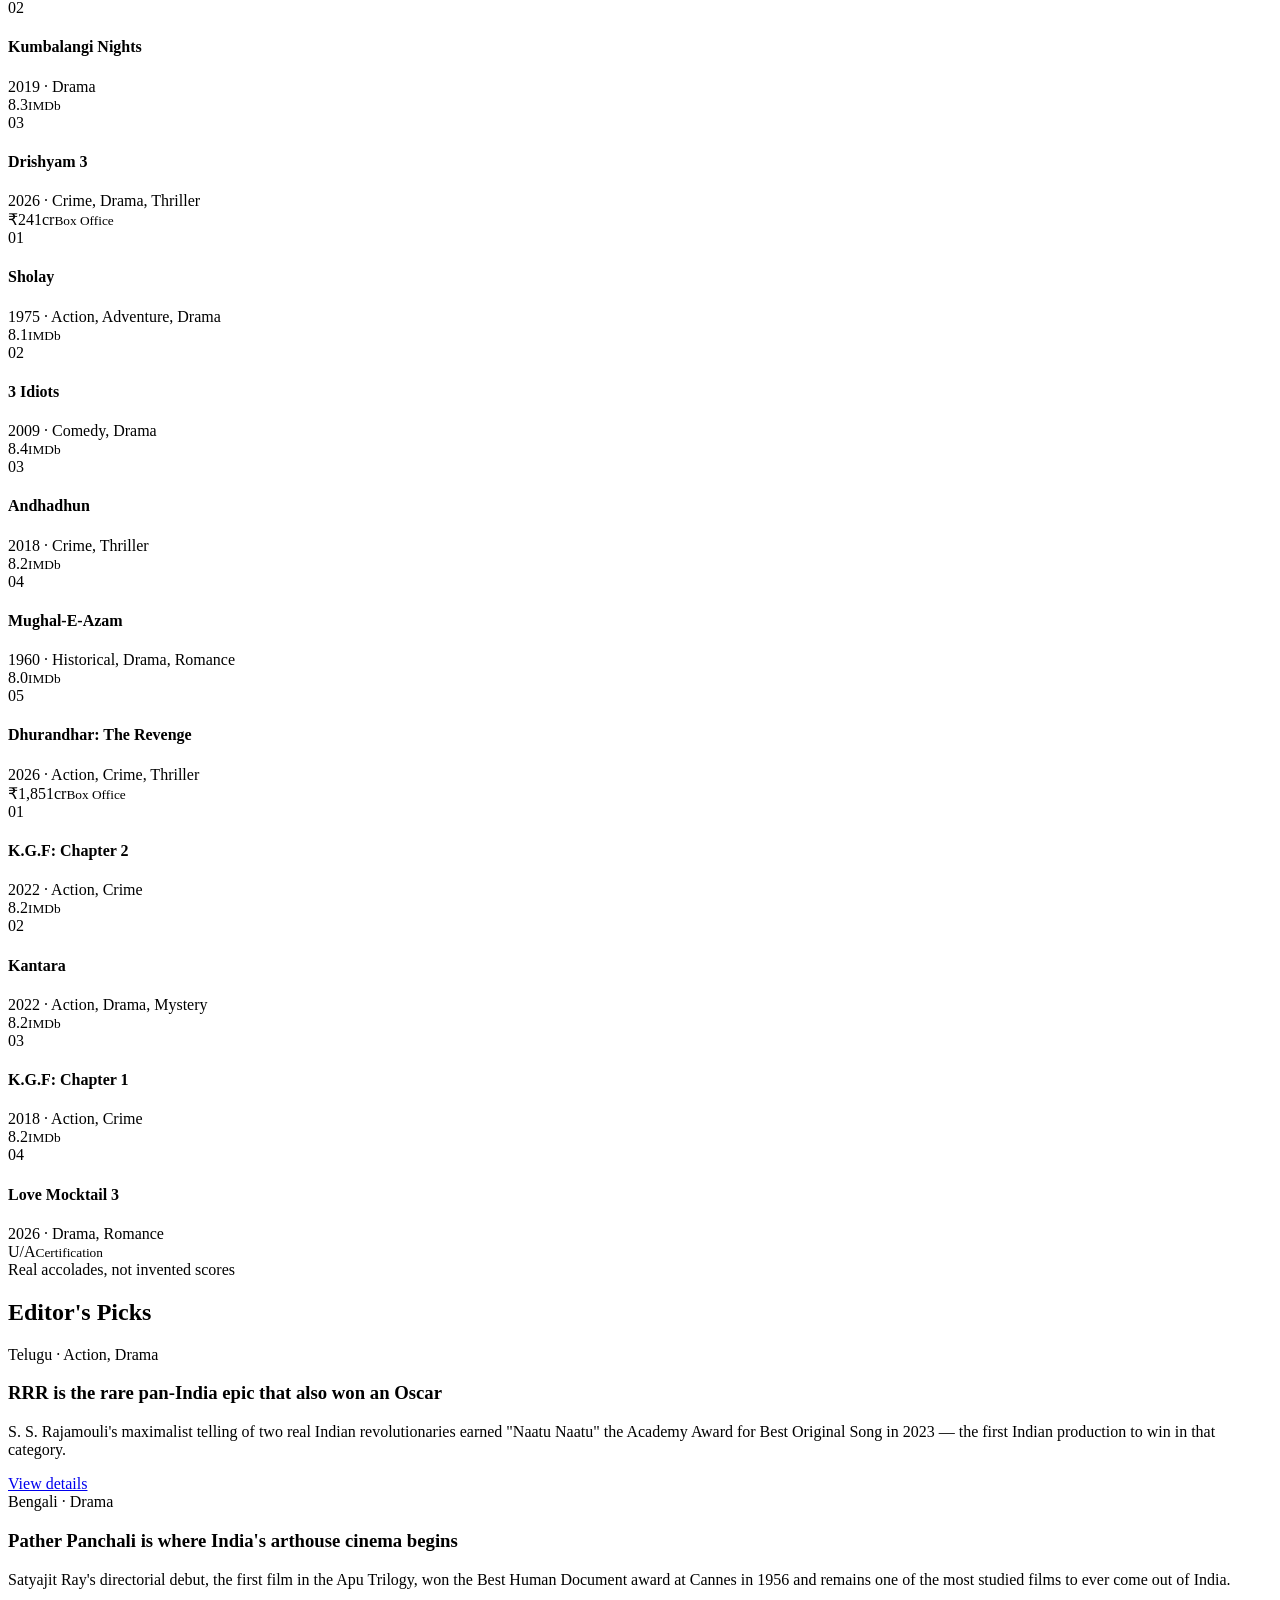
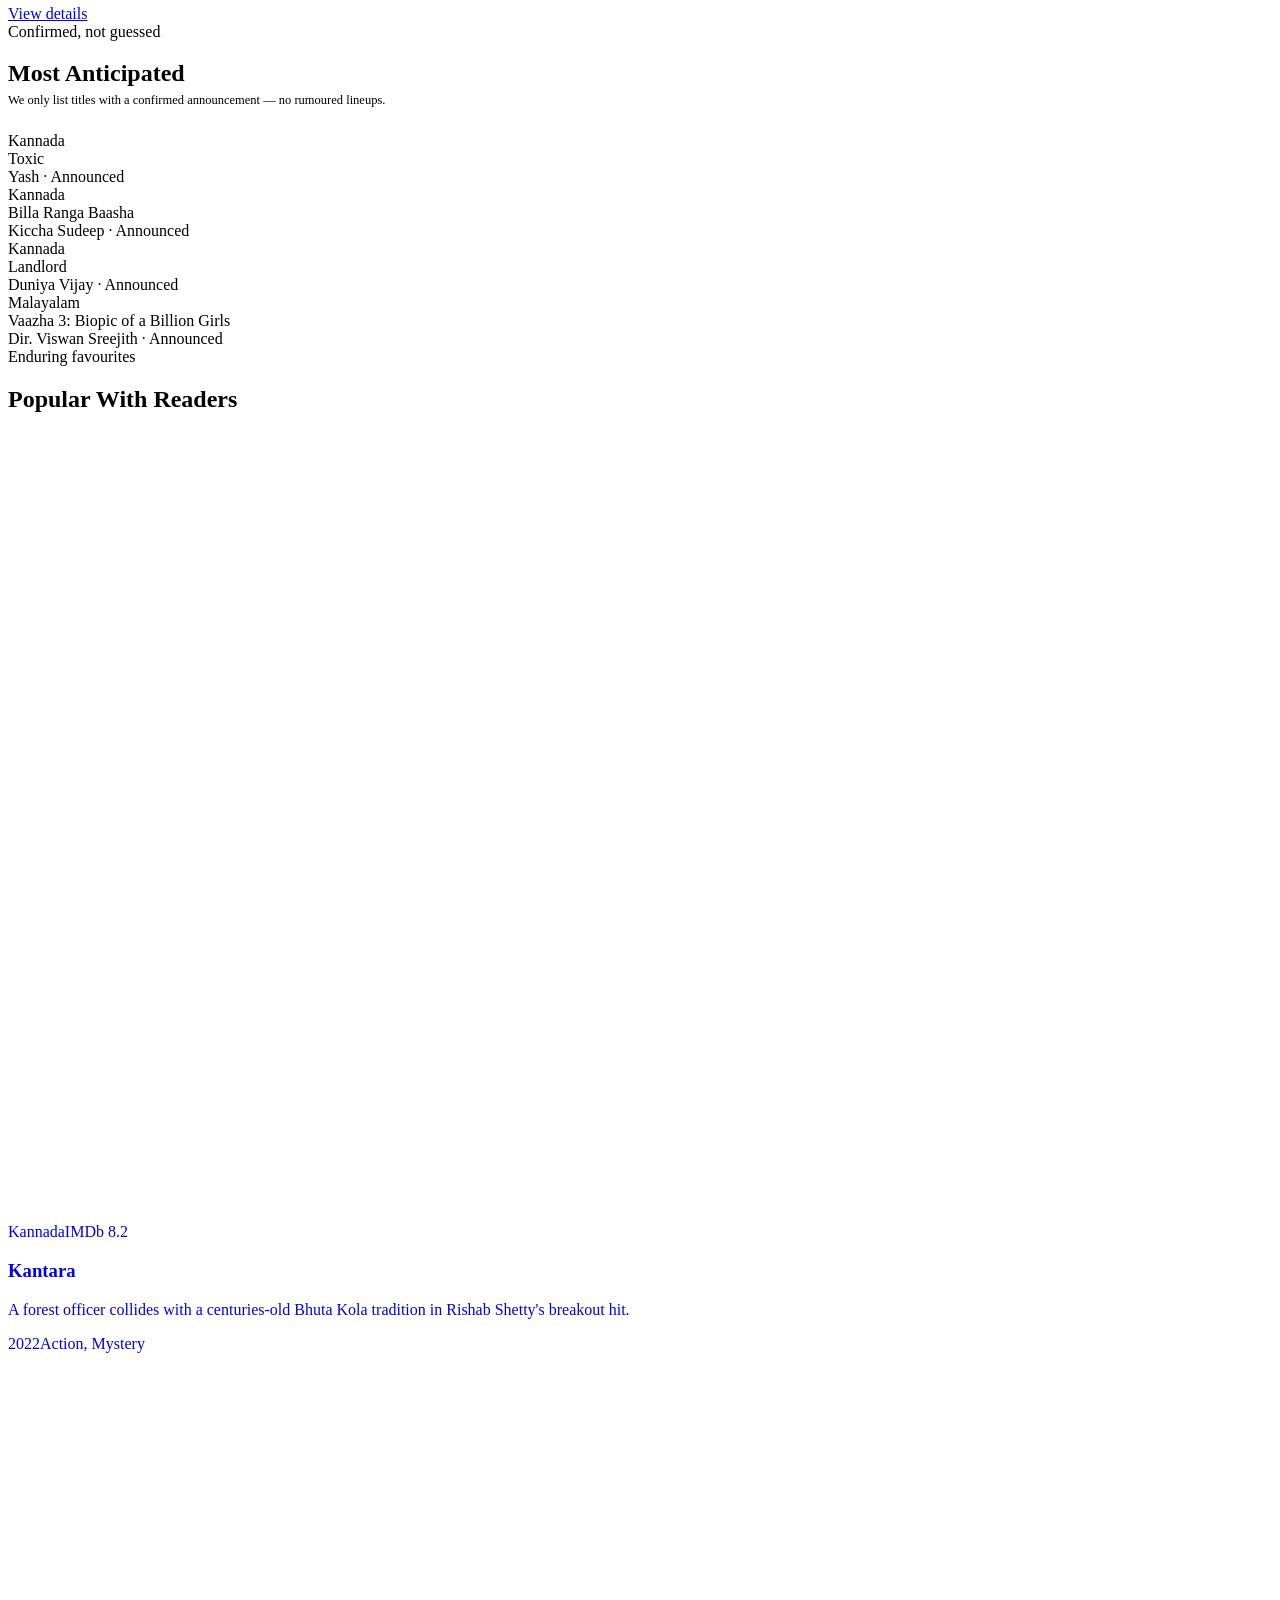
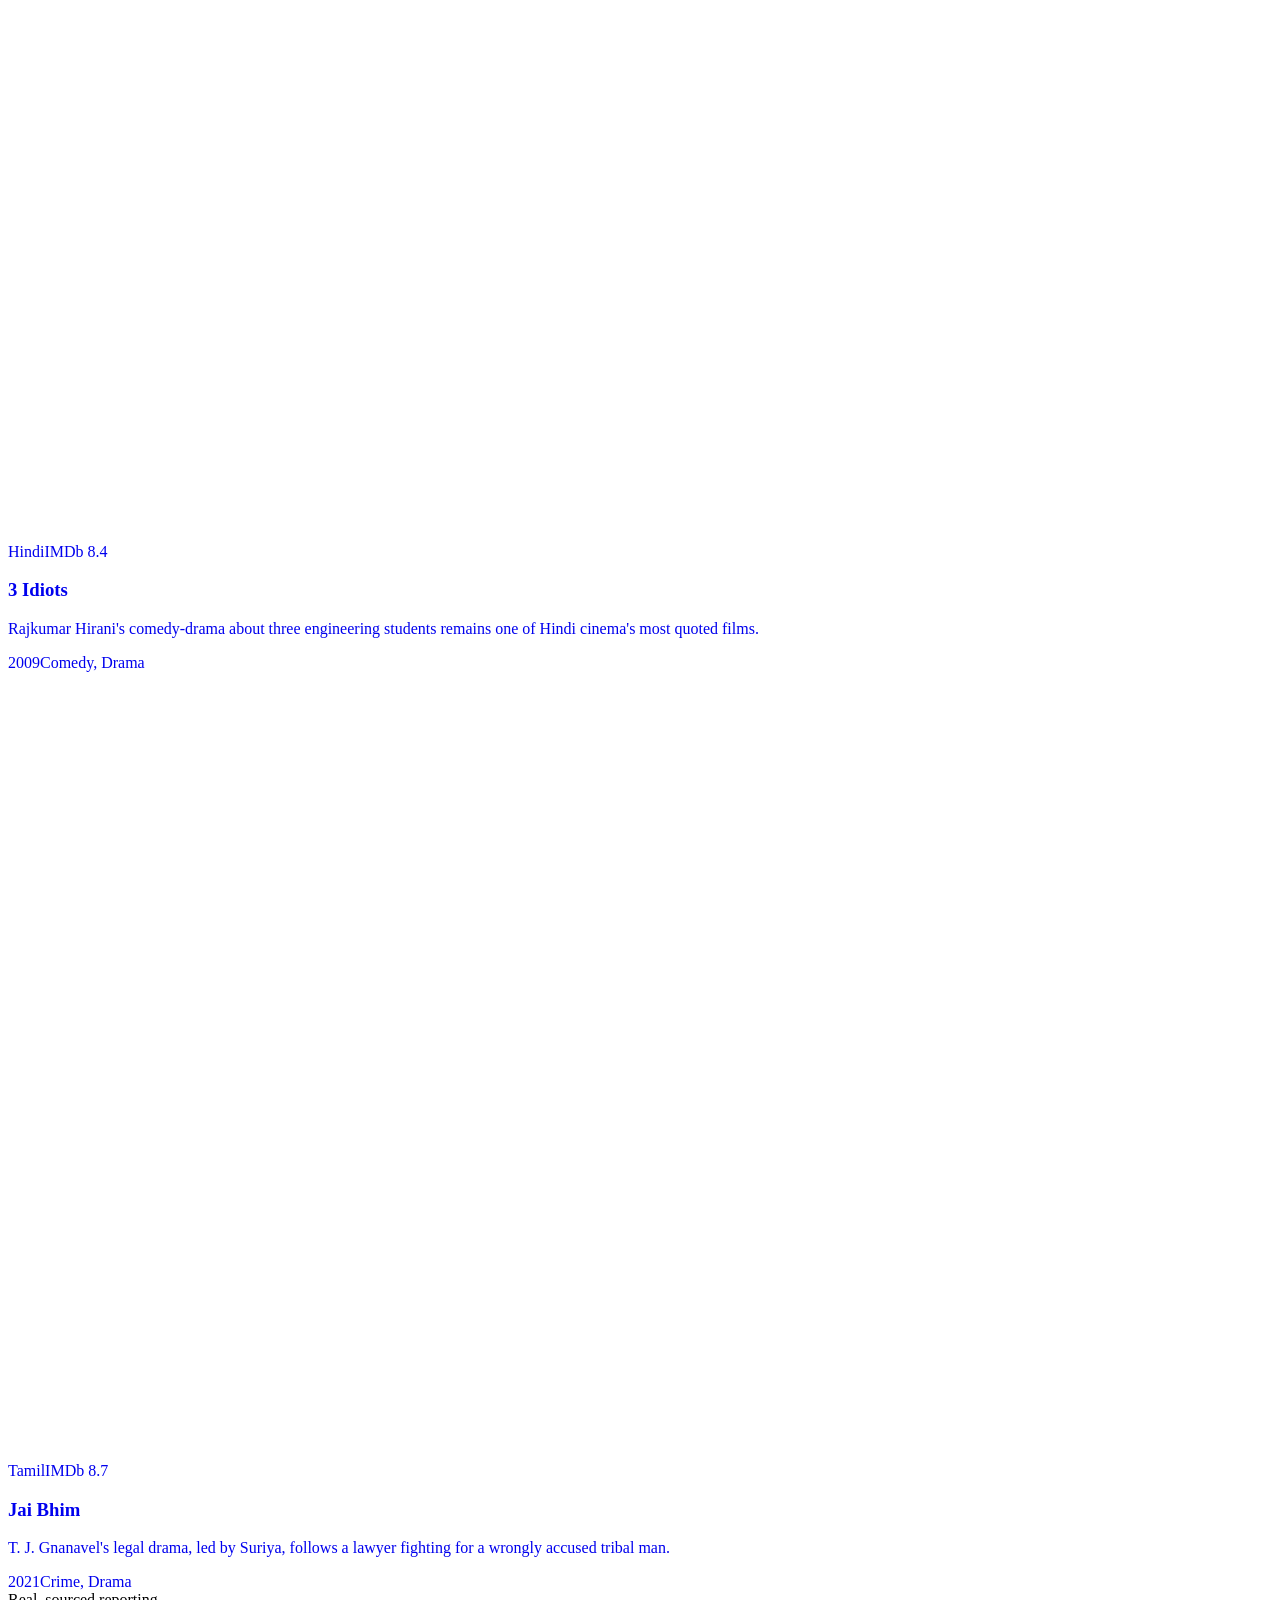
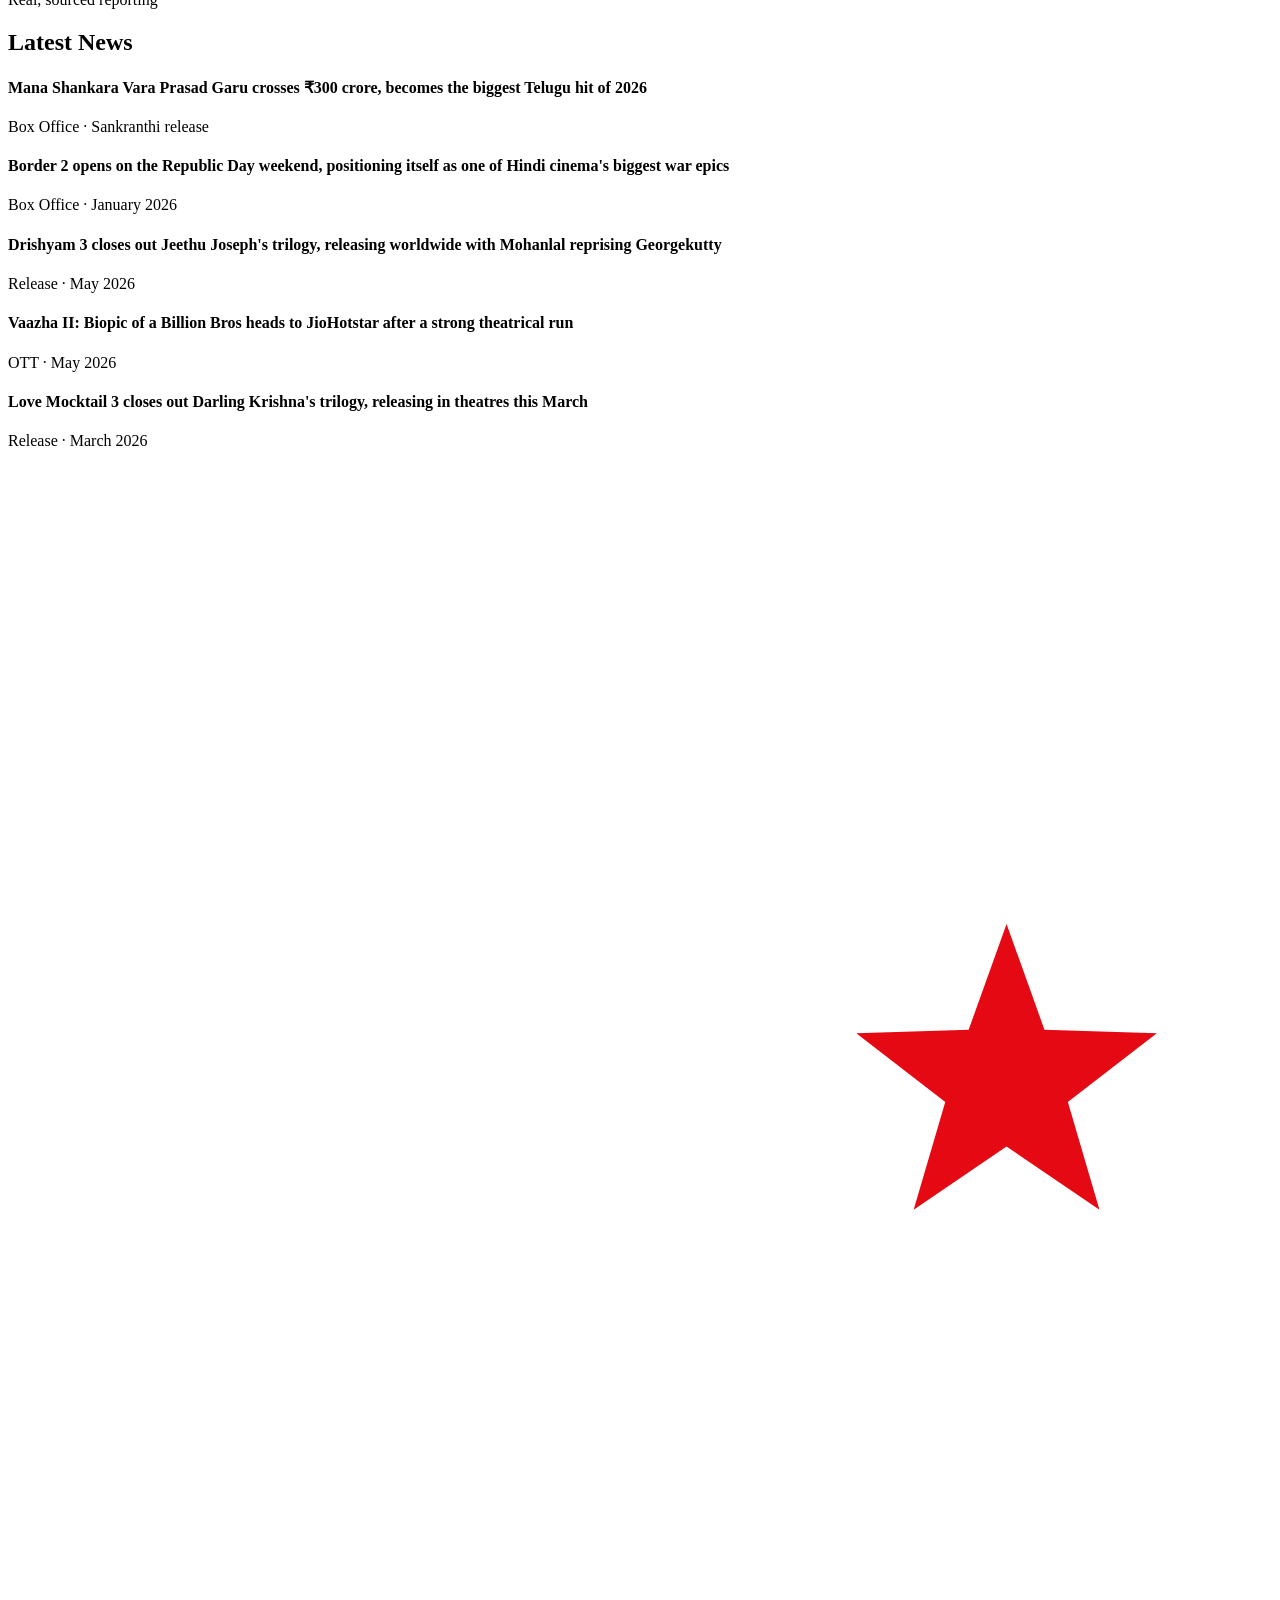
==== commit d8ef6ce4: "Rename index (6).html to index.html" ====
--- a/index.html
+++ b/index.html
@@ -24,7 +24,7 @@
     <nav class="main-nav" aria-label="Primary">
       <a href="index.html" class="active">Home</a>
       <a href="#reviews">Reviews</a>
-      <a href="movie.html">Movies</a>
+      <a href="movie.html?id=kaalayanam">Movies</a>
       <a href="#top-rated">Top Rated</a>
       <a href="#upcoming">Upcoming</a>
       <a href="#ott">OTT Releases</a>
@@ -50,7 +50,7 @@
 <nav id="mobileNav" aria-label="Mobile">
   <a href="index.html">Home</a>
   <a href="#reviews">Reviews</a>
-  <a href="movie.html">Movies</a>
+  <a href="movie.html?id=kaalayanam">Movies</a>
   <a href="#top-rated">Top Rated</a>
   <a href="#upcoming">Upcoming</a>
   <a href="#ott">OTT Releases</a>
@@ -60,21 +60,24 @@
 </nav>
 
 <!-- Search overlay -->
-<div id="searchOverlay" style="position:fixed;inset:0;background:rgba(11,11,11,.92);backdrop-filter:blur(6px);z-index:200;display:none;align-items:flex-start;justify-content:center;padding-top:12vh;">
-  <div style="width:100%;max-width:620px;padding:0 24px;">
+<div id="searchOverlay">
+  <div style="width:100%;max-width:620px;padding:0 24px;margin:12vh auto 0;">
     <div style="display:flex;align-items:center;justify-content:space-between;margin-bottom:14px;">
       <span class="eyebrow"><span class="dot"></span>Search CeniVerse</span>
       <button id="searchClose" class="icon-btn" aria-label="Close search">
         <svg viewBox="0 0 24 24" stroke-width="2" stroke-linecap="round"><path d="M6 6l12 12M18 6 6 18"/></svg>
       </button>
     </div>
-    <input type="text" placeholder="Search movies, actors, directors, languages, years…" style="width:100%;background:var(--card);border:1px solid var(--border);border-radius:8px;padding:16px 18px;color:#fff;font-size:16px;font-family:var(--font-body);">
+    <div style="position:relative;">
+      <input type="text" id="searchInput" autocomplete="off" placeholder="Search movies, actors, directors, languages, years…" style="width:100%;background:var(--card);border:1px solid var(--border);border-radius:8px;padding:16px 18px;color:#fff;font-size:16px;font-family:var(--font-body);">
+      <div id="searchSuggestions" class="search-suggestions" hidden></div>
+    </div>
     <div style="margin-top:18px;display:flex;gap:8px;flex-wrap:wrap;">
       <span style="font-size:12px;color:var(--text-muted);font-family:var(--font-mono);padding-top:6px;">Try —</span>
-      <span class="pill">Kaalayanam</span>
-      <span class="pill">Malayalam 2026</span>
-      <span class="pill">Best Cinematography</span>
-      <span class="pill">Rating 8+</span>
+      <span class="pill">Baahubali</span>
+      <span class="pill">RRR</span>
+      <span class="pill">Mohanlal</span>
+      <span class="pill">Kantara</span>
     </div>
   </div>
 </div>
@@ -82,7 +85,6 @@
 <!-- ============================= HERO CAROUSEL ============================= -->
 <section class="hero-carousel" id="heroCarousel" aria-roledescription="carousel" aria-label="Featured movies">
 
-  <!-- Slide 1 — Kaalayanam -->
   <div class="hc-slide active" data-index="0">
     <div class="hc-backdrop ph-backdrop" data-tone="1"></div>
     <div class="hc-scrim"></div>
@@ -91,24 +93,23 @@
         <div class="hero-inner">
           <div class="hero-poster-wrap">
             <div class="hero-poster ph-poster" data-tone="1">
-              <div class="ph-mark"><div class="ph-glyph">K</div><div class="ph-title">Kaalayanam</div><div class="ph-industry">Telugu · 2026</div></div>
-            </div>
-            <div class="verdict-stub"><div class="vs-label">Should You Watch?</div><div class="vs-verdict yes">YES</div><div class="vs-dash"></div><div class="vs-score">Overall — 8.6 / 10</div></div>
+              <div class="ph-mark"><div class="ph-glyph">M</div><div class="ph-title">Mana Shankara Vara Prasad Garu</div><div class="ph-industry">Telugu · 2026</div></div>
+            </div>
+            <div class="verdict-stub">
+              <div class="vs-label">Worldwide Box Office</div>
+              <div class="vs-verdict yes" style="font-size:15px;">₹300–400 crore</div>
+              <div class="vs-dash"></div>
+              <div class="vs-score">CeniVerse hasn't reviewed this yet</div>
+            </div>
           </div>
           <div>
-            <div class="hero-meta-top"><span class="eyebrow"><span class="dot"></span>Featured Review</span><span class="pill">In Theatres</span></div>
-            <h1 class="hero-title">Kaalayanam</h1>
-            <p class="hero-tagline">"Time does not forgive — it only rearranges the debt."</p>
-            <p class="hc-desc">A quiet, confident period drama that trades spectacle for restraint — anchored by a career-best central performance and a background score that knows when to disappear.</p>
-            <div class="hero-facts"><span class="pill">Period Drama</span><span class="pill">Action</span><span class="pill"><strong>2h 42m</strong></span><span class="pill">Telugu</span><span class="pill">24 Jul 2026</span><span class="pill">U/A 16+</span></div>
-            <div class="hero-rating-row">
-              <div class="rating-badge"><div class="num">8.6<small>/10</small></div><div class="lbl"><b>CeniVerse Score</b>Critic + Editorial</div></div>
-              <div class="rating-badge"><div class="num" style="color:var(--success);">92<small>%</small></div><div class="lbl"><b>Audience Verdict</b>4,210 ratings</div></div>
-            </div>
+            <div class="hero-meta-top"><span class="eyebrow"><span class="dot"></span>Real 2026 Release</span><span class="pill">In Theatres</span></div>
+            <h1 class="hero-title">Mana Shankara Vara Prasad Garu</h1>
+            <p class="hc-desc">A Sankranthi-season Telugu family entertainer starring Chiranjeevi, Nayanthara and Venkatesh, directed by Anil Ravipudi. It became the highest-grossing Telugu film of 2026.</p>
+            <div class="hero-facts"><span class="pill">Drama</span><span class="pill">Family</span><span class="pill">Telugu</span><span class="pill">12 Jan 2026</span><span class="pill">In Theatres</span></div>
             <div class="hero-cta-row">
-              <a href="movie.html" class="btn btn-accent">Read Review</a>
-              <a href="#" class="btn"><svg width="14" height="14" viewBox="0 0 24 24" fill="currentColor"><path d="M8 5v14l11-7z"/></svg>Watch Trailer</a>
-            
+              <a href="movie.html?id=mana-shankara-vara-prasad-garu" class="btn btn-accent">View Details</a>
+              <a href="https://www.youtube.com/results?search_query=Mana+Shankara+Vara+Prasad+Garu+official+trailer" target="_blank" rel="noopener" class="btn"><svg width="14" height="14" viewBox="0 0 24 24" fill="currentColor"><path d="M8 5v14l11-7z"/></svg>Watch Trailer</a>
               <button class="btn btn-ghost" data-toggle="save"><svg width="14" height="14" viewBox="0 0 24 24" stroke="currentColor" stroke-width="2" fill="none"><path d="M6 3h12a1 1 0 0 1 1 1v16l-7-4-7 4V4a1 1 0 0 1 1-1z"/></svg><span class="save-label">Watchlist</span></button>
             </div>
           </div>
@@ -116,34 +117,31 @@
       </div>
     </div>
   </div>
-
-  <!-- Slide 2 — Nizhal Kaalam -->
   <div class="hc-slide" data-index="1">
-    <div class="hc-backdrop ph-backdrop" data-tone="5"></div>
+    <div class="hc-backdrop ph-backdrop" data-tone="2"></div>
     <div class="hc-scrim"></div>
     <div class="container">
       <div class="hc-content">
         <div class="hero-inner">
           <div class="hero-poster-wrap">
-            <div class="hero-poster ph-poster" data-tone="5">
-              <div class="ph-mark"><div class="ph-glyph">N</div><div class="ph-title">Nizhal Kaalam</div><div class="ph-industry">Malayalam · 2026</div></div>
-            </div>
-            <div class="verdict-stub"><div class="vs-label">Should You Watch?</div><div class="vs-verdict yes">YES</div><div class="vs-dash"></div><div class="vs-score">Overall — 8.9 / 10</div></div>
+            <div class="hero-poster ph-poster" data-tone="2">
+              <div class="ph-mark"><div class="ph-glyph">T</div><div class="ph-title">The Raja Saab</div><div class="ph-industry">Telugu · 2026</div></div>
+            </div>
+            <div class="verdict-stub">
+              <div class="vs-label">Worldwide Box Office</div>
+              <div class="vs-verdict yes" style="font-size:15px;">₹208.38 crore</div>
+              <div class="vs-dash"></div>
+              <div class="vs-score">CeniVerse hasn't reviewed this yet</div>
+            </div>
           </div>
           <div>
-            <div class="hero-meta-top"><span class="eyebrow"><span class="dot"></span>Featured Review</span><span class="pill">In Theatres</span></div>
-            <h1 class="hero-title">Nizhal Kaalam</h1>
-            <p class="hero-tagline">"Some silences are just evidence, waiting."</p>
-            <p class="hc-desc">A procedural thriller that trusts its audience — tight editing, zero forced twists, and a score that knows exactly when to disappear.</p>
-            <div class="hero-facts"><span class="pill">Thriller</span><span class="pill">Crime</span><span class="pill"><strong>2h 11m</strong></span><span class="pill">Malayalam</span><span class="pill">03 Jul 2026</span><span class="pill">U/A 13+</span></div>
-            <div class="hero-rating-row">
-              <div class="rating-badge"><div class="num">8.9<small>/10</small></div><div class="lbl"><b>CeniVerse Score</b>Critic + Editorial</div></div>
-              <div class="rating-badge"><div class="num" style="color:var(--success);">95<small>%</small></div><div class="lbl"><b>Audience Verdict</b>3,860 ratings</div></div>
-            </div>
+            <div class="hero-meta-top"><span class="eyebrow"><span class="dot"></span>Real 2026 Release</span><span class="pill">In Theatres</span></div>
+            <h1 class="hero-title">The Raja Saab</h1>
+            <p class="hc-desc">A horror-comedy starring Prabhas in one of his first genre departures, released in a high-profile Sankranthi theatrical clash.</p>
+            <div class="hero-facts"><span class="pill">Horror</span><span class="pill">Comedy</span><span class="pill">Telugu</span><span class="pill">9 Jan 2026</span><span class="pill">In Theatres</span></div>
             <div class="hero-cta-row">
-              <a href="#" class="btn btn-accent">Read Review</a>
-              <a href="#" class="btn"><svg width="14" height="14" viewBox="0 0 24 24" fill="currentColor"><path d="M8 5v14l11-7z"/></svg>Watch Trailer</a>
-            
+              <a href="movie.html?id=the-raja-saab" class="btn btn-accent">View Details</a>
+              <a href="https://www.youtube.com/results?search_query=The+Raja+Saab+official+trailer" target="_blank" rel="noopener" class="btn"><svg width="14" height="14" viewBox="0 0 24 24" fill="currentColor"><path d="M8 5v14l11-7z"/></svg>Watch Trailer</a>
               <button class="btn btn-ghost" data-toggle="save"><svg width="14" height="14" viewBox="0 0 24 24" stroke="currentColor" stroke-width="2" fill="none"><path d="M6 3h12a1 1 0 0 1 1 1v16l-7-4-7 4V4a1 1 0 0 1 1-1z"/></svg><span class="save-label">Watchlist</span></button>
             </div>
           </div>
@@ -151,8 +149,6 @@
       </div>
     </div>
   </div>
-
-  <!-- Slide 3 — Veyyil -->
   <div class="hc-slide" data-index="2">
     <div class="hc-backdrop ph-backdrop" data-tone="3"></div>
     <div class="hc-scrim"></div>
@@ -161,24 +157,23 @@
         <div class="hero-inner">
           <div class="hero-poster-wrap">
             <div class="hero-poster ph-poster" data-tone="3">
-              <div class="ph-mark"><div class="ph-glyph">V</div><div class="ph-title">Veyyil</div><div class="ph-industry">Tamil · 2026</div></div>
-            </div>
-            <div class="verdict-stub"><div class="vs-label">Should You Watch?</div><div class="vs-verdict yes">YES</div><div class="vs-dash"></div><div class="vs-score">Overall — 7.8 / 10</div></div>
+              <div class="ph-mark"><div class="ph-glyph">U</div><div class="ph-title">Ustaad Bhagat Singh</div><div class="ph-industry">Telugu · 2026</div></div>
+            </div>
+            <div class="verdict-stub">
+              <div class="vs-label">Worldwide Box Office</div>
+              <div class="vs-verdict yes" style="font-size:15px;">₹97 crore</div>
+              <div class="vs-dash"></div>
+              <div class="vs-score">CeniVerse hasn't reviewed this yet</div>
+            </div>
           </div>
           <div>
-            <div class="hero-meta-top"><span class="eyebrow"><span class="dot"></span>Featured Review</span><span class="pill">In Theatres</span></div>
-            <h1 class="hero-title">Veyyil</h1>
-            <p class="hero-tagline">"The sun doesn't forgive either."</p>
-            <p class="hc-desc">A slow-burn family drama that earns its silences. The final thirty minutes carry more weight than most films manage in two hours.</p>
-            <div class="hero-facts"><span class="pill">Drama</span><span class="pill">Family</span><span class="pill"><strong>2h 18m</strong></span><span class="pill">Tamil</span><span class="pill">10 Jul 2026</span><span class="pill">U</span></div>
-            <div class="hero-rating-row">
-              <div class="rating-badge"><div class="num">7.8<small>/10</small></div><div class="lbl"><b>CeniVerse Score</b>Critic + Editorial</div></div>
-              <div class="rating-badge"><div class="num" style="color:var(--success);">84<small>%</small></div><div class="lbl"><b>Audience Verdict</b>2,940 ratings</div></div>
-            </div>
+            <div class="hero-meta-top"><span class="eyebrow"><span class="dot"></span>Real 2026 Release</span><span class="pill">In Theatres</span></div>
+            <h1 class="hero-title">Ustaad Bhagat Singh</h1>
+            <p class="hc-desc">A Telugu mass-action entertainer starring Pawan Kalyan, directed by Harish Shankar, released during the Ugadi theatrical window.</p>
+            <div class="hero-facts"><span class="pill">Action</span><span class="pill">Drama</span><span class="pill">Telugu</span><span class="pill">19 Mar 2026</span><span class="pill">In Theatres</span></div>
             <div class="hero-cta-row">
-              <a href="#" class="btn btn-accent">Read Review</a>
-              <a href="#" class="btn"><svg width="14" height="14" viewBox="0 0 24 24" fill="currentColor"><path d="M8 5v14l11-7z"/></svg>Watch Trailer</a>
-            
+              <a href="movie.html?id=ustaad-bhagat-singh" class="btn btn-accent">View Details</a>
+              <a href="https://www.youtube.com/results?search_query=Ustaad+Bhagat+Singh+official+trailer" target="_blank" rel="noopener" class="btn"><svg width="14" height="14" viewBox="0 0 24 24" fill="currentColor"><path d="M8 5v14l11-7z"/></svg>Watch Trailer</a>
               <button class="btn btn-ghost" data-toggle="save"><svg width="14" height="14" viewBox="0 0 24 24" stroke="currentColor" stroke-width="2" fill="none"><path d="M6 3h12a1 1 0 0 1 1 1v16l-7-4-7 4V4a1 1 0 0 1 1-1z"/></svg><span class="save-label">Watchlist</span></button>
             </div>
           </div>
@@ -186,9 +181,71 @@
       </div>
     </div>
   </div>
-
-  <!-- Slide 4 — Prathidhwani -->
   <div class="hc-slide" data-index="3">
+    <div class="hc-backdrop ph-backdrop" data-tone="4"></div>
+    <div class="hc-scrim"></div>
+    <div class="container">
+      <div class="hc-content">
+        <div class="hero-inner">
+          <div class="hero-poster-wrap">
+            <div class="hero-poster ph-poster" data-tone="4">
+              <div class="ph-mark"><div class="ph-glyph">K</div><div class="ph-title">Karuppu</div><div class="ph-industry">Tamil · 2026</div></div>
+            </div>
+            <div class="verdict-stub">
+              <div class="vs-label">Worldwide Box Office</div>
+              <div class="vs-verdict yes" style="font-size:15px;">est. ₹300 crore</div>
+              <div class="vs-dash"></div>
+              <div class="vs-score">Budget — est. ₹130–140 crore</div>
+            </div>
+          </div>
+          <div>
+            <div class="hero-meta-top"><span class="eyebrow"><span class="dot"></span>Real 2026 Release</span><span class="pill">In Theatres</span></div>
+            <h1 class="hero-title">Karuppu</h1>
+            <p class="hc-desc">In a world where justice falters, guardian deity Vettai Karuppu takes the guise of a lawyer to battle a corrupt legal system preying on the powerless.</p>
+            <div class="hero-facts"><span class="pill">Fantasy</span><span class="pill">Action</span><span class="pill"><strong>152 min</strong></span><span class="pill">Tamil</span><span class="pill">15 May 2026</span><span class="pill">In Theatres</span></div>
+            <div class="hero-cta-row">
+              <a href="movie.html?id=karuppu" class="btn btn-accent">View Details</a>
+              <a href="https://www.youtube.com/results?search_query=Karuppu+official+trailer" target="_blank" rel="noopener" class="btn"><svg width="14" height="14" viewBox="0 0 24 24" fill="currentColor"><path d="M8 5v14l11-7z"/></svg>Watch Trailer</a>
+              <button class="btn btn-ghost" data-toggle="save"><svg width="14" height="14" viewBox="0 0 24 24" stroke="currentColor" stroke-width="2" fill="none"><path d="M6 3h12a1 1 0 0 1 1 1v16l-7-4-7 4V4a1 1 0 0 1 1-1z"/></svg><span class="save-label">Watchlist</span></button>
+            </div>
+          </div>
+        </div>
+      </div>
+    </div>
+  </div>
+  <div class="hc-slide" data-index="4">
+    <div class="hc-backdrop ph-backdrop" data-tone="5"></div>
+    <div class="hc-scrim"></div>
+    <div class="container">
+      <div class="hc-content">
+        <div class="hero-inner">
+          <div class="hero-poster-wrap">
+            <div class="hero-poster ph-poster" data-tone="5">
+              <div class="ph-mark"><div class="ph-glyph">D</div><div class="ph-title">Dhurandhar: The Revenge</div><div class="ph-industry">Hindi · 2026</div></div>
+            </div>
+            <div class="verdict-stub">
+              <div class="vs-label">Worldwide Box Office</div>
+              <div class="vs-verdict yes" style="font-size:15px;">₹1,851.26 crore</div>
+              <div class="vs-dash"></div>
+              <div class="vs-score">Budget — ₹250–255 crore (combined with Part 1)</div>
+            </div>
+          </div>
+          <div>
+            <div class="hero-meta-top"><span class="eyebrow"><span class="dot"></span>Real 2026 Release</span><span class="pill">In Theatres</span></div>
+            <h1 class="hero-title">Dhurandhar: The Revenge</h1>
+            <p class="hc-desc">Hamza Ali Mazari, whose real identity is Jaskirat Singh Rangi, continues his undercover intelligence operation within Pakistan's criminal and political underworld. The second half of a two-part spy thriller.</p>
+            <div class="hero-facts"><span class="pill">Action</span><span class="pill">Crime</span><span class="pill">Thriller</span><span class="pill"><strong>229 min</strong></span><span class="pill">Hindi</span><span class="pill">19 Mar 2026</span><span class="pill">A</span><span class="pill">In Theatres</span></div>
+            <div class="hero-cta-row">
+              <a href="movie.html?id=dhurandhar-the-revenge" class="btn btn-accent">View Details</a>
+              <a href="https://www.youtube.com/results?search_query=Dhurandhar:+The+Revenge+official+trailer" target="_blank" rel="noopener" class="btn"><svg width="14" height="14" viewBox="0 0 24 24" fill="currentColor"><path d="M8 5v14l11-7z"/></svg>Watch Trailer</a>
+              <button class="btn btn-ghost" data-toggle="save"><svg width="14" height="14" viewBox="0 0 24 24" stroke="currentColor" stroke-width="2" fill="none"><path d="M6 3h12a1 1 0 0 1 1 1v16l-7-4-7 4V4a1 1 0 0 1 1-1z"/></svg><span class="save-label">Watchlist</span></button>
+            </div>
+          </div>
+        </div>
+      </div>
+    </div>
+  </div>
+  <div class="hc-slide" data-index="5">
     <div class="hc-backdrop ph-backdrop" data-tone="6"></div>
     <div class="hc-scrim"></div>
     <div class="container">
@@ -196,24 +253,23 @@
         <div class="hero-inner">
           <div class="hero-poster-wrap">
             <div class="hero-poster ph-poster" data-tone="6">
-              <div class="ph-mark"><div class="ph-glyph">P</div><div class="ph-title">Prathidhwani</div><div class="ph-industry">Telugu · 2024</div></div>
-            </div>
-            <div class="verdict-stub"><div class="vs-label">Should You Watch?</div><div class="vs-verdict yes">YES</div><div class="vs-dash"></div><div class="vs-score">Overall — 8.4 / 10</div></div>
+              <div class="ph-mark"><div class="ph-glyph">D</div><div class="ph-title">Drishyam 3</div><div class="ph-industry">Malayalam · 2026</div></div>
+            </div>
+            <div class="verdict-stub">
+              <div class="vs-label">Worldwide Box Office</div>
+              <div class="vs-verdict yes" style="font-size:15px;">₹241 crore</div>
+              <div class="vs-dash"></div>
+              <div class="vs-score">CeniVerse hasn't reviewed this yet</div>
+            </div>
           </div>
           <div>
-            <div class="hero-meta-top"><span class="eyebrow"><span class="dot"></span>Featured Review</span><span class="pill">Editor's Pick</span></div>
-            <h1 class="hero-title">Prathidhwani</h1>
-            <p class="hero-tagline">"An echo remembers what we choose to forget."</p>
-            <p class="hc-desc">An underrated gem that still holds up on rewatch — emotionally precise storytelling from its opening frame to its last.</p>
-            <div class="hero-facts"><span class="pill">Drama</span><span class="pill"><strong>2h 20m</strong></span><span class="pill">Telugu</span><span class="pill">14 Mar 2024</span><span class="pill">U/A 13+</span></div>
-            <div class="hero-rating-row">
-              <div class="rating-badge"><div class="num">8.4<small>/10</small></div><div class="lbl"><b>CeniVerse Score</b>Critic + Editorial</div></div>
-              <div class="rating-badge"><div class="num" style="color:var(--success);">89<small>%</small></div><div class="lbl"><b>Audience Verdict</b>6,120 ratings</div></div>
-            </div>
+            <div class="hero-meta-top"><span class="eyebrow"><span class="dot"></span>Real 2026 Release</span><span class="pill">In Theatres</span></div>
+            <h1 class="hero-title">Drishyam 3</h1>
+            <p class="hc-desc">The concluding chapter of the Drishyam trilogy, bringing Georgekutty's cat-and-mouse story with the law to a close.</p>
+            <div class="hero-facts"><span class="pill">Crime</span><span class="pill">Drama</span><span class="pill">Thriller</span><span class="pill"><strong>160 min</strong></span><span class="pill">Malayalam</span><span class="pill">21 May 2026</span><span class="pill">In Theatres</span></div>
             <div class="hero-cta-row">
-              <a href="#" class="btn btn-accent">Read Review</a>
-              <a href="#" class="btn"><svg width="14" height="14" viewBox="0 0 24 24" fill="currentColor"><path d="M8 5v14l11-7z"/></svg>Watch Trailer</a>
-            
+              <a href="movie.html?id=drishyam-3" class="btn btn-accent">View Details</a>
+              <a href="https://www.youtube.com/results?search_query=Drishyam+3+official+trailer" target="_blank" rel="noopener" class="btn"><svg width="14" height="14" viewBox="0 0 24 24" fill="currentColor"><path d="M8 5v14l11-7z"/></svg>Watch Trailer</a>
               <button class="btn btn-ghost" data-toggle="save"><svg width="14" height="14" viewBox="0 0 24 24" stroke="currentColor" stroke-width="2" fill="none"><path d="M6 3h12a1 1 0 0 1 1 1v16l-7-4-7 4V4a1 1 0 0 1 1-1z"/></svg><span class="save-label">Watchlist</span></button>
             </div>
           </div>
@@ -221,78 +277,6 @@
       </div>
     </div>
   </div>
-
-  <!-- Slide 5 — Kadal Meen -->
-  <div class="hc-slide" data-index="4">
-    <div class="hc-backdrop ph-backdrop" data-tone="8"></div>
-    <div class="hc-scrim"></div>
-    <div class="container">
-      <div class="hc-content">
-        <div class="hero-inner">
-          <div class="hero-poster-wrap">
-            <div class="hero-poster ph-poster" data-tone="8">
-              <div class="ph-mark"><div class="ph-glyph">K</div><div class="ph-title">Kadal Meen</div><div class="ph-industry">Tamil · 2026</div></div>
-            </div>
-            <div class="verdict-stub"><div class="vs-label">Should You Watch?</div><div class="vs-verdict yes">YES</div><div class="vs-dash"></div><div class="vs-score">Overall — 8.1 / 10</div></div>
-          </div>
-          <div>
-            <div class="hero-meta-top"><span class="eyebrow"><span class="dot"></span>Featured Review</span><span class="pill">Now Streaming</span></div>
-            <h1 class="hero-title">Kadal Meen</h1>
-            <p class="hero-tagline">"The sea keeps better secrets than people do."</p>
-            <p class="hc-desc">A coastal crime drama with real teeth — one of the sharpest OTT releases of the year, and proof the format doesn't dilute ambition.</p>
-            <div class="hero-facts"><span class="pill">Crime</span><span class="pill">Drama</span><span class="pill"><strong>2h 05m</strong></span><span class="pill">Tamil</span><span class="pill">19 Jun 2026</span><span class="pill">A</span></div>
-            <div class="hero-rating-row">
-              <div class="rating-badge"><div class="num">8.1<small>/10</small></div><div class="lbl"><b>CeniVerse Score</b>Critic + Editorial</div></div>
-              <div class="rating-badge"><div class="num" style="color:var(--success);">86<small>%</small></div><div class="lbl"><b>Audience Verdict</b>3,310 ratings</div></div>
-            </div>
-            <div class="hero-cta-row">
-              <a href="#" class="btn btn-accent">Read Review</a>
-              <a href="#" class="btn"><svg width="14" height="14" viewBox="0 0 24 24" fill="currentColor"><path d="M8 5v14l11-7z"/></svg>Watch Trailer</a>
-            
-              <button class="btn btn-ghost" data-toggle="save"><svg width="14" height="14" viewBox="0 0 24 24" stroke="currentColor" stroke-width="2" fill="none"><path d="M6 3h12a1 1 0 0 1 1 1v16l-7-4-7 4V4a1 1 0 0 1 1-1z"/></svg><span class="save-label">Watchlist</span></button>
-            </div>
-          </div>
-        </div>
-      </div>
-    </div>
-  </div>
-
-  <!-- Slide 6 — Dilkash -->
-  <div class="hc-slide" data-index="5">
-    <div class="hc-backdrop ph-backdrop" data-tone="2"></div>
-    <div class="hc-scrim"></div>
-    <div class="container">
-      <div class="hc-content">
-        <div class="hero-inner">
-          <div class="hero-poster-wrap">
-            <div class="hero-poster ph-poster" data-tone="2">
-              <div class="ph-mark"><div class="ph-glyph">D</div><div class="ph-title">Dilkash</div><div class="ph-industry">Hindi · 2026</div></div>
-            </div>
-            <div class="verdict-stub"><div class="vs-label">Should You Watch?</div><div class="vs-verdict wait">WAIT</div><div class="vs-dash"></div><div class="vs-score">Overall — 6.4 / 10</div></div>
-          </div>
-          <div>
-            <div class="hero-meta-top"><span class="eyebrow"><span class="dot"></span>Featured Review</span><span class="pill">In Theatres</span></div>
-            <h1 class="hero-title">Dilkash</h1>
-            <p class="hero-tagline">"Some hearts arrive already spoken for."</p>
-            <p class="hc-desc">Pleasant in parts, let down by convenient plotting. The lead pair's chemistry is doing all the heavy lifting here.</p>
-            <div class="hero-facts"><span class="pill">Romance</span><span class="pill">Drama</span><span class="pill"><strong>2h 25m</strong></span><span class="pill">Hindi</span><span class="pill">17 Jul 2026</span><span class="pill">U</span></div>
-            <div class="hero-rating-row">
-              <div class="rating-badge"><div class="num">6.4<small>/10</small></div><div class="lbl"><b>CeniVerse Score</b>Critic + Editorial</div></div>
-              <div class="rating-badge"><div class="num" style="color:var(--accent-2);">61<small>%</small></div><div class="lbl"><b>Audience Verdict</b>1,870 ratings</div></div>
-            </div>
-            <div class="hero-cta-row">
-              <a href="#" class="btn btn-accent">Read Review</a>
-              <a href="#" class="btn"><svg width="14" height="14" viewBox="0 0 24 24" fill="currentColor"><path d="M8 5v14l11-7z"/></svg>Watch Trailer</a>
-            
-              <button class="btn btn-ghost" data-toggle="save"><svg width="14" height="14" viewBox="0 0 24 24" stroke="currentColor" stroke-width="2" fill="none"><path d="M6 3h12a1 1 0 0 1 1 1v16l-7-4-7 4V4a1 1 0 0 1 1-1z"/></svg><span class="save-label">Watchlist</span></button>
-            </div>
-          </div>
-        </div>
-      </div>
-    </div>
-  </div>
-
-  <!-- Slide 7 — Kaadu Kanasu -->
   <div class="hc-slide" data-index="6">
     <div class="hc-backdrop ph-backdrop" data-tone="7"></div>
     <div class="hc-scrim"></div>
@@ -301,24 +285,23 @@
         <div class="hero-inner">
           <div class="hero-poster-wrap">
             <div class="hero-poster ph-poster" data-tone="7">
-              <div class="ph-mark"><div class="ph-glyph">K</div><div class="ph-title">Kaadu Kanasu</div><div class="ph-industry">Kannada · 2026</div></div>
-            </div>
-            <div class="verdict-stub"><div class="vs-label">Should You Watch?</div><div class="vs-verdict yes">YES</div><div class="vs-dash"></div><div class="vs-score">Overall — 7.2 / 10</div></div>
+              <div class="ph-mark"><div class="ph-glyph">L</div><div class="ph-title">Love Mocktail 3</div><div class="ph-industry">Kannada · 2026</div></div>
+            </div>
+            <div class="verdict-stub">
+              <div class="vs-label">Status</div>
+              <div class="vs-verdict yes" style="font-size:15px;">In Theatres</div>
+              <div class="vs-dash"></div>
+              <div class="vs-score">CeniVerse hasn't reviewed this yet</div>
+            </div>
           </div>
           <div>
-            <div class="hero-meta-top"><span class="eyebrow"><span class="dot"></span>Featured Review</span><span class="pill">In Theatres</span></div>
-            <h1 class="hero-title">Kaadu Kanasu</h1>
-            <p class="hero-tagline">"The forest doesn't dream. It remembers."</p>
-            <p class="hc-desc">An adventure film that remembers to be about people first, landscape second — grounded where the trailers suggested spectacle.</p>
-            <div class="hero-facts"><span class="pill">Adventure</span><span class="pill">Drama</span><span class="pill"><strong>2h 30m</strong></span><span class="pill">Kannada</span><span class="pill">26 Jun 2026</span><span class="pill">U/A 13+</span></div>
-            <div class="hero-rating-row">
-              <div class="rating-badge"><div class="num">7.2<small>/10</small></div><div class="lbl"><b>CeniVerse Score</b>Critic + Editorial</div></div>
-              <div class="rating-badge"><div class="num" style="color:var(--success);">78<small>%</small></div><div class="lbl"><b>Audience Verdict</b>1,540 ratings</div></div>
-            </div>
+            <div class="hero-meta-top"><span class="eyebrow"><span class="dot"></span>Real 2026 Release</span><span class="pill">In Theatres</span></div>
+            <h1 class="hero-title">Love Mocktail 3</h1>
+            <p class="hc-desc">Adi's life takes an unexpected turn after he and his family adopt Nidhi — but their newfound contentment is soon jeopardised by a series of disturbing events. The third and final chapter of the Love Mocktail trilogy.</p>
+            <div class="hero-facts"><span class="pill">Drama</span><span class="pill">Romance</span><span class="pill"><strong>134 min</strong></span><span class="pill">Kannada</span><span class="pill">19 Mar 2026</span><span class="pill">U/A</span><span class="pill">In Theatres</span></div>
             <div class="hero-cta-row">
-              <a href="#" class="btn btn-accent">Read Review</a>
-              <a href="#" class="btn"><svg width="14" height="14" viewBox="0 0 24 24" fill="currentColor"><path d="M8 5v14l11-7z"/></svg>Watch Trailer</a>
-            
+              <a href="movie.html?id=love-mocktail-3" class="btn btn-accent">View Details</a>
+              <a href="https://www.youtube.com/results?search_query=Love+Mocktail+3+official+trailer" target="_blank" rel="noopener" class="btn"><svg width="14" height="14" viewBox="0 0 24 24" fill="currentColor"><path d="M8 5v14l11-7z"/></svg>Watch Trailer</a>
               <button class="btn btn-ghost" data-toggle="save"><svg width="14" height="14" viewBox="0 0 24 24" stroke="currentColor" stroke-width="2" fill="none"><path d="M6 3h12a1 1 0 0 1 1 1v16l-7-4-7 4V4a1 1 0 0 1 1-1z"/></svg><span class="save-label">Watchlist</span></button>
             </div>
           </div>
@@ -326,34 +309,31 @@
       </div>
     </div>
   </div>
-
-  <!-- Slide 8 — Ottamuri -->
   <div class="hc-slide" data-index="7">
-    <div class="hc-backdrop ph-backdrop" data-tone="4"></div>
+    <div class="hc-backdrop ph-backdrop" data-tone="8"></div>
     <div class="hc-scrim"></div>
     <div class="container">
       <div class="hc-content">
         <div class="hero-inner">
           <div class="hero-poster-wrap">
-            <div class="hero-poster ph-poster" data-tone="4">
-              <div class="ph-mark"><div class="ph-glyph">O</div><div class="ph-title">Ottamuri</div><div class="ph-industry">Malayalam · 2026</div></div>
-            </div>
-            <div class="verdict-stub"><div class="vs-label">Should You Watch?</div><div class="vs-verdict yes">YES</div><div class="vs-dash"></div><div class="vs-score">Overall — 7.7 / 10</div></div>
+            <div class="hero-poster ph-poster" data-tone="8">
+              <div class="ph-mark"><div class="ph-glyph">B</div><div class="ph-title">Border 2</div><div class="ph-industry">Hindi · 2026</div></div>
+            </div>
+            <div class="verdict-stub">
+              <div class="vs-label">Worldwide Box Office</div>
+              <div class="vs-verdict yes" style="font-size:15px;">₹464.5 crore</div>
+              <div class="vs-dash"></div>
+              <div class="vs-score">Budget — ₹275 crore</div>
+            </div>
           </div>
           <div>
-            <div class="hero-meta-top"><span class="eyebrow"><span class="dot"></span>Featured Review</span><span class="pill">Now Streaming</span></div>
-            <h1 class="hero-title">Ottamuri</h1>
-            <p class="hero-tagline">"One room. A lifetime of unfinished conversations."</p>
-            <p class="hc-desc">A quiet character study that rewards patience — smaller in scale than the rest of this list, but bigger in feeling.</p>
-            <div class="hero-facts"><span class="pill">Drama</span><span class="pill"><strong>2h 02m</strong></span><span class="pill">Malayalam</span><span class="pill">22 May 2026</span><span class="pill">U</span></div>
-            <div class="hero-rating-row">
-              <div class="rating-badge"><div class="num">7.7<small>/10</small></div><div class="lbl"><b>CeniVerse Score</b>Critic + Editorial</div></div>
-              <div class="rating-badge"><div class="num" style="color:var(--success);">80<small>%</small></div><div class="lbl"><b>Audience Verdict</b>1,210 ratings</div></div>
-            </div>
+            <div class="hero-meta-top"><span class="eyebrow"><span class="dot"></span>Real 2026 Release</span><span class="pill">In Theatres</span></div>
+            <h1 class="hero-title">Border 2</h1>
+            <p class="hc-desc">A standalone spiritual successor to J. P. Dutta's 1997 war classic Border, following young Indian soldiers during the 1971 Indo-Pakistani war. Released over the Republic Day weekend.</p>
+            <div class="hero-facts"><span class="pill">War</span><span class="pill">Action</span><span class="pill">Drama</span><span class="pill"><strong>201 min</strong></span><span class="pill">Hindi</span><span class="pill">23 Jan 2026</span><span class="pill">U/A</span><span class="pill">In Theatres</span></div>
             <div class="hero-cta-row">
-              <a href="#" class="btn btn-accent">Read Review</a>
-              <a href="#" class="btn"><svg width="14" height="14" viewBox="0 0 24 24" fill="currentColor"><path d="M8 5v14l11-7z"/></svg>Watch Trailer</a>
-            
+              <a href="movie.html?id=border-2" class="btn btn-accent">View Details</a>
+              <a href="https://www.youtube.com/results?search_query=Border+2+official+trailer" target="_blank" rel="noopener" class="btn"><svg width="14" height="14" viewBox="0 0 24 24" fill="currentColor"><path d="M8 5v14l11-7z"/></svg>Watch Trailer</a>
               <button class="btn btn-ghost" data-toggle="save"><svg width="14" height="14" viewBox="0 0 24 24" stroke="currentColor" stroke-width="2" fill="none"><path d="M6 3h12a1 1 0 0 1 1 1v16l-7-4-7 4V4a1 1 0 0 1 1-1z"/></svg><span class="save-label">Watchlist</span></button>
             </div>
           </div>
@@ -361,34 +341,31 @@
       </div>
     </div>
   </div>
-
-  <!-- Slide 9 — Shehar Ka Shor -->
   <div class="hc-slide" data-index="8">
-    <div class="hc-backdrop ph-backdrop" data-tone="3"></div>
+    <div class="hc-backdrop ph-backdrop" data-tone="1"></div>
     <div class="hc-scrim"></div>
     <div class="container">
       <div class="hc-content">
         <div class="hero-inner">
           <div class="hero-poster-wrap">
-            <div class="hero-poster ph-poster" data-tone="3">
-              <div class="ph-mark"><div class="ph-glyph">S</div><div class="ph-title">Shehar Ka Shor</div><div class="ph-industry">Hindi · 2026</div></div>
-            </div>
-            <div class="verdict-stub"><div class="vs-label">Should You Watch?</div><div class="vs-verdict no">NO</div><div class="vs-dash"></div><div class="vs-score">Overall — 5.1 / 10</div></div>
+            <div class="hero-poster ph-poster" data-tone="1">
+              <div class="ph-mark"><div class="ph-glyph">P</div><div class="ph-title">Parasakthi</div><div class="ph-industry">Tamil · 2026</div></div>
+            </div>
+            <div class="verdict-stub">
+              <div class="vs-label">Worldwide Box Office</div>
+              <div class="vs-verdict yes" style="font-size:15px;">est. ₹84–100 crore</div>
+              <div class="vs-dash"></div>
+              <div class="vs-score">Budget — ₹150–250 crore</div>
+            </div>
           </div>
           <div>
-            <div class="hero-meta-top"><span class="eyebrow"><span class="dot"></span>Featured Review</span><span class="pill">In Theatres</span></div>
-            <h1 class="hero-title">Shehar Ka Shor</h1>
-            <p class="hero-tagline">"Noise for noise's sake."</p>
-            <p class="hc-desc">Loud where it should be sharp — a comedy that mistakes volume for wit. Included here because honest coverage means the misses too.</p>
-            <div class="hero-facts"><span class="pill">Comedy</span><span class="pill"><strong>2h 08m</strong></span><span class="pill">Hindi</span><span class="pill">03 Jul 2026</span><span class="pill">U/A 13+</span></div>
-            <div class="hero-rating-row">
-              <div class="rating-badge"><div class="num">5.1<small>/10</small></div><div class="lbl"><b>CeniVerse Score</b>Critic + Editorial</div></div>
-              <div class="rating-badge"><div class="num" style="color:var(--accent);">48<small>%</small></div><div class="lbl"><b>Audience Verdict</b>980 ratings</div></div>
-            </div>
+            <div class="hero-meta-top"><span class="eyebrow"><span class="dot"></span>Real 2026 Release</span><span class="pill">In Theatres</span></div>
+            <h1 class="hero-title">Parasakthi</h1>
+            <p class="hc-desc">Set in 1960s Tamil Nadu, two brothers are swept up in the Anti-Hindi Imposition agitations while facing a ruthless Intelligence Bureau officer.</p>
+            <div class="hero-facts"><span class="pill">Action</span><span class="pill">Drama</span><span class="pill">History</span><span class="pill"><strong>162 min</strong></span><span class="pill">Tamil</span><span class="pill">10 Jan 2026</span><span class="pill">In Theatres</span></div>
             <div class="hero-cta-row">
-              <a href="#" class="btn btn-accent">Read Review</a>
-              <a href="#" class="btn"><svg width="14" height="14" viewBox="0 0 24 24" fill="currentColor"><path d="M8 5v14l11-7z"/></svg>Watch Trailer</a>
-            
+              <a href="movie.html?id=parasakthi" class="btn btn-accent">View Details</a>
+              <a href="https://www.youtube.com/results?search_query=Parasakthi+official+trailer" target="_blank" rel="noopener" class="btn"><svg width="14" height="14" viewBox="0 0 24 24" fill="currentColor"><path d="M8 5v14l11-7z"/></svg>Watch Trailer</a>
               <button class="btn btn-ghost" data-toggle="save"><svg width="14" height="14" viewBox="0 0 24 24" stroke="currentColor" stroke-width="2" fill="none"><path d="M6 3h12a1 1 0 0 1 1 1v16l-7-4-7 4V4a1 1 0 0 1 1-1z"/></svg><span class="save-label">Watchlist</span></button>
             </div>
           </div>
@@ -405,238 +382,220 @@
   </button>
 
   <div class="hc-dots" id="hcDots" role="tablist" aria-label="Select featured movie">
-    <button class="hc-dot active" data-slide="0" aria-label="Kaalayanam" role="tab" aria-selected="true"></button>
-    <button class="hc-dot" data-slide="1" aria-label="Nizhal Kaalam" role="tab" aria-selected="false"></button>
-    <button class="hc-dot" data-slide="2" aria-label="Veyyil" role="tab" aria-selected="false"></button>
-    <button class="hc-dot" data-slide="3" aria-label="Prathidhwani" role="tab" aria-selected="false"></button>
-    <button class="hc-dot" data-slide="4" aria-label="Kadal Meen" role="tab" aria-selected="false"></button>
-    <button class="hc-dot" data-slide="5" aria-label="Dilkash" role="tab" aria-selected="false"></button>
-    <button class="hc-dot" data-slide="6" aria-label="Kaadu Kanasu" role="tab" aria-selected="false"></button>
-    <button class="hc-dot" data-slide="7" aria-label="Ottamuri" role="tab" aria-selected="false"></button>
-    <button class="hc-dot" data-slide="8" aria-label="Shehar Ka Shor" role="tab" aria-selected="false"></button>
-  </div>
-</section>
-
-<!-- ============================= TRENDING REVIEWS ============================= -->
+    <button class="hc-dot active" data-slide="0" aria-label="Mana Shankara Vara Prasad Garu" role="tab" aria-selected="true"></button>
+    <button class="hc-dot" data-slide="1" aria-label="The Raja Saab" role="tab" aria-selected="false"></button>
+    <button class="hc-dot" data-slide="2" aria-label="Ustaad Bhagat Singh" role="tab" aria-selected="false"></button>
+    <button class="hc-dot" data-slide="3" aria-label="Karuppu" role="tab" aria-selected="false"></button>
+    <button class="hc-dot" data-slide="4" aria-label="Dhurandhar: The Revenge" role="tab" aria-selected="false"></button>
+    <button class="hc-dot" data-slide="5" aria-label="Drishyam 3" role="tab" aria-selected="false"></button>
+    <button class="hc-dot" data-slide="6" aria-label="Love Mocktail 3" role="tab" aria-selected="false"></button>
+    <button class="hc-dot" data-slide="7" aria-label="Border 2" role="tab" aria-selected="false"></button>
+    <button class="hc-dot" data-slide="8" aria-label="Parasakthi" role="tab" aria-selected="false"></button>
+  </div>
+</section>
+
+<!-- ============================= TRENDING NOW ============================= -->
 <section class="block" id="reviews">
   <div class="container">
     <div class="section-head">
       <div>
         <span class="eyebrow"><span class="dot"></span>Right now</span>
-        <h2>Trending Reviews</h2>
-      </div>
-      <a href="#" class="see-all">View all trending →</a>
-    </div>
-
+        <h2>Trending Now</h2>
+      </div>
+    </div>
     <div class="rail">
-      <!-- card 1 -->
-      <a href="movie.html" class="m-card">
+      <a href="movie.html?id=dhurandhar-the-revenge" class="m-card">
+        <div class="m-poster ph-poster" data-tone="5">
+          <div class="m-lang">Hindi</div>
+        </div>
+        <div>
+          <div class="m-title">Dhurandhar: The Revenge</div>
+          <div class="m-sub">Thriller · 2026</div>
+        </div>
+      </a>
+      <a href="movie.html?id=mana-shankara-vara-prasad-garu" class="m-card">
         <div class="m-poster ph-poster" data-tone="1">
-          <div class="m-score">★ 8.6</div>
           <div class="m-lang">Telugu</div>
         </div>
         <div>
-          <div class="m-title">Kaalayanam</div>
-          <div class="m-sub">Period · 2026</div>
-        </div>
-        <span class="m-verdict-tag yes">Worth a watch</span>
-      </a>
-      <!-- card 2 -->
-      <a href="#" class="m-card">
-        <div class="m-poster ph-poster" data-tone="3">
-          <div class="m-score">★ 7.8</div>
+          <div class="m-title">Mana Shankara Vara Prasad Garu</div>
+          <div class="m-sub">Drama · 2026</div>
+        </div>
+      </a>
+      <a href="movie.html?id=karuppu" class="m-card">
+        <div class="m-poster ph-poster" data-tone="4">
           <div class="m-lang">Tamil</div>
         </div>
         <div>
-          <div class="m-title">Veyyil</div>
-          <div class="m-sub">Drama · 2026</div>
-        </div>
-        <span class="m-verdict-tag yes">Worth a watch</span>
-      </a>
-      <!-- card 3 -->
-      <a href="#" class="m-card">
-        <div class="m-poster ph-poster" data-tone="5">
-          <div class="m-score">★ 8.9</div>
+          <div class="m-title">Karuppu</div>
+          <div class="m-sub">Fantasy · 2026</div>
+        </div>
+      </a>
+      <a href="movie.html?id=drishyam-3" class="m-card">
+        <div class="m-poster ph-poster" data-tone="6">
           <div class="m-lang">Malayalam</div>
         </div>
         <div>
-          <div class="m-title">Nizhal Kaalam</div>
-          <div class="m-sub">Thriller · 2026</div>
-        </div>
-        <span class="m-verdict-tag yes">Must watch</span>
-      </a>
-      <!-- card 4 -->
-      <a href="#" class="m-card">
-        <div class="m-poster ph-poster" data-tone="2">
-          <div class="m-score">★ 6.4</div>
+          <div class="m-title">Drishyam 3</div>
+          <div class="m-sub">Crime · 2026</div>
+        </div>
+      </a>
+      <a href="movie.html?id=border-2" class="m-card">
+        <div class="m-poster ph-poster" data-tone="8">
           <div class="m-lang">Hindi</div>
         </div>
         <div>
-          <div class="m-title">Dilkash</div>
+          <div class="m-title">Border 2</div>
+          <div class="m-sub">War · 2026</div>
+        </div>
+      </a>
+      <a href="movie.html?id=love-mocktail-3" class="m-card">
+        <div class="m-poster ph-poster" data-tone="7">
+          <div class="m-lang">Kannada</div>
+        </div>
+        <div>
+          <div class="m-title">Love Mocktail 3</div>
           <div class="m-sub">Romance · 2026</div>
         </div>
-        <span class="m-verdict-tag wait">Wait for OTT</span>
-      </a>
-      <!-- card 5 -->
-      <a href="#" class="m-card">
-        <div class="m-poster ph-poster" data-tone="6">
-          <div class="m-score">★ 7.2</div>
-          <div class="m-lang">Kannada</div>
-        </div>
-        <div>
-          <div class="m-title">Kaadu Kanasu</div>
-          <div class="m-sub">Adventure · 2026</div>
-        </div>
-        <span class="m-verdict-tag yes">Worth a watch</span>
-      </a>
-      <!-- card 6 -->
-      <a href="#" class="m-card">
-        <div class="m-poster ph-poster" data-tone="4">
-          <div class="m-score">★ 5.1</div>
-          <div class="m-lang">Hindi</div>
-        </div>
-        <div>
-          <div class="m-title">Shehar Ka Shor</div>
-          <div class="m-sub">Comedy · 2026</div>
-        </div>
-        <span class="m-verdict-tag no">Skip it</span>
-      </a>
-    </div>
-  </div>
-</section>
-
-<!-- ============================= LATEST REVIEWS (editorial) ============================= -->
+      </a>
+    </div>
+  </div>
+</section>
+
+<!-- ============================= NOW PLAYING ============================= -->
 <section class="block">
   <div class="container">
     <div class="section-head">
       <div>
-        <span class="eyebrow"><span class="dot"></span>Fresh off the desk</span>
-        <h2>Latest Reviews</h2>
-      </div>
-      <a href="#" class="see-all">All reviews →</a>
-    </div>
-
+        <span class="eyebrow"><span class="dot"></span>In theatres this year</span>
+        <h2>Now Playing</h2>
+      </div>
+    </div>
     <div class="grid-3">
-      <div class="review-card">
-        <div class="rc-media ph-poster" data-tone="3" style="aspect-ratio:16/10;"></div>
+      <a href="movie.html?id=drishyam-3" class="review-card" style="text-decoration:none;">
+        <div class="rc-media ph-poster" data-tone="6" style="aspect-ratio:16/10;"></div>
         <div class="rc-body">
           <div class="rc-topline">
-            <span class="pill">Tamil</span>
-            <span class="m-verdict-tag yes">Worth a watch</span>
-          </div>
-          <h3>Veyyil</h3>
-          <p class="rc-excerpt">A slow-burn family drama that earns its silences. The last thirty minutes carry more restraint and more devastation than most films manage in two hours.</p>
-          <div class="rc-foot"><span>By Aravind Menon</span><span>7.8 / 10</span></div>
-        </div>
-      </div>
-
-      <div class="review-card">
+            <span class="pill">Malayalam</span>
+            <span class="pill">In Theatres</span>
+          </div>
+          <h3>Drishyam 3</h3>
+          <p class="rc-excerpt">The concluding chapter of the Drishyam trilogy, bringing Georgekutty's cat-and-mouse story with the law to a close.</p>
+          <div class="rc-foot"><span>Real, verified data</span><span>₹241 crore worldwide</span></div>
+        </div>
+      </a>
+      <a href="movie.html?id=mana-shankara-vara-prasad-garu" class="review-card" style="text-decoration:none;">
+        <div class="rc-media ph-poster" data-tone="1" style="aspect-ratio:16/10;"></div>
+        <div class="rc-body">
+          <div class="rc-topline">
+            <span class="pill">Telugu</span>
+            <span class="pill">In Theatres</span>
+          </div>
+          <h3>Mana Shankara Vara Prasad Garu</h3>
+          <p class="rc-excerpt">A Sankranthi-season family entertainer starring Chiranjeevi, Nayanthara and Venkatesh — the highest-grossing Telugu film of 2026.</p>
+          <div class="rc-foot"><span>Real, verified data</span><span>₹300–400 crore worldwide</span></div>
+        </div>
+      </a>
+      <a href="movie.html?id=dhurandhar-the-revenge" class="review-card" style="text-decoration:none;">
         <div class="rc-media ph-poster" data-tone="5" style="aspect-ratio:16/10;"></div>
         <div class="rc-body">
           <div class="rc-topline">
-            <span class="pill">Malayalam</span>
-            <span class="m-verdict-tag yes">Must watch</span>
-          </div>
-          <h3>Nizhal Kaalam</h3>
-          <p class="rc-excerpt">A procedural thriller that respects the audience's intelligence. Tight editing and a background score that never overstays its welcome.</p>
-          <div class="rc-foot"><span>By Meera Pillai</span><span>8.9 / 10</span></div>
-        </div>
-      </div>
-
-      <div class="review-card">
-        <div class="rc-media ph-poster" data-tone="2" style="aspect-ratio:16/10;"></div>
-        <div class="rc-body">
-          <div class="rc-topline">
             <span class="pill">Hindi</span>
-            <span class="m-verdict-tag wait">Wait for OTT</span>
-          </div>
-          <h3>Dilkash</h3>
-          <p class="rc-excerpt">Pleasant in parts, but the screenplay leans on convenient coincidences once too often. The lead pair's chemistry does the heavy lifting.</p>
-          <div class="rc-foot"><span>By Kavya Reddy</span><span>6.4 / 10</span></div>
-        </div>
-      </div>
-    </div>
-  </div>
-</section>
-
-<!-- ============================= UPCOMING MOVIES ============================= -->
+            <span class="pill">In Theatres</span>
+          </div>
+          <h3>Dhurandhar: The Revenge</h3>
+          <p class="rc-excerpt">The second half of Aditya Dhar's two-part spy thriller, following an undercover agent inside Pakistan's criminal underworld.</p>
+          <div class="rc-foot"><span>Real, verified data</span><span>₹1,851.26 crore worldwide</span></div>
+        </div>
+      </a>
+    </div>
+  </div>
+</section>
+
+<!-- ============================= RECENT RELEASES ============================= -->
 <section class="block tight" id="upcoming">
   <div class="container">
     <div class="section-head">
       <div>
-        <span class="eyebrow"><span class="dot"></span>On the calendar</span>
-        <h2>Upcoming Movies</h2>
-      </div>
-      <a href="#" class="see-all">Full release calendar →</a>
+        <span class="eyebrow"><span class="dot"></span>2026 so far</span>
+        <h2>Recent Releases</h2>
+      </div>
     </div>
     <div class="rail">
       <div class="m-card">
-        <div class="m-poster ph-poster" data-tone="7"><div class="m-lang">Telugu</div></div>
-        <div><div class="m-title">Agni Pariksha</div><div class="m-sub">15 Aug 2026</div></div>
+        <div class="m-poster ph-poster" data-tone="2"><div class="m-lang">Telugu</div></div>
+        <div><div class="m-title">The Raja Saab</div><div class="m-sub">9 Jan 2026</div></div>
+      </div>
+      <div class="m-card">
+        <div class="m-poster ph-poster" data-tone="1"><div class="m-lang">Tamil</div></div>
+        <div><div class="m-title">Parasakthi</div><div class="m-sub">10 Jan 2026</div></div>
+      </div>
+      <div class="m-card">
+        <div class="m-poster ph-poster" data-tone="1"><div class="m-lang">Telugu</div></div>
+        <div><div class="m-title">Mana Shankara Vara Prasad Garu</div><div class="m-sub">12 Jan 2026</div></div>
       </div>
       <div class="m-card">
         <div class="m-poster ph-poster" data-tone="8"><div class="m-lang">Hindi</div></div>
-        <div><div class="m-title">Rangmanch</div><div class="m-sub">22 Aug 2026</div></div>
-      </div>
-      <div class="m-card">
-        <div class="m-poster ph-poster" data-tone="6"><div class="m-lang">Tamil</div></div>
-        <div><div class="m-title">Karunkadal</div><div class="m-sub">29 Aug 2026</div></div>
-      </div>
-      <div class="m-card">
-        <div class="m-poster ph-poster" data-tone="4"><div class="m-lang">Malayalam</div></div>
-        <div><div class="m-title">Mazha Vilakku</div><div class="m-sub">05 Sep 2026</div></div>
-      </div>
-      <div class="m-card">
-        <div class="m-poster ph-poster" data-tone="3"><div class="m-lang">Kannada</div></div>
-        <div><div class="m-title">Beladingala</div><div class="m-sub">12 Sep 2026</div></div>
-      </div>
-      <div class="m-card">
-        <div class="m-poster ph-poster" data-tone="2"><div class="m-lang">Marathi</div></div>
-        <div><div class="m-title">Paulkhun</div><div class="m-sub">19 Sep 2026</div></div>
-      </div>
-      <div class="m-card">
-        <div class="m-poster ph-poster" data-tone="1"><div class="m-lang">Punjabi</div></div>
-        <div><div class="m-title">Rukhi Zameen</div><div class="m-sub">26 Sep 2026</div></div>
-      </div>
-    </div>
-  </div>
-</section>
-
-<!-- ============================= OTT RELEASES ============================= -->
+        <div><div class="m-title">Border 2</div><div class="m-sub">23 Jan 2026</div></div>
+      </div>
+      <div class="m-card">
+        <div class="m-poster ph-poster" data-tone="3"><div class="m-lang">Telugu</div></div>
+        <div><div class="m-title">Ustaad Bhagat Singh</div><div class="m-sub">19 Mar 2026</div></div>
+      </div>
+      <div class="m-card">
+        <div class="m-poster ph-poster" data-tone="5"><div class="m-lang">Hindi</div></div>
+        <div><div class="m-title">Dhurandhar: The Revenge</div><div class="m-sub">19 Mar 2026</div></div>
+      </div>
+      <div class="m-card">
+        <div class="m-poster ph-poster" data-tone="7"><div class="m-lang">Kannada</div></div>
+        <div><div class="m-title">Love Mocktail 3</div><div class="m-sub">19 Mar 2026</div></div>
+      </div>
+      <div class="m-card">
+        <div class="m-poster ph-poster" data-tone="4"><div class="m-lang">Tamil</div></div>
+        <div><div class="m-title">Karuppu</div><div class="m-sub">15 May 2026</div></div>
+      </div>
+      <div class="m-card">
+        <div class="m-poster ph-poster" data-tone="6"><div class="m-lang">Malayalam</div></div>
+        <div><div class="m-title">Drishyam 3</div><div class="m-sub">21 May 2026</div></div>
+      </div>
+    </div>
+  </div>
+</section>
+
+<!-- ============================= STREAMING NOW ============================= -->
 <section class="block tight" id="ott">
   <div class="container">
     <div class="section-head">
       <div>
-        <span class="eyebrow"><span class="dot"></span>Streaming now</span>
-        <h2>OTT Releases</h2>
-      </div>
-      <a href="#" class="see-all">All OTT releases →</a>
+        <span class="eyebrow"><span class="dot"></span>Watch from home</span>
+        <h2>Streaming Now</h2>
+      </div>
     </div>
     <div class="rail">
-      <div class="m-card">
-        <div class="m-poster ph-poster" data-tone="5"><div class="m-score">★ 7.4</div><div class="m-lang">Telugu</div></div>
-        <div><div class="m-title">Antharangam</div><div class="m-sub">Prime Video</div></div>
-      </div>
-      <div class="m-card">
-        <div class="m-poster ph-poster" data-tone="2"><div class="m-score">★ 6.9</div><div class="m-lang">Hindi</div></div>
-        <div><div class="m-title">Bheegi Sadak</div><div class="m-sub">Netflix</div></div>
-      </div>
-      <div class="m-card">
-        <div class="m-poster ph-poster" data-tone="6"><div class="m-score">★ 8.1</div><div class="m-lang">Tamil</div></div>
-        <div><div class="m-title">Kadal Meen</div><div class="m-sub">Hotstar</div></div>
-      </div>
-      <div class="m-card">
-        <div class="m-poster ph-poster" data-tone="8"><div class="m-score">★ 7.7</div><div class="m-lang">Malayalam</div></div>
-        <div><div class="m-title">Ottamuri</div><div class="m-sub">SonyLIV</div></div>
-      </div>
-      <div class="m-card">
-        <div class="m-poster ph-poster" data-tone="3"><div class="m-score">★ 6.2</div><div class="m-lang">Kannada</div></div>
-        <div><div class="m-title">Kempu Kanasu</div><div class="m-sub">Prime Video</div></div>
-      </div>
-      <div class="m-card">
-        <div class="m-poster ph-poster" data-tone="7"><div class="m-score">★ 7.0</div><div class="m-lang">Bengali</div></div>
-        <div><div class="m-title">Nodir Kinare</div><div class="m-sub">Hoichoi</div></div>
-      </div>
+      <a href="movie.html?id=love-mocktail-3" class="m-card">
+        <div class="m-poster ph-poster" data-tone="7"><div class="m-lang">Kannada</div></div>
+        <div><div class="m-title">Love Mocktail 3</div><div class="m-sub">Streaming details TBA</div></div>
+      </a>
+      <a href="movie.html?id=rrr" class="m-card">
+        <div class="m-poster ph-poster" data-tone="8"><div class="m-lang">Telugu</div></div>
+        <div><div class="m-title">RRR</div><div class="m-sub">Netflix</div></div>
+      </a>
+      <a href="movie.html?id=kantara" class="m-card">
+        <div class="m-poster ph-poster" data-tone="1"><div class="m-lang">Kannada</div></div>
+        <div><div class="m-title">Kantara</div><div class="m-sub">Prime Video</div></div>
+      </a>
+      <a href="movie.html?id=kgf-chapter-2" class="m-card">
+        <div class="m-poster ph-poster" data-tone="7"><div class="m-lang">Kannada</div></div>
+        <div><div class="m-title">K.G.F: Chapter 2</div><div class="m-sub">Prime Video</div></div>
+      </a>
+      <a href="movie.html?id=drishyam" class="m-card">
+        <div class="m-poster ph-poster" data-tone="3"><div class="m-lang">Malayalam</div></div>
+        <div><div class="m-title">Drishyam</div><div class="m-sub">Prime Video</div></div>
+      </a>
+      <a href="movie.html?id=vikram" class="m-card">
+        <div class="m-poster ph-poster" data-tone="2"><div class="m-lang">Tamil</div></div>
+        <div><div class="m-title">Vikram</div><div class="m-sub">Disney+ Hotstar</div></div>
+      </a>
     </div>
   </div>
 </section>
@@ -646,11 +605,11 @@
   <div class="container">
     <div class="section-head">
       <div>
-        <span class="eyebrow"><span class="dot"></span>All-time best</span>
+        <span class="eyebrow"><span class="dot"></span>Real, sourced ratings</span>
         <h2>Top Rated Movies</h2>
       </div>
-      <a href="#" class="see-all">Full leaderboard →</a>
-    </div>
+    </div>
+    <p style="font-size:12.5px;color:var(--text-muted);margin:-14px 0 24px;max-width:640px;">Classic titles show their real IMDb rating. 2026 releases haven't been scored by our editorial team yet, so we show verified box office instead of a fabricated number.</p>
 
     <div class="lang-tabs">
       <button class="lang-tab active" data-lang="telugu">Telugu</button>
@@ -660,55 +619,41 @@
       <button class="lang-tab" data-lang="kannada">Kannada</button>
     </div>
 
-    <div class="lang-panel active" id="panel-telugu">
-      <div class="rank-list">
-        <div class="rank-row"><div class="rank-num">01</div><div class="rank-thumb ph-poster" data-tone="1"></div><div class="rank-info"><h4>Kaalayanam</h4><div class="rank-sub">2026 · Period Drama</div></div><div class="rank-score">8.6<small>/10</small></div></div>
-        <div class="rank-row"><div class="rank-num">02</div><div class="rank-thumb ph-poster" data-tone="6"></div><div class="rank-info"><h4>Prathidhwani</h4><div class="rank-sub">2024 · Drama</div></div><div class="rank-score">8.4<small>/10</small></div></div>
-        <div class="rank-row"><div class="rank-num">03</div><div class="rank-thumb ph-poster" data-tone="3"></div><div class="rank-info"><h4>Agni Vartha</h4><div class="rank-sub">2023 · Action</div></div><div class="rank-score">8.2<small>/10</small></div></div>
-        <div class="rank-row"><div class="rank-num">04</div><div class="rank-thumb ph-poster" data-tone="8"></div><div class="rank-info"><h4>Vennela Theeram</h4><div class="rank-sub">2022 · Romance</div></div><div class="rank-score">8.0<small>/10</small></div></div>
-        <div class="rank-row"><div class="rank-num">05</div><div class="rank-thumb ph-poster" data-tone="4"></div><div class="rank-info"><h4>Simha Garjana</h4><div class="rank-sub">2025 · Action</div></div><div class="rank-score">7.9<small>/10</small></div></div>
-      </div>
-    </div>
-
-    <div class="lang-panel" id="panel-tamil">
-      <div class="rank-list">
-        <div class="rank-row"><div class="rank-num">01</div><div class="rank-thumb ph-poster" data-tone="3"></div><div class="rank-info"><h4>Kadal Meen</h4><div class="rank-sub">2026 · Drama</div></div><div class="rank-score">8.5<small>/10</small></div></div>
-        <div class="rank-row"><div class="rank-num">02</div><div class="rank-thumb ph-poster" data-tone="7"></div><div class="rank-info"><h4>Veyyil</h4><div class="rank-sub">2026 · Drama</div></div><div class="rank-score">7.8<small>/10</small></div></div>
-        <div class="rank-row"><div class="rank-num">03</div><div class="rank-thumb ph-poster" data-tone="2"></div><div class="rank-info"><h4>Vaanam Paartha Vaazhkai</h4><div class="rank-sub">2021 · Biopic</div></div><div class="rank-score">7.7<small>/10</small></div></div>
-        <div class="rank-row"><div class="rank-num">04</div><div class="rank-thumb ph-poster" data-tone="5"></div><div class="rank-info"><h4>Karunkadal</h4><div class="rank-sub">2024 · Thriller</div></div><div class="rank-score">7.6<small>/10</small></div></div>
-        <div class="rank-row"><div class="rank-num">05</div><div class="rank-thumb ph-poster" data-tone="1"></div><div class="rank-info"><h4>Thanneer Paravai</h4><div class="rank-sub">2023 · Family</div></div><div class="rank-score">7.4<small>/10</small></div></div>
-      </div>
-    </div>
-
-    <div class="lang-panel" id="panel-malayalam">
-      <div class="rank-list">
-        <div class="rank-row"><div class="rank-num">01</div><div class="rank-thumb ph-poster" data-tone="5"></div><div class="rank-info"><h4>Nizhal Kaalam</h4><div class="rank-sub">2026 · Thriller</div></div><div class="rank-score">8.9<small>/10</small></div></div>
-        <div class="rank-row"><div class="rank-num">02</div><div class="rank-thumb ph-poster" data-tone="8"></div><div class="rank-info"><h4>Ottamuri</h4><div class="rank-sub">2026 · Drama</div></div><div class="rank-score">7.7<small>/10</small></div></div>
-        <div class="rank-row"><div class="rank-num">03</div><div class="rank-thumb ph-poster" data-tone="4"></div><div class="rank-info"><h4>Kadalinte Makal</h4><div class="rank-sub">2022 · Drama</div></div><div class="rank-score">7.5<small>/10</small></div></div>
-        <div class="rank-row"><div class="rank-num">04</div><div class="rank-thumb ph-poster" data-tone="6"></div><div class="rank-info"><h4>Mazha Vilakku</h4><div class="rank-sub">2026 · Family</div></div><div class="rank-score">7.3<small>/10</small></div></div>
-        <div class="rank-row"><div class="rank-num">05</div><div class="rank-thumb ph-poster" data-tone="2"></div><div class="rank-info"><h4>Veedum Vazhiyum</h4><div class="rank-sub">2020 · Drama</div></div><div class="rank-score">7.2<small>/10</small></div></div>
-      </div>
-    </div>
-
-    <div class="lang-panel" id="panel-hindi">
-      <div class="rank-list">
-        <div class="rank-row"><div class="rank-num">01</div><div class="rank-thumb ph-poster" data-tone="2"></div><div class="rank-info"><h4>Rangmanch</h4><div class="rank-sub">2026 · Drama</div></div><div class="rank-score">8.1<small>/10</small></div></div>
-        <div class="rank-row"><div class="rank-num">02</div><div class="rank-thumb ph-poster" data-tone="7"></div><div class="rank-info"><h4>Bheegi Sadak</h4><div class="rank-sub">2026 · Crime</div></div><div class="rank-score">6.9<small>/10</small></div></div>
-        <div class="rank-row"><div class="rank-num">03</div><div class="rank-thumb ph-poster" data-tone="1"></div><div class="rank-info"><h4>Safar-e-Khwab</h4><div class="rank-sub">2019 · Drama</div></div><div class="rank-score">6.8<small>/10</small></div></div>
-        <div class="rank-row"><div class="rank-num">04</div><div class="rank-thumb ph-poster" data-tone="4"></div><div class="rank-info"><h4>Dilkash</h4><div class="rank-sub">2026 · Romance</div></div><div class="rank-score">6.4<small>/10</small></div></div>
-        <div class="rank-row"><div class="rank-num">05</div><div class="rank-thumb ph-poster" data-tone="3"></div><div class="rank-info"><h4>Shehar Ka Shor</h4><div class="rank-sub">2026 · Comedy</div></div><div class="rank-score">5.1<small>/10</small></div></div>
-      </div>
-    </div>
-
-    <div class="lang-panel" id="panel-kannada">
-      <div class="rank-list">
-        <div class="rank-row"><div class="rank-num">01</div><div class="rank-thumb ph-poster" data-tone="6"></div><div class="rank-info"><h4>Kaadu Kanasu</h4><div class="rank-sub">2026 · Adventure</div></div><div class="rank-score">7.2<small>/10</small></div></div>
-        <div class="rank-row"><div class="rank-num">02</div><div class="rank-thumb ph-poster" data-tone="8"></div><div class="rank-info"><h4>Beladingala</h4><div class="rank-sub">2026 · Drama</div></div><div class="rank-score">7.0<small>/10</small></div></div>
-        <div class="rank-row"><div class="rank-num">03</div><div class="rank-thumb ph-poster" data-tone="3"></div><div class="rank-info"><h4>Kempu Kanasu</h4><div class="rank-sub">2026 · Family</div></div><div class="rank-score">6.2<small>/10</small></div></div>
-        <div class="rank-row"><div class="rank-num">04</div><div class="rank-thumb ph-poster" data-tone="2"></div><div class="rank-info"><h4>Hakki Haaduva Hadu</h4><div class="rank-sub">2021 · Drama</div></div><div class="rank-score">6.9<small>/10</small></div></div>
-        <div class="rank-row"><div class="rank-num">05</div><div class="rank-thumb ph-poster" data-tone="5"></div><div class="rank-info"><h4>Kaari Megha</h4><div class="rank-sub">2023 · Thriller</div></div><div class="rank-score">6.7<small>/10</small></div></div>
-      </div>
-    </div>
+    <div class="lang-panel active" id="panel-telugu"><div class="rank-list">
+        <div class="rank-row"><div class="rank-num">01</div><div class="rank-thumb ph-poster" data-tone="5"></div><div class="rank-info"><h4><a href="movie.html?id=baahubali-2-the-conclusion" style="color:inherit;text-decoration:none;">Baahubali 2: The Conclusion</a></h4><div class="rank-sub">2017 · Action, Drama</div></div><div class="rank-score">8.0<small>IMDb</small></div></div>
+        <div class="rank-row"><div class="rank-num">02</div><div class="rank-thumb ph-poster" data-tone="8"></div><div class="rank-info"><h4><a href="movie.html?id=rrr" style="color:inherit;text-decoration:none;">RRR</a></h4><div class="rank-sub">2022 · Action, Drama, Period</div></div><div class="rank-score">7.9<small>IMDb</small></div></div>
+        <div class="rank-row"><div class="rank-num">03</div><div class="rank-thumb ph-poster" data-tone="4"></div><div class="rank-info"><h4><a href="movie.html?id=baahubali-the-beginning" style="color:inherit;text-decoration:none;">Baahubali: The Beginning</a></h4><div class="rank-sub">2015 · Action, Drama</div></div><div class="rank-score">8.1<small>IMDb</small></div></div>
+        <div class="rank-row"><div class="rank-num">04</div><div class="rank-thumb ph-poster" data-tone="1"></div><div class="rank-info"><h4><a href="movie.html?id=mana-shankara-vara-prasad-garu" style="color:inherit;text-decoration:none;">Mana Shankara Vara Prasad Garu</a></h4><div class="rank-sub">2026 · Drama, Family</div></div><div class="rank-score">₹300–400cr<small>Box Office</small></div></div>
+    </div></div>
+
+    <div class="lang-panel" id="panel-tamil"><div class="rank-list">
+        <div class="rank-row"><div class="rank-num">01</div><div class="rank-thumb ph-poster" data-tone="7"></div><div class="rank-info"><h4><a href="movie.html?id=nayakan" style="color:inherit;text-decoration:none;">Nayakan</a></h4><div class="rank-sub">1987 · Crime, Drama</div></div><div class="rank-score">8.6<small>IMDb</small></div></div>
+        <div class="rank-row"><div class="rank-num">02</div><div class="rank-thumb ph-poster" data-tone="2"></div><div class="rank-info"><h4><a href="movie.html?id=vikram" style="color:inherit;text-decoration:none;">Vikram</a></h4><div class="rank-sub">2022 · Action, Crime, Thriller</div></div><div class="rank-score">8.3<small>IMDb</small></div></div>
+        <div class="rank-row"><div class="rank-num">03</div><div class="rank-thumb ph-poster" data-tone="6"></div><div class="rank-info"><h4><a href="movie.html?id=jai-bhim" style="color:inherit;text-decoration:none;">Jai Bhim</a></h4><div class="rank-sub">2021 · Crime, Drama</div></div><div class="rank-score">8.7<small>IMDb</small></div></div>
+        <div class="rank-row"><div class="rank-num">04</div><div class="rank-thumb ph-poster" data-tone="3"></div><div class="rank-info"><h4><a href="movie.html?id=super-deluxe" style="color:inherit;text-decoration:none;">Super Deluxe</a></h4><div class="rank-sub">2019 · Drama</div></div><div class="rank-score">8.4<small>IMDb</small></div></div>
+        <div class="rank-row"><div class="rank-num">05</div><div class="rank-thumb ph-poster" data-tone="4"></div><div class="rank-info"><h4><a href="movie.html?id=karuppu" style="color:inherit;text-decoration:none;">Karuppu</a></h4><div class="rank-sub">2026 · Fantasy, Action</div></div><div class="rank-score">est. ₹300cr<small>Box Office</small></div></div>
+    </div></div>
+
+    <div class="lang-panel" id="panel-malayalam"><div class="rank-list">
+        <div class="rank-row"><div class="rank-num">01</div><div class="rank-thumb ph-poster" data-tone="3"></div><div class="rank-info"><h4><a href="movie.html?id=drishyam" style="color:inherit;text-decoration:none;">Drishyam</a></h4><div class="rank-sub">2013 · Crime, Drama, Thriller</div></div><div class="rank-score">8.3<small>IMDb</small></div></div>
+        <div class="rank-row"><div class="rank-num">02</div><div class="rank-thumb ph-poster" data-tone="4"></div><div class="rank-info"><h4><a href="movie.html?id=kumbalangi-nights" style="color:inherit;text-decoration:none;">Kumbalangi Nights</a></h4><div class="rank-sub">2019 · Drama</div></div><div class="rank-score">8.3<small>IMDb</small></div></div>
+        <div class="rank-row"><div class="rank-num">03</div><div class="rank-thumb ph-poster" data-tone="6"></div><div class="rank-info"><h4><a href="movie.html?id=drishyam-3" style="color:inherit;text-decoration:none;">Drishyam 3</a></h4><div class="rank-sub">2026 · Crime, Drama, Thriller</div></div><div class="rank-score">₹241cr<small>Box Office</small></div></div>
+    </div></div>
+
+    <div class="lang-panel" id="panel-hindi"><div class="rank-list">
+        <div class="rank-row"><div class="rank-num">01</div><div class="rank-thumb ph-poster" data-tone="6"></div><div class="rank-info"><h4><a href="movie.html?id=sholay" style="color:inherit;text-decoration:none;">Sholay</a></h4><div class="rank-sub">1975 · Action, Adventure, Drama</div></div><div class="rank-score">8.1<small>IMDb</small></div></div>
+        <div class="rank-row"><div class="rank-num">02</div><div class="rank-thumb ph-poster" data-tone="2"></div><div class="rank-info"><h4><a href="movie.html?id=3-idiots" style="color:inherit;text-decoration:none;">3 Idiots</a></h4><div class="rank-sub">2009 · Comedy, Drama</div></div><div class="rank-score">8.4<small>IMDb</small></div></div>
+        <div class="rank-row"><div class="rank-num">03</div><div class="rank-thumb ph-poster" data-tone="6"></div><div class="rank-info"><h4><a href="movie.html?id=andhadhun" style="color:inherit;text-decoration:none;">Andhadhun</a></h4><div class="rank-sub">2018 · Crime, Thriller</div></div><div class="rank-score">8.2<small>IMDb</small></div></div>
+        <div class="rank-row"><div class="rank-num">04</div><div class="rank-thumb ph-poster" data-tone="5"></div><div class="rank-info"><h4><a href="movie.html?id=mughal-e-azam" style="color:inherit;text-decoration:none;">Mughal-E-Azam</a></h4><div class="rank-sub">1960 · Historical, Drama, Romance</div></div><div class="rank-score">8.0<small>IMDb</small></div></div>
+        <div class="rank-row"><div class="rank-num">05</div><div class="rank-thumb ph-poster" data-tone="5"></div><div class="rank-info"><h4><a href="movie.html?id=dhurandhar-the-revenge" style="color:inherit;text-decoration:none;">Dhurandhar: The Revenge</a></h4><div class="rank-sub">2026 · Action, Crime, Thriller</div></div><div class="rank-score">₹1,851cr<small>Box Office</small></div></div>
+    </div></div>
+
+    <div class="lang-panel" id="panel-kannada"><div class="rank-list">
+        <div class="rank-row"><div class="rank-num">01</div><div class="rank-thumb ph-poster" data-tone="7"></div><div class="rank-info"><h4><a href="movie.html?id=kgf-chapter-2" style="color:inherit;text-decoration:none;">K.G.F: Chapter 2</a></h4><div class="rank-sub">2022 · Action, Crime</div></div><div class="rank-score">8.2<small>IMDb</small></div></div>
+        <div class="rank-row"><div class="rank-num">02</div><div class="rank-thumb ph-poster" data-tone="1"></div><div class="rank-info"><h4><a href="movie.html?id=kantara" style="color:inherit;text-decoration:none;">Kantara</a></h4><div class="rank-sub">2022 · Action, Drama, Mystery</div></div><div class="rank-score">8.2<small>IMDb</small></div></div>
+        <div class="rank-row"><div class="rank-num">03</div><div class="rank-thumb ph-poster" data-tone="8"></div><div class="rank-info"><h4><a href="movie.html?id=kgf-chapter-1" style="color:inherit;text-decoration:none;">K.G.F: Chapter 1</a></h4><div class="rank-sub">2018 · Action, Crime</div></div><div class="rank-score">8.2<small>IMDb</small></div></div>
+        <div class="rank-row"><div class="rank-num">04</div><div class="rank-thumb ph-poster" data-tone="7"></div><div class="rank-info"><h4><a href="movie.html?id=love-mocktail-3" style="color:inherit;text-decoration:none;">Love Mocktail 3</a></h4><div class="rank-sub">2026 · Drama, Romance</div></div><div class="rank-score">U/A<small>Certification</small></div></div>
+    </div></div>
   </div>
 </section>
 
@@ -717,28 +662,28 @@
   <div class="container">
     <div class="section-head">
       <div>
-        <span class="eyebrow"><span class="dot"></span>Curated by our desk</span>
+        <span class="eyebrow"><span class="dot"></span>Real accolades, not invented scores</span>
         <h2>Editor's Picks</h2>
       </div>
     </div>
 
     <div class="grid-2">
       <div class="editor-pick">
-        <div class="ep-media ph-poster" data-tone="5"></div>
+        <div class="ep-media ph-poster" data-tone="8"></div>
         <div class="ep-body">
-          <span class="pill" style="width:fit-content;">Malayalam · Thriller</span>
-          <h3>Nizhal Kaalam is the most disciplined thriller of the year</h3>
-          <p>No chase sequences, no forced twist in the final ten minutes — just a screenplay that trusts its audience. This is the film we'd point to when someone asks what "well-made" actually means.</p>
-          <a href="#" class="btn btn-sm" style="width:fit-content;">Read why we picked it</a>
+          <span class="pill" style="width:fit-content;">Telugu · Action, Drama</span>
+          <h3>RRR is the rare pan-India epic that also won an Oscar</h3>
+          <p>S. S. Rajamouli's maximalist telling of two real Indian revolutionaries earned "Naatu Naatu" the Academy Award for Best Original Song in 2023 — the first Indian production to win in that category.</p>
+          <a href="movie.html?id=rrr" class="btn btn-sm" style="width:fit-content;">View details</a>
         </div>
       </div>
       <div class="editor-pick">
-        <div class="ep-media ph-poster" data-tone="1"></div>
+        <div class="ep-media ph-poster" data-tone="2"></div>
         <div class="ep-body">
-          <span class="pill" style="width:fit-content;">Telugu · Period Drama</span>
-          <h3>Kaalayanam proves restraint can be a period film's biggest strength</h3>
-          <p>Where the genre usually reaches for scale, this one reaches for stillness — and the gamble pays off in a final act that lingers long after the credits.</p>
-          <a href="movie.html" class="btn btn-sm" style="width:fit-content;">Read why we picked it</a>
+          <span class="pill" style="width:fit-content;">Bengali · Drama</span>
+          <h3>Pather Panchali is where India's arthouse cinema begins</h3>
+          <p>Satyajit Ray's directorial debut, the first film in the Apu Trilogy, won the Best Human Document award at Cannes in 1956 and remains one of the most studied films to ever come out of India.</p>
+          <a href="movie.html?id=pather-panchali" class="btn btn-sm" style="width:fit-content;">View details</a>
         </div>
       </div>
     </div>
@@ -750,69 +695,69 @@
   <div class="container">
     <div class="section-head">
       <div>
-        <span class="eyebrow"><span class="dot"></span>Everyone's watching for these</span>
-        <h2>Most Anticipated Movies</h2>
-      </div>
-      <a href="#" class="see-all">See the full list →</a>
-    </div>
+        <span class="eyebrow"><span class="dot"></span>Confirmed, not guessed</span>
+        <h2>Most Anticipated</h2>
+      </div>
+    </div>
+    <p style="font-size:12.5px;color:var(--text-muted);margin:-14px 0 24px;max-width:640px;">We only list titles with a confirmed announcement — no rumoured lineups.</p>
     <div class="rail wide">
       <div class="m-card">
-        <div class="m-poster ph-poster" data-tone="7"><div class="m-lang">Telugu</div></div>
-        <div><div class="m-title">Agni Pariksha</div><div class="m-sub">Directed by S. Narasimha Rao</div></div>
-      </div>
-      <div class="m-card">
-        <div class="m-poster ph-poster" data-tone="2"><div class="m-lang">Hindi</div></div>
-        <div><div class="m-title">Rangmanch</div><div class="m-sub">Directed by Ira Bhatnagar</div></div>
+        <div class="m-poster ph-poster" data-tone="3"><div class="m-lang">Kannada</div></div>
+        <div><div class="m-title">Toxic</div><div class="m-sub">Yash · Announced</div></div>
+      </div>
+      <div class="m-card">
+        <div class="m-poster ph-poster" data-tone="6"><div class="m-lang">Kannada</div></div>
+        <div><div class="m-title">Billa Ranga Baasha</div><div class="m-sub">Kiccha Sudeep · Announced</div></div>
+      </div>
+      <div class="m-card">
+        <div class="m-poster ph-poster" data-tone="2"><div class="m-lang">Kannada</div></div>
+        <div><div class="m-title">Landlord</div><div class="m-sub">Duniya Vijay · Announced</div></div>
       </div>
       <div class="m-card">
         <div class="m-poster ph-poster" data-tone="4"><div class="m-lang">Malayalam</div></div>
-        <div><div class="m-title">Mazha Vilakku</div><div class="m-sub">Directed by Thomas Alex</div></div>
-      </div>
-      <div class="m-card">
-        <div class="m-poster ph-poster" data-tone="6"><div class="m-lang">Tamil</div></div>
-        <div><div class="m-title">Karunkadal</div><div class="m-sub">Directed by Vetri Selvam</div></div>
-      </div>
-    </div>
-  </div>
-</section>
-
-<!-- ============================= POPULAR REVIEWS ============================= -->
+        <div><div class="m-title">Vaazha 3: Biopic of a Billion Girls</div><div class="m-sub">Dir. Viswan Sreejith · Announced</div></div>
+      </div>
+    </div>
+  </div>
+</section>
+
+<!-- ============================= POPULAR ============================= -->
 <section class="block tight">
   <div class="container">
     <div class="section-head">
       <div>
-        <span class="eyebrow"><span class="dot"></span>Most read this week</span>
-        <h2>Popular Reviews</h2>
+        <span class="eyebrow"><span class="dot"></span>Enduring favourites</span>
+        <h2>Popular With Readers</h2>
       </div>
     </div>
     <div class="grid-3">
-      <div class="review-card">
+      <a href="movie.html?id=kantara" class="review-card" style="text-decoration:none;">
         <div class="rc-media ph-poster" data-tone="1" style="aspect-ratio:16/10;"></div>
         <div class="rc-body">
-          <div class="rc-topline"><span class="pill">Telugu</span><span class="m-verdict-tag yes">Worth a watch</span></div>
-          <h3>Kaalayanam</h3>
-          <p class="rc-excerpt">Restraint as spectacle — a period drama that earns every quiet frame.</p>
-          <div class="rc-foot"><span>42.1k reads</span><span>8.6 / 10</span></div>
-        </div>
-      </div>
-      <div class="review-card">
+          <div class="rc-topline"><span class="pill">Kannada</span><span class="pill">IMDb 8.2</span></div>
+          <h3>Kantara</h3>
+          <p class="rc-excerpt">A forest officer collides with a centuries-old Bhuta Kola tradition in Rishab Shetty's breakout hit.</p>
+          <div class="rc-foot"><span>2022</span><span>Action, Mystery</span></div>
+        </div>
+      </a>
+      <a href="movie.html?id=3-idiots" class="review-card" style="text-decoration:none;">
+        <div class="rc-media ph-poster" data-tone="2" style="aspect-ratio:16/10;"></div>
+        <div class="rc-body">
+          <div class="rc-topline"><span class="pill">Hindi</span><span class="pill">IMDb 8.4</span></div>
+          <h3>3 Idiots</h3>
+          <p class="rc-excerpt">Rajkumar Hirani's comedy-drama about three engineering students remains one of Hindi cinema's most quoted films.</p>
+          <div class="rc-foot"><span>2009</span><span>Comedy, Drama</span></div>
+        </div>
+      </a>
+      <a href="movie.html?id=jai-bhim" class="review-card" style="text-decoration:none;">
         <div class="rc-media ph-poster" data-tone="6" style="aspect-ratio:16/10;"></div>
         <div class="rc-body">
-          <div class="rc-topline"><span class="pill">Kannada</span><span class="m-verdict-tag yes">Worth a watch</span></div>
-          <h3>Kaadu Kanasu</h3>
-          <p class="rc-excerpt">An adventure film that remembers to be about people first, landscape second.</p>
-          <div class="rc-foot"><span>28.4k reads</span><span>7.2 / 10</span></div>
-        </div>
-      </div>
-      <div class="review-card">
-        <div class="rc-media ph-poster" data-tone="4" style="aspect-ratio:16/10;"></div>
-        <div class="rc-body">
-          <div class="rc-topline"><span class="pill">Hindi</span><span class="m-verdict-tag no">Skip it</span></div>
-          <h3>Shehar Ka Shor</h3>
-          <p class="rc-excerpt">Loud where it should be sharp — a comedy that mistakes volume for wit.</p>
-          <div class="rc-foot"><span>19.7k reads</span><span>5.1 / 10</span></div>
-        </div>
-      </div>
+          <div class="rc-topline"><span class="pill">Tamil</span><span class="pill">IMDb 8.7</span></div>
+          <h3>Jai Bhim</h3>
+          <p class="rc-excerpt">T. J. Gnanavel's legal drama, led by Suriya, follows a lawyer fighting for a wrongly accused tribal man.</p>
+          <div class="rc-foot"><span>2021</span><span>Crime, Drama</span></div>
+        </div>
+      </a>
     </div>
   </div>
 </section>
@@ -822,46 +767,45 @@
   <div class="container">
     <div class="section-head">
       <div>
-        <span class="eyebrow"><span class="dot"></span>Off the set</span>
+        <span class="eyebrow"><span class="dot"></span>Real, sourced reporting</span>
         <h2>Latest News</h2>
       </div>
-      <a href="#" class="see-all">All news →</a>
     </div>
 
     <div style="max-width:820px;">
+      <div class="news-row">
+        <div class="news-thumb ph-poster" data-tone="1"></div>
+        <div class="news-content">
+          <h4>Mana Shankara Vara Prasad Garu crosses ₹300 crore, becomes the biggest Telugu hit of 2026</h4>
+          <div class="news-meta">Box Office · Sankranthi release</div>
+        </div>
+      </div>
+      <div class="news-row">
+        <div class="news-thumb ph-poster" data-tone="8"></div>
+        <div class="news-content">
+          <h4>Border 2 opens on the Republic Day weekend, positioning itself as one of Hindi cinema's biggest war epics</h4>
+          <div class="news-meta">Box Office · January 2026</div>
+        </div>
+      </div>
+      <div class="news-row">
+        <div class="news-thumb ph-poster" data-tone="6"></div>
+        <div class="news-content">
+          <h4>Drishyam 3 closes out Jeethu Joseph's trilogy, releasing worldwide with Mohanlal reprising Georgekutty</h4>
+          <div class="news-meta">Release · May 2026</div>
+        </div>
+      </div>
+      <div class="news-row">
+        <div class="news-thumb ph-poster" data-tone="7"></div>
+        <div class="news-content">
+          <h4>Vaazha II: Biopic of a Billion Bros heads to JioHotstar after a strong theatrical run</h4>
+          <div class="news-meta">OTT · May 2026</div>
+        </div>
+      </div>
       <div class="news-row">
         <div class="news-thumb ph-poster" data-tone="3"></div>
         <div class="news-content">
-          <h4>Kaalayanam crosses ₹180 crore worldwide in ten days</h4>
-          <div class="news-meta">Box Office · 2 hours ago</div>
-        </div>
-      </div>
-      <div class="news-row">
-        <div class="news-thumb ph-poster" data-tone="5"></div>
-        <div class="news-content">
-          <h4>Nizhal Kaalam director confirms a follow-up set in the same universe</h4>
-          <div class="news-meta">Announcement · 6 hours ago</div>
-        </div>
-      </div>
-      <div class="news-row">
-        <div class="news-thumb ph-poster" data-tone="2"></div>
-        <div class="news-content">
-          <h4>Dilkash soundtrack becomes the most streamed Hindi album of the month</h4>
-          <div class="news-meta">Music · Yesterday</div>
-        </div>
-      </div>
-      <div class="news-row">
-        <div class="news-thumb ph-poster" data-tone="7"></div>
-        <div class="news-content">
-          <h4>Agni Pariksha wraps principal photography, teaser locked for September</h4>
-          <div class="news-meta">Production · 2 days ago</div>
-        </div>
-      </div>
-      <div class="news-row">
-        <div class="news-thumb ph-poster" data-tone="6"></div>
-        <div class="news-content">
-          <h4>Kaadu Kanasu team to hold a special screening for forest department staff</h4>
-          <div class="news-meta">Community · 3 days ago</div>
+          <h4>Love Mocktail 3 closes out Darling Krishna's trilogy, releasing in theatres this March</h4>
+          <div class="news-meta">Release · March 2026</div>
         </div>
       </div>
     </div>
@@ -891,7 +835,7 @@
         <h4>Explore</h4>
         <ul>
           <li><a href="#">Reviews</a></li>
-          <li><a href="movie.html">Movies</a></li>
+          <li><a href="movie.html?id=kaalayanam">Movies</a></li>
           <li><a href="#top-rated">Top Rated</a></li>
           <li><a href="#upcoming">Upcoming</a></li>
           <li><a href="#ott">OTT Releases</a></li>
@@ -940,6 +884,7 @@
   </div>
 </footer>
 
+<script src="data/search-index.js"></script>
 <script src="script.js"></script>
 </body>
 </html>
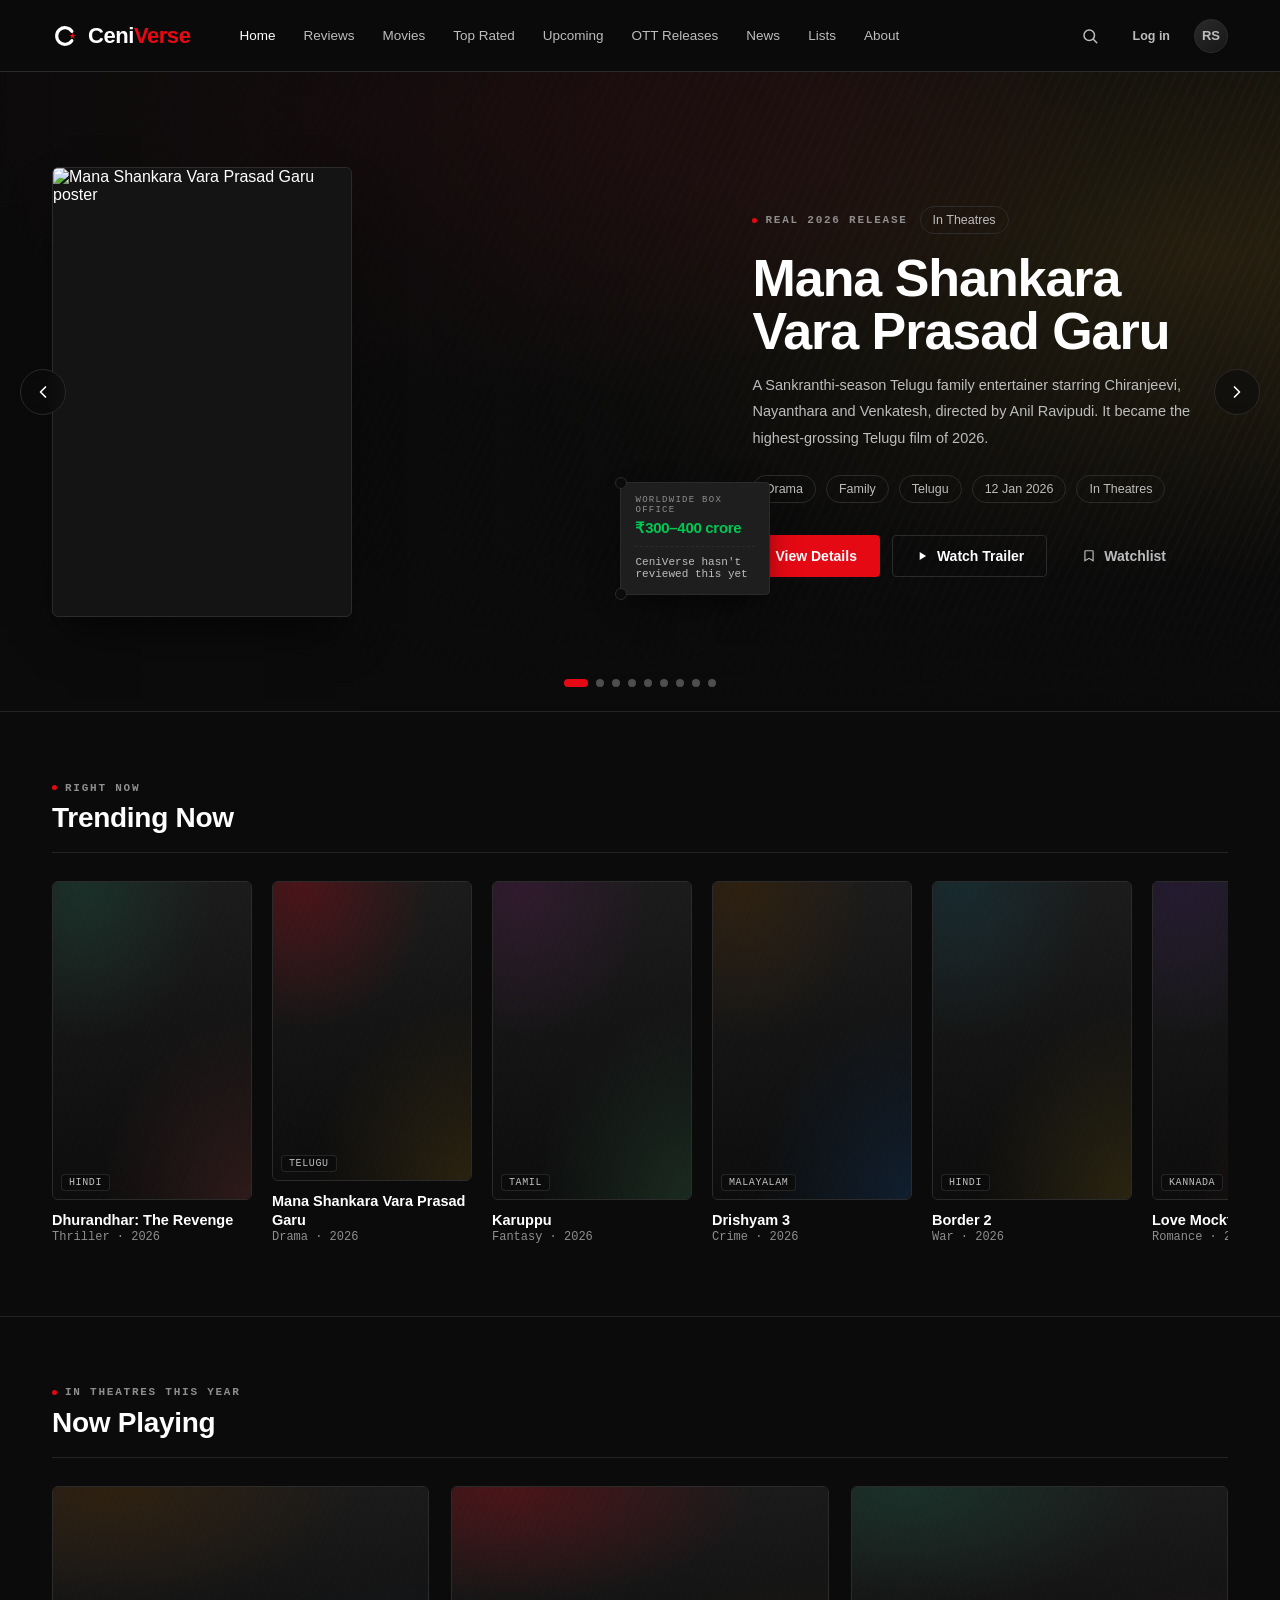
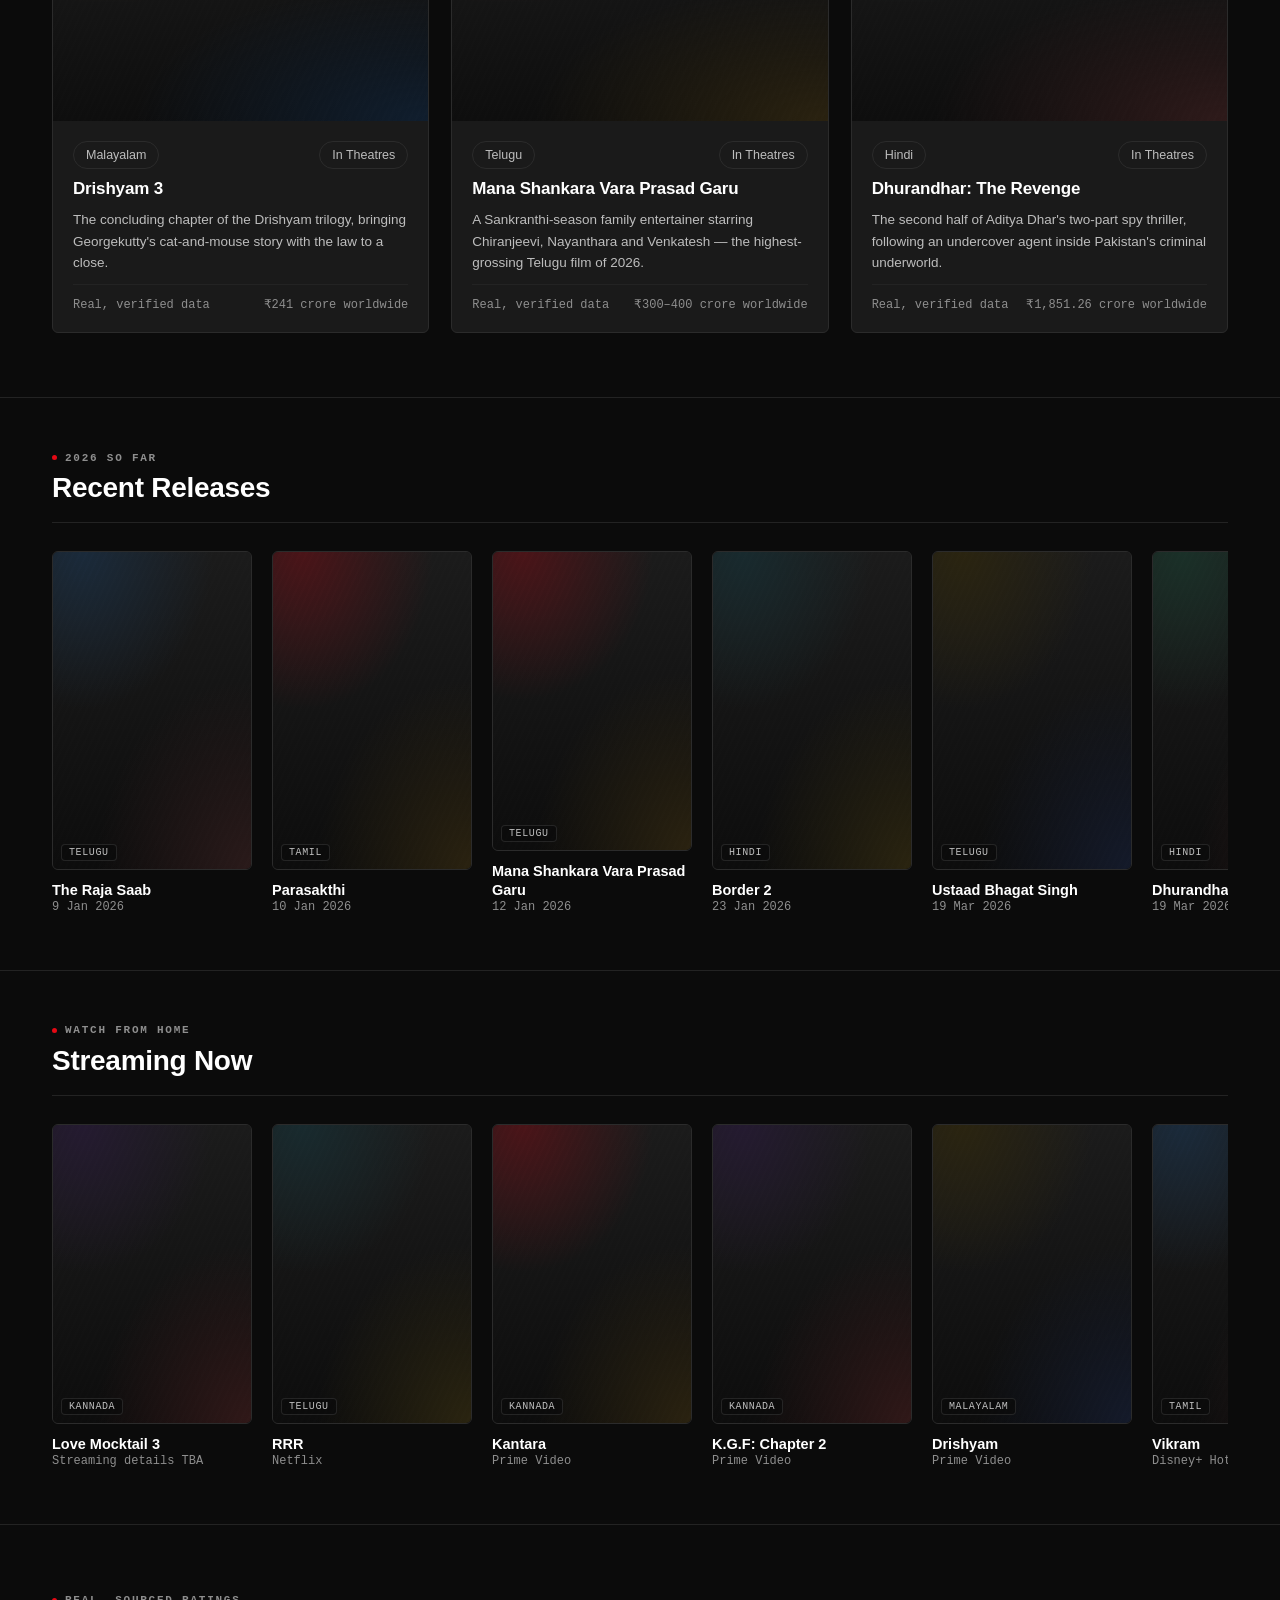
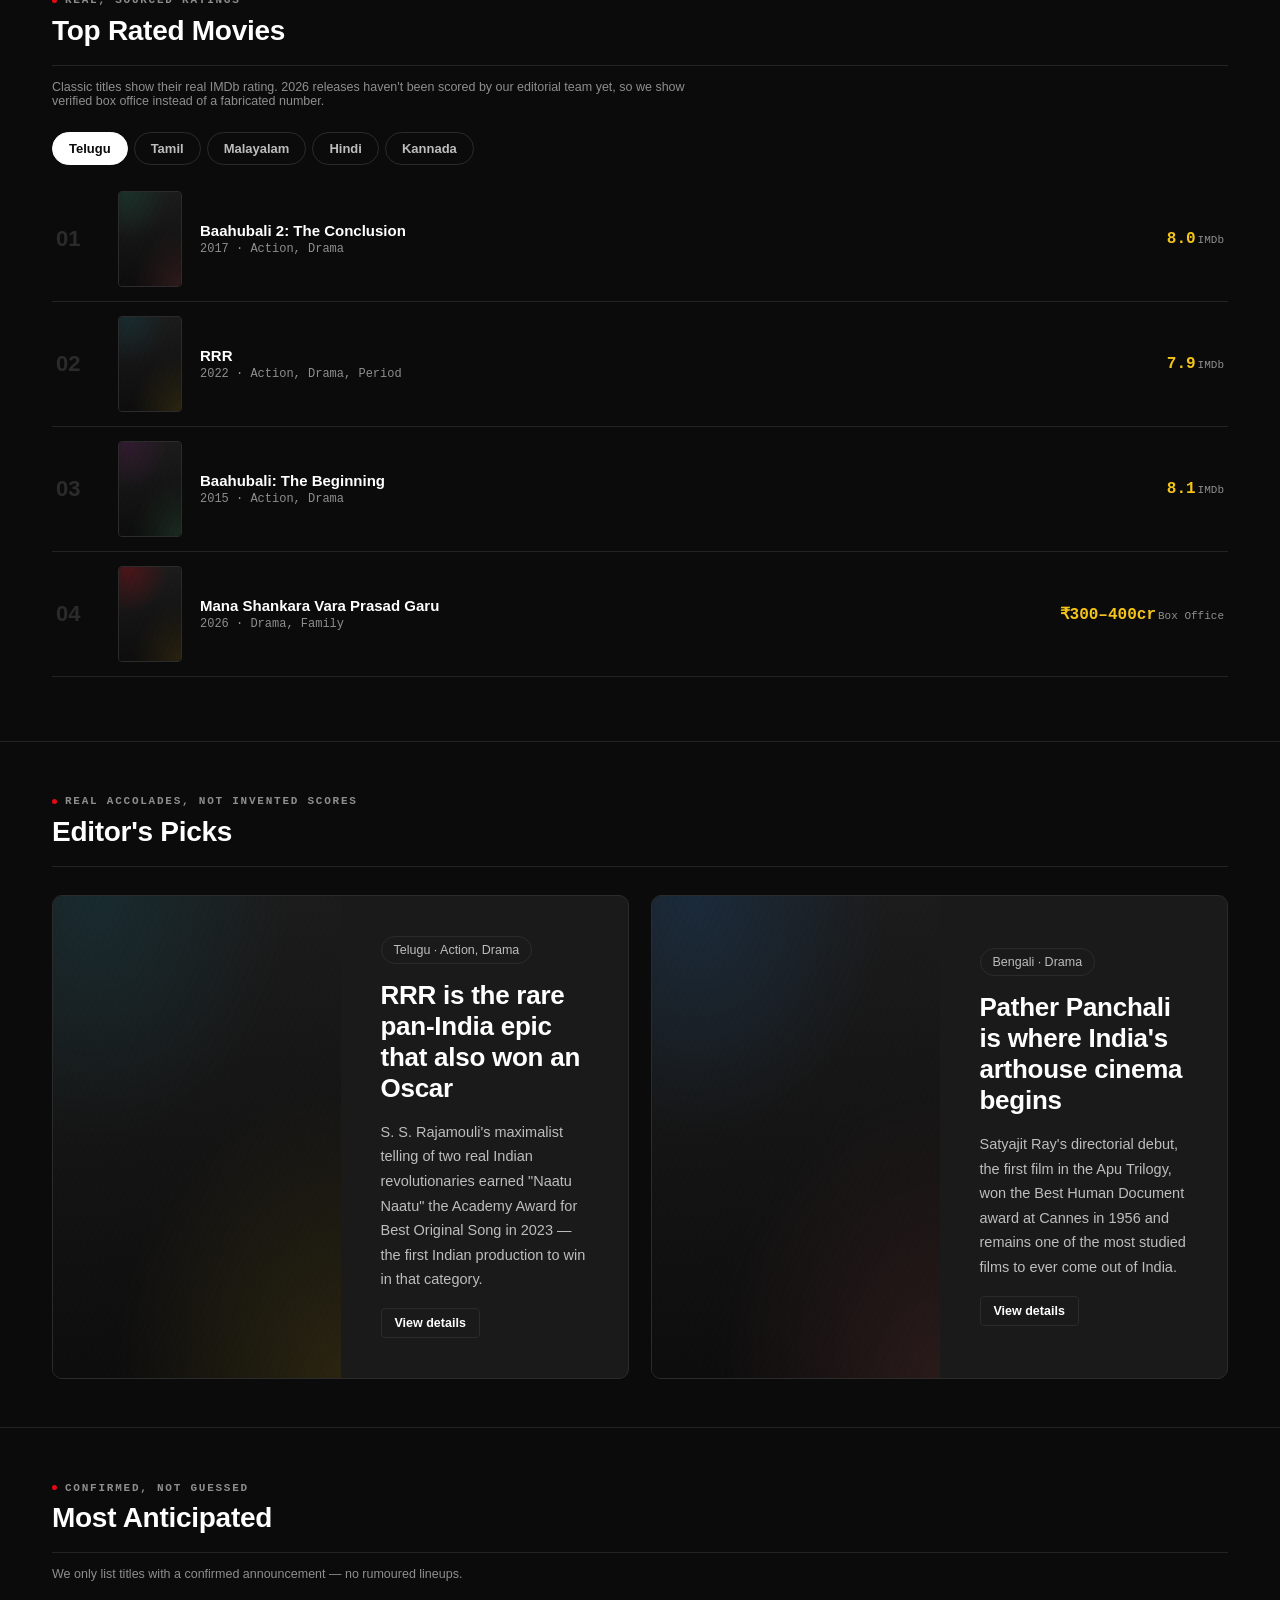
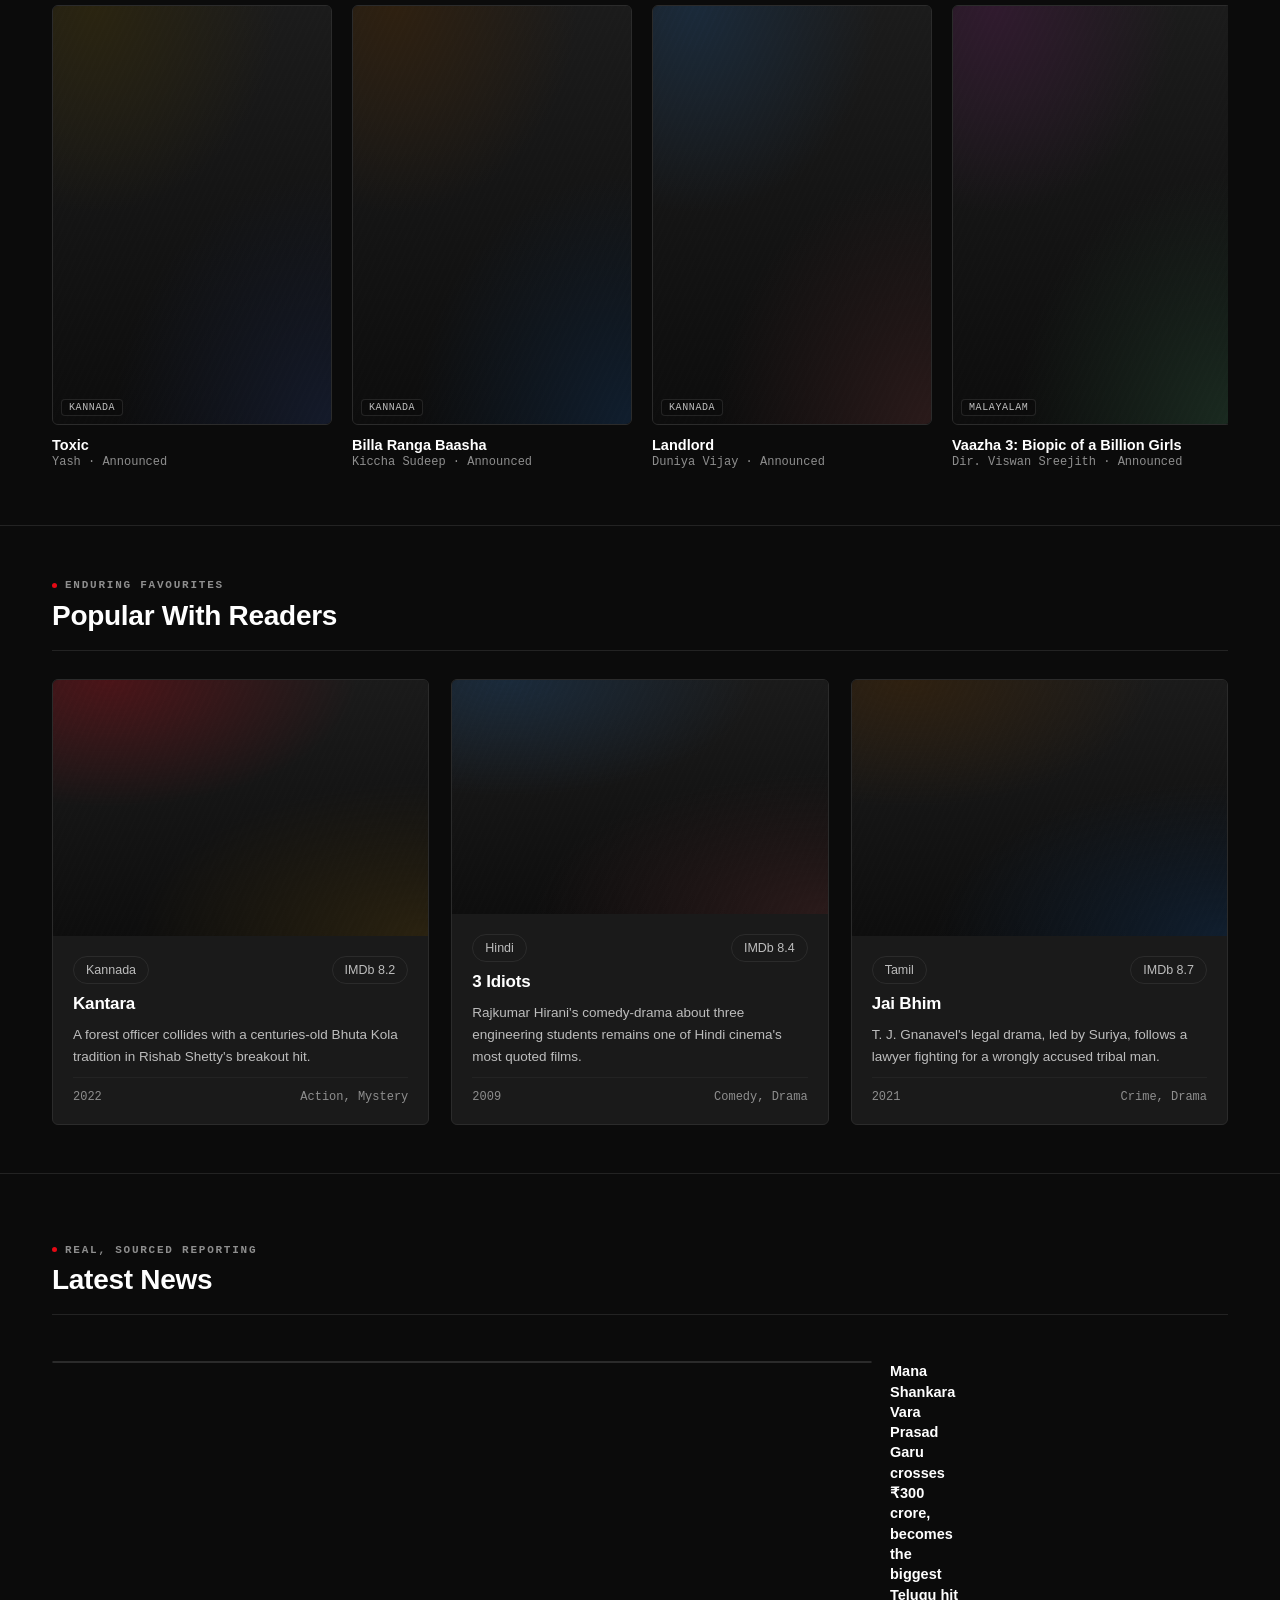
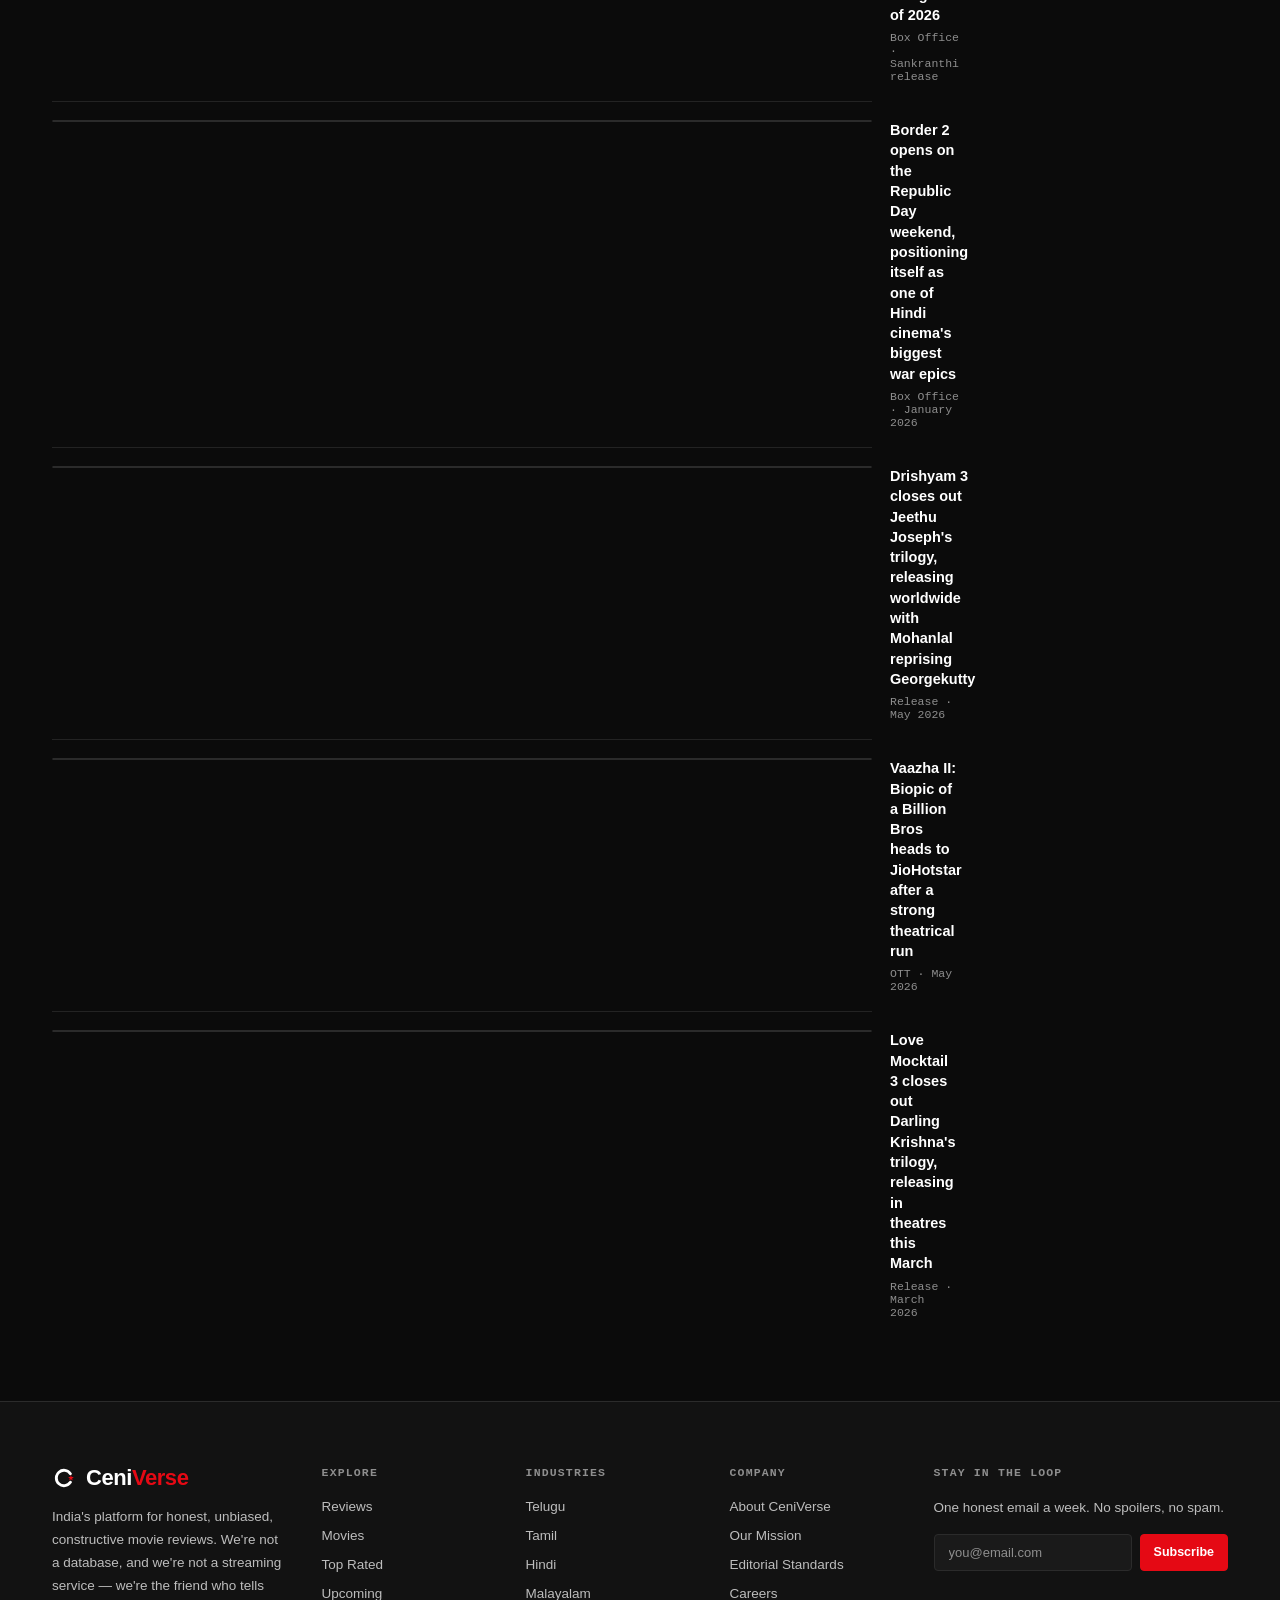
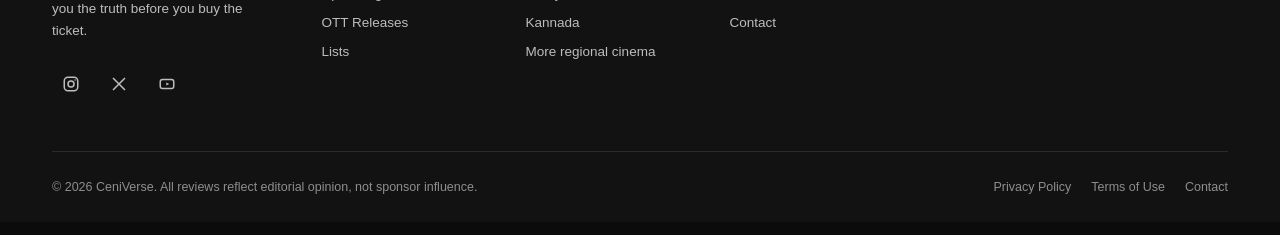
==== commit 1fe64bef: "Add files via upload" ====
--- a/index.html
+++ b/index.html
@@ -92,8 +92,7 @@
       <div class="hc-content">
         <div class="hero-inner">
           <div class="hero-poster-wrap">
-            <div class="hero-poster ph-poster" data-tone="1">
-              <div class="ph-mark"><div class="ph-glyph">M</div><div class="ph-title">Mana Shankara Vara Prasad Garu</div><div class="ph-industry">Telugu · 2026</div></div>
+            <div class="hero-poster ph-poster" data-tone="1"><img class="real-poster-image" src="assets/posters/mana-shankara-vara-prasad-garu.jpg" alt="Mana Shankara Vara Prasad Garu poster" loading="eager" onerror="this.style.display=\'none\';"></div>
             </div>
             <div class="verdict-stub">
               <div class="vs-label">Worldwide Box Office</div>
@@ -124,9 +123,7 @@
       <div class="hc-content">
         <div class="hero-inner">
           <div class="hero-poster-wrap">
-            <div class="hero-poster ph-poster" data-tone="2">
-              <div class="ph-mark"><div class="ph-glyph">T</div><div class="ph-title">The Raja Saab</div><div class="ph-industry">Telugu · 2026</div></div>
-            </div>
+            <div class="hero-poster ph-poster" data-tone="2"><img class="real-poster-image" src="assets/posters/the-raja-saab.jpg" alt="the raja saab poster" loading="eager" onerror="this.style.display='none';"></div>
             <div class="verdict-stub">
               <div class="vs-label">Worldwide Box Office</div>
               <div class="vs-verdict yes" style="font-size:15px;">₹208.38 crore</div>
@@ -156,9 +153,7 @@
       <div class="hc-content">
         <div class="hero-inner">
           <div class="hero-poster-wrap">
-            <div class="hero-poster ph-poster" data-tone="3">
-              <div class="ph-mark"><div class="ph-glyph">U</div><div class="ph-title">Ustaad Bhagat Singh</div><div class="ph-industry">Telugu · 2026</div></div>
-            </div>
+            <div class="hero-poster ph-poster" data-tone="3"><img class="real-poster-image" src="assets/posters/ustaad-bhagat-singh.jpg" alt="ustaad bhagat singh poster" loading="eager" onerror="this.style.display='none';"></div>
             <div class="verdict-stub">
               <div class="vs-label">Worldwide Box Office</div>
               <div class="vs-verdict yes" style="font-size:15px;">₹97 crore</div>
@@ -188,9 +183,7 @@
       <div class="hc-content">
         <div class="hero-inner">
           <div class="hero-poster-wrap">
-            <div class="hero-poster ph-poster" data-tone="4">
-              <div class="ph-mark"><div class="ph-glyph">K</div><div class="ph-title">Karuppu</div><div class="ph-industry">Tamil · 2026</div></div>
-            </div>
+            <div class="hero-poster ph-poster" data-tone="4"><img class="real-poster-image" src="assets/posters/karuppu.jpg" alt="karuppu poster" loading="eager" onerror="this.style.display='none';"></div>
             <div class="verdict-stub">
               <div class="vs-label">Worldwide Box Office</div>
               <div class="vs-verdict yes" style="font-size:15px;">est. ₹300 crore</div>
@@ -220,9 +213,7 @@
       <div class="hc-content">
         <div class="hero-inner">
           <div class="hero-poster-wrap">
-            <div class="hero-poster ph-poster" data-tone="5">
-              <div class="ph-mark"><div class="ph-glyph">D</div><div class="ph-title">Dhurandhar: The Revenge</div><div class="ph-industry">Hindi · 2026</div></div>
-            </div>
+            <div class="hero-poster ph-poster" data-tone="5"><img class="real-poster-image" src="assets/posters/dhurandhar-the-revenge.jpg" alt="dhurandhar the revenge poster" loading="eager" onerror="this.style.display='none';"></div>
             <div class="verdict-stub">
               <div class="vs-label">Worldwide Box Office</div>
               <div class="vs-verdict yes" style="font-size:15px;">₹1,851.26 crore</div>
@@ -252,9 +243,7 @@
       <div class="hc-content">
         <div class="hero-inner">
           <div class="hero-poster-wrap">
-            <div class="hero-poster ph-poster" data-tone="6">
-              <div class="ph-mark"><div class="ph-glyph">D</div><div class="ph-title">Drishyam 3</div><div class="ph-industry">Malayalam · 2026</div></div>
-            </div>
+            <div class="hero-poster ph-poster" data-tone="6"><img class="real-poster-image" src="assets/posters/drishyam-3.jpg" alt="drishyam 3 poster" loading="eager" onerror="this.style.display='none';"></div>
             <div class="verdict-stub">
               <div class="vs-label">Worldwide Box Office</div>
               <div class="vs-verdict yes" style="font-size:15px;">₹241 crore</div>
@@ -284,9 +273,7 @@
       <div class="hc-content">
         <div class="hero-inner">
           <div class="hero-poster-wrap">
-            <div class="hero-poster ph-poster" data-tone="7">
-              <div class="ph-mark"><div class="ph-glyph">L</div><div class="ph-title">Love Mocktail 3</div><div class="ph-industry">Kannada · 2026</div></div>
-            </div>
+            <div class="hero-poster ph-poster" data-tone="7"><img class="real-poster-image" src="assets/posters/love-mocktail-3.jpg" alt="love mocktail 3 poster" loading="eager" onerror="this.style.display='none';"></div>
             <div class="verdict-stub">
               <div class="vs-label">Status</div>
               <div class="vs-verdict yes" style="font-size:15px;">In Theatres</div>
@@ -316,9 +303,7 @@
       <div class="hc-content">
         <div class="hero-inner">
           <div class="hero-poster-wrap">
-            <div class="hero-poster ph-poster" data-tone="8">
-              <div class="ph-mark"><div class="ph-glyph">B</div><div class="ph-title">Border 2</div><div class="ph-industry">Hindi · 2026</div></div>
-            </div>
+            <div class="hero-poster ph-poster" data-tone="8"><img class="real-poster-image" src="assets/posters/border-2.jpg" alt="border 2 poster" loading="eager" onerror="this.style.display='none';"></div>
             <div class="verdict-stub">
               <div class="vs-label">Worldwide Box Office</div>
               <div class="vs-verdict yes" style="font-size:15px;">₹464.5 crore</div>
@@ -348,8 +333,7 @@
       <div class="hc-content">
         <div class="hero-inner">
           <div class="hero-poster-wrap">
-            <div class="hero-poster ph-poster" data-tone="1">
-              <div class="ph-mark"><div class="ph-glyph">P</div><div class="ph-title">Parasakthi</div><div class="ph-industry">Tamil · 2026</div></div>
+            <div class="hero-poster ph-poster" data-tone="1"><img class="real-poster-image" src="assets/posters/parasakthi.jpg" alt="Parasakthi poster" loading="eager" onerror="this.style.display=\'none\';"></div>
             </div>
             <div class="verdict-stub">
               <div class="vs-label">Worldwide Box Office</div>
@@ -884,7 +868,763 @@
   </div>
 </footer>
 
-<script src="data/search-index.js"></script>
+<!-- Search index is embedded directly (not loaded from a sibling file)
+     so search works no matter how this page is opened. Regenerate via
+     gen_data.py. -->
+<script>
+window.CENIVERSE_INDEX = [
+  {
+    "id": "mana-shankara-vara-prasad-garu",
+    "title": "Mana Shankara Vara Prasad Garu",
+    "year": 2026,
+    "language": "Telugu",
+    "director": "Anil Ravipudi",
+    "cast": [
+      "Chiranjeevi",
+      "Nayanthara",
+      "Venkatesh",
+      "Catherine Tresa",
+      "Sachin Khedekar",
+      "Zarina Wahab"
+    ],
+    "genres": [
+      "Drama",
+      "Family",
+      "Comedy"
+    ],
+    "posterTone": 1,
+    "glyph": "M",
+    "producers": [
+      "Sahu Garapati",
+      "Sushmita Konidela"
+    ],
+    "musicDirector": "Bheems Ceciroleo"
+  },
+  {
+    "id": "the-raja-saab",
+    "title": "The Raja Saab",
+    "year": 2026,
+    "language": "Telugu",
+    "director": "Maruthi",
+    "cast": [
+      "Prabhas",
+      "Sanjay Dutt",
+      "Nidhhi Agerwal",
+      "Malavika Mohanan",
+      "Riddhi Kumar",
+      "Zarina Wahab",
+      "Boman Irani"
+    ],
+    "genres": [
+      "Horror",
+      "Comedy",
+      "Romance"
+    ],
+    "posterTone": 2,
+    "glyph": "T",
+    "producers": [
+      "T. G. Vishwa Prasad",
+      "Krithi Prasad"
+    ],
+    "musicDirector": "Thaman S"
+  },
+  {
+    "id": "ustaad-bhagat-singh",
+    "title": "Ustaad Bhagat Singh",
+    "year": 2026,
+    "language": "Telugu",
+    "director": "Harish Shankar",
+    "cast": [
+      "Pawan Kalyan",
+      "Sreeleela",
+      "Raashii Khanna"
+    ],
+    "genres": [
+      "Action",
+      "Drama"
+    ],
+    "posterTone": 3,
+    "glyph": "U",
+    "producers": [],
+    "musicDirector": "Devi Sri Prasad"
+  },
+  {
+    "id": "karuppu",
+    "title": "Karuppu",
+    "year": 2026,
+    "language": "Tamil",
+    "director": "RJ Balaji",
+    "cast": [
+      "Suriya",
+      "Trisha Krishnan",
+      "RJ Balaji",
+      "Indrans"
+    ],
+    "genres": [
+      "Fantasy",
+      "Action"
+    ],
+    "posterTone": 4,
+    "glyph": "K",
+    "producers": [
+      "S. R. Prakash Babu",
+      "S. R. Prabhu"
+    ],
+    "musicDirector": "Sai Abhyankkar"
+  },
+  {
+    "id": "dhurandhar-the-revenge",
+    "title": "Dhurandhar: The Revenge",
+    "year": 2026,
+    "language": "Hindi",
+    "director": "Aditya Dhar",
+    "cast": [
+      "Ranveer Singh",
+      "Arjun Rampal",
+      "Sanjay Dutt",
+      "R. Madhavan",
+      "Sara Arjun",
+      "Rakesh Bedi"
+    ],
+    "genres": [
+      "Action",
+      "Crime",
+      "Thriller"
+    ],
+    "posterTone": 5,
+    "glyph": "D",
+    "producers": [
+      "Aditya Dhar",
+      "Jyoti Deshpande"
+    ],
+    "musicDirector": null
+  },
+  {
+    "id": "drishyam-3",
+    "title": "Drishyam 3",
+    "year": 2026,
+    "language": "Malayalam",
+    "director": "Jeethu Joseph",
+    "cast": [
+      "Mohanlal",
+      "Meena",
+      "Ansiba Hassan",
+      "Esther Anil",
+      "Siddique",
+      "Murali Gopy",
+      "Asha Sarath"
+    ],
+    "genres": [
+      "Crime",
+      "Drama",
+      "Thriller"
+    ],
+    "posterTone": 6,
+    "glyph": "D",
+    "producers": [
+      "Antony Perumbavoor"
+    ],
+    "musicDirector": "Anil Johnson"
+  },
+  {
+    "id": "love-mocktail-3",
+    "title": "Love Mocktail 3",
+    "year": 2026,
+    "language": "Kannada",
+    "director": "Darling Krishna",
+    "cast": [
+      "Darling Krishna",
+      "Milana Nagaraj",
+      "Samvrutha",
+      "Rachel David",
+      "Amrutha Iyengar"
+    ],
+    "genres": [
+      "Drama",
+      "Romance"
+    ],
+    "posterTone": 7,
+    "glyph": "L",
+    "producers": [],
+    "musicDirector": null
+  },
+  {
+    "id": "border-2",
+    "title": "Border 2",
+    "year": 2026,
+    "language": "Hindi",
+    "director": "Anurag Singh",
+    "cast": [
+      "Sunny Deol",
+      "Varun Dhawan",
+      "Diljit Dosanjh",
+      "Ahan Shetty",
+      "Sonam Bajwa",
+      "Mona Singh"
+    ],
+    "genres": [
+      "War",
+      "Action",
+      "Drama"
+    ],
+    "posterTone": 8,
+    "glyph": "B",
+    "producers": [
+      "Bhushan Kumar",
+      "Krishan Kumar",
+      "J. P. Dutta",
+      "Nidhi Dutta"
+    ],
+    "musicDirector": "Anu Malik, Mithoon, Vishal Mishra, Sachet-Parampara, Gurmoh"
+  },
+  {
+    "id": "parasakthi",
+    "title": "Parasakthi",
+    "year": 2026,
+    "language": "Tamil",
+    "director": "Sudha Kongara",
+    "cast": [
+      "Sivakarthikeyan",
+      "Ravi Mohan",
+      "Atharvaa",
+      "Sreeleela"
+    ],
+    "genres": [
+      "Action",
+      "Drama",
+      "History"
+    ],
+    "posterTone": 1,
+    "glyph": "P",
+    "producers": [
+      "Aakash Baskaran"
+    ],
+    "musicDirector": "G. V. Prakash Kumar"
+  },
+  {
+    "id": "korean-kanakaraju",
+    "title": "Korean Kanakaraju",
+    "year": 2026,
+    "language": "Telugu",
+    "director": "Merlapaka Gandhi",
+    "cast": [
+      "Varun Tej",
+      "Ritika Nayak",
+      "Satya",
+      "Sunil",
+      "Muralidhar Goud",
+      "Daksha Nagarkar"
+    ],
+    "genres": [
+      "Comedy",
+      "Horror"
+    ],
+    "posterTone": 2,
+    "glyph": "K",
+    "producers": [
+      "Y. Rajeev Reddy",
+      "Sai Babu Jagarlamudi"
+    ],
+    "musicDirector": "S. Thaman"
+  },
+  {
+    "id": "pather-panchali",
+    "title": "Pather Panchali",
+    "year": 1955,
+    "language": "Bengali",
+    "director": "Satyajit Ray",
+    "cast": [
+      "Kanu Bannerjee",
+      "Karuna Bannerjee",
+      "Subir Banerjee"
+    ],
+    "genres": [
+      "Drama"
+    ],
+    "posterTone": 3,
+    "glyph": "P",
+    "producers": [],
+    "musicDirector": null
+  },
+  {
+    "id": "mother-india",
+    "title": "Mother India",
+    "year": 1957,
+    "language": "Hindi",
+    "director": "Mehboob Khan",
+    "cast": [
+      "Nargis",
+      "Sunil Dutt",
+      "Rajendra Kumar"
+    ],
+    "genres": [
+      "Drama"
+    ],
+    "posterTone": 4,
+    "glyph": "M",
+    "producers": [],
+    "musicDirector": null
+  },
+  {
+    "id": "pyaasa",
+    "title": "Pyaasa",
+    "year": 1957,
+    "language": "Hindi",
+    "director": "Guru Dutt",
+    "cast": [
+      "Guru Dutt",
+      "Waheeda Rehman",
+      "Mala Sinha"
+    ],
+    "genres": [
+      "Drama"
+    ],
+    "posterTone": 5,
+    "glyph": "P",
+    "producers": [],
+    "musicDirector": null
+  },
+  {
+    "id": "mughal-e-azam",
+    "title": "Mughal-E-Azam",
+    "year": 1960,
+    "language": "Hindi",
+    "director": "K. Asif",
+    "cast": [
+      "Prithviraj Kapoor",
+      "Dilip Kumar",
+      "Madhubala"
+    ],
+    "genres": [
+      "Historical",
+      "Drama",
+      "Romance"
+    ],
+    "posterTone": 6,
+    "glyph": "M",
+    "producers": [],
+    "musicDirector": null
+  },
+  {
+    "id": "sholay",
+    "title": "Sholay",
+    "year": 1975,
+    "language": "Hindi",
+    "director": "Ramesh Sippy",
+    "cast": [
+      "Dharmendra",
+      "Amitabh Bachchan",
+      "Hema Malini",
+      "Amjad Khan"
+    ],
+    "genres": [
+      "Action",
+      "Adventure",
+      "Drama"
+    ],
+    "posterTone": 7,
+    "glyph": "S",
+    "producers": [],
+    "musicDirector": null
+  },
+  {
+    "id": "nayakan",
+    "title": "Nayakan",
+    "year": 1987,
+    "language": "Tamil",
+    "director": "Mani Ratnam",
+    "cast": [
+      "Kamal Haasan",
+      "Saranya Ponvannan"
+    ],
+    "genres": [
+      "Crime",
+      "Drama"
+    ],
+    "posterTone": 8,
+    "glyph": "N",
+    "producers": [],
+    "musicDirector": null
+  },
+  {
+    "id": "dilwale-dulhania-le-jayenge",
+    "title": "Dilwale Dulhania Le Jayenge",
+    "year": 1995,
+    "language": "Hindi",
+    "director": "Aditya Chopra",
+    "cast": [
+      "Shah Rukh Khan",
+      "Kajol"
+    ],
+    "genres": [
+      "Romance",
+      "Drama"
+    ],
+    "posterTone": 1,
+    "glyph": "D",
+    "producers": [],
+    "musicDirector": null
+  },
+  {
+    "id": "lagaan",
+    "title": "Lagaan",
+    "year": 2001,
+    "language": "Hindi",
+    "director": "Ashutosh Gowariker",
+    "cast": [
+      "Aamir Khan",
+      "Gracy Singh"
+    ],
+    "genres": [
+      "Sport",
+      "Drama",
+      "Musical"
+    ],
+    "posterTone": 2,
+    "glyph": "L",
+    "producers": [],
+    "musicDirector": null
+  },
+  {
+    "id": "3-idiots",
+    "title": "3 Idiots",
+    "year": 2009,
+    "language": "Hindi",
+    "director": "Rajkumar Hirani",
+    "cast": [
+      "Aamir Khan",
+      "R. Madhavan",
+      "Sharman Joshi",
+      "Kareena Kapoor"
+    ],
+    "genres": [
+      "Comedy",
+      "Drama"
+    ],
+    "posterTone": 3,
+    "glyph": "3",
+    "producers": [],
+    "musicDirector": null
+  },
+  {
+    "id": "drishyam",
+    "title": "Drishyam",
+    "year": 2013,
+    "language": "Malayalam",
+    "director": "Jeethu Joseph",
+    "cast": [
+      "Mohanlal",
+      "Meena"
+    ],
+    "genres": [
+      "Crime",
+      "Drama",
+      "Thriller"
+    ],
+    "posterTone": 4,
+    "glyph": "D",
+    "producers": [],
+    "musicDirector": null
+  },
+  {
+    "id": "baahubali-the-beginning",
+    "title": "Baahubali: The Beginning",
+    "year": 2015,
+    "language": "Telugu",
+    "director": "S. S. Rajamouli",
+    "cast": [
+      "Prabhas",
+      "Rana Daggubati",
+      "Anushka Shetty",
+      "Tamannaah"
+    ],
+    "genres": [
+      "Action",
+      "Drama"
+    ],
+    "posterTone": 5,
+    "glyph": "B",
+    "producers": [],
+    "musicDirector": null
+  },
+  {
+    "id": "baahubali-2-the-conclusion",
+    "title": "Baahubali 2: The Conclusion",
+    "year": 2017,
+    "language": "Telugu",
+    "director": "S. S. Rajamouli",
+    "cast": [
+      "Prabhas",
+      "Rana Daggubati",
+      "Anushka Shetty",
+      "Ramya Krishnan"
+    ],
+    "genres": [
+      "Action",
+      "Drama"
+    ],
+    "posterTone": 6,
+    "glyph": "B",
+    "producers": [],
+    "musicDirector": null
+  },
+  {
+    "id": "andhadhun",
+    "title": "Andhadhun",
+    "year": 2018,
+    "language": "Hindi",
+    "director": "Sriram Raghavan",
+    "cast": [
+      "Ayushmann Khurrana",
+      "Tabu",
+      "Radhika Apte"
+    ],
+    "genres": [
+      "Crime",
+      "Thriller"
+    ],
+    "posterTone": 7,
+    "glyph": "A",
+    "producers": [],
+    "musicDirector": null
+  },
+  {
+    "id": "tumbbad",
+    "title": "Tumbbad",
+    "year": 2018,
+    "language": "Hindi",
+    "director": "Rahi Anil Barve",
+    "cast": [
+      "Sohum Shah"
+    ],
+    "genres": [
+      "Horror",
+      "Fantasy"
+    ],
+    "posterTone": 8,
+    "glyph": "T",
+    "producers": [],
+    "musicDirector": null
+  },
+  {
+    "id": "kgf-chapter-1",
+    "title": "K.G.F: Chapter 1",
+    "year": 2018,
+    "language": "Kannada",
+    "director": "Prashanth Neel",
+    "cast": [
+      "Yash",
+      "Srinidhi Shetty"
+    ],
+    "genres": [
+      "Action",
+      "Crime"
+    ],
+    "posterTone": 1,
+    "glyph": "K",
+    "producers": [],
+    "musicDirector": null
+  },
+  {
+    "id": "gully-boy",
+    "title": "Gully Boy",
+    "year": 2019,
+    "language": "Hindi",
+    "director": "Zoya Akhtar",
+    "cast": [
+      "Ranveer Singh",
+      "Alia Bhatt"
+    ],
+    "genres": [
+      "Drama",
+      "Music"
+    ],
+    "posterTone": 2,
+    "glyph": "G",
+    "producers": [],
+    "musicDirector": null
+  },
+  {
+    "id": "article-15",
+    "title": "Article 15",
+    "year": 2019,
+    "language": "Hindi",
+    "director": "Anubhav Sinha",
+    "cast": [
+      "Ayushmann Khurrana"
+    ],
+    "genres": [
+      "Crime",
+      "Drama"
+    ],
+    "posterTone": 3,
+    "glyph": "A",
+    "producers": [],
+    "musicDirector": null
+  },
+  {
+    "id": "super-deluxe",
+    "title": "Super Deluxe",
+    "year": 2019,
+    "language": "Tamil",
+    "director": "Thiagarajan Kumararaja",
+    "cast": [
+      "Vijay Sethupathi",
+      "Samantha",
+      "Fahadh Faasil"
+    ],
+    "genres": [
+      "Drama"
+    ],
+    "posterTone": 4,
+    "glyph": "S",
+    "producers": [],
+    "musicDirector": null
+  },
+  {
+    "id": "kumbalangi-nights",
+    "title": "Kumbalangi Nights",
+    "year": 2019,
+    "language": "Malayalam",
+    "director": "Madhu C. Narayanan",
+    "cast": [
+      "Soubin Shahir",
+      "Fahadh Faasil",
+      "Shane Nigam"
+    ],
+    "genres": [
+      "Drama"
+    ],
+    "posterTone": 5,
+    "glyph": "K",
+    "producers": [],
+    "musicDirector": null
+  },
+  {
+    "id": "sairat",
+    "title": "Sairat",
+    "year": 2016,
+    "language": "Marathi",
+    "director": "Nagraj Manjule",
+    "cast": [
+      "Rinku Rajguru",
+      "Akash Thosar"
+    ],
+    "genres": [
+      "Romance",
+      "Drama"
+    ],
+    "posterTone": 6,
+    "glyph": "S",
+    "producers": [],
+    "musicDirector": null
+  },
+  {
+    "id": "jai-bhim",
+    "title": "Jai Bhim",
+    "year": 2021,
+    "language": "Tamil",
+    "director": "T. J. Gnanavel",
+    "cast": [
+      "Suriya",
+      "Lijomol Jose"
+    ],
+    "genres": [
+      "Crime",
+      "Drama"
+    ],
+    "posterTone": 7,
+    "glyph": "J",
+    "producers": [],
+    "musicDirector": null
+  },
+  {
+    "id": "kgf-chapter-2",
+    "title": "K.G.F: Chapter 2",
+    "year": 2022,
+    "language": "Kannada",
+    "director": "Prashanth Neel",
+    "cast": [
+      "Yash",
+      "Sanjay Dutt",
+      "Raveena Tandon",
+      "Srinidhi Shetty"
+    ],
+    "genres": [
+      "Action",
+      "Crime"
+    ],
+    "posterTone": 8,
+    "glyph": "K",
+    "producers": [],
+    "musicDirector": null
+  },
+  {
+    "id": "rrr",
+    "title": "RRR",
+    "year": 2022,
+    "language": "Telugu",
+    "director": "S. S. Rajamouli",
+    "cast": [
+      "N. T. Rama Rao Jr.",
+      "Ram Charan",
+      "Alia Bhatt",
+      "Ajay Devgn"
+    ],
+    "genres": [
+      "Action",
+      "Drama",
+      "Period"
+    ],
+    "posterTone": 1,
+    "glyph": "R",
+    "producers": [],
+    "musicDirector": null
+  },
+  {
+    "id": "kantara",
+    "title": "Kantara",
+    "year": 2022,
+    "language": "Kannada",
+    "director": "Rishab Shetty",
+    "cast": [
+      "Rishab Shetty",
+      "Sapthami Gowda"
+    ],
+    "genres": [
+      "Action",
+      "Drama",
+      "Mystery"
+    ],
+    "posterTone": 2,
+    "glyph": "K",
+    "producers": [],
+    "musicDirector": null
+  },
+  {
+    "id": "vikram",
+    "title": "Vikram",
+    "year": 2022,
+    "language": "Tamil",
+    "director": "Lokesh Kanagaraj",
+    "cast": [
+      "Kamal Haasan",
+      "Vijay Sethupathi",
+      "Fahadh Faasil"
+    ],
+    "genres": [
+      "Action",
+      "Crime",
+      "Thriller"
+    ],
+    "posterTone": 3,
+    "glyph": "V",
+    "producers": [],
+    "musicDirector": null
+  }
+];
+
+</script>
 <script src="script.js"></script>
 </body>
 </html>
--- a/style.css
+++ b/style.css
@@ -0,0 +1,1066 @@
+/* ==========================================================================
+   CeniVerse — Design System
+   Editorial, cinematic, restrained. Indian cinema only.
+   ========================================================================== */
+
+@import url('https://fonts.googleapis.com/css2?family=Archivo:ital,wght@0,500;0,600;0,700;0,800;0,900;1,600&family=Inter:wght@400;500;600;700&family=IBM+Plex+Mono:wght@500;600&display=swap');
+
+:root{
+  /* --- palette (brief-specified, used sparingly for accents) --- */
+  --bg-primary:#0B0B0B;
+  --bg-secondary:#121212;
+  --card:#1A1A1A;
+  --card-raised:#1E1E1E;
+  --border:#2B2B2B;
+  --border-soft:#232323;
+  --text-primary:#FFFFFF;
+  --text-secondary:#BDBDBD;
+  --text-muted:#8E8E8E;
+  --accent:#E50914;
+  --accent-2:#F5C518;
+  --success:#00C853;
+
+  /* --- type --- */
+  --font-display:'Archivo', sans-serif;
+  --font-body:'Inter', sans-serif;
+  --font-mono:'IBM Plex Mono', monospace;
+
+  /* --- layout --- */
+  --container:1240px;
+  --radius-sm:4px;
+  --radius-md:6px;
+  --radius-lg:10px;
+  --header-h:72px;
+}
+
+*,*::before,*::after{box-sizing:border-box;}
+html{scroll-behavior:smooth;}
+body{
+  margin:0;
+  background:var(--bg-primary);
+  color:var(--text-primary);
+  font-family:var(--font-body);
+  -webkit-font-smoothing:antialiased;
+  text-rendering:optimizeLegibility;
+  overflow-x:hidden;
+}
+img{max-width:100%;display:block;}
+a{color:inherit;text-decoration:none;}
+button{font-family:inherit;cursor:pointer;}
+ul{list-style:none;margin:0;padding:0;}
+h1,h2,h3,h4,p{margin:0;}
+
+@media (prefers-reduced-motion: reduce){
+  *{animation-duration:0.001ms !important;transition-duration:0.001ms !important;}
+}
+
+::selection{background:var(--accent);color:#fff;}
+
+/* focus visibility */
+a:focus-visible,button:focus-visible,input:focus-visible{
+  outline:2px solid var(--accent-2);
+  outline-offset:2px;
+  border-radius:2px;
+}
+
+.container{
+  max-width:var(--container);
+  margin:0 auto;
+  padding:0 32px;
+}
+
+/* scrollbar */
+::-webkit-scrollbar{width:10px;height:10px;}
+::-webkit-scrollbar-track{background:var(--bg-primary);}
+::-webkit-scrollbar-thumb{background:#2a2a2a;border-radius:8px;}
+::-webkit-scrollbar-thumb:hover{background:#3a3a3a;}
+
+/* ==========================================================================
+   Type scale
+   ========================================================================== */
+.eyebrow{
+  font-family:var(--font-mono);
+  font-size:11px;
+  font-weight:600;
+  letter-spacing:.16em;
+  text-transform:uppercase;
+  color:var(--text-muted);
+  display:inline-flex;
+  align-items:center;
+  gap:8px;
+}
+.eyebrow .dot{width:5px;height:5px;border-radius:50%;background:var(--accent);}
+
+.section-head{
+  display:flex;
+  align-items:flex-end;
+  justify-content:space-between;
+  gap:24px;
+  margin-bottom:28px;
+  border-bottom:1px solid var(--border-soft);
+  padding-bottom:18px;
+}
+.section-head h2{
+  font-family:var(--font-display);
+  font-weight:800;
+  font-size:28px;
+  letter-spacing:-.01em;
+  margin-top:8px;
+}
+.section-head .see-all{
+  font-family:var(--font-mono);
+  font-size:12px;
+  color:var(--text-secondary);
+  font-weight:600;
+  letter-spacing:.04em;
+  white-space:nowrap;
+  padding-bottom:6px;
+  border-bottom:1px solid transparent;
+  transition:border-color .2s ease, color .2s ease;
+}
+.section-head .see-all:hover{color:var(--text-primary);border-color:var(--text-primary);}
+
+section.block{padding:64px 0;}
+section.block.tight{padding:48px 0;}
+section.block + section.block{border-top:1px solid var(--border-soft);}
+
+/* ==========================================================================
+   Header
+   ========================================================================== */
+.site-header{
+  position:sticky;top:0;z-index:100;
+  height:var(--header-h);
+  background:rgba(11,11,11,.86);
+  backdrop-filter:blur(14px) saturate(140%);
+  -webkit-backdrop-filter:blur(14px) saturate(140%);
+  border-bottom:1px solid var(--border);
+}
+.site-header .container{
+  height:100%;
+  display:flex;
+  align-items:center;
+  gap:36px;
+}
+.logo{
+  font-family:var(--font-display);
+  font-weight:900;
+  font-size:22px;
+  letter-spacing:-.02em;
+  flex-shrink:0;
+  display:flex;
+  align-items:center;
+  gap:10px;
+  line-height:1;
+}
+.logo-text{white-space:nowrap;}
+.logo-accent{color:var(--accent);}
+.logo-mark{width:26px;height:26px;flex-shrink:0;}
+.foot-logo{display:flex;align-items:center;gap:10px;}
+.foot-logo .logo-mark{width:24px;height:24px;}
+.main-nav{display:flex;align-items:center;gap:2px;flex:1;}
+.main-nav a{
+  font-size:13.5px;
+  font-weight:500;
+  color:var(--text-secondary);
+  padding:9px 13px;
+  border-radius:var(--radius-sm);
+  transition:color .18s ease, background .18s ease;
+  white-space:nowrap;
+}
+.main-nav a:hover{color:var(--text-primary);background:var(--card);}
+.main-nav a.active{color:var(--text-primary);}
+.header-actions{display:flex;align-items:center;gap:10px;flex-shrink:0;}
+.icon-btn{
+  width:38px;height:38px;
+  display:flex;align-items:center;justify-content:center;
+  border-radius:var(--radius-sm);
+  border:1px solid transparent;
+  background:transparent;
+  color:var(--text-secondary);
+  transition:all .18s ease;
+}
+.icon-btn:hover{color:var(--text-primary);border-color:var(--border);background:var(--card);}
+.icon-btn svg{width:18px;height:18px;stroke:currentColor;fill:none;}
+
+.btn{
+  font-family:var(--font-body);
+  font-weight:600;
+  font-size:13.5px;
+  padding:9px 18px;
+  border-radius:var(--radius-sm);
+  border:1px solid var(--border);
+  background:transparent;
+  color:var(--text-primary);
+  transition:all .18s ease;
+  display:inline-flex;
+  align-items:center;
+  gap:8px;
+}
+.btn:hover{border-color:#3d3d3d;background:var(--card);}
+.btn-accent{background:var(--accent);border-color:var(--accent);color:#fff;}
+.btn-accent:hover{background:#c80812;border-color:#c80812;}
+.btn-ghost{border-color:transparent;color:var(--text-secondary);}
+.btn-ghost:hover{color:var(--text-primary);background:var(--card);}
+.btn-sm{padding:7px 13px;font-size:12.5px;}
+
+.avatar-btn{
+  width:34px;height:34px;border-radius:50%;
+  background:linear-gradient(145deg,#2a2a2a,#171717);
+  border:1px solid var(--border);
+  display:flex;align-items:center;justify-content:center;
+  font-family:var(--font-display);font-weight:700;font-size:13px;
+  color:var(--text-secondary);
+}
+
+.mobile-toggle{display:none;}
+
+#searchOverlay{display:none;}
+#searchOverlay.open{display:flex !important;}
+
+#mobileNav{
+  display:none;
+  position:fixed;top:var(--header-h);left:0;right:0;bottom:0;
+  background:var(--bg-primary);z-index:99;padding:24px 32px;
+  overflow-y:auto;
+}
+#mobileNav.open{display:block;}
+#mobileNav a{
+  display:block;padding:14px 0;font-size:16px;font-weight:600;
+  border-bottom:1px solid var(--border-soft);color:var(--text-primary);
+}
+
+/* ==========================================================================
+   Hero
+   ========================================================================== */
+.hero{
+  position:relative;
+  padding:56px 0 0;
+  border-bottom:1px solid var(--border-soft);
+  overflow:hidden;
+}
+.hero-backdrop{
+  position:absolute;inset:0;
+  background-size:cover;background-position:center 20%;
+  opacity:.22;
+  -webkit-mask-image:linear-gradient(to bottom, black 0%, black 40%, transparent 92%);
+  mask-image:linear-gradient(to bottom, black 0%, black 40%, transparent 92%);
+}
+.hero-inner{
+  position:relative;
+  display:grid;
+  grid-template-columns:300px 1fr;
+  gap:56px;
+  align-items:start;
+}
+.hero-poster-wrap{position:relative;}
+.hero-poster{
+  width:100%;aspect-ratio:2/3;
+  border-radius:var(--radius-md);
+  object-fit:cover;
+  border:1px solid var(--border);
+  box-shadow:0 24px 48px -16px rgba(0,0,0,.65);
+}
+/* signature: ticket-stub verdict tab tucked into the poster corner */
+.verdict-stub{
+  position:absolute;
+  right:-18px;bottom:22px;
+  width:150px;
+  background:var(--card-raised);
+  border:1px solid var(--border);
+  border-radius:var(--radius-sm);
+  padding:12px 14px 14px;
+  box-shadow:0 14px 30px -10px rgba(0,0,0,.7);
+}
+.verdict-stub::before,.verdict-stub::after{
+  content:'';
+  position:absolute;left:-6px;
+  width:12px;height:12px;border-radius:50%;
+  background:var(--bg-primary);
+  border:1px solid var(--border);
+}
+.verdict-stub::before{top:-6px;}
+.verdict-stub::after{bottom:-6px;}
+.verdict-stub .vs-label{font-family:var(--font-mono);font-size:9px;letter-spacing:.14em;color:var(--text-muted);text-transform:uppercase;}
+.verdict-stub .vs-verdict{
+  font-family:var(--font-display);font-weight:900;font-size:19px;letter-spacing:-.02em;
+  margin-top:4px;
+}
+.verdict-stub .vs-verdict.yes{color:var(--success);}
+.verdict-stub .vs-verdict.no{color:var(--accent);}
+.verdict-stub .vs-verdict.wait{color:var(--accent-2);}
+.verdict-stub .vs-dash{
+  border-top:1px dashed var(--border);margin:9px 0;
+}
+.verdict-stub .vs-score{font-family:var(--font-mono);font-size:11px;color:var(--text-secondary);}
+
+.hero-meta-top{display:flex;align-items:center;gap:12px;margin-bottom:18px;flex-wrap:wrap;}
+.hero-title{
+  font-family:var(--font-display);
+  font-weight:900;
+  font-size:52px;
+  line-height:1.02;
+  letter-spacing:-.02em;
+  max-width:820px;
+}
+.hero-tagline{
+  font-size:16px;color:var(--text-secondary);margin-top:14px;font-style:italic;
+  max-width:600px;
+}
+.hero-facts{
+  display:flex;flex-wrap:wrap;gap:10px;margin-top:24px;
+}
+.pill{
+  font-size:12.5px;font-weight:500;color:var(--text-secondary);
+  padding:6px 12px;border:1px solid var(--border);border-radius:100px;
+  font-family:var(--font-body);
+}
+.pill strong{color:var(--text-primary);font-weight:600;}
+
+.hero-rating-row{
+  display:flex;align-items:center;gap:28px;margin-top:28px;flex-wrap:wrap;
+}
+.rating-badge{
+  display:flex;align-items:center;gap:12px;
+}
+.rating-badge .num{
+  font-family:var(--font-display);font-weight:900;font-size:36px;color:var(--accent-2);
+  letter-spacing:-.02em;
+}
+.rating-badge .num small{font-family:var(--font-mono);font-size:15px;color:var(--text-muted);font-weight:600;}
+.rating-badge .lbl{font-size:12px;color:var(--text-muted);line-height:1.3;}
+.rating-badge .lbl b{color:var(--text-secondary);display:block;font-weight:600;font-size:12.5px;}
+
+.hero-cta-row{display:flex;gap:12px;margin-top:32px;flex-wrap:wrap;}
+.hero-cta-row .btn{padding:12px 22px;font-size:14px;}
+
+/* ==========================================================================
+   Hero Carousel
+   ========================================================================== */
+.hero-carousel{
+  position:relative;
+  height:640px;
+  overflow:hidden;
+  border-bottom:1px solid var(--border-soft);
+  background:var(--bg-primary);
+}
+.hc-slide{
+  position:absolute;inset:0;
+  opacity:0;
+  z-index:1;
+  transition:opacity .6s ease-in-out;
+  pointer-events:none;
+}
+.hc-slide.active{opacity:1;z-index:2;pointer-events:auto;}
+
+.hero-carousel .hc-backdrop{
+  position:absolute;inset:0;
+  overflow:hidden;
+  transform:scale(1);
+  transform-origin:center;
+}
+.hc-slide.active .hc-backdrop{
+  animation:hcKenBurns 6.5s ease-in-out forwards;
+}
+@keyframes hcKenBurns{
+  from{transform:scale(1);}
+  to{transform:scale(1.08);}
+}
+
+.hc-scrim{
+  position:absolute;inset:0;
+  background:
+    linear-gradient(90deg, rgba(11,11,11,.96) 0%, rgba(11,11,11,.82) 32%, rgba(11,11,11,.42) 62%, rgba(11,11,11,.08) 100%),
+    linear-gradient(to top, rgba(11,11,11,1) 0%, rgba(11,11,11,0) 26%);
+}
+
+.hero-carousel .container{position:relative;z-index:3;height:100%;}
+.hc-content{
+  height:100%;
+  display:flex;
+  align-items:center;
+  opacity:0;
+  transform:translateX(30px);
+  transition:opacity .6s ease, transform .6s cubic-bezier(.22,.61,.36,1);
+  transition-delay:0s;
+}
+.hc-slide.active .hc-content{
+  opacity:1;
+  transform:translateX(0);
+  transition-delay:.14s;
+}
+.hc-content > .hero-inner{width:100%;}
+
+.hc-desc{
+  margin-top:14px;
+  font-size:14.5px;
+  color:var(--text-secondary);
+  line-height:1.8;
+  max-width:560px;
+}
+
+.hc-arrow{
+  position:absolute;top:50%;
+  transform:translateY(-50%);
+  z-index:5;
+  width:46px;height:46px;
+  border-radius:50%;
+  background:rgba(11,11,11,.55);
+  border:1px solid var(--border);
+  backdrop-filter:blur(6px);
+  -webkit-backdrop-filter:blur(6px);
+  display:flex;align-items:center;justify-content:center;
+  color:#fff;
+  transition:background .2s ease, border-color .2s ease, transform .2s ease;
+}
+.hc-arrow svg{width:20px;height:20px;stroke:currentColor;fill:none;}
+.hc-arrow:hover{background:rgba(11,11,11,.85);border-color:#3d3d3d;}
+.hc-arrow-left{left:20px;}
+.hc-arrow-right{right:20px;}
+
+.hc-dots{
+  position:absolute;
+  bottom:24px;left:50%;
+  transform:translateX(-50%);
+  z-index:5;
+  display:flex;
+  gap:8px;
+}
+.hc-dot{
+  width:8px;height:8px;
+  border-radius:50%;
+  background:rgba(255,255,255,.28);
+  border:none;
+  padding:0;
+  transition:all .3s ease;
+}
+.hc-dot:hover{background:rgba(255,255,255,.5);}
+.hc-dot.active{
+  width:24px;
+  border-radius:4px;
+  background:var(--accent);
+}
+
+@media (max-width:1080px){
+  .hero-carousel{height:700px;}
+}
+@media (max-width:860px){
+  .hero-carousel{height:auto;min-height:780px;}
+  .hero-carousel .container{padding-top:36px;padding-bottom:36px;}
+  .hc-content{align-items:flex-start;}
+}
+@media (max-width:560px){
+  .hero-carousel{min-height:1050px;}
+  .hc-arrow{width:38px;height:38px;}
+  .hc-arrow-left{left:12px;}
+  .hc-arrow-right{right:12px;}
+}
+
+/* ==========================================================================
+   Search autocomplete
+   ========================================================================== */
+.search-suggestions{
+  position:absolute;top:calc(100% + 8px);left:0;right:0;
+  background:var(--card-raised);border:1px solid var(--border);border-radius:var(--radius-md);
+  overflow:hidden;box-shadow:0 20px 40px -12px rgba(0,0,0,.6);
+  max-height:360px;overflow-y:auto;z-index:10;
+}
+.search-suggestions .sg-item{
+  display:flex;align-items:center;gap:12px;padding:11px 14px;
+  border-bottom:1px solid var(--border-soft);transition:background .14s ease;
+}
+.search-suggestions .sg-item:last-child{border-bottom:none;}
+.search-suggestions .sg-item:hover,.search-suggestions .sg-item.active{background:var(--card);}
+.search-suggestions .sg-thumb{width:34px;height:48px;border-radius:4px;overflow:hidden;flex-shrink:0;}
+.search-suggestions .sg-title{font-size:13.5px;font-weight:600;color:var(--text-primary);}
+.search-suggestions .sg-meta{font-size:11.5px;color:var(--text-muted);font-family:var(--font-mono);margin-top:2px;}
+.search-suggestions .sg-empty{padding:16px;font-size:13px;color:var(--text-muted);text-align:center;}
+
+/* ==========================================================================
+   Honest-data notices (real-data-only movie pages)
+   ========================================================================== */
+.not-reviewed-note{
+  display:flex;gap:10px;align-items:flex-start;
+  background:var(--card);border:1px solid var(--border);border-left:3px solid var(--text-muted);
+  border-radius:var(--radius-md);padding:16px 18px;
+  font-size:13px;color:var(--text-secondary);line-height:1.6;
+}
+.not-reviewed-note svg{flex-shrink:0;margin-top:1px;color:var(--text-muted);}
+.reviewer-empty-note{
+  text-align:center;padding:36px 20px;color:var(--text-muted);font-size:13.5px;
+  border:1px dashed var(--border);border-radius:var(--radius-md);
+}
+
+/* ==========================================================================
+   Rating meter (signature component)
+   ========================================================================== */
+.meter-row{
+  display:flex;align-items:center;gap:14px;padding:8px 0;
+}
+.meter-row .m-label{
+  width:150px;flex-shrink:0;font-size:13px;color:var(--text-secondary);font-weight:500;
+}
+.meter-track{
+  flex:1;height:6px;background:var(--border-soft);border-radius:3px;overflow:hidden;position:relative;
+}
+.meter-fill{
+  height:100%;border-radius:3px;
+  background:linear-gradient(90deg,var(--accent) 0%, var(--accent-2) 100%);
+  width:0%;
+  transition:width 1s cubic-bezier(.16,1,.3,1);
+}
+.meter-val{
+  width:34px;text-align:right;flex-shrink:0;
+  font-family:var(--font-mono);font-size:13px;font-weight:600;color:var(--text-primary);
+}
+
+/* ==========================================================================
+   Cards — movie / review
+   ========================================================================== */
+.rail{
+  display:grid;
+  grid-auto-flow:column;
+  grid-auto-columns:200px;
+  gap:20px;
+  overflow-x:auto;
+  padding-bottom:8px;
+  scroll-snap-type:x proximity;
+}
+.rail::-webkit-scrollbar{height:6px;}
+.rail.wide{grid-auto-columns:280px;}
+
+.grid-4{display:grid;grid-template-columns:repeat(4,1fr);gap:22px;}
+.grid-3{display:grid;grid-template-columns:repeat(3,1fr);gap:22px;}
+.grid-2{display:grid;grid-template-columns:repeat(2,1fr);gap:22px;}
+
+.m-card{
+  scroll-snap-align:start;
+  display:flex;flex-direction:column;gap:11px;
+}
+.m-poster{
+  position:relative;
+  aspect-ratio:2/3;
+  border-radius:var(--radius-md);
+  overflow:hidden;
+  border:1px solid var(--border);
+  background:var(--card);
+  transition:transform .28s cubic-bezier(.16,1,.3,1), border-color .28s ease;
+}
+.m-card:hover .m-poster{transform:translateY(-4px);border-color:#3d3d3d;}
+.m-poster img{width:100%;height:100%;object-fit:cover;}
+.m-score{
+  position:absolute;top:8px;right:8px;
+  background:rgba(11,11,11,.82);
+  backdrop-filter:blur(4px);
+  border:1px solid rgba(255,255,255,.12);
+  border-radius:5px;
+  padding:3px 7px;
+  font-family:var(--font-mono);font-weight:700;font-size:12px;
+  color:var(--accent-2);
+  display:flex;align-items:center;gap:3px;
+}
+.m-lang{
+  position:absolute;bottom:8px;left:8px;
+  background:rgba(11,11,11,.82);
+  border:1px solid rgba(255,255,255,.1);
+  padding:2px 7px;border-radius:4px;
+  font-family:var(--font-mono);font-size:10px;letter-spacing:.06em;
+  color:var(--text-secondary);text-transform:uppercase;
+}
+.m-title{font-size:14.5px;font-weight:600;line-height:1.3;color:var(--text-primary);}
+.m-sub{font-size:12px;color:var(--text-muted);font-family:var(--font-mono);}
+.m-verdict-tag{
+  display:inline-flex;align-items:center;gap:5px;
+  font-size:11px;font-weight:600;font-family:var(--font-mono);
+  letter-spacing:.03em;
+}
+.m-verdict-tag.yes{color:var(--success);}
+.m-verdict-tag.no{color:var(--accent);}
+.m-verdict-tag.wait{color:var(--accent-2);}
+.m-verdict-tag::before{content:'';width:6px;height:6px;border-radius:50%;background:currentColor;}
+
+/* review card (editorial, wider) */
+.review-card{
+  background:var(--card);
+  border:1px solid var(--border);
+  border-radius:var(--radius-md);
+  overflow:hidden;
+  display:flex;flex-direction:column;
+  transition:border-color .2s ease, transform .2s ease;
+}
+.review-card:hover{border-color:#3a3a3a;}
+.review-card .rc-media{aspect-ratio:16/10;overflow:hidden;position:relative;}
+.review-card .rc-media img{width:100%;height:100%;object-fit:cover;}
+.review-card .rc-body{padding:20px;display:flex;flex-direction:column;gap:10px;flex:1;}
+.review-card .rc-topline{display:flex;align-items:center;justify-content:space-between;}
+.review-card h3{font-family:var(--font-display);font-weight:700;font-size:17px;letter-spacing:-.01em;}
+.review-card p.rc-excerpt{font-size:13.5px;color:var(--text-secondary);line-height:1.6;}
+.review-card .rc-foot{
+  margin-top:auto;padding-top:12px;border-top:1px solid var(--border-soft);
+  display:flex;align-items:center;justify-content:space-between;
+  font-size:12px;color:var(--text-muted);font-family:var(--font-mono);
+}
+
+/* news card */
+.news-row{display:flex;gap:18px;padding:18px 0;border-bottom:1px solid var(--border-soft);}
+.news-row:last-child{border-bottom:none;}
+.news-thumb{width:110px;height:74px;border-radius:var(--radius-sm);overflow:hidden;flex-shrink:0;border:1px solid var(--border);}
+.news-thumb img{width:100%;height:100%;object-fit:cover;}
+.news-content h4{font-size:14.5px;font-weight:600;line-height:1.4;margin-bottom:6px;}
+.news-content .news-meta{font-size:11.5px;color:var(--text-muted);font-family:var(--font-mono);}
+
+/* language tabs */
+.lang-tabs{display:flex;gap:6px;flex-wrap:wrap;margin-bottom:26px;}
+.lang-tab{
+  padding:8px 16px;border-radius:100px;border:1px solid var(--border);
+  font-size:13px;font-weight:600;color:var(--text-secondary);
+  transition:all .18s ease;background:transparent;
+}
+.lang-tab:hover{border-color:#3d3d3d;color:var(--text-primary);}
+.lang-tab.active{background:var(--text-primary);color:#0B0B0B;border-color:var(--text-primary);}
+.lang-panel{display:none;}
+.lang-panel.active{display:block;animation:fadeIn .35s ease;}
+@keyframes fadeIn{from{opacity:0;transform:translateY(6px);}to{opacity:1;transform:translateY(0);}}
+
+/* ranked list (top rated within a language) */
+.rank-list{display:flex;flex-direction:column;}
+.rank-row{
+  display:grid;grid-template-columns:44px 64px 1fr auto;
+  align-items:center;gap:18px;
+  padding:14px 4px;border-bottom:1px solid var(--border-soft);
+}
+.rank-row:first-child{padding-top:0;}
+.rank-num{font-family:var(--font-display);font-weight:900;font-size:22px;color:var(--border);}
+.rank-thumb{width:64px;aspect-ratio:2/3;border-radius:4px;overflow:hidden;border:1px solid var(--border);}
+.rank-thumb img{width:100%;height:100%;object-fit:cover;}
+.rank-info h4{font-size:15px;font-weight:600;}
+.rank-info .rank-sub{font-size:12px;color:var(--text-muted);font-family:var(--font-mono);margin-top:3px;}
+.rank-score{
+  font-family:var(--font-mono);font-weight:700;font-size:16px;color:var(--accent-2);
+  display:flex;align-items:baseline;gap:2px;
+}
+.rank-score small{font-size:11px;color:var(--text-muted);font-weight:500;}
+
+/* editor's pick spotlight */
+.editor-pick{
+  display:grid;grid-template-columns:1fr 1fr;gap:0;
+  border:1px solid var(--border);border-radius:var(--radius-lg);overflow:hidden;
+  background:var(--card);
+}
+.editor-pick .ep-media{position:relative;min-height:340px;}
+.editor-pick .ep-media img{width:100%;height:100%;object-fit:cover;position:absolute;inset:0;}
+.editor-pick .ep-body{padding:40px;display:flex;flex-direction:column;justify-content:center;gap:16px;}
+.editor-pick h3{font-family:var(--font-display);font-weight:800;font-size:26px;letter-spacing:-.01em;}
+.editor-pick p{color:var(--text-secondary);font-size:14.5px;line-height:1.7;}
+
+/* newsletter / footer */
+.footer{background:var(--bg-secondary);border-top:1px solid var(--border);padding:64px 0 28px;}
+.footer-grid{display:grid;grid-template-columns:1.4fr 1fr 1fr 1fr 1.3fr;gap:40px;padding-bottom:48px;}
+.footer h4{font-family:var(--font-mono);font-size:11.5px;letter-spacing:.1em;text-transform:uppercase;color:var(--text-muted);margin-bottom:18px;}
+.footer ul li{margin-bottom:11px;}
+.footer ul a{font-size:13.5px;color:var(--text-secondary);transition:color .16s ease;}
+.footer ul a:hover{color:var(--text-primary);}
+.footer .foot-logo{font-family:var(--font-display);font-weight:900;font-size:22px;letter-spacing:-.02em;line-height:1;}
+.footer .foot-desc{font-size:13.5px;color:var(--text-secondary);line-height:1.7;margin:16px 0 22px;max-width:320px;}
+.news-form{display:flex;gap:8px;margin-top:6px;}
+.news-form input{
+  flex:1;background:var(--card);border:1px solid var(--border);border-radius:var(--radius-sm);
+  padding:10px 14px;color:var(--text-primary);font-size:13px;font-family:var(--font-body);
+}
+.news-form input::placeholder{color:var(--text-muted);}
+.social-row{display:flex;gap:10px;margin-top:20px;}
+.footer-bottom{
+  display:flex;align-items:center;justify-content:space-between;
+  padding-top:28px;border-top:1px solid var(--border);
+  font-size:12.5px;color:var(--text-muted);flex-wrap:wrap;gap:12px;
+}
+.footer-bottom .legal-links{display:flex;gap:20px;}
+
+/* ==========================================================================
+   Movie detail page specifics
+   ========================================================================== */
+.detail-hero{position:relative;border-bottom:1px solid var(--border-soft);}
+.detail-backdrop{
+  position:absolute;inset:0;height:520px;background-size:cover;background-position:center 25%;
+  -webkit-mask-image:linear-gradient(to bottom, rgba(0,0,0,.55) 0%, rgba(0,0,0,.2) 55%, transparent 100%);
+  mask-image:linear-gradient(to bottom, rgba(0,0,0,.55) 0%, rgba(0,0,0,.2) 55%, transparent 100%);
+}
+.detail-hero-inner{position:relative;padding:64px 0 48px;display:grid;grid-template-columns:280px 1fr;gap:48px;}
+.detail-poster{border-radius:var(--radius-md);border:1px solid var(--border);box-shadow:0 30px 60px -20px rgba(0,0,0,.7);aspect-ratio:2/3;object-fit:cover;width:100%;}
+.detail-breadcrumb{font-family:var(--font-mono);font-size:11.5px;color:var(--text-muted);margin-bottom:22px;display:flex;gap:8px;align-items:center;}
+.detail-breadcrumb a:hover{color:var(--text-secondary);}
+.detail-title{font-family:var(--font-display);font-weight:900;font-size:44px;letter-spacing:-.02em;line-height:1.05;}
+.detail-tagline{font-style:italic;color:var(--text-secondary);font-size:15.5px;margin-top:10px;}
+.detail-facts{display:flex;flex-wrap:wrap;gap:9px;margin-top:20px;}
+.detail-cta-row{display:flex;gap:12px;margin-top:28px;flex-wrap:wrap;}
+
+.tabbar{
+  display:flex;gap:2px;border-bottom:1px solid var(--border);
+  margin-top:8px;overflow-x:auto;
+}
+.tabbar button{
+  background:none;border:none;color:var(--text-muted);
+  padding:14px 18px;font-size:13.5px;font-weight:600;
+  border-bottom:2px solid transparent;white-space:nowrap;
+  transition:color .18s ease, border-color .18s ease;
+  font-family:var(--font-body);
+}
+.tabbar button:hover{color:var(--text-secondary);}
+.tabbar button.active{color:var(--text-primary);border-color:var(--accent);}
+.tab-panel{display:none;padding:40px 0;}
+.tab-panel.active{display:block;animation:fadeIn .3s ease;}
+
+.detail-layout{display:grid;grid-template-columns:1fr 320px;gap:56px;align-items:start;}
+.side-card{background:var(--card);border:1px solid var(--border);border-radius:var(--radius-md);padding:22px;margin-bottom:20px;}
+.side-card h4{font-family:var(--font-mono);font-size:11px;letter-spacing:.1em;text-transform:uppercase;color:var(--text-muted);margin-bottom:16px;}
+.info-row{display:flex;justify-content:space-between;gap:16px;padding:8px 0;border-bottom:1px solid var(--border-soft);font-size:13px;}
+.info-row:last-child{border-bottom:none;}
+.info-row .k{color:var(--text-muted);}
+.info-row .v{color:var(--text-primary);font-weight:500;text-align:right;}
+
+.verdict-panel{
+  border:1px solid var(--border);border-radius:var(--radius-lg);
+  background:var(--card);padding:32px;margin-bottom:12px;
+  display:grid;grid-template-columns:200px 1fr;gap:36px;
+}
+.verdict-big{text-align:center;padding:22px 12px;border-radius:var(--radius-md);background:var(--bg-secondary);border:1px solid var(--border);}
+.verdict-big .vb-tag{font-family:var(--font-mono);font-size:10px;letter-spacing:.14em;color:var(--text-muted);text-transform:uppercase;}
+.verdict-big .vb-word{font-family:var(--font-display);font-weight:900;font-size:30px;margin-top:8px;letter-spacing:-.02em;}
+.verdict-big .vb-word.yes{color:var(--success);}
+.verdict-cols{display:grid;grid-template-columns:1fr 1fr;gap:28px;}
+.verdict-cols h5{font-size:12.5px;font-weight:700;letter-spacing:.03em;margin-bottom:10px;display:flex;align-items:center;gap:7px;}
+.verdict-cols ul li{font-size:13.5px;color:var(--text-secondary);line-height:1.6;margin-bottom:8px;padding-left:16px;position:relative;}
+.verdict-cols ul li::before{content:'—';position:absolute;left:0;color:var(--text-muted);}
+.verdict-reason{grid-column:1/-1;font-size:14px;color:var(--text-secondary);line-height:1.7;margin-top:4px;}
+
+.review-section h3{font-family:var(--font-display);font-weight:800;font-size:20px;margin:36px 0 12px;letter-spacing:-.01em;}
+.review-section h3:first-child{margin-top:0;}
+.review-section p{font-size:14.5px;line-height:1.85;color:var(--text-secondary);margin-bottom:14px;}
+
+.pos-neg-grid{display:grid;grid-template-columns:1fr 1fr;gap:24px;margin-top:8px;}
+.pn-card{border:1px solid var(--border);border-radius:var(--radius-md);padding:22px;}
+.pn-card.pos{border-top:2px solid var(--success);}
+.pn-card.neg{border-top:2px solid var(--accent);}
+.pn-card h5{font-family:var(--font-mono);font-size:11.5px;letter-spacing:.1em;text-transform:uppercase;margin-bottom:14px;}
+.pn-card.pos h5{color:var(--success);}
+.pn-card.neg h5{color:var(--accent);}
+.pn-card ul li{font-size:13.5px;color:var(--text-secondary);padding:6px 0;border-bottom:1px solid var(--border-soft);}
+.pn-card ul li:last-child{border-bottom:none;}
+
+.final-verdict-box{
+  margin-top:32px;padding:26px;border-radius:var(--radius-md);
+  background:linear-gradient(180deg, rgba(245,197,24,.06), transparent);
+  border:1px solid var(--border);border-left:3px solid var(--accent-2);
+}
+.final-verdict-box .fv-label{font-family:var(--font-mono);font-size:11px;letter-spacing:.12em;color:var(--accent-2);text-transform:uppercase;margin-bottom:10px;}
+.final-verdict-box p{color:var(--text-primary);font-size:14.5px;line-height:1.8;margin:0;}
+
+.rating-grid{display:grid;grid-template-columns:1fr 1fr;gap:0 48px;}
+
+.overall-rating-hero{
+  display:flex;align-items:center;gap:28px;padding:28px 0;border-bottom:1px solid var(--border-soft);margin-bottom:24px;
+}
+.orh-num{font-family:var(--font-display);font-weight:900;font-size:64px;color:var(--accent-2);letter-spacing:-.03em;line-height:1;}
+.orh-num small{font-size:22px;color:var(--text-muted);font-family:var(--font-mono);}
+.orh-text .orh-title{font-family:var(--font-display);font-weight:800;font-size:18px;}
+.orh-text p{font-size:13px;color:var(--text-muted);margin-top:6px;max-width:400px;}
+
+.cast-grid{display:grid;grid-template-columns:repeat(6,1fr);gap:18px;}
+.cast-item{text-align:center;}
+.cast-photo{width:100%;aspect-ratio:1/1;border-radius:50%;overflow:hidden;border:1px solid var(--border);margin-bottom:10px;}
+.cast-photo img{width:100%;height:100%;object-fit:cover;}
+.cast-item .c-name{font-size:13px;font-weight:600;}
+.cast-item .c-role{font-size:11.5px;color:var(--text-muted);margin-top:2px;}
+
+.crew-grid{display:grid;grid-template-columns:repeat(3,1fr);gap:16px;}
+.crew-item{padding:14px 0;border-bottom:1px solid var(--border-soft);}
+.crew-item .cr-role{font-family:var(--font-mono);font-size:10.5px;letter-spacing:.08em;text-transform:uppercase;color:var(--text-muted);}
+.crew-item .cr-name{font-size:14.5px;font-weight:600;margin-top:4px;}
+
+.gallery-note{
+  font-size:12.5px;color:var(--text-muted);line-height:1.7;
+  background:var(--card);border:1px solid var(--border);border-left:3px solid var(--accent-2);
+  border-radius:var(--radius-sm);padding:14px 16px;margin-bottom:20px;max-width:720px;
+}
+.gallery-grid{display:grid;grid-template-columns:repeat(4,1fr);gap:14px;}
+.gallery-grid img{aspect-ratio:16/10;object-fit:cover;border-radius:var(--radius-sm);border:1px solid var(--border);}
+
+.trailer-embed{
+  aspect-ratio:16/9;border-radius:var(--radius-md);border:1px solid var(--border);
+  background:var(--card) url('') center/cover;
+  display:flex;align-items:center;justify-content:center;position:relative;overflow:hidden;
+}
+.trailer-embed img{position:absolute;inset:0;width:100%;height:100%;object-fit:cover;opacity:.55;}
+.play-btn{
+  position:relative;z-index:1;width:74px;height:74px;border-radius:50%;
+  background:rgba(11,11,11,.7);border:2px solid #fff;
+  display:flex;align-items:center;justify-content:center;
+  transition:transform .2s ease;
+}
+.trailer-embed:hover .play-btn{transform:scale(1.07);}
+.play-btn svg{width:26px;height:26px;fill:#fff;margin-left:4px;}
+
+.faq-item{border-bottom:1px solid var(--border-soft);padding:18px 0;}
+.faq-item summary{font-size:14.5px;font-weight:600;cursor:pointer;list-style:none;display:flex;justify-content:space-between;align-items:center;}
+.faq-item summary::-webkit-details-marker{display:none;}
+.faq-item summary::after{content:'+';font-family:var(--font-mono);color:var(--text-muted);font-size:18px;}
+.faq-item[open] summary::after{content:'–';}
+.faq-item p{font-size:13.5px;color:var(--text-secondary);line-height:1.7;margin-top:12px;}
+
+.timeline{border-left:1px solid var(--border);padding-left:24px;margin-left:6px;}
+.timeline-item{position:relative;padding-bottom:26px;}
+.timeline-item::before{content:'';position:absolute;left:-29px;top:3px;width:9px;height:9px;border-radius:50%;background:var(--accent-2);border:2px solid var(--bg-primary);}
+.timeline-item .t-date{font-family:var(--font-mono);font-size:11.5px;color:var(--text-muted);}
+.timeline-item .t-desc{font-size:14px;margin-top:5px;color:var(--text-secondary);}
+
+/* ---- Write a review (full width form) ---- */
+.write-review-card{
+  background:var(--card);border:1px solid var(--border);border-radius:var(--radius-lg);
+  padding:28px 30px;margin-bottom:36px;max-width:640px;
+}
+.write-review-card h4{font-family:var(--font-display);font-weight:800;font-size:18px;margin-bottom:12px;letter-spacing:-.01em;}
+.wr-disclaimer{
+  font-size:12.5px;color:var(--text-secondary);line-height:1.65;
+  background:var(--bg-secondary);border:1px solid var(--border-soft);border-left:2px solid var(--accent-2);
+  border-radius:4px;padding:12px 14px;margin-bottom:20px;
+}
+.wr-disclaimer b{color:var(--text-primary);}
+.wr-label{font-family:var(--font-mono);font-size:10.5px;letter-spacing:.08em;text-transform:uppercase;color:var(--text-muted);display:block;margin-bottom:8px;margin-top:18px;}
+.wr-label:first-of-type{margin-top:0;}
+.wr-input{
+  width:100%;background:var(--bg-secondary);border:1px solid var(--border);border-radius:6px;
+  padding:11px 14px;color:#fff;font-family:var(--font-body);font-size:13.5px;
+  transition:border-color .16s ease;
+}
+.wr-input:focus{border-color:var(--accent-2);}
+.wr-input::placeholder{color:var(--text-muted);}
+.wr-verdict-row{display:flex;gap:6px;flex-wrap:wrap;}
+.wr-chip{
+  flex:1;min-width:96px;text-align:center;padding:9px 8px;border-radius:6px;border:1px solid var(--border);
+  font-size:12px;font-weight:600;color:var(--text-secondary);transition:all .18s ease;background:transparent;
+}
+.wr-chip:hover{border-color:#3d3d3d;color:var(--text-primary);}
+.wr-chip.selected.love{background:rgba(0,200,83,.12);border-color:var(--success);color:var(--success);}
+.wr-chip.selected.okay{background:rgba(245,197,24,.12);border-color:var(--accent-2);color:var(--accent-2);}
+.wr-chip.selected.skip{background:rgba(229,9,20,.12);border-color:var(--accent);color:var(--accent);}
+.wr-stars-input{font-size:24px;letter-spacing:5px;color:var(--border);cursor:pointer;user-select:none;display:inline-block;}
+.wr-stars-input span.active{color:var(--accent-2);}
+.write-review-card textarea{
+  width:100%;background:var(--bg-secondary);border:1px solid var(--border);border-radius:6px;
+  padding:12px 14px;color:#fff;font-family:var(--font-body);font-size:13.5px;line-height:1.6;resize:vertical;
+  transition:border-color .16s ease;
+}
+.write-review-card textarea:focus{border-color:var(--accent-2);}
+.write-review-card textarea::placeholder{color:var(--text-muted);}
+.wr-input.invalid,.write-review-card textarea.invalid,.wr-stars-input.invalid,.wr-verdict-row.invalid .wr-chip{border-color:var(--accent);}
+@keyframes shake{
+  10%,90%{transform:translateX(-1px);} 20%,80%{transform:translateX(2px);}
+  30%,50%,70%{transform:translateX(-4px);} 40%,60%{transform:translateX(4px);}
+}
+.shake{animation:shake .5s ease;}
+.wr-error{
+  font-size:12.5px;color:var(--accent);margin-top:14px;display:flex;align-items:center;gap:6px;
+}
+.wr-success{
+  margin-top:14px;font-size:13px;color:var(--success);display:flex;align-items:center;gap:8px;
+  background:rgba(0,200,83,.08);border:1px solid rgba(0,200,83,.25);border-radius:6px;padding:10px 14px;
+  animation:fadeIn .35s ease;
+}
+
+/* ---- Reviewer feed: full-width, stacked, magazine-style ---- */
+.reviewer-feed{display:flex;flex-direction:column;gap:20px;max-width:760px;}
+.review-card-full{
+  background:var(--card);border:1px solid var(--border);border-radius:var(--radius-lg);
+  padding:28px 30px;transition:border-color .2s ease, transform .2s ease;
+}
+.review-card-full:hover{border-color:#333;transform:translateY(-2px);}
+.rcf-top{display:flex;gap:14px;align-items:flex-start;margin-bottom:16px;}
+.rcf-avatar-wrap{width:50px;height:50px;border-radius:50%;overflow:hidden;flex:0 0 50px;border:1px solid var(--border);}
+.rcf-avatar-wrap .ph-avatar{font-size:15px;}
+.rcf-meta{flex:1;min-width:0;}
+.rcf-name-row{display:flex;align-items:center;gap:10px;flex-wrap:wrap;}
+.rcf-name{font-family:var(--font-display);font-weight:800;font-size:17px;letter-spacing:-.01em;}
+.rcf-role{
+  font-family:var(--font-mono);font-size:9.5px;letter-spacing:.08em;text-transform:uppercase;
+  color:var(--text-muted);border:1px solid var(--border);padding:2px 9px;border-radius:100px;
+}
+.rcf-sub-row{display:flex;align-items:center;gap:12px;margin-top:7px;flex-wrap:wrap;}
+.rcf-stars{font-family:var(--font-mono);color:var(--accent-2);font-size:14px;letter-spacing:2px;}
+.rcf-badge{
+  font-family:var(--font-mono);font-size:10px;font-weight:700;letter-spacing:.05em;text-transform:uppercase;
+  padding:4px 10px;border-radius:4px;white-space:nowrap;
+}
+.rcf-badge.love{background:rgba(0,200,83,.12);color:var(--success);border:1px solid rgba(0,200,83,.3);}
+.rcf-badge.okay{background:rgba(245,197,24,.12);color:var(--accent-2);border:1px solid rgba(245,197,24,.3);}
+.rcf-badge.skip{background:rgba(229,9,20,.12);color:var(--accent);border:1px solid rgba(229,9,20,.3);}
+.rcf-date{font-size:11.5px;color:var(--text-muted);font-family:var(--font-mono);margin-left:auto;white-space:nowrap;}
+.rcf-text{font-size:15px;line-height:1.85;color:var(--text-secondary);max-width:68ch;}
+.rcf-foot{margin-top:20px;padding-top:16px;border-top:1px solid var(--border-soft);display:flex;align-items:center;}
+.rcf-helpful{
+  display:inline-flex;align-items:center;gap:8px;background:transparent;border:1px solid var(--border);
+  padding:8px 16px;border-radius:100px;color:var(--text-secondary);font-size:13px;font-weight:600;
+  transition:all .18s ease;
+}
+.rcf-helpful svg{width:15px;height:15px;stroke:currentColor;fill:none;transition:transform .18s ease;}
+.rcf-helpful:hover{border-color:#3d3d3d;color:var(--text-primary);}
+.rcf-helpful.voted{background:rgba(229,9,20,.1);border-color:var(--accent);color:var(--accent);}
+.rcf-helpful.voted svg{transform:scale(1.15);fill:currentColor;}
+.rcf-helpful .count{font-family:var(--font-mono);}
+.rcf-new{animation:rcfEnter .5s ease;}
+@keyframes rcfEnter{from{opacity:0;transform:translateY(14px);}to{opacity:1;transform:translateY(0);}}
+
+.comment-avatar{width:38px;height:38px;border-radius:50%;background:var(--card-raised);border:1px solid var(--border);flex-shrink:0;display:flex;align-items:center;justify-content:center;font-family:var(--font-display);font-weight:700;font-size:13px;color:var(--text-secondary);}
+.comment-body{flex:1;}
+.comment-head{display:flex;align-items:center;gap:10px;margin-bottom:6px;}
+.comment-head .c-user{font-size:13.5px;font-weight:600;}
+.comment-head .c-time{font-size:11.5px;color:var(--text-muted);font-family:var(--font-mono);}
+.comment-body p{font-size:13.5px;color:var(--text-secondary);line-height:1.65;}
+.comment-actions{display:flex;gap:16px;margin-top:8px;}
+.comment-actions button{background:none;border:none;color:var(--text-muted);font-size:12px;display:flex;align-items:center;gap:5px;transition:color .16s ease;}
+.comment-actions button:hover{color:var(--text-primary);}
+.comment-actions svg{width:14px;height:14px;stroke:currentColor;fill:none;}
+
+/* ==========================================================================
+   Poster / backdrop art system — generated, no external images
+   Each poster gets a hue + pattern variant via data-tone (1-8)
+   ========================================================================== */
+.ph-poster{
+  position:relative;width:100%;height:100%;overflow:hidden;
+  display:flex;align-items:flex-end;
+  background:#141414;
+}
+.ph-poster::before{
+  content:'';position:absolute;inset:0;
+  background:
+    radial-gradient(120% 90% at 15% 0%, var(--tone-a) 0%, transparent 55%),
+    radial-gradient(130% 100% at 100% 100%, var(--tone-b) 0%, transparent 60%),
+    linear-gradient(175deg, #1c1c1c 0%, #0c0c0c 100%);
+}
+.ph-poster::after{
+  content:'';position:absolute;inset:0;
+  background-image:repeating-linear-gradient(115deg, rgba(255,255,255,.025) 0 2px, transparent 2px 6px);
+  mix-blend-mode:overlay;
+}
+.ph-mark{
+  position:relative;z-index:1;width:100%;padding:14px 14px 16px;
+  display:flex;flex-direction:column;gap:6px;
+}
+.ph-mark .ph-glyph{
+  font-family:var(--font-display);font-weight:900;font-size:42px;color:rgba(255,255,255,.14);
+  line-height:1;letter-spacing:-.02em;
+}
+.ph-mark .ph-title{
+  font-family:var(--font-display);font-weight:800;font-size:14px;color:rgba(255,255,255,.92);
+  line-height:1.2;
+}
+.ph-mark .ph-industry{
+  font-family:var(--font-mono);font-size:9.5px;letter-spacing:.1em;text-transform:uppercase;
+  color:rgba(255,255,255,.5);
+}
+/* tone variants — muted, editorial, never neon */
+[data-tone="1"]{--tone-a:#4a1418;--tone-b:#2a2210;}
+[data-tone="2"]{--tone-a:#1a2a3a;--tone-b:#2a1a1a;}
+[data-tone="3"]{--tone-a:#2a2410;--tone-b:#141a2a;}
+[data-tone="4"]{--tone-a:#301a2e;--tone-b:#1a2a20;}
+[data-tone="5"]{--tone-a:#1a3028;--tone-b:#2e1a1a;}
+[data-tone="6"]{--tone-a:#2e2010;--tone-b:#101e2e;}
+[data-tone="7"]{--tone-a:#241a30;--tone-b:#301818;}
+[data-tone="8"]{--tone-a:#182a2e;--tone-b:#2a2410;}
+
+.ph-backdrop{
+  position:absolute;inset:0;
+  background:
+    radial-gradient(90% 70% at 30% 10%, var(--tone-a) 0%, transparent 60%),
+    radial-gradient(90% 80% at 90% 30%, var(--tone-b) 0%, transparent 60%),
+    #0b0b0b;
+}
+.ph-backdrop::after{
+  content:'';position:absolute;inset:0;
+  background-image:repeating-linear-gradient(115deg, rgba(255,255,255,.02) 0 2px, transparent 2px 8px);
+}
+
+.ph-avatar{
+  width:100%;height:100%;border-radius:50%;display:flex;align-items:center;justify-content:center;
+  font-family:var(--font-display);font-weight:800;color:rgba(255,255,255,.85);
+  background:radial-gradient(120% 120% at 30% 20%, var(--tone-a) 0%, transparent 60%), #1c1c1c;
+}
+
+/* ==========================================================================
+   Responsive
+   ========================================================================== */
+@media (max-width:1080px){
+  .grid-4{grid-template-columns:repeat(3,1fr);}
+  .detail-layout{grid-template-columns:1fr;}
+  .footer-grid{grid-template-columns:1fr 1fr 1fr;}
+  .cast-grid{grid-template-columns:repeat(4,1fr);}
+}
+@media (max-width:860px){
+  .main-nav{display:none;}
+  .mobile-toggle{display:flex;}
+  .hero-inner{grid-template-columns:220px 1fr;gap:28px;}
+  .hero-title{font-size:34px;}
+  .grid-4,.grid-3,.grid-2{grid-template-columns:repeat(2,1fr);}
+  .editor-pick{grid-template-columns:1fr;}
+  .editor-pick .ep-media{min-height:220px;}
+  .detail-hero-inner{grid-template-columns:1fr;gap:28px;}
+  .detail-poster{max-width:200px;}
+  .verdict-panel{grid-template-columns:1fr;}
+  .verdict-cols{grid-template-columns:1fr;}
+  .pos-neg-grid{grid-template-columns:1fr;}
+  .cast-grid{grid-template-columns:repeat(3,1fr);}
+  .crew-grid{grid-template-columns:1fr 1fr;}
+  .gallery-grid{grid-template-columns:1fr 1fr;}
+  .footer-grid{grid-template-columns:1fr 1fr;}
+  .reviews-layout{grid-template-columns:1fr;}
+  .reviewer-date{margin-left:0;}
+  .write-review-card,.review-card-full{padding:22px 18px;max-width:none;}
+  .reviewer-feed{max-width:none;}
+  .rcf-date{margin-left:0;}
+}
+@media (max-width:560px){
+  .container{padding:0 18px;}
+  .hero-inner{grid-template-columns:1fr;}
+  .hero-poster-wrap{max-width:180px;}
+  .verdict-stub{position:static;width:100%;margin-top:16px;}
+  .grid-4,.grid-3,.grid-2{grid-template-columns:1fr 1fr;}
+  .rail{grid-auto-columns:150px;}
+  .cast-grid{grid-template-columns:repeat(3,1fr);}
+  .crew-grid{grid-template-columns:1fr;}
+  .gallery-grid{grid-template-columns:1fr 1fr;}
+  .section-head{flex-direction:column;align-items:flex-start;gap:8px;}
+  .footer-grid{grid-template-columns:1fr;gap:32px;}
+  .footer-bottom{flex-direction:column;align-items:flex-start;}
+  .lang-tabs{overflow-x:auto;flex-wrap:nowrap;}
+  .rcf-top{gap:11px;}
+  .rcf-avatar-wrap{width:42px;height:42px;flex-basis:42px;}
+  .rcf-name{font-size:15.5px;}
+  .rcf-text{font-size:14px;}
+  .write-review-card,.review-card-full{padding:20px 16px;}
+  .wr-chip{min-width:0;}
+}
+
+/* ==========================================================================
+   Real movie poster images
+   All supplied poster assets use a consistent 2:3 ratio.
+   ========================================================================== */
+.real-poster-image{
+  position:absolute;
+  inset:0;
+  width:100%;
+  height:100%;
+  display:block;
+  object-fit:cover;
+  object-position:center;
+  z-index:2;
+}
+.hero-poster.has-real-poster,
+.detail-poster.has-real-poster{
+  overflow:hidden;
+}
+.ph-poster:has(> .real-poster-image)::before,
+.ph-poster:has(> .real-poster-image)::after{
+  display:none;
+}
+.related-poster,
+.sg-thumb{
+  position:relative;
+}
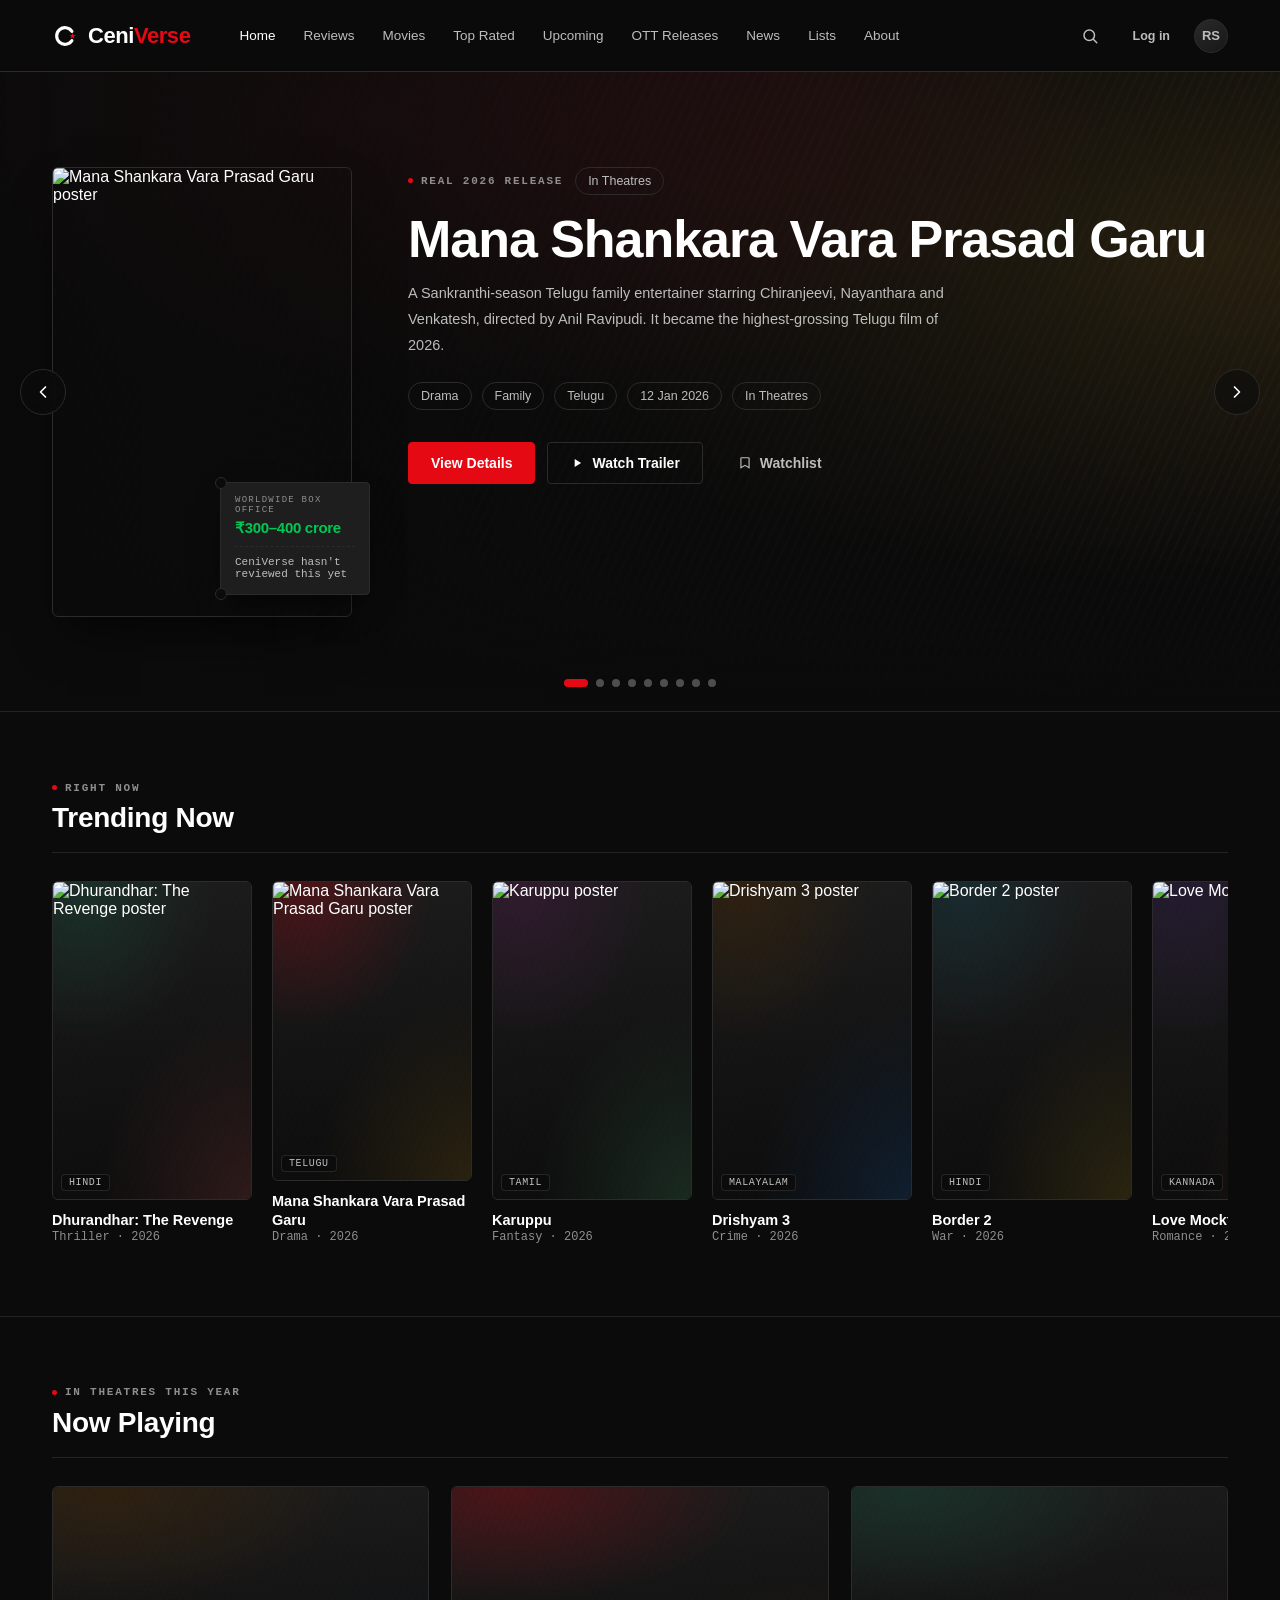
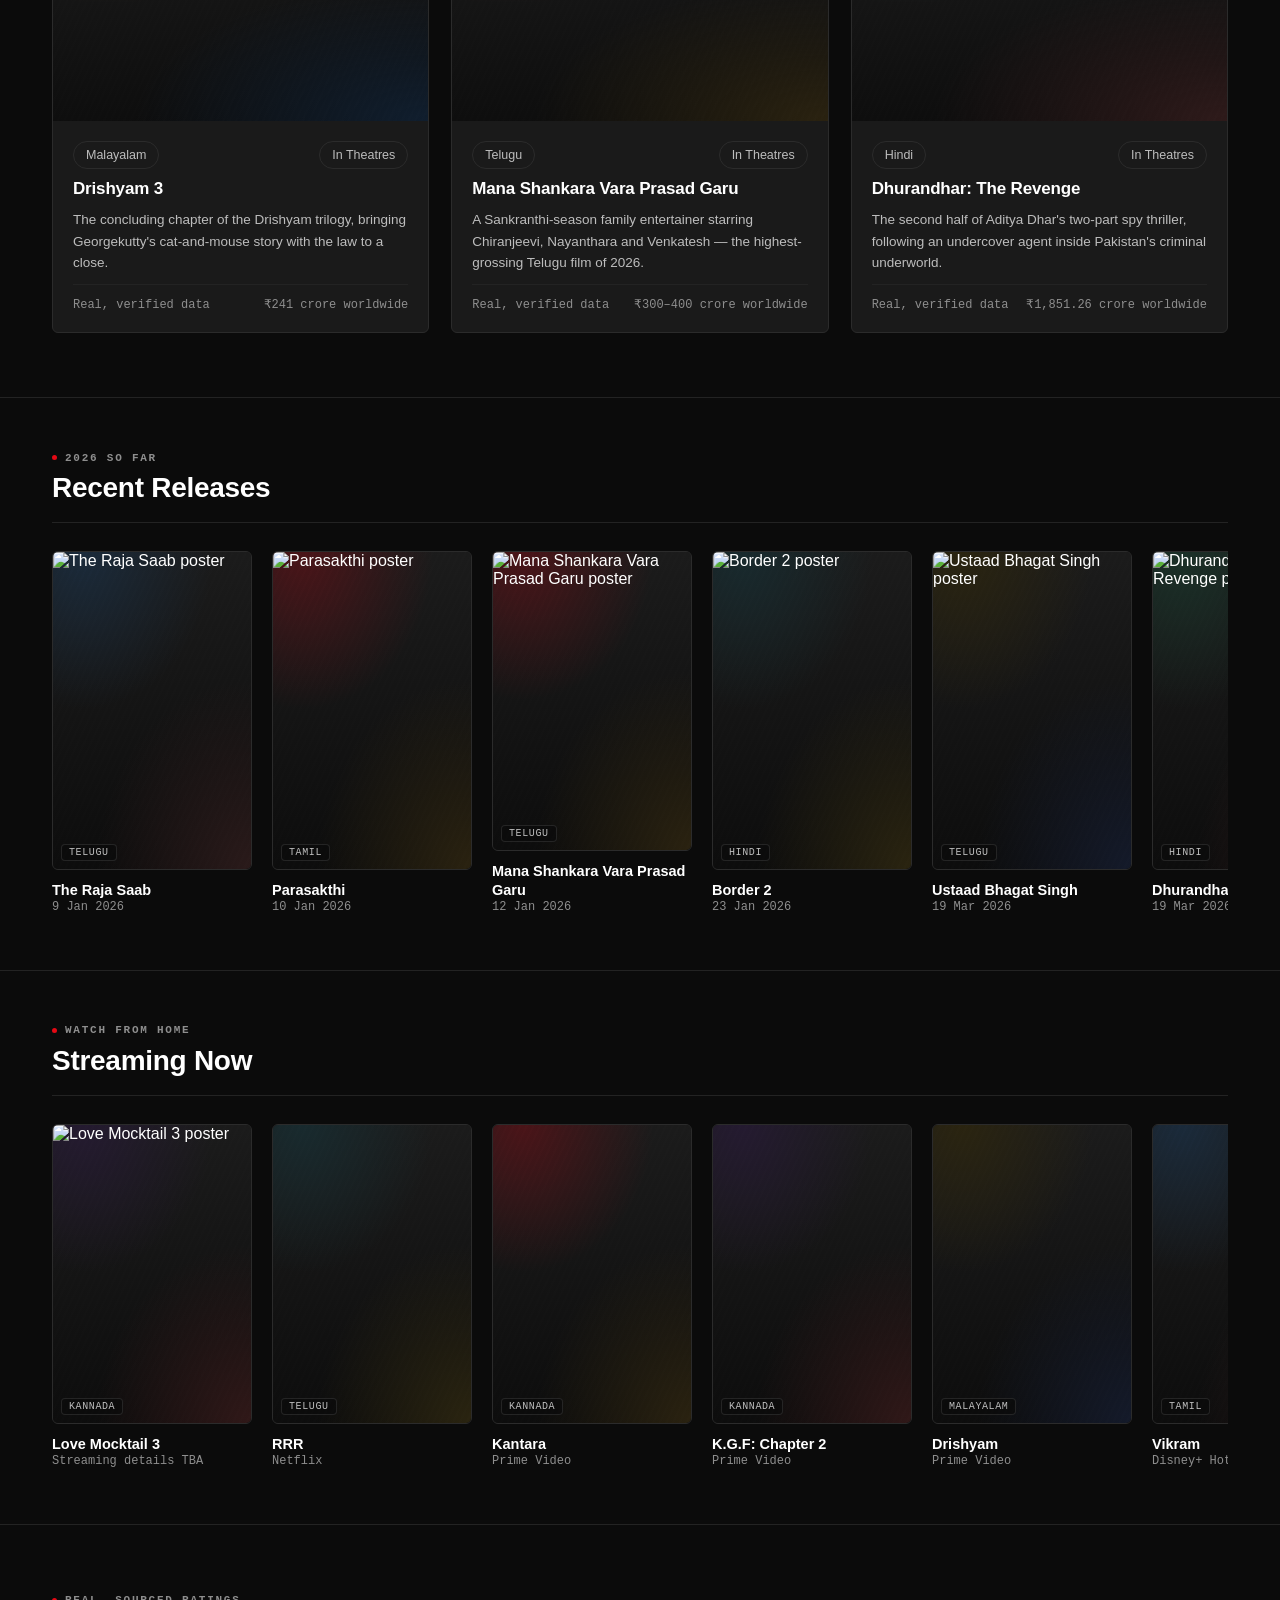
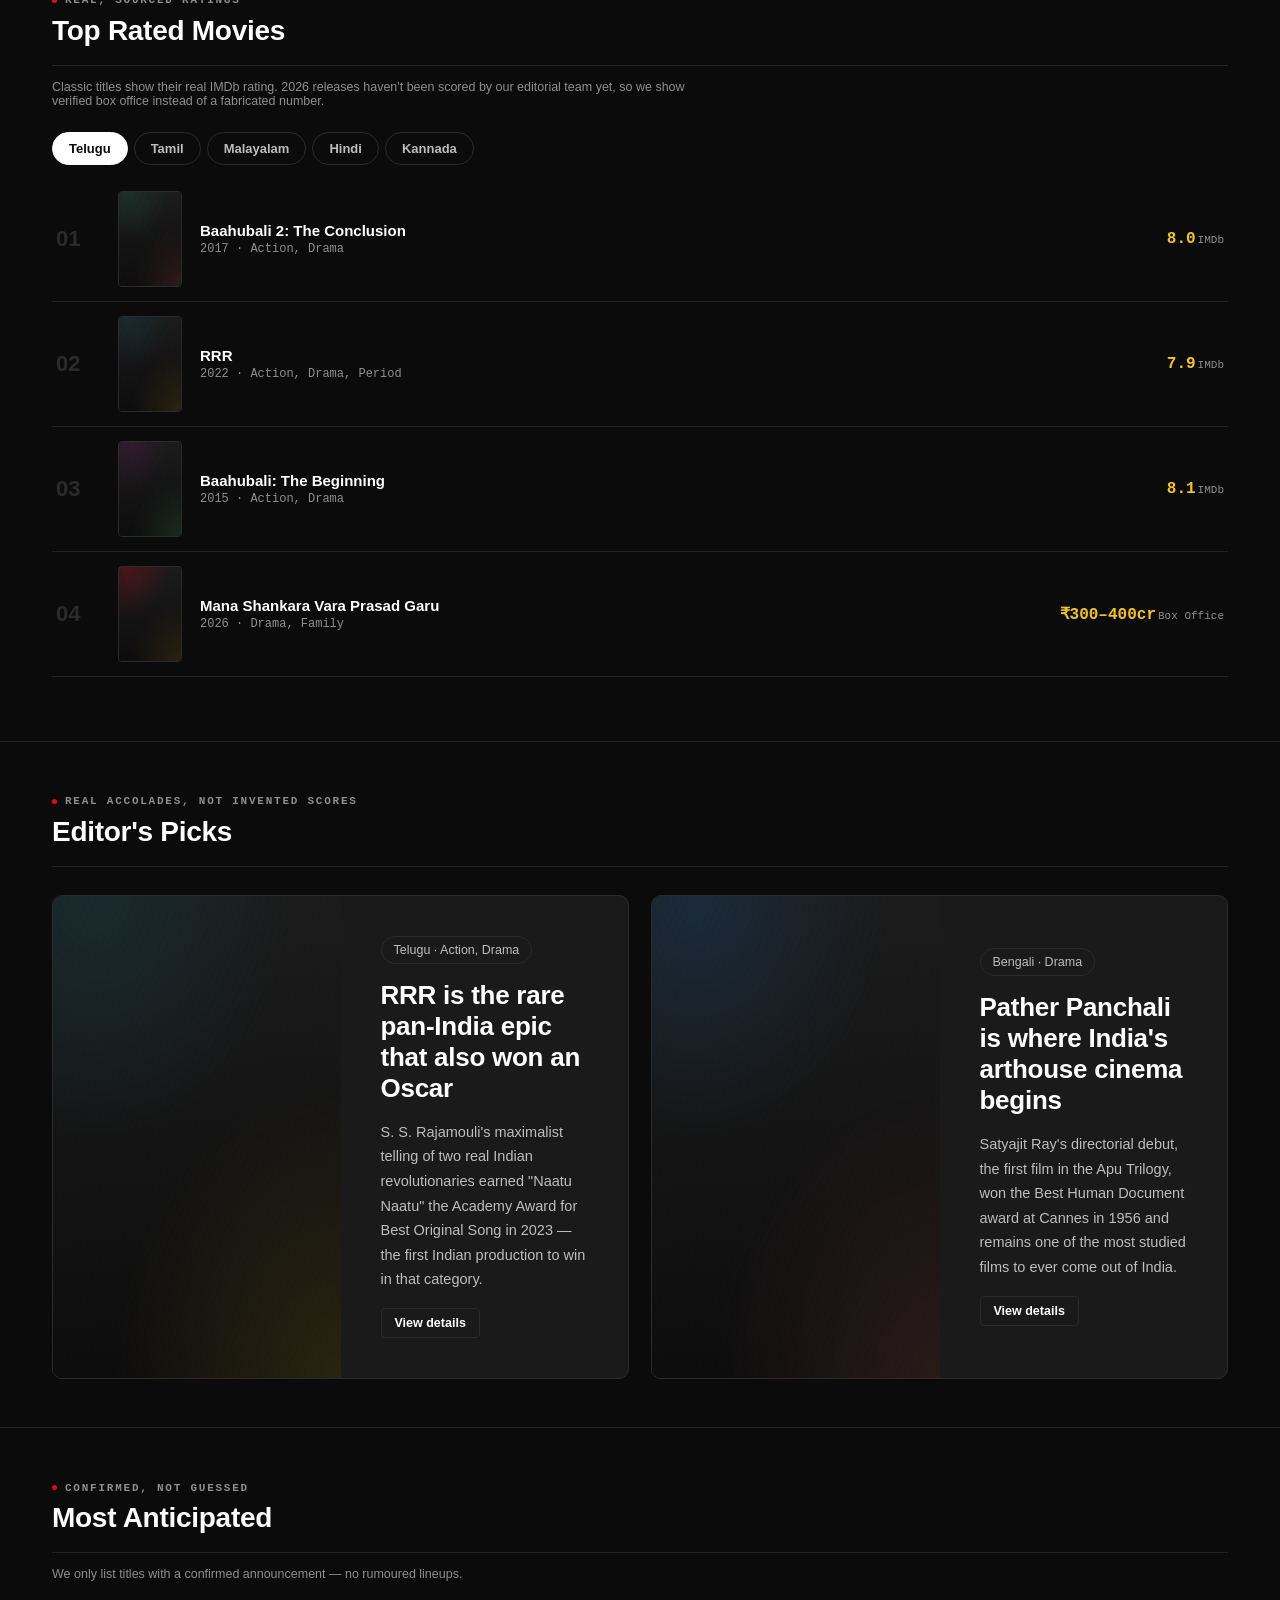
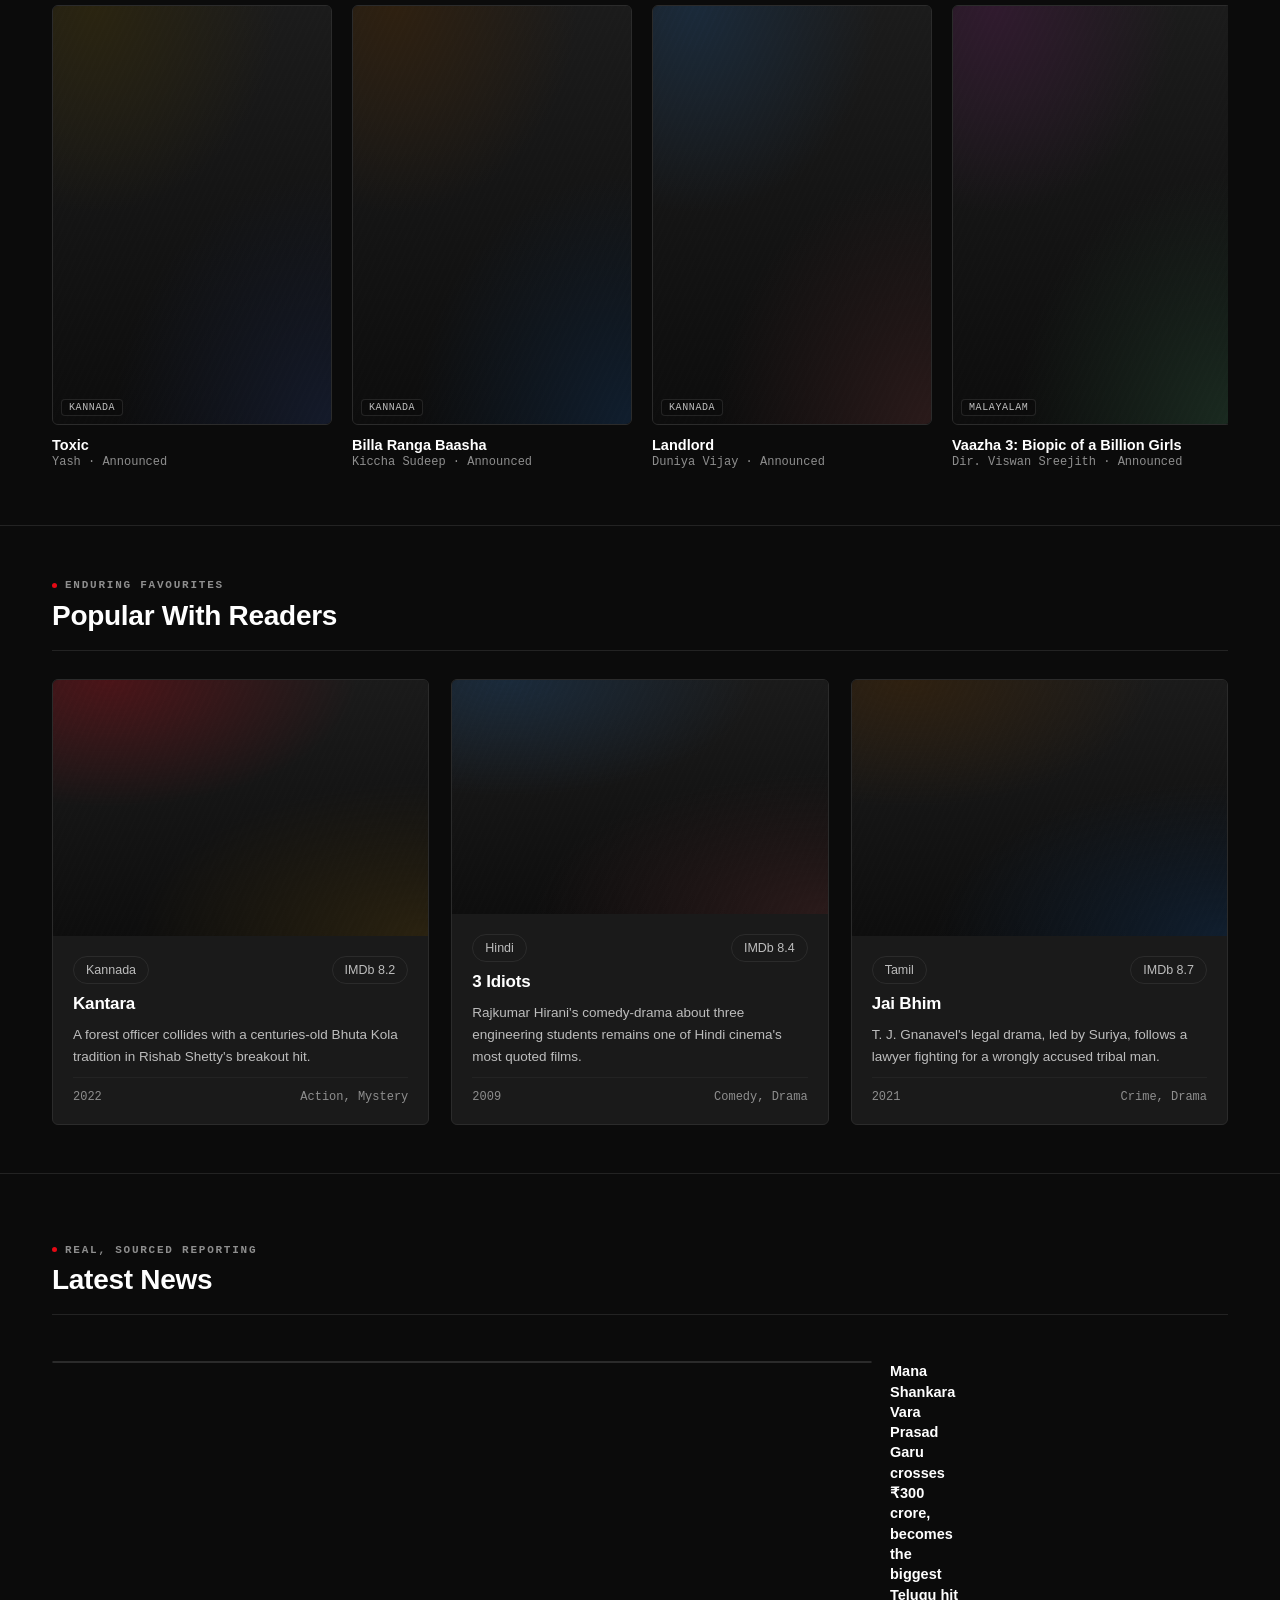
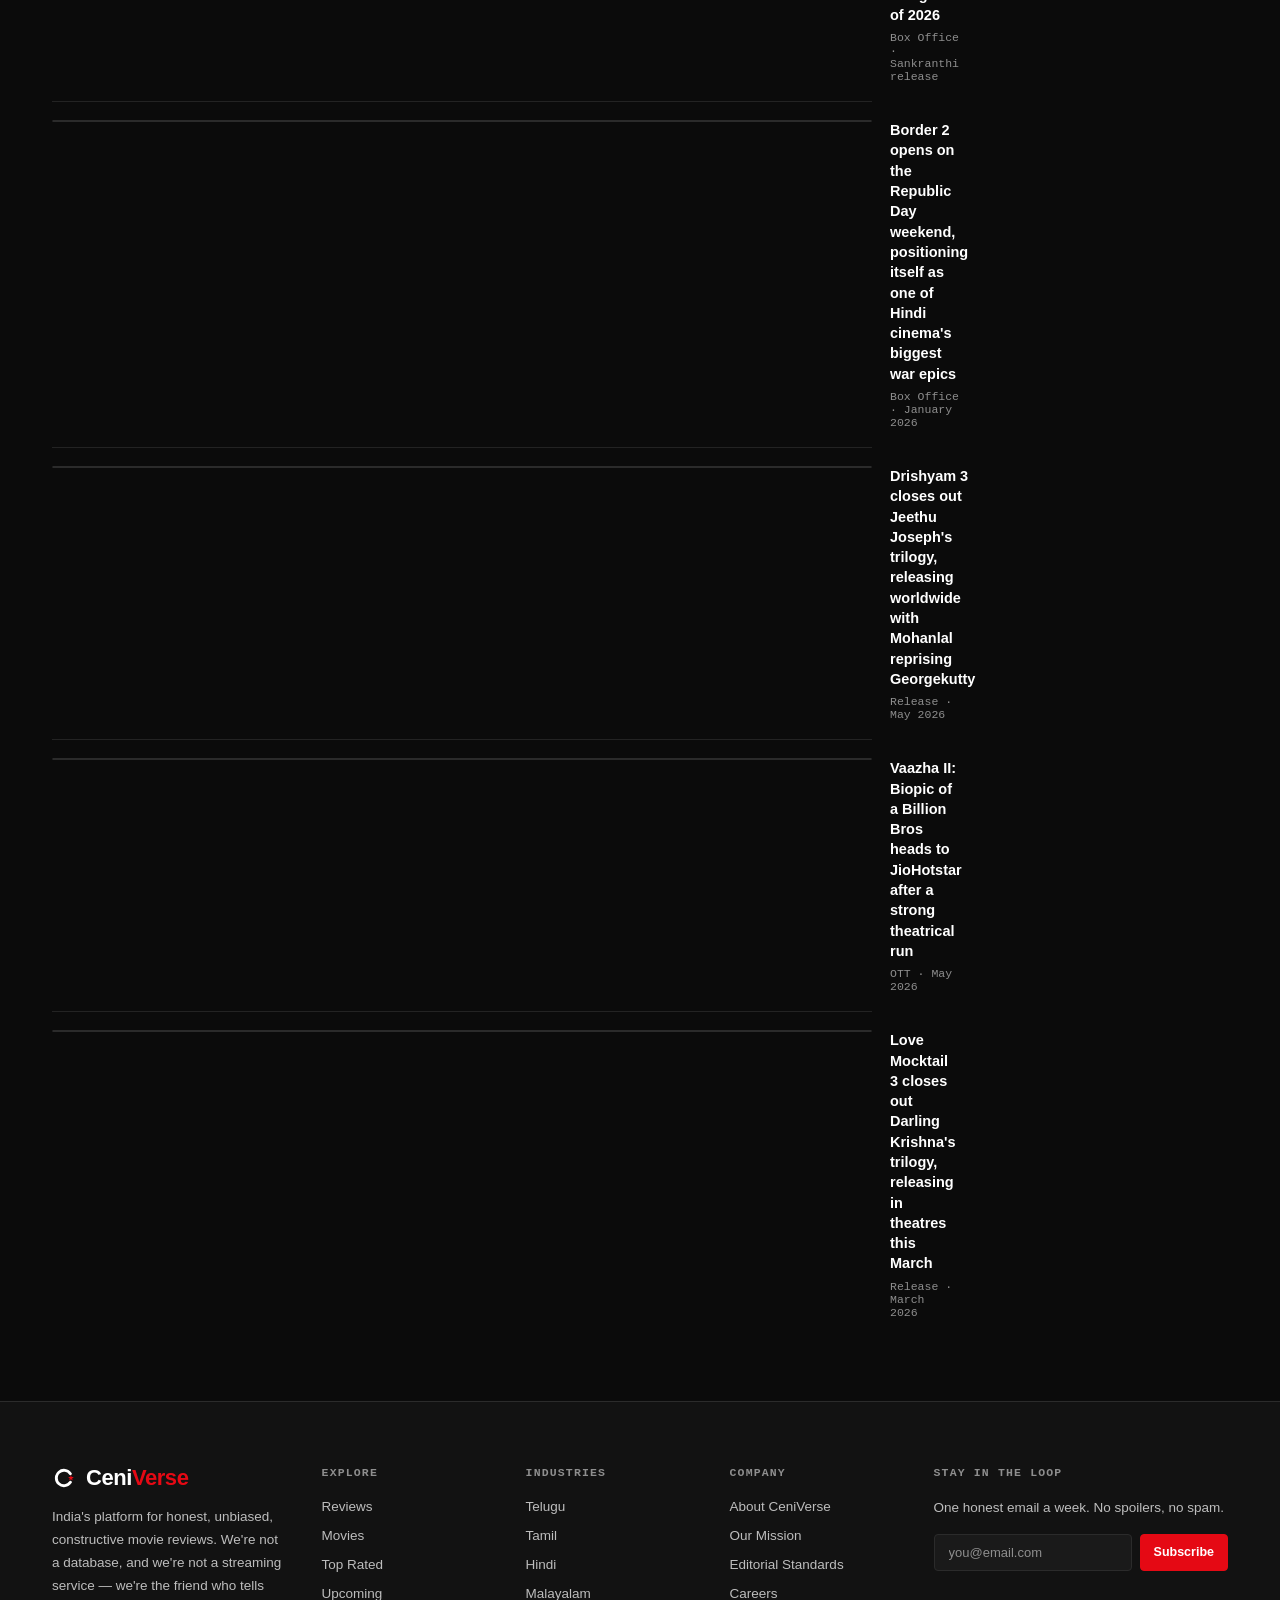
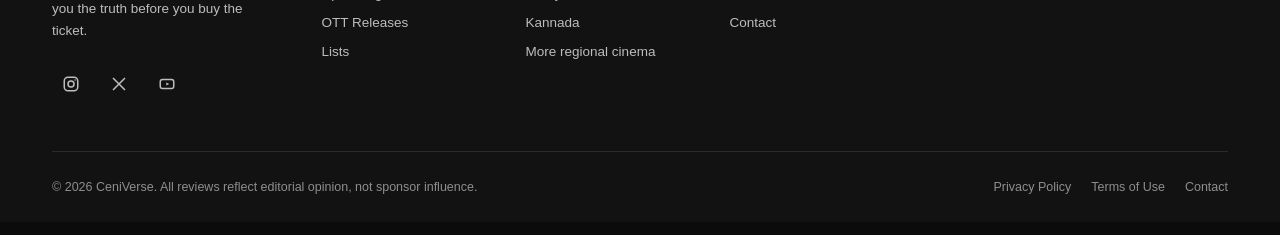
==== commit e64913d0: "Add files via upload" ====
--- a/index.html
+++ b/index.html
@@ -92,8 +92,7 @@
       <div class="hc-content">
         <div class="hero-inner">
           <div class="hero-poster-wrap">
-            <div class="hero-poster ph-poster" data-tone="1"><img class="real-poster-image" src="assets/posters/mana-shankara-vara-prasad-garu.jpg" alt="Mana Shankara Vara Prasad Garu poster" loading="eager" onerror="this.style.display=\'none\';"></div>
-            </div>
+            <img src="assets/posters/mana-shankara-vara-prasad-garu.jpg" alt="Mana Shankara Vara Prasad Garu poster" class="hero-poster" loading="eager">
             <div class="verdict-stub">
               <div class="vs-label">Worldwide Box Office</div>
               <div class="vs-verdict yes" style="font-size:15px;">₹300–400 crore</div>
@@ -123,7 +122,7 @@
       <div class="hc-content">
         <div class="hero-inner">
           <div class="hero-poster-wrap">
-            <div class="hero-poster ph-poster" data-tone="2"><img class="real-poster-image" src="assets/posters/the-raja-saab.jpg" alt="the raja saab poster" loading="eager" onerror="this.style.display='none';"></div>
+            <img src="assets/posters/the-raja-saab.jpg" alt="The Raja Saab poster" class="hero-poster" loading="eager">
             <div class="verdict-stub">
               <div class="vs-label">Worldwide Box Office</div>
               <div class="vs-verdict yes" style="font-size:15px;">₹208.38 crore</div>
@@ -153,7 +152,7 @@
       <div class="hc-content">
         <div class="hero-inner">
           <div class="hero-poster-wrap">
-            <div class="hero-poster ph-poster" data-tone="3"><img class="real-poster-image" src="assets/posters/ustaad-bhagat-singh.jpg" alt="ustaad bhagat singh poster" loading="eager" onerror="this.style.display='none';"></div>
+            <img src="assets/posters/ustaad-bhagat-singh.jpg" alt="Ustaad Bhagat Singh poster" class="hero-poster" loading="eager">
             <div class="verdict-stub">
               <div class="vs-label">Worldwide Box Office</div>
               <div class="vs-verdict yes" style="font-size:15px;">₹97 crore</div>
@@ -183,7 +182,7 @@
       <div class="hc-content">
         <div class="hero-inner">
           <div class="hero-poster-wrap">
-            <div class="hero-poster ph-poster" data-tone="4"><img class="real-poster-image" src="assets/posters/karuppu.jpg" alt="karuppu poster" loading="eager" onerror="this.style.display='none';"></div>
+            <img src="assets/posters/karuppu.jpg" alt="Karuppu poster" class="hero-poster" loading="eager">
             <div class="verdict-stub">
               <div class="vs-label">Worldwide Box Office</div>
               <div class="vs-verdict yes" style="font-size:15px;">est. ₹300 crore</div>
@@ -213,7 +212,7 @@
       <div class="hc-content">
         <div class="hero-inner">
           <div class="hero-poster-wrap">
-            <div class="hero-poster ph-poster" data-tone="5"><img class="real-poster-image" src="assets/posters/dhurandhar-the-revenge.jpg" alt="dhurandhar the revenge poster" loading="eager" onerror="this.style.display='none';"></div>
+            <img src="assets/posters/dhurandhar-the-revenge.jpg" alt="Dhurandhar: The Revenge poster" class="hero-poster" loading="eager">
             <div class="verdict-stub">
               <div class="vs-label">Worldwide Box Office</div>
               <div class="vs-verdict yes" style="font-size:15px;">₹1,851.26 crore</div>
@@ -243,7 +242,7 @@
       <div class="hc-content">
         <div class="hero-inner">
           <div class="hero-poster-wrap">
-            <div class="hero-poster ph-poster" data-tone="6"><img class="real-poster-image" src="assets/posters/drishyam-3.jpg" alt="drishyam 3 poster" loading="eager" onerror="this.style.display='none';"></div>
+            <img src="assets/posters/drishyam-3.jpg" alt="Drishyam 3 poster" class="hero-poster" loading="eager">
             <div class="verdict-stub">
               <div class="vs-label">Worldwide Box Office</div>
               <div class="vs-verdict yes" style="font-size:15px;">₹241 crore</div>
@@ -273,7 +272,7 @@
       <div class="hc-content">
         <div class="hero-inner">
           <div class="hero-poster-wrap">
-            <div class="hero-poster ph-poster" data-tone="7"><img class="real-poster-image" src="assets/posters/love-mocktail-3.jpg" alt="love mocktail 3 poster" loading="eager" onerror="this.style.display='none';"></div>
+            <img src="assets/posters/love-mocktail-3.jpg" alt="Love Mocktail 3 poster" class="hero-poster" loading="eager">
             <div class="verdict-stub">
               <div class="vs-label">Status</div>
               <div class="vs-verdict yes" style="font-size:15px;">In Theatres</div>
@@ -303,7 +302,7 @@
       <div class="hc-content">
         <div class="hero-inner">
           <div class="hero-poster-wrap">
-            <div class="hero-poster ph-poster" data-tone="8"><img class="real-poster-image" src="assets/posters/border-2.jpg" alt="border 2 poster" loading="eager" onerror="this.style.display='none';"></div>
+            <img src="assets/posters/border-2.jpg" alt="Border 2 poster" class="hero-poster" loading="eager">
             <div class="verdict-stub">
               <div class="vs-label">Worldwide Box Office</div>
               <div class="vs-verdict yes" style="font-size:15px;">₹464.5 crore</div>
@@ -333,8 +332,7 @@
       <div class="hc-content">
         <div class="hero-inner">
           <div class="hero-poster-wrap">
-            <div class="hero-poster ph-poster" data-tone="1"><img class="real-poster-image" src="assets/posters/parasakthi.jpg" alt="Parasakthi poster" loading="eager" onerror="this.style.display=\'none\';"></div>
-            </div>
+            <img src="assets/posters/parasakthi.jpg" alt="Parasakthi poster" class="hero-poster" loading="eager">
             <div class="verdict-stub">
               <div class="vs-label">Worldwide Box Office</div>
               <div class="vs-verdict yes" style="font-size:15px;">est. ₹84–100 crore</div>
@@ -389,7 +387,7 @@
     </div>
     <div class="rail">
       <a href="movie.html?id=dhurandhar-the-revenge" class="m-card">
-        <div class="m-poster ph-poster" data-tone="5">
+        <div class="m-poster ph-poster" data-tone="5"><img src="assets/posters/dhurandhar-the-revenge.jpg" alt="Dhurandhar: The Revenge poster" class="poster-img" loading="lazy" style="position:absolute;inset:0;">
           <div class="m-lang">Hindi</div>
         </div>
         <div>
@@ -398,7 +396,7 @@
         </div>
       </a>
       <a href="movie.html?id=mana-shankara-vara-prasad-garu" class="m-card">
-        <div class="m-poster ph-poster" data-tone="1">
+        <div class="m-poster ph-poster" data-tone="1"><img src="assets/posters/mana-shankara-vara-prasad-garu.jpg" alt="Mana Shankara Vara Prasad Garu poster" class="poster-img" loading="lazy" style="position:absolute;inset:0;">
           <div class="m-lang">Telugu</div>
         </div>
         <div>
@@ -407,7 +405,7 @@
         </div>
       </a>
       <a href="movie.html?id=karuppu" class="m-card">
-        <div class="m-poster ph-poster" data-tone="4">
+        <div class="m-poster ph-poster" data-tone="4"><img src="assets/posters/karuppu.jpg" alt="Karuppu poster" class="poster-img" loading="lazy" style="position:absolute;inset:0;">
           <div class="m-lang">Tamil</div>
         </div>
         <div>
@@ -416,7 +414,7 @@
         </div>
       </a>
       <a href="movie.html?id=drishyam-3" class="m-card">
-        <div class="m-poster ph-poster" data-tone="6">
+        <div class="m-poster ph-poster" data-tone="6"><img src="assets/posters/drishyam-3.jpg" alt="Drishyam 3 poster" class="poster-img" loading="lazy" style="position:absolute;inset:0;">
           <div class="m-lang">Malayalam</div>
         </div>
         <div>
@@ -425,7 +423,7 @@
         </div>
       </a>
       <a href="movie.html?id=border-2" class="m-card">
-        <div class="m-poster ph-poster" data-tone="8">
+        <div class="m-poster ph-poster" data-tone="8"><img src="assets/posters/border-2.jpg" alt="Border 2 poster" class="poster-img" loading="lazy" style="position:absolute;inset:0;">
           <div class="m-lang">Hindi</div>
         </div>
         <div>
@@ -434,7 +432,7 @@
         </div>
       </a>
       <a href="movie.html?id=love-mocktail-3" class="m-card">
-        <div class="m-poster ph-poster" data-tone="7">
+        <div class="m-poster ph-poster" data-tone="7"><img src="assets/posters/love-mocktail-3.jpg" alt="Love Mocktail 3 poster" class="poster-img" loading="lazy" style="position:absolute;inset:0;">
           <div class="m-lang">Kannada</div>
         </div>
         <div>
@@ -507,39 +505,39 @@
     </div>
     <div class="rail">
       <div class="m-card">
-        <div class="m-poster ph-poster" data-tone="2"><div class="m-lang">Telugu</div></div>
+        <div class="m-poster ph-poster" data-tone="2"><img src="assets/posters/the-raja-saab.jpg" alt="The Raja Saab poster" class="poster-img" loading="lazy" style="position:absolute;inset:0;"><div class="m-lang">Telugu</div></div>
         <div><div class="m-title">The Raja Saab</div><div class="m-sub">9 Jan 2026</div></div>
       </div>
       <div class="m-card">
-        <div class="m-poster ph-poster" data-tone="1"><div class="m-lang">Tamil</div></div>
+        <div class="m-poster ph-poster" data-tone="1"><img src="assets/posters/parasakthi.jpg" alt="Parasakthi poster" class="poster-img" loading="lazy" style="position:absolute;inset:0;"><div class="m-lang">Tamil</div></div>
         <div><div class="m-title">Parasakthi</div><div class="m-sub">10 Jan 2026</div></div>
       </div>
       <div class="m-card">
-        <div class="m-poster ph-poster" data-tone="1"><div class="m-lang">Telugu</div></div>
+        <div class="m-poster ph-poster" data-tone="1"><img src="assets/posters/mana-shankara-vara-prasad-garu.jpg" alt="Mana Shankara Vara Prasad Garu poster" class="poster-img" loading="lazy" style="position:absolute;inset:0;"><div class="m-lang">Telugu</div></div>
         <div><div class="m-title">Mana Shankara Vara Prasad Garu</div><div class="m-sub">12 Jan 2026</div></div>
       </div>
       <div class="m-card">
-        <div class="m-poster ph-poster" data-tone="8"><div class="m-lang">Hindi</div></div>
+        <div class="m-poster ph-poster" data-tone="8"><img src="assets/posters/border-2.jpg" alt="Border 2 poster" class="poster-img" loading="lazy" style="position:absolute;inset:0;"><div class="m-lang">Hindi</div></div>
         <div><div class="m-title">Border 2</div><div class="m-sub">23 Jan 2026</div></div>
       </div>
       <div class="m-card">
-        <div class="m-poster ph-poster" data-tone="3"><div class="m-lang">Telugu</div></div>
+        <div class="m-poster ph-poster" data-tone="3"><img src="assets/posters/ustaad-bhagat-singh.jpg" alt="Ustaad Bhagat Singh poster" class="poster-img" loading="lazy" style="position:absolute;inset:0;"><div class="m-lang">Telugu</div></div>
         <div><div class="m-title">Ustaad Bhagat Singh</div><div class="m-sub">19 Mar 2026</div></div>
       </div>
       <div class="m-card">
-        <div class="m-poster ph-poster" data-tone="5"><div class="m-lang">Hindi</div></div>
+        <div class="m-poster ph-poster" data-tone="5"><img src="assets/posters/dhurandhar-the-revenge.jpg" alt="Dhurandhar: The Revenge poster" class="poster-img" loading="lazy" style="position:absolute;inset:0;"><div class="m-lang">Hindi</div></div>
         <div><div class="m-title">Dhurandhar: The Revenge</div><div class="m-sub">19 Mar 2026</div></div>
       </div>
       <div class="m-card">
-        <div class="m-poster ph-poster" data-tone="7"><div class="m-lang">Kannada</div></div>
+        <div class="m-poster ph-poster" data-tone="7"><img src="assets/posters/love-mocktail-3.jpg" alt="Love Mocktail 3 poster" class="poster-img" loading="lazy" style="position:absolute;inset:0;"><div class="m-lang">Kannada</div></div>
         <div><div class="m-title">Love Mocktail 3</div><div class="m-sub">19 Mar 2026</div></div>
       </div>
       <div class="m-card">
-        <div class="m-poster ph-poster" data-tone="4"><div class="m-lang">Tamil</div></div>
+        <div class="m-poster ph-poster" data-tone="4"><img src="assets/posters/karuppu.jpg" alt="Karuppu poster" class="poster-img" loading="lazy" style="position:absolute;inset:0;"><div class="m-lang">Tamil</div></div>
         <div><div class="m-title">Karuppu</div><div class="m-sub">15 May 2026</div></div>
       </div>
       <div class="m-card">
-        <div class="m-poster ph-poster" data-tone="6"><div class="m-lang">Malayalam</div></div>
+        <div class="m-poster ph-poster" data-tone="6"><img src="assets/posters/drishyam-3.jpg" alt="Drishyam 3 poster" class="poster-img" loading="lazy" style="position:absolute;inset:0;"><div class="m-lang">Malayalam</div></div>
         <div><div class="m-title">Drishyam 3</div><div class="m-sub">21 May 2026</div></div>
       </div>
     </div>
@@ -557,7 +555,7 @@
     </div>
     <div class="rail">
       <a href="movie.html?id=love-mocktail-3" class="m-card">
-        <div class="m-poster ph-poster" data-tone="7"><div class="m-lang">Kannada</div></div>
+        <div class="m-poster ph-poster" data-tone="7"><img src="assets/posters/love-mocktail-3.jpg" alt="Love Mocktail 3 poster" class="poster-img" loading="lazy" style="position:absolute;inset:0;"><div class="m-lang">Kannada</div></div>
         <div><div class="m-title">Love Mocktail 3</div><div class="m-sub">Streaming details TBA</div></div>
       </a>
       <a href="movie.html?id=rrr" class="m-card">
@@ -607,7 +605,7 @@
         <div class="rank-row"><div class="rank-num">01</div><div class="rank-thumb ph-poster" data-tone="5"></div><div class="rank-info"><h4><a href="movie.html?id=baahubali-2-the-conclusion" style="color:inherit;text-decoration:none;">Baahubali 2: The Conclusion</a></h4><div class="rank-sub">2017 · Action, Drama</div></div><div class="rank-score">8.0<small>IMDb</small></div></div>
         <div class="rank-row"><div class="rank-num">02</div><div class="rank-thumb ph-poster" data-tone="8"></div><div class="rank-info"><h4><a href="movie.html?id=rrr" style="color:inherit;text-decoration:none;">RRR</a></h4><div class="rank-sub">2022 · Action, Drama, Period</div></div><div class="rank-score">7.9<small>IMDb</small></div></div>
         <div class="rank-row"><div class="rank-num">03</div><div class="rank-thumb ph-poster" data-tone="4"></div><div class="rank-info"><h4><a href="movie.html?id=baahubali-the-beginning" style="color:inherit;text-decoration:none;">Baahubali: The Beginning</a></h4><div class="rank-sub">2015 · Action, Drama</div></div><div class="rank-score">8.1<small>IMDb</small></div></div>
-        <div class="rank-row"><div class="rank-num">04</div><div class="rank-thumb ph-poster" data-tone="1"></div><div class="rank-info"><h4><a href="movie.html?id=mana-shankara-vara-prasad-garu" style="color:inherit;text-decoration:none;">Mana Shankara Vara Prasad Garu</a></h4><div class="rank-sub">2026 · Drama, Family</div></div><div class="rank-score">₹300–400cr<small>Box Office</small></div></div>
+        <div class="rank-row"><div class="rank-num">04</div><div class="rank-thumb ph-poster" data-tone="1"><img src="assets/posters/mana-shankara-vara-prasad-garu.jpg" alt="Mana Shankara Vara Prasad Garu poster" class="poster-img" loading="lazy"></div><div class="rank-info"><h4><a href="movie.html?id=mana-shankara-vara-prasad-garu" style="color:inherit;text-decoration:none;">Mana Shankara Vara Prasad Garu</a></h4><div class="rank-sub">2026 · Drama, Family</div></div><div class="rank-score">₹300–400cr<small>Box Office</small></div></div>
     </div></div>
 
     <div class="lang-panel" id="panel-tamil"><div class="rank-list">
@@ -615,13 +613,13 @@
         <div class="rank-row"><div class="rank-num">02</div><div class="rank-thumb ph-poster" data-tone="2"></div><div class="rank-info"><h4><a href="movie.html?id=vikram" style="color:inherit;text-decoration:none;">Vikram</a></h4><div class="rank-sub">2022 · Action, Crime, Thriller</div></div><div class="rank-score">8.3<small>IMDb</small></div></div>
         <div class="rank-row"><div class="rank-num">03</div><div class="rank-thumb ph-poster" data-tone="6"></div><div class="rank-info"><h4><a href="movie.html?id=jai-bhim" style="color:inherit;text-decoration:none;">Jai Bhim</a></h4><div class="rank-sub">2021 · Crime, Drama</div></div><div class="rank-score">8.7<small>IMDb</small></div></div>
         <div class="rank-row"><div class="rank-num">04</div><div class="rank-thumb ph-poster" data-tone="3"></div><div class="rank-info"><h4><a href="movie.html?id=super-deluxe" style="color:inherit;text-decoration:none;">Super Deluxe</a></h4><div class="rank-sub">2019 · Drama</div></div><div class="rank-score">8.4<small>IMDb</small></div></div>
-        <div class="rank-row"><div class="rank-num">05</div><div class="rank-thumb ph-poster" data-tone="4"></div><div class="rank-info"><h4><a href="movie.html?id=karuppu" style="color:inherit;text-decoration:none;">Karuppu</a></h4><div class="rank-sub">2026 · Fantasy, Action</div></div><div class="rank-score">est. ₹300cr<small>Box Office</small></div></div>
+        <div class="rank-row"><div class="rank-num">05</div><div class="rank-thumb ph-poster" data-tone="4"><img src="assets/posters/karuppu.jpg" alt="Karuppu poster" class="poster-img" loading="lazy"></div><div class="rank-info"><h4><a href="movie.html?id=karuppu" style="color:inherit;text-decoration:none;">Karuppu</a></h4><div class="rank-sub">2026 · Fantasy, Action</div></div><div class="rank-score">est. ₹300cr<small>Box Office</small></div></div>
     </div></div>
 
     <div class="lang-panel" id="panel-malayalam"><div class="rank-list">
         <div class="rank-row"><div class="rank-num">01</div><div class="rank-thumb ph-poster" data-tone="3"></div><div class="rank-info"><h4><a href="movie.html?id=drishyam" style="color:inherit;text-decoration:none;">Drishyam</a></h4><div class="rank-sub">2013 · Crime, Drama, Thriller</div></div><div class="rank-score">8.3<small>IMDb</small></div></div>
         <div class="rank-row"><div class="rank-num">02</div><div class="rank-thumb ph-poster" data-tone="4"></div><div class="rank-info"><h4><a href="movie.html?id=kumbalangi-nights" style="color:inherit;text-decoration:none;">Kumbalangi Nights</a></h4><div class="rank-sub">2019 · Drama</div></div><div class="rank-score">8.3<small>IMDb</small></div></div>
-        <div class="rank-row"><div class="rank-num">03</div><div class="rank-thumb ph-poster" data-tone="6"></div><div class="rank-info"><h4><a href="movie.html?id=drishyam-3" style="color:inherit;text-decoration:none;">Drishyam 3</a></h4><div class="rank-sub">2026 · Crime, Drama, Thriller</div></div><div class="rank-score">₹241cr<small>Box Office</small></div></div>
+        <div class="rank-row"><div class="rank-num">03</div><div class="rank-thumb ph-poster" data-tone="6"><img src="assets/posters/drishyam-3.jpg" alt="Drishyam 3 poster" class="poster-img" loading="lazy"></div><div class="rank-info"><h4><a href="movie.html?id=drishyam-3" style="color:inherit;text-decoration:none;">Drishyam 3</a></h4><div class="rank-sub">2026 · Crime, Drama, Thriller</div></div><div class="rank-score">₹241cr<small>Box Office</small></div></div>
     </div></div>
 
     <div class="lang-panel" id="panel-hindi"><div class="rank-list">
@@ -629,14 +627,14 @@
         <div class="rank-row"><div class="rank-num">02</div><div class="rank-thumb ph-poster" data-tone="2"></div><div class="rank-info"><h4><a href="movie.html?id=3-idiots" style="color:inherit;text-decoration:none;">3 Idiots</a></h4><div class="rank-sub">2009 · Comedy, Drama</div></div><div class="rank-score">8.4<small>IMDb</small></div></div>
         <div class="rank-row"><div class="rank-num">03</div><div class="rank-thumb ph-poster" data-tone="6"></div><div class="rank-info"><h4><a href="movie.html?id=andhadhun" style="color:inherit;text-decoration:none;">Andhadhun</a></h4><div class="rank-sub">2018 · Crime, Thriller</div></div><div class="rank-score">8.2<small>IMDb</small></div></div>
         <div class="rank-row"><div class="rank-num">04</div><div class="rank-thumb ph-poster" data-tone="5"></div><div class="rank-info"><h4><a href="movie.html?id=mughal-e-azam" style="color:inherit;text-decoration:none;">Mughal-E-Azam</a></h4><div class="rank-sub">1960 · Historical, Drama, Romance</div></div><div class="rank-score">8.0<small>IMDb</small></div></div>
-        <div class="rank-row"><div class="rank-num">05</div><div class="rank-thumb ph-poster" data-tone="5"></div><div class="rank-info"><h4><a href="movie.html?id=dhurandhar-the-revenge" style="color:inherit;text-decoration:none;">Dhurandhar: The Revenge</a></h4><div class="rank-sub">2026 · Action, Crime, Thriller</div></div><div class="rank-score">₹1,851cr<small>Box Office</small></div></div>
+        <div class="rank-row"><div class="rank-num">05</div><div class="rank-thumb ph-poster" data-tone="5"><img src="assets/posters/dhurandhar-the-revenge.jpg" alt="Dhurandhar: The Revenge poster" class="poster-img" loading="lazy"></div><div class="rank-info"><h4><a href="movie.html?id=dhurandhar-the-revenge" style="color:inherit;text-decoration:none;">Dhurandhar: The Revenge</a></h4><div class="rank-sub">2026 · Action, Crime, Thriller</div></div><div class="rank-score">₹1,851cr<small>Box Office</small></div></div>
     </div></div>
 
     <div class="lang-panel" id="panel-kannada"><div class="rank-list">
         <div class="rank-row"><div class="rank-num">01</div><div class="rank-thumb ph-poster" data-tone="7"></div><div class="rank-info"><h4><a href="movie.html?id=kgf-chapter-2" style="color:inherit;text-decoration:none;">K.G.F: Chapter 2</a></h4><div class="rank-sub">2022 · Action, Crime</div></div><div class="rank-score">8.2<small>IMDb</small></div></div>
         <div class="rank-row"><div class="rank-num">02</div><div class="rank-thumb ph-poster" data-tone="1"></div><div class="rank-info"><h4><a href="movie.html?id=kantara" style="color:inherit;text-decoration:none;">Kantara</a></h4><div class="rank-sub">2022 · Action, Drama, Mystery</div></div><div class="rank-score">8.2<small>IMDb</small></div></div>
         <div class="rank-row"><div class="rank-num">03</div><div class="rank-thumb ph-poster" data-tone="8"></div><div class="rank-info"><h4><a href="movie.html?id=kgf-chapter-1" style="color:inherit;text-decoration:none;">K.G.F: Chapter 1</a></h4><div class="rank-sub">2018 · Action, Crime</div></div><div class="rank-score">8.2<small>IMDb</small></div></div>
-        <div class="rank-row"><div class="rank-num">04</div><div class="rank-thumb ph-poster" data-tone="7"></div><div class="rank-info"><h4><a href="movie.html?id=love-mocktail-3" style="color:inherit;text-decoration:none;">Love Mocktail 3</a></h4><div class="rank-sub">2026 · Drama, Romance</div></div><div class="rank-score">U/A<small>Certification</small></div></div>
+        <div class="rank-row"><div class="rank-num">04</div><div class="rank-thumb ph-poster" data-tone="7"><img src="assets/posters/love-mocktail-3.jpg" alt="Love Mocktail 3 poster" class="poster-img" loading="lazy"></div><div class="rank-info"><h4><a href="movie.html?id=love-mocktail-3" style="color:inherit;text-decoration:none;">Love Mocktail 3</a></h4><div class="rank-sub">2026 · Drama, Romance</div></div><div class="rank-score">U/A<small>Certification</small></div></div>
     </div></div>
   </div>
 </section>
@@ -898,7 +896,8 @@
       "Sahu Garapati",
       "Sushmita Konidela"
     ],
-    "musicDirector": "Bheems Ceciroleo"
+    "musicDirector": "Bheems Ceciroleo",
+    "poster": "assets/posters/mana-shankara-vara-prasad-garu.jpg"
   },
   {
     "id": "the-raja-saab",
@@ -926,7 +925,8 @@
       "T. G. Vishwa Prasad",
       "Krithi Prasad"
     ],
-    "musicDirector": "Thaman S"
+    "musicDirector": "Thaman S",
+    "poster": "assets/posters/the-raja-saab.jpg"
   },
   {
     "id": "ustaad-bhagat-singh",
@@ -946,7 +946,8 @@
     "posterTone": 3,
     "glyph": "U",
     "producers": [],
-    "musicDirector": "Devi Sri Prasad"
+    "musicDirector": "Devi Sri Prasad",
+    "poster": "assets/posters/ustaad-bhagat-singh.jpg"
   },
   {
     "id": "karuppu",
@@ -970,7 +971,8 @@
       "S. R. Prakash Babu",
       "S. R. Prabhu"
     ],
-    "musicDirector": "Sai Abhyankkar"
+    "musicDirector": "Sai Abhyankkar",
+    "poster": "assets/posters/karuppu.jpg"
   },
   {
     "id": "dhurandhar-the-revenge",
@@ -997,7 +999,8 @@
       "Aditya Dhar",
       "Jyoti Deshpande"
     ],
-    "musicDirector": null
+    "musicDirector": null,
+    "poster": "assets/posters/dhurandhar-the-revenge.jpg"
   },
   {
     "id": "drishyam-3",
@@ -1024,7 +1027,8 @@
     "producers": [
       "Antony Perumbavoor"
     ],
-    "musicDirector": "Anil Johnson"
+    "musicDirector": "Anil Johnson",
+    "poster": "assets/posters/drishyam-3.jpg"
   },
   {
     "id": "love-mocktail-3",
@@ -1046,7 +1050,8 @@
     "posterTone": 7,
     "glyph": "L",
     "producers": [],
-    "musicDirector": null
+    "musicDirector": null,
+    "poster": "assets/posters/love-mocktail-3.jpg"
   },
   {
     "id": "border-2",
@@ -1075,7 +1080,8 @@
       "J. P. Dutta",
       "Nidhi Dutta"
     ],
-    "musicDirector": "Anu Malik, Mithoon, Vishal Mishra, Sachet-Parampara, Gurmoh"
+    "musicDirector": "Anu Malik, Mithoon, Vishal Mishra, Sachet-Parampara, Gurmoh",
+    "poster": "assets/posters/border-2.jpg"
   },
   {
     "id": "parasakthi",
@@ -1099,7 +1105,8 @@
     "producers": [
       "Aakash Baskaran"
     ],
-    "musicDirector": "G. V. Prakash Kumar"
+    "musicDirector": "G. V. Prakash Kumar",
+    "poster": "assets/posters/parasakthi.jpg"
   },
   {
     "id": "korean-kanakaraju",
@@ -1125,7 +1132,8 @@
       "Y. Rajeev Reddy",
       "Sai Babu Jagarlamudi"
     ],
-    "musicDirector": "S. Thaman"
+    "musicDirector": "S. Thaman",
+    "poster": "assets/posters/korean-kanakaraju.jpg"
   },
   {
     "id": "pather-panchali",
@@ -1144,7 +1152,8 @@
     "posterTone": 3,
     "glyph": "P",
     "producers": [],
-    "musicDirector": null
+    "musicDirector": null,
+    "poster": null
   },
   {
     "id": "mother-india",
@@ -1163,7 +1172,8 @@
     "posterTone": 4,
     "glyph": "M",
     "producers": [],
-    "musicDirector": null
+    "musicDirector": null,
+    "poster": null
   },
   {
     "id": "pyaasa",
@@ -1182,7 +1192,8 @@
     "posterTone": 5,
     "glyph": "P",
     "producers": [],
-    "musicDirector": null
+    "musicDirector": null,
+    "poster": null
   },
   {
     "id": "mughal-e-azam",
@@ -1203,7 +1214,8 @@
     "posterTone": 6,
     "glyph": "M",
     "producers": [],
-    "musicDirector": null
+    "musicDirector": null,
+    "poster": null
   },
   {
     "id": "sholay",
@@ -1225,7 +1237,8 @@
     "posterTone": 7,
     "glyph": "S",
     "producers": [],
-    "musicDirector": null
+    "musicDirector": null,
+    "poster": null
   },
   {
     "id": "nayakan",
@@ -1244,7 +1257,8 @@
     "posterTone": 8,
     "glyph": "N",
     "producers": [],
-    "musicDirector": null
+    "musicDirector": null,
+    "poster": null
   },
   {
     "id": "dilwale-dulhania-le-jayenge",
@@ -1263,7 +1277,8 @@
     "posterTone": 1,
     "glyph": "D",
     "producers": [],
-    "musicDirector": null
+    "musicDirector": null,
+    "poster": null
   },
   {
     "id": "lagaan",
@@ -1283,7 +1298,8 @@
     "posterTone": 2,
     "glyph": "L",
     "producers": [],
-    "musicDirector": null
+    "musicDirector": null,
+    "poster": null
   },
   {
     "id": "3-idiots",
@@ -1304,7 +1320,8 @@
     "posterTone": 3,
     "glyph": "3",
     "producers": [],
-    "musicDirector": null
+    "musicDirector": null,
+    "poster": null
   },
   {
     "id": "drishyam",
@@ -1324,7 +1341,8 @@
     "posterTone": 4,
     "glyph": "D",
     "producers": [],
-    "musicDirector": null
+    "musicDirector": null,
+    "poster": null
   },
   {
     "id": "baahubali-the-beginning",
@@ -1345,7 +1363,8 @@
     "posterTone": 5,
     "glyph": "B",
     "producers": [],
-    "musicDirector": null
+    "musicDirector": null,
+    "poster": null
   },
   {
     "id": "baahubali-2-the-conclusion",
@@ -1366,7 +1385,8 @@
     "posterTone": 6,
     "glyph": "B",
     "producers": [],
-    "musicDirector": null
+    "musicDirector": null,
+    "poster": null
   },
   {
     "id": "andhadhun",
@@ -1386,7 +1406,8 @@
     "posterTone": 7,
     "glyph": "A",
     "producers": [],
-    "musicDirector": null
+    "musicDirector": null,
+    "poster": null
   },
   {
     "id": "tumbbad",
@@ -1404,7 +1425,8 @@
     "posterTone": 8,
     "glyph": "T",
     "producers": [],
-    "musicDirector": null
+    "musicDirector": null,
+    "poster": null
   },
   {
     "id": "kgf-chapter-1",
@@ -1423,7 +1445,8 @@
     "posterTone": 1,
     "glyph": "K",
     "producers": [],
-    "musicDirector": null
+    "musicDirector": null,
+    "poster": null
   },
   {
     "id": "gully-boy",
@@ -1442,7 +1465,8 @@
     "posterTone": 2,
     "glyph": "G",
     "producers": [],
-    "musicDirector": null
+    "musicDirector": null,
+    "poster": null
   },
   {
     "id": "article-15",
@@ -1460,7 +1484,8 @@
     "posterTone": 3,
     "glyph": "A",
     "producers": [],
-    "musicDirector": null
+    "musicDirector": null,
+    "poster": null
   },
   {
     "id": "super-deluxe",
@@ -1479,7 +1504,8 @@
     "posterTone": 4,
     "glyph": "S",
     "producers": [],
-    "musicDirector": null
+    "musicDirector": null,
+    "poster": null
   },
   {
     "id": "kumbalangi-nights",
@@ -1498,7 +1524,8 @@
     "posterTone": 5,
     "glyph": "K",
     "producers": [],
-    "musicDirector": null
+    "musicDirector": null,
+    "poster": null
   },
   {
     "id": "sairat",
@@ -1517,7 +1544,8 @@
     "posterTone": 6,
     "glyph": "S",
     "producers": [],
-    "musicDirector": null
+    "musicDirector": null,
+    "poster": null
   },
   {
     "id": "jai-bhim",
@@ -1536,7 +1564,8 @@
     "posterTone": 7,
     "glyph": "J",
     "producers": [],
-    "musicDirector": null
+    "musicDirector": null,
+    "poster": null
   },
   {
     "id": "kgf-chapter-2",
@@ -1557,7 +1586,8 @@
     "posterTone": 8,
     "glyph": "K",
     "producers": [],
-    "musicDirector": null
+    "musicDirector": null,
+    "poster": null
   },
   {
     "id": "rrr",
@@ -1579,7 +1609,8 @@
     "posterTone": 1,
     "glyph": "R",
     "producers": [],
-    "musicDirector": null
+    "musicDirector": null,
+    "poster": null
   },
   {
     "id": "kantara",
@@ -1599,7 +1630,8 @@
     "posterTone": 2,
     "glyph": "K",
     "producers": [],
-    "musicDirector": null
+    "musicDirector": null,
+    "poster": null
   },
   {
     "id": "vikram",
@@ -1620,7 +1652,8 @@
     "posterTone": 3,
     "glyph": "V",
     "producers": [],
-    "musicDirector": null
+    "musicDirector": null,
+    "poster": null
   }
 ];
 
--- a/style.css
+++ b/style.css
@@ -257,8 +257,19 @@
   width:100%;aspect-ratio:2/3;
   border-radius:var(--radius-md);
   object-fit:cover;
+  overflow:hidden;
   border:1px solid var(--border);
   box-shadow:0 24px 48px -16px rgba(0,0,0,.65);
+}
+/* Real poster <img> - used whenever a movie has a verified official poster
+   on file. Always fills its container edge-to-edge at a locked 2:3 ratio,
+   identical across the hero carousel, movie detail page, cards and search,
+   so no poster ever appears a different size than another. */
+.poster-img{
+  width:100%;height:100%;
+  aspect-ratio:2/3;
+  object-fit:cover;
+  display:block;
 }
 /* signature: ticket-stub verdict tab tucked into the poster corner */
 .verdict-stub{
@@ -685,7 +696,7 @@
   mask-image:linear-gradient(to bottom, rgba(0,0,0,.55) 0%, rgba(0,0,0,.2) 55%, transparent 100%);
 }
 .detail-hero-inner{position:relative;padding:64px 0 48px;display:grid;grid-template-columns:280px 1fr;gap:48px;}
-.detail-poster{border-radius:var(--radius-md);border:1px solid var(--border);box-shadow:0 30px 60px -20px rgba(0,0,0,.7);aspect-ratio:2/3;object-fit:cover;width:100%;}
+.detail-poster{border-radius:var(--radius-md);border:1px solid var(--border);box-shadow:0 30px 60px -20px rgba(0,0,0,.7);aspect-ratio:2/3;object-fit:cover;width:100%;overflow:hidden;}
 .detail-breadcrumb{font-family:var(--font-mono);font-size:11.5px;color:var(--text-muted);margin-bottom:22px;display:flex;gap:8px;align-items:center;}
 .detail-breadcrumb a:hover{color:var(--text-secondary);}
 .detail-title{font-family:var(--font-display);font-weight:900;font-size:44px;letter-spacing:-.02em;line-height:1.05;}
@@ -1037,30 +1048,3 @@
   .write-review-card,.review-card-full{padding:20px 16px;}
   .wr-chip{min-width:0;}
 }
-
-/* ==========================================================================
-   Real movie poster images
-   All supplied poster assets use a consistent 2:3 ratio.
-   ========================================================================== */
-.real-poster-image{
-  position:absolute;
-  inset:0;
-  width:100%;
-  height:100%;
-  display:block;
-  object-fit:cover;
-  object-position:center;
-  z-index:2;
-}
-.hero-poster.has-real-poster,
-.detail-poster.has-real-poster{
-  overflow:hidden;
-}
-.ph-poster:has(> .real-poster-image)::before,
-.ph-poster:has(> .real-poster-image)::after{
-  display:none;
-}
-.related-poster,
-.sg-thumb{
-  position:relative;
-}
